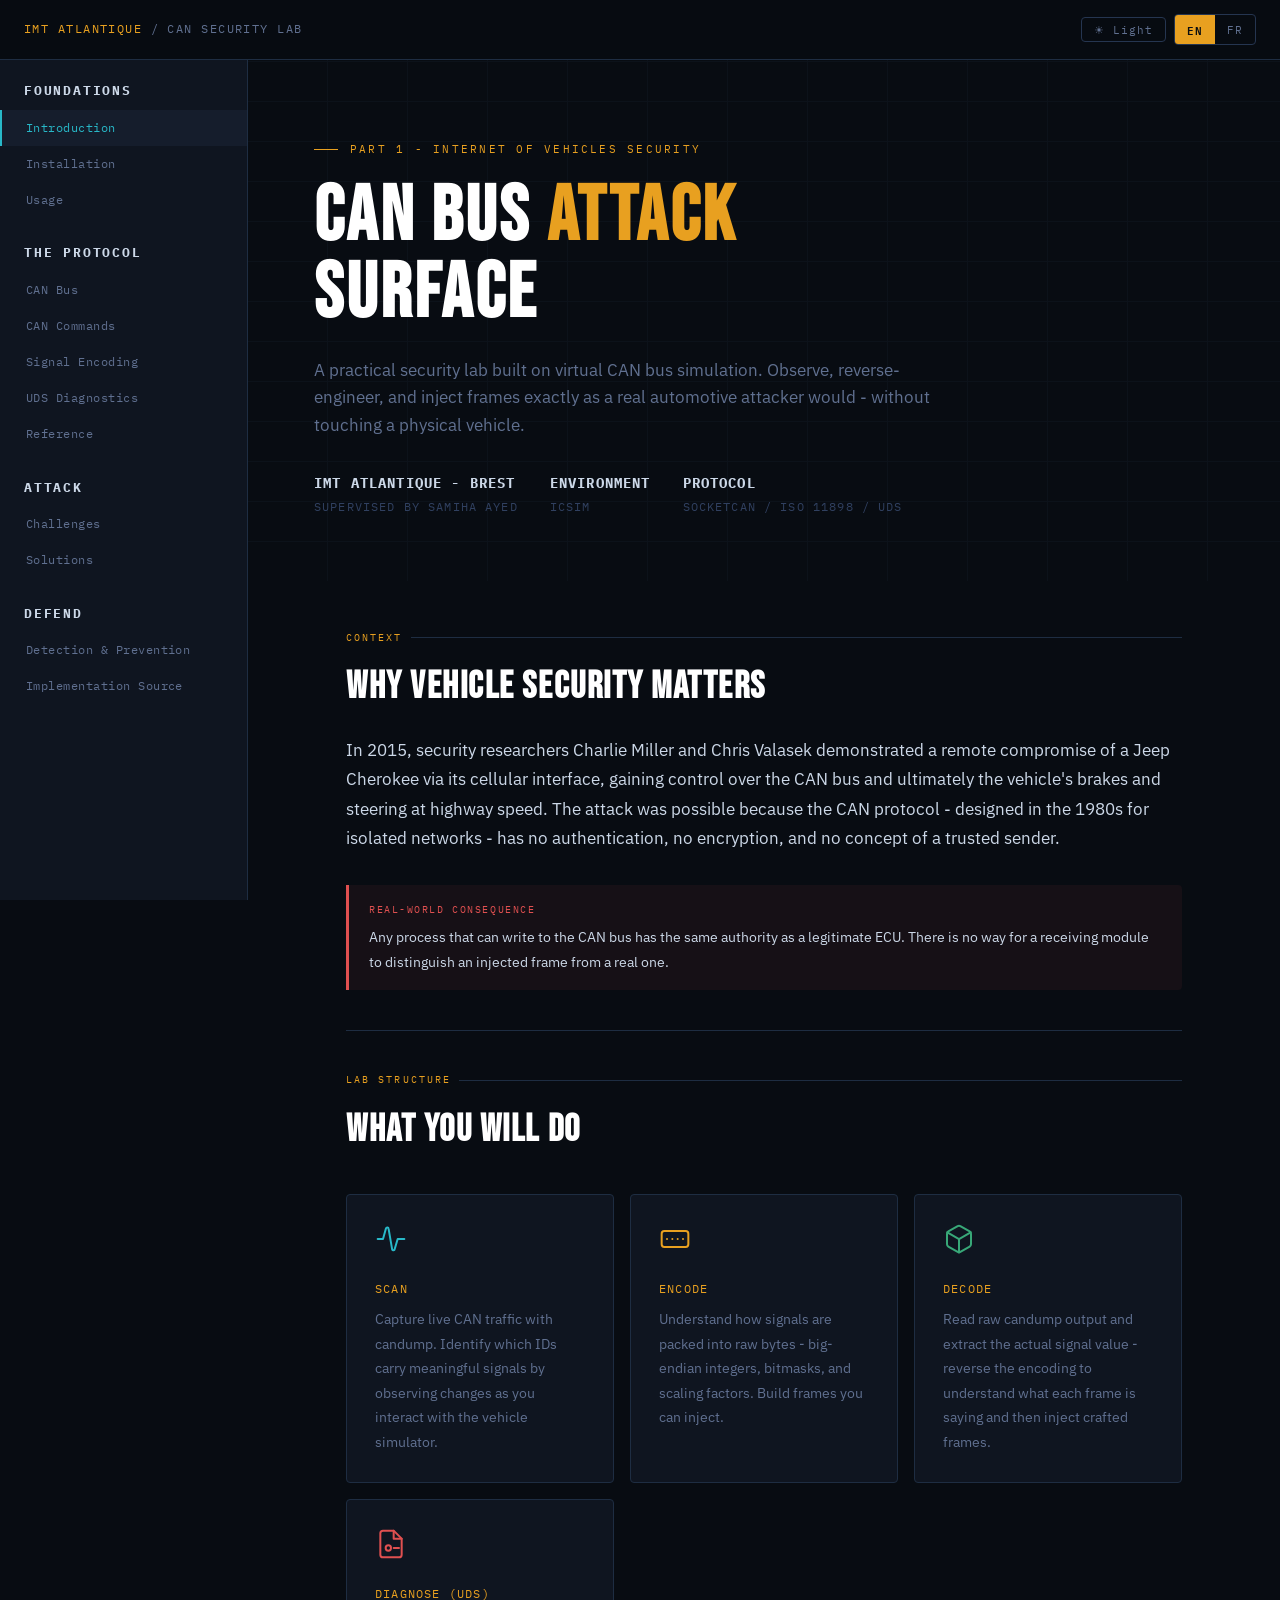
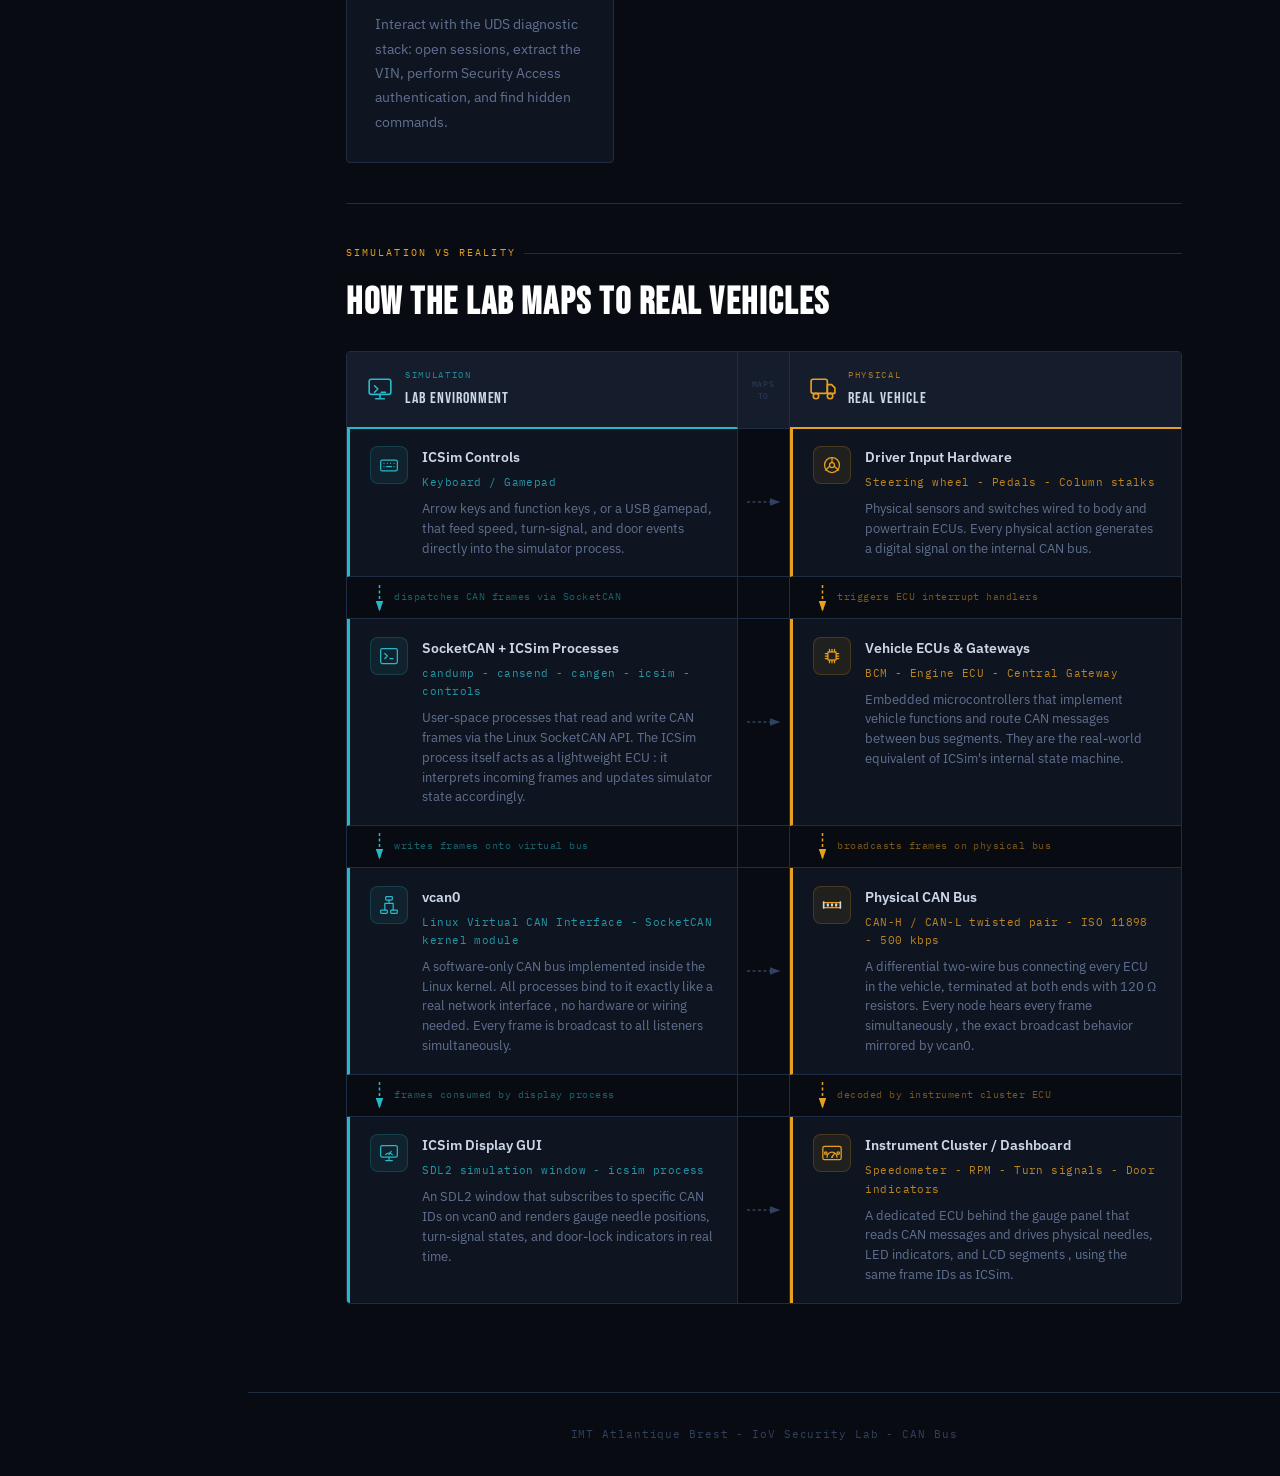
==== web/index.html @ dadabd83 "Update lab setup docs: R2 download links, macOS VM-only path - Intro: environment reads "ICSim" inst" ====
<!DOCTYPE html>
<!-- SPDX-License-Identifier: GPL-3.0-or-later
     Copyright (c) 2026 Xpert <ahmad.pc.saad@gmail.com> - IMT Atlantique, IoV Security Lab -->
<html lang="en" data-lang="en">

<head>
  <meta charset="UTF-8">
  <meta name="viewport" content="width=device-width, initial-scale=1.0">
  <title>CAN Bus Security Lab - IMT Atlantique</title>
  <link rel="preconnect" href="https://fonts.googleapis.com">
  <link
    href="https://fonts.googleapis.com/css2?family=IBM+Plex+Mono:wght@300;400;600&family=IBM+Plex+Sans:wght@300;400;500;600&family=Bebas+Neue&display=swap"
    rel="stylesheet">
  <link rel="stylesheet" href="styles.css">
  <style>
    /* -- UDS SERVICE GRID --------------------------------------------- */
    .uds-service-grid {
      display: grid;
      grid-template-columns: repeat(auto-fit, minmax(320px, 1fr));
      gap: 1px;
      background: var(--border);
      border: 1px solid var(--border);
      margin: 1.5rem 0;
    }

    .uds-service-card {
      background: var(--surface);
      padding: 1.25rem 1.5rem;
      transition: background 0.2s;
    }

    .uds-service-card:hover {
      background: var(--surface2);
    }

    .uds-sid-badge {
      font-family: var(--mono);
      font-size: 0.8rem;
      font-weight: 600;
      color: var(--amber);
      background: rgba(232, 160, 32, 0.08);
      border: 1px solid rgba(232, 160, 32, 0.25);
      border-radius: 3px;
      padding: 0.1rem 0.5rem;
      display: inline-block;
      margin-bottom: 0.5rem;
    }

    .uds-service-name {
      font-size: 0.88rem;
      font-weight: 600;
      color: var(--text);
      margin-bottom: 0.35rem;
    }

    .uds-service-desc {
      font-size: 0.82rem;
      color: var(--text-dim);
      margin-bottom: 0.6rem;
    }

    .uds-service-example {
      font-family: var(--mono);
      font-size: 0.72rem;
      color: var(--cyan);
      background: var(--code-bg);
      padding: 0.4rem 0.6rem;
      border-radius: 3px;
      margin-bottom: 0.6rem;
    }

    .uds-doc-link {
      font-family: var(--mono);
      font-size: 0.65rem;
      letter-spacing: 0.07em;
      color: var(--text-faint);
      text-transform: uppercase;
      border: 1px solid var(--border2);
      border-radius: 3px;
      padding: 0.2rem 0.5rem;
      display: inline-block;
      transition: color 0.2s, border-color 0.2s;
    }

    .uds-doc-link:hover {
      color: var(--cyan);
      border-color: var(--cyan);
      text-decoration: none;
    }

    /* -- NRC TABLE ---------------------------------------------------- */
    .nrc-code {
      font-family: var(--mono);
      font-weight: 600;
      color: var(--red);
    }

    /* -- ISO-TP FRAME VISUAL ------------------------------------------ */
    .istp-row {
      display: flex;
      gap: 2px;
      margin: 0.5rem 0;
      font-family: var(--mono);
    }

    .istp-cell {
      padding: 0.35rem 0.5rem;
      background: var(--surface);
      border: 1px solid var(--border);
      font-size: 0.72rem;
      text-align: center;
      min-width: 50px;
    }

    .istp-cell.istp-pci {
      border-color: var(--amber);
      color: var(--amber);
      background: rgba(232, 160, 32, 0.07);
    }

    .istp-cell.istp-len {
      border-color: var(--green);
      color: var(--green);
      background: rgba(56, 168, 120, 0.06);
    }

    .istp-cell.istp-sid {
      border-color: var(--cyan);
      color: var(--cyan);
      background: rgba(40, 184, 200, 0.06);
    }

    .istp-cell.istp-data {
      color: var(--text-dim);
    }

    .istp-label {
      font-family: var(--mono);
      font-size: 0.62rem;
      color: var(--amber);
      text-transform: uppercase;
      letter-spacing: 0.12em;
      margin-right: 0.75rem;
      min-width: 100px;
      display: flex;
      align-items: center;
    }

    /* -- CHALLENGE SECTIONS (replaces todo cards) --------------------- */
    .challenge-list {
      display: flex;
      flex-direction: column;
      gap: 0;
    }

    .challenge-section {
      border: 1px solid var(--border);
      border-radius: var(--radius);
      margin-bottom: 2.5rem;
      overflow: hidden;
      position: relative;
    }

    .challenge-section::before {
      content: '';
      position: absolute;
      top: 0;
      left: 0;
      width: 4px;
      height: 100%;
    }

    .challenge-section.easy::before {
      background: var(--green);
    }

    .challenge-section.medium::before {
      background: var(--amber);
    }

    .challenge-section.hard::before {
      background: var(--red);
    }

    .challenge-header {
      background: var(--surface2);
      border-bottom: 1px solid var(--border);
      padding: 1.5rem 2rem 1.5rem 2.5rem;
      display: flex;
      align-items: center;
      gap: 1.5rem;
    }

    .challenge-num {
      font-family: var(--display);
      font-size: 3.5rem;
      color: var(--border2);
      line-height: 1;
      min-width: 4rem;
    }

    .challenge-meta {
      flex: 1;
    }

    .challenge-category {
      font-family: var(--mono);
      font-size: 0.65rem;
      letter-spacing: 0.14em;
      text-transform: uppercase;
      margin-bottom: 0.3rem;
    }

    .challenge-section.easy .challenge-category {
      color: var(--green);
    }

    .challenge-section.medium .challenge-category {
      color: var(--amber);
    }

    .challenge-section.hard .challenge-category {
      color: var(--red);
    }

    .challenge-title {
      font-size: 1.2rem;
      font-weight: 600;
      color: var(--text);
    }

    .challenge-body {
      padding: 2rem 2rem 2rem 2.5rem;
    }

    .challenge-body p {
      font-size: 0.9rem;
      color: var(--text-dim);
      line-height: 1.7;
      margin-bottom: 1rem;
    }

    .challenge-hint {
      background: var(--surface2);
      border: 1px solid var(--border);
      border-left: 3px solid var(--cyan);
      border-radius: 3px;
      padding: 0.75rem 1rem;
      font-family: var(--mono);
      font-size: 0.78rem;
      color: var(--text-dim);
      margin: 1.25rem 0;
    }

    .challenge-hint strong {
      color: var(--cyan);
      display: block;
      margin-bottom: 0.3rem;
      font-size: 0.65rem;
      letter-spacing: 0.1em;
      text-transform: uppercase;
    }

    .challenge-footer {
      display: flex;
      align-items: center;
      justify-content: flex-end;
      padding: 1rem 2rem 1.5rem 2.5rem;
      border-top: 1px solid var(--border);
      background: var(--surface);
    }

    /* frame anatomy labels */
    .frame-anatomy {
      margin: 1.25rem 0;
    }

    .frame-anatomy-label {
      font-family: var(--mono);
      font-size: 0.65rem;
      color: var(--text-faint);
      text-transform: uppercase;
      letter-spacing: 0.1em;
      margin-bottom: 0.5rem;
    }

    .istp-cell.istp-unknown {
      border-color: var(--red);
      color: var(--red);
      background: rgba(224, 80, 80, 0.07);
    }

    .istp-cell.istp-act {
      border-color: var(--green);
      color: var(--green);
      background: rgba(56, 168, 120, 0.07);
    }

    .istp-legend {
      display: flex;
      flex-wrap: wrap;
      gap: 0.75rem;
      margin-top: 0.75rem;
    }

    .istp-legend-item {
      display: flex;
      align-items: center;
      gap: 0.4rem;
      font-family: var(--mono);
      font-size: 0.7rem;
      color: var(--text-dim);
    }

    .istp-legend-dot {
      width: 8px;
      height: 8px;
      border-radius: 1px;
      flex-shrink: 0;
    }

    /* -- SOLUTION BLOCKS ----------------------------------------------- */
    .solution-block {
      background: var(--surface);
      border: 1px solid var(--border);
      border-radius: var(--radius);
      margin: 1.5rem 0;
      overflow: hidden;
    }

    .sol-header {
      background: var(--surface2);
      border-bottom: 1px solid var(--border);
      padding: 1rem 1.5rem;
      display: flex;
      align-items: center;
      gap: 1rem;
    }

    .sol-num {
      font-family: var(--display);
      font-size: 1.6rem;
      color: var(--border2);
      line-height: 1;
      min-width: 2rem;
    }

    .sol-title {
      font-size: 0.9rem;
      font-weight: 600;
      color: var(--text);
    }

    .sol-diff {
      margin-left: auto;
      font-family: var(--mono);
      font-size: 0.62rem;
      letter-spacing: 0.1em;
      text-transform: uppercase;
      padding: 0.2rem 0.6rem;
      border-radius: 2px;
    }

    .sol-diff.easy {
      color: var(--green);
      border: 1px solid rgba(56, 168, 120, 0.3);
    }

    .sol-diff.medium {
      color: var(--amber);
      border: 1px solid rgba(232, 160, 32, 0.3);
    }

    .sol-diff.hard {
      color: var(--red);
      border: 1px solid rgba(224, 80, 80, 0.3);
    }

    .sol-body {
      padding: 1.25rem 1.5rem;
    }

    .sol-body p {
      font-size: 0.9rem;
      color: var(--text-dim);
      margin-bottom: 0.75rem;
    }
  </style>
</head>

<body>

  <!-- ═══════════════════════════════════════════════════════ TOP BAR -->
  <nav>
    <button class="nav-hamburger" aria-label="Menu" onclick="toggleSidebar()">
      <span></span><span></span><span></span>
    </button>
    <div class="nav-brand">IMT Atlantique <span>/ CAN Security Lab</span></div>
    <div class="nav-controls">
      <button class="theme-btn" id="theme-toggle" onclick="toggleTheme()">&#9728; Light</button>
      <div class="lang-toggle">
        <button class="lang-btn active" onclick="setLang('en')">EN</button>
        <button class="lang-btn" onclick="setLang('fr')">FR</button>
      </div>
    </div>
  </nav>

  <!-- ═══════════════════════════════════════════════════════ SIDEBAR MENU -->
  <div class="sidebar-backdrop" id="sidebar-backdrop" onclick="toggleSidebar()"></div>
  <aside class="sidebar" id="sidebar">
    <div class="sidebar-nav">
      <div class="sidebar-group">
        <div class="sidebar-group-label"><span class="en">Foundations</span><span class="fr">Fondations</span></div>
        <a href="#" onclick="return showPage('intro')" class="active" id="nav-intro"><span class="en">Introduction</span><span class="fr">Introduction</span></a>
        <a href="#" onclick="return showPage('setup')" id="nav-setup"><span class="en">Installation</span><span class="fr">Installation</span></a>
        <a href="#" onclick="return showPage('usage')" id="nav-usage"><span class="en">Usage</span><span class="fr">Utilisation</span></a>
      </div>
      <div class="sidebar-group">
        <div class="sidebar-group-label"><span class="en">The Protocol</span><span class="fr">Le Protocole</span></div>
        <a href="#" onclick="return showPage('can')" id="nav-can"><span class="en">CAN Bus</span><span class="fr">Bus CAN</span></a>
        <a href="#" onclick="return showPage('cancmds')" id="nav-cancmds"><span class="en">CAN Commands</span><span class="fr">Commandes CAN</span></a>
        <a href="#" onclick="return showPage('encoding')" id="nav-encoding"><span class="en">Signal Encoding</span><span class="fr">Encodage</span></a>
        <a href="#" onclick="return showPage('uds')" id="nav-uds"><span class="en">UDS Diagnostics</span><span class="fr">Diagnostic UDS</span></a>
        <a href="#" onclick="return showPage('reference')" id="nav-reference"><span class="en">Reference</span><span class="fr">Référence</span></a>
      </div>
      <div class="sidebar-group">
        <div class="sidebar-group-label"><span class="en">Attack</span><span class="fr">Attaque</span></div>
        <a href="#" onclick="return showPage('todo')" id="nav-todo"><span class="en">Challenges</span><span class="fr">Défis</span></a>
        <a href="#" onclick="return showPage('solutions')" id="nav-solutions"><span class="en">Solutions</span><span class="fr">Solutions</span></a>
      </div>
      <div class="sidebar-group">
        <div class="sidebar-group-label"><span class="en">Defend</span><span class="fr">Défense</span></div>
        <a href="#" onclick="return showPage('ids')" id="nav-ids"><span class="en">Detection &amp; Prevention</span><span class="fr">Détection &amp; Prévention</span></a>
        <a href="#" onclick="return showPage('impl-source')" id="nav-impl-source"><span class="en">Implementation Source</span><span class="fr">Code Source</span></a>
      </div>
    </div>
  </aside>

  <!-- ═══════════════════════════════════════════ PAGE: INTRODUCTION -->
  <div class="page active" id="page-intro">
    <div class="hero">
      <div class="hero-inner">
        <div class="hero-tag">
          <span class="en">Part 1 - Internet of Vehicles Security</span>
          <span class="fr">Partie 1 - Sécurité de l'Internet des Véhicules</span>
        </div>
        <h1>
          <span class="en">CAN BUS <span class="accent">ATTACK</span><br>SURFACE</span>
          <span class="fr">SURFACE D'ATTAQUE<br>BUS <span class="accent">CAN</span></span>
        </h1>
        <p class="hero-sub">
          <span class="en">A practical security lab built on virtual CAN bus simulation. Observe, reverse-engineer, and
            inject frames exactly as a real automotive attacker would - without touching a physical vehicle.</span>
          <span class="fr">Un laboratoire de sécurité pratique basé sur la simulation de bus CAN virtuel. Observez,
            rétro-concevez et injectez des trames comme le ferait un véritable attaquant automobile - sans toucher un
            véhicule physique.</span>
        </p>
        <div class="hero-meta">
          <div class="hero-meta-item">
            <strong>IMT Atlantique - Brest</strong>
            <span class="en">Supervised by Samiha Ayed</span>
            <span class="fr">Encadré par Samiha Ayed</span>
          </div>
          <div class="hero-meta-item">
            <strong><span class="en">Environment</span><span class="fr">Environnement</span></strong>
            <span>ICSim</span>
          </div>
          <div class="hero-meta-item">
            <strong><span class="en">Protocol</span><span class="fr">Protocole</span></strong>
            <span>SocketCAN / ISO 11898 / UDS</span>
          </div>
        </div>
      </div>
    </div>

    <div class="content">
      <div class="section-label"><span class="en">Context</span><span class="fr">Contexte</span></div>
      <h2><span class="en">Why Vehicle Security Matters</span><span class="fr">Pourquoi la Sécurité Automobile</span>
      </h2>
      <p class="lead">
        <span class="en">In 2015, security researchers Charlie Miller and Chris Valasek demonstrated a remote compromise
          of a Jeep Cherokee via its cellular interface, gaining control over the CAN bus and ultimately the vehicle's
          brakes and steering at highway speed. The attack was possible because the CAN protocol - designed in the 1980s
          for isolated networks - has no authentication, no encryption, and no concept of a trusted sender.</span>
        <span class="fr">En 2015, les chercheurs en sécurité Charlie Miller et Chris Valasek ont démontré une
          compromission à distance d'une Jeep Cherokee via son interface cellulaire, prenant le contrôle du bus CAN et
          finalement des freins et de la direction du véhicule à grande vitesse. L'attaque était possible parce que le
          protocole CAN - conçu dans les années 1980 pour des réseaux isolés - n'a ni authentification, ni chiffrement,
          ni notion d'émetteur de confiance.</span>
      </p>
      <div class="info-block red">
        <div class="info-block-label"><span class="en">Real-world consequence</span><span class="fr">Conséquence
            réelle</span></div>
        <p><span class="en">Any process that can write to the CAN bus has the same authority as a legitimate ECU. There
            is no way for a receiving module to distinguish an injected frame from a real one.</span>
          <span class="fr">Tout processus capable d'écrire sur le bus CAN a la même autorité qu'un véritable calculateur
            (ECU). Il est impossible pour un module récepteur de distinguer une trame injectée d'une trame
            réelle.</span>
        </p>
      </div>

      <hr class="divider">
      <div class="section-label"><span class="en">Lab Structure</span><span class="fr">Structure du Lab</span></div>
      <h2><span class="en">What You Will Do</span><span class="fr">Ce que Vous Allez Faire</span></h2>
      <div class="cards"
        style="grid-template-columns: repeat(auto-fit, minmax(200px, 1fr)); gap: 1rem; background: transparent; border: none; padding: 0; margin-top: 2rem;">
        <div class="card" style="border: 1px solid var(--border); border-radius: var(--radius);">
          <div class="card-icon" style="color:var(--cyan); margin-bottom:1rem;"><svg width="32" height="32"
              viewBox="0 0 24 24" fill="none" stroke="currentColor" stroke-width="1.5" stroke-linecap="round"
              stroke-linejoin="round">
              <path d="M2 12h4l2.251-8a1 1 0 0 1 1.93.22l2.67 15.56a1 1 0 0 0 1.93-.22L17 12h5"></path>
            </svg></div>
          <div class="card-title"><span class="en">Scan</span><span class="fr">Scanner</span></div>
          <p><span class="en">Capture live CAN traffic with candump. Identify which IDs carry meaningful signals by
              observing changes as you interact with the vehicle simulator.</span>
            <span class="fr">Capturer du trafic CAN en direct avec candump. Identifier quels IDs portent des signaux
              significatifs en observant les changements.</span>
          </p>
        </div>
        <div class="card" style="border: 1px solid var(--border); border-radius: var(--radius);">
          <div class="card-icon" style="color:var(--amber); margin-bottom:1rem;"><svg width="32" height="32"
              viewBox="0 0 24 24" fill="none" stroke="currentColor" stroke-width="1.5" stroke-linecap="round"
              stroke-linejoin="round">
              <rect x="2" y="6" width="20" height="12" rx="2"></rect>
              <path d="M6 12h.01M10 12h.01M14 12h.01M18 12h.01"></path>
            </svg></div>
          <div class="card-title"><span class="en">Encode</span><span class="fr">Encoder</span></div>
          <p><span class="en">Understand how signals are packed into raw bytes - big-endian integers, bitmasks, and
              scaling factors. Build frames you can inject.</span>
            <span class="fr">Comprendre comment les signaux sont codés en octets bruts - entiers big-endian, masques de
              bits et facteurs d'échelle. Construire des trames injectables.</span>
          </p>
        </div>
        <div class="card" style="border: 1px solid var(--border); border-radius: var(--radius);">
          <div class="card-icon" style="color:var(--green); margin-bottom:1rem;"><svg width="32" height="32"
              viewBox="0 0 24 24" fill="none" stroke="currentColor" stroke-width="1.5" stroke-linecap="round"
              stroke-linejoin="round">
              <path
                d="M21 16V8a2 2 0 0 0-1-1.73l-7-4a2 2 0 0 0-2 0l-7 4A2 2 0 0 0 3 8v8a2 2 0 0 0 1 1.73l7 4a2 2 0 0 0 2 0l7-4A2 2 0 0 0 21 16z">
              </path>
              <polyline points="3.27 6.96 12 12.01 20.73 6.96"></polyline>
              <line x1="12" y1="22.08" x2="12" y2="12"></line>
            </svg></div>
          <div class="card-title"><span class="en">Decode</span><span class="fr">Décoder</span></div>
          <p><span class="en">Read raw candump output and extract the actual signal value - reverse the encoding to
              understand what each frame is saying and then inject crafted frames.</span>
            <span class="fr">Lire la sortie brute de candump et extraire la vraie valeur du signal - inverser l'encodage
              pour comprendre ce que dit chaque trame, puis injecter des trames.</span>
          </p>
        </div>
        <div class="card" style="border: 1px solid var(--border); border-radius: var(--radius);">
          <div class="card-icon" style="color:var(--red); margin-bottom:1rem;"><svg width="32" height="32"
              viewBox="0 0 24 24" fill="none" stroke="currentColor" stroke-width="1.5" stroke-linecap="round"
              stroke-linejoin="round">
              <path d="M14 2H6a2 2 0 0 0-2 2v16a2 2 0 0 0 2 2h12a2 2 0 0 0 2-2V8z"></path>
              <polyline points="14 2 14 8 20 8"></polyline>
              <path d="M10 13a2 2 0 1 0 0 4 2 2 0 0 0 0-4z"></path>
              <path d="M14 15h4"></path>
            </svg></div>
          <div class="card-title"><span class="en">Diagnose (UDS)</span><span class="fr">Diagnostiquer (UDS)</span>
          </div>
          <p><span class="en">Interact with the UDS diagnostic stack: open sessions, extract the VIN, perform Security
              Access authentication, and find hidden commands.</span>
            <span class="fr">Interagir avec la pile de diagnostic UDS : ouvrir des sessions, extraire le VIN, effectuer
              l'authentification Security Access et trouver des commandes cachées.</span>
          </p>
        </div>
      </div>

      <hr class="divider">
      <div class="section-label"><span class="en">Simulation vs Reality</span><span class="fr">Simulation vs
          Réalité</span></div>
      <h2><span class="en">How the Lab Maps to Real Vehicles</span><span class="fr">Comment le Lab Correspond aux
          Véhicules Réels</span></h2>
      <style>
        .imap-outer {
          margin: 0 0 0.5rem;
        }

        .imap-grid {
          display: grid;
          grid-template-columns: 1fr 52px 1fr;
          border: 1px solid var(--border);
          border-radius: var(--radius);
          overflow: hidden;
        }

        .imap-hdr {
          display: flex;
          align-items: center;
          gap: 0.75rem;
          padding: 0.9rem 1.25rem;
          background: var(--surface2);
        }

        .imap-sim-hdr {
          border-right: 1px solid var(--border);
          border-bottom: 2px solid var(--cyan);
        }

        .imap-real-hdr {
          border-bottom: 2px solid var(--amber);
        }

        .imap-mid-hdr {
          display: flex;
          align-items: center;
          justify-content: center;
          background: var(--surface2);
          border-right: 1px solid var(--border);
          border-bottom: 1px solid var(--border);
        }

        .imap-hdr>svg {
          width: 26px;
          height: 26px;
          flex-shrink: 0;
        }

        .imap-sim-hdr>svg {
          color: var(--cyan);
        }

        .imap-real-hdr>svg {
          color: var(--amber);
        }

        .imap-hdr-badge {
          display: block;
          font-family: var(--mono);
          font-size: 0.58rem;
          letter-spacing: 0.18em;
          text-transform: uppercase;
          margin-bottom: 0.15rem;
        }

        .imap-sim-hdr .imap-hdr-badge {
          color: var(--cyan);
          opacity: .7;
        }

        .imap-real-hdr .imap-hdr-badge {
          color: var(--amber);
          opacity: .7;
        }

        .imap-hdr-name {
          display: block;
          font-family: var(--display);
          font-size: 1rem;
          letter-spacing: 0.06em;
          color: var(--text);
        }

        .imap-mid-label {
          font-family: var(--mono);
          font-size: 0.52rem;
          letter-spacing: 0.12em;
          text-transform: uppercase;
          color: var(--text-faint);
          text-align: center;
          line-height: 1.5;
        }

        .imap-card {
          display: flex;
          align-items: flex-start;
          gap: 0.9rem;
          padding: 1.1rem 1.25rem;
          background: var(--surface);
          border-bottom: 1px solid var(--border);
          transition: background .15s;
        }

        .imap-card:hover {
          background: var(--surface2);
        }

        .imap-sim {
          border-right: 1px solid var(--border);
          border-left: 3px solid var(--cyan);
        }

        .imap-real {
          border-left: 3px solid var(--amber);
        }

        .imap-card-icon {
          width: 38px;
          height: 38px;
          border-radius: 8px;
          flex-shrink: 0;
          display: flex;
          align-items: center;
          justify-content: center;
        }

        .imap-card-icon svg {
          width: 20px;
          height: 20px;
        }

        .imap-sim .imap-card-icon {
          background: rgba(40, 184, 200, .08);
          border: 1px solid rgba(40, 184, 200, .2);
          color: var(--cyan);
        }

        .imap-real .imap-card-icon {
          background: rgba(232, 160, 32, .08);
          border: 1px solid rgba(232, 160, 32, .2);
          color: var(--amber);
        }

        .imap-card-name {
          font-size: .88rem;
          font-weight: 600;
          color: var(--text);
          margin-bottom: .2rem;
          display: block;
        }

        .imap-card-tech {
          display: block;
          font-family: var(--mono);
          font-size: .68rem;
          letter-spacing: .04em;
          margin-bottom: .45rem;
        }

        .imap-sim .imap-card-tech {
          color: rgba(40, 184, 200, .8);
        }

        .imap-real .imap-card-tech {
          color: rgba(232, 160, 32, .8);
        }

        .imap-card-detail {
          font-size: .8rem;
          color: var(--text-dim);
          line-height: 1.55;
          display: block;
        }

        .imap-bridge {
          display: flex;
          align-items: center;
          justify-content: center;
          background: var(--bg);
          border-right: 1px solid var(--border);
          border-bottom: 1px solid var(--border);
          padding: 0.5rem 0;
        }

        .imap-bridge svg {
          width: 40px;
          height: 16px;
        }

        .imap-flow {
          display: flex;
          align-items: center;
          gap: 0.55rem;
          padding: 0.35rem 1.25rem 0.35rem 1.6rem;
          background: var(--bg);
          border-bottom: 1px solid var(--border);
        }

        .imap-flow-sim {
          border-right: 1px solid var(--border);
        }

        .imap-flow-mid {
          background: var(--bg);
          border-right: 1px solid var(--border);
          border-bottom: 1px solid var(--border);
        }

        .imap-flow-svg {
          width: 13px;
          height: 30px;
          flex-shrink: 0;
        }

        .imap-flow-label {
          font-family: var(--mono);
          font-size: .6rem;
          letter-spacing: .05em;
          white-space: nowrap;
          display: block;
        }

        .imap-flow-sim .imap-flow-label {
          color: rgba(40, 184, 200, .5);
        }

        .imap-flow-real .imap-flow-label {
          color: rgba(232, 160, 32, .5);
        }

        .imap-grid>.imap-card:nth-last-of-type(1),
        .imap-grid>.imap-card:nth-last-of-type(2),
        .imap-grid>.imap-bridge:last-of-type {
          border-bottom: none;
        }

        @media (max-width: 680px) {
          .imap-grid {
            grid-template-columns: 1fr;
          }

          .imap-sim-hdr,
          .imap-mid-hdr {
            border-right: none;
          }

          .imap-mid-hdr {
            display: none;
          }

          .imap-sim {
            border-right: none;
          }

          .imap-bridge {
            border-right: none;
            flex-direction: row;
            justify-content: center;
            padding: .3rem 1rem;
          }

          .imap-bridge svg {
            transform: rotate(90deg);
          }

          .imap-flow-mid {
            display: none;
          }

          .imap-flow-sim {
            border-right: none;
          }

          .imap-flow-real {
            display: none;
          }

          .imap-flow-label {
            white-space: normal;
          }
        }
      </style>

      <svg style="position:absolute;width:0;height:0;overflow:hidden" aria-hidden="true">
        <defs>
          <marker id="imap-ah-faint" markerWidth="7" markerHeight="5" refX="6" refY="2.5" orient="auto">
            <path d="M0,0 L7,2.5 L0,5 Z" fill="#304060" />
          </marker>
          <marker id="imap-ah-cyan" markerWidth="7" markerHeight="5" refX="6" refY="2.5" orient="auto">
            <path d="M0,0 L7,2.5 L0,5 Z" fill="#28b8c8" />
          </marker>
          <marker id="imap-ah-amber" markerWidth="7" markerHeight="5" refX="6" refY="2.5" orient="auto">
            <path d="M0,0 L7,2.5 L0,5 Z" fill="#e8a020" />
          </marker>
        </defs>
      </svg>

      <div class="imap-outer">
        <div class="imap-grid">
          <div class="imap-hdr imap-sim-hdr">
            <svg viewBox="0 0 24 24" fill="none" stroke="currentColor" stroke-width="1.5" stroke-linecap="round"
              stroke-linejoin="round">
              <rect x="2" y="3" width="20" height="14" rx="2" />
              <path d="M8 21h8M12 17v4" />
              <path d="M7 9l3 3-3 3M13 15h4" />
            </svg>
            <div>
              <span class="imap-hdr-badge en">simulation</span><span class="imap-hdr-badge fr">simulation</span>
              <span class="imap-hdr-name en">Lab Environment</span><span class="imap-hdr-name fr">Environnement
                Lab</span>
            </div>
          </div>
          <div class="imap-mid-hdr imap-hdr"><span class="imap-mid-label">maps<br>to</span></div>
          <div class="imap-hdr imap-real-hdr">
            <svg viewBox="0 0 24 24" fill="none" stroke="currentColor" stroke-width="1.5" stroke-linecap="round"
              stroke-linejoin="round">
              <rect x="1" y="3" width="15" height="13" rx="2" />
              <path d="M16 8h4l3 3v5h-7V8z" />
              <circle cx="5.5" cy="18.5" r="2.5" />
              <circle cx="18.5" cy="18.5" r="2.5" />
            </svg>
            <div>
              <span class="imap-hdr-badge en">physical</span><span class="imap-hdr-badge fr">physique</span>
              <span class="imap-hdr-name en">Real Vehicle</span><span class="imap-hdr-name fr">Véhicule Réel</span>
            </div>
          </div>
          <div class="imap-card imap-sim">
            <div class="imap-card-icon"><svg viewBox="0 0 24 24" fill="none" stroke="currentColor" stroke-width="1.5"
                stroke-linecap="round" stroke-linejoin="round">
                <rect x="2" y="6" width="20" height="13" rx="2" />
                <path d="M6 10h.01M10 10h.01M14 10h.01M18 10h.01M6 14h.01M18 14h.01M9 14h6" />
              </svg></div>
            <div>
              <span class="imap-card-name en">ICSim Controls</span><span class="imap-card-name fr">Contrôles
                ICSim</span>
              <span class="imap-card-tech">Keyboard / Gamepad</span>
              <span class="imap-card-detail en">Arrow keys and function keys , or a USB gamepad, that feed speed,
                turn-signal, and door events directly into the simulator process.</span>
              <span class="imap-card-detail fr">Touches directionnelles et de fonction , ou manette USB, qui injectent
                les événements de vitesse, clignotants et portes dans le processus simulateur.</span>
            </div>
          </div>
          <div class="imap-bridge"><svg viewBox="0 0 40 16" fill="none">
              <line x1="3" y1="8" x2="35" y2="8" stroke="#304060" stroke-width="1.5" stroke-dasharray="3,2.5"
                marker-end="url(#imap-ah-faint)" />
            </svg></div>
          <div class="imap-card imap-real">
            <div class="imap-card-icon"><svg viewBox="0 0 24 24" fill="none" stroke="currentColor" stroke-width="1.5"
                stroke-linecap="round" stroke-linejoin="round">
                <circle cx="12" cy="12" r="9" />
                <circle cx="12" cy="12" r="3" />
                <line x1="12" y1="9" x2="12" y2="3" />
                <line x1="9.4" y1="13.5" x2="4.2" y2="18" />
                <line x1="14.6" y1="13.5" x2="19.8" y2="18" />
              </svg></div>
            <div>
              <span class="imap-card-name en">Driver Input Hardware</span><span class="imap-card-name fr">Équipements de
                Conduite</span>
              <span class="imap-card-tech">Steering wheel - Pedals - Column stalks</span>
              <span class="imap-card-detail en">Physical sensors and switches wired to body and powertrain ECUs. Every
                physical action generates a digital signal on the internal CAN bus.</span>
              <span class="imap-card-detail fr">Capteurs et interrupteurs physiques reliés aux ECUs carrosserie et
                groupe motopropulseur. Chaque action génère un signal numérique sur le bus CAN interne.</span>
            </div>
          </div>
          <div class="imap-flow imap-flow-sim">
            <svg class="imap-flow-svg" viewBox="0 0 13 30" fill="none">
              <line x1="6.5" y1="2" x2="6.5" y2="27" stroke="#28b8c8" stroke-width="1.5" stroke-dasharray="3,2.5"
                marker-end="url(#imap-ah-cyan)" />
            </svg>
            <span class="imap-flow-label en">dispatches CAN frames via SocketCAN</span><span
              class="imap-flow-label fr">envoie des trames CAN via SocketCAN</span>
          </div>
          <div class="imap-flow-mid"></div>
          <div class="imap-flow imap-flow-real">
            <svg class="imap-flow-svg" viewBox="0 0 13 30" fill="none">
              <line x1="6.5" y1="2" x2="6.5" y2="27" stroke="#e8a020" stroke-width="1.5" stroke-dasharray="3,2.5"
                marker-end="url(#imap-ah-amber)" />
            </svg>
            <span class="imap-flow-label en">triggers ECU interrupt handlers</span><span
              class="imap-flow-label fr">déclenche les gestionnaires d'interruption ECU</span>
          </div>
          <div class="imap-card imap-sim">
            <div class="imap-card-icon"><svg viewBox="0 0 24 24" fill="none" stroke="currentColor" stroke-width="1.5"
                stroke-linecap="round" stroke-linejoin="round">
                <rect x="2" y="3" width="20" height="18" rx="2" />
                <path d="M7 9l3 3-3 3M13 15h4" />
              </svg></div>
            <div>
              <span class="imap-card-name en">SocketCAN + ICSim Processes</span><span
                class="imap-card-name fr">SocketCAN + Processus ICSim</span>
              <span class="imap-card-tech">candump - cansend - cangen - icsim - controls</span>
              <span class="imap-card-detail en">User-space processes that read and write CAN frames via the Linux
                SocketCAN API. The ICSim process itself acts as a lightweight ECU : it interprets incoming frames and
                updates simulator state accordingly.</span>
              <span class="imap-card-detail fr">Processus en espace utilisateur qui lisent/écrivent des trames CAN via
                l'API SocketCAN Linux. Le processus ICSim lui-même agit comme un ECU léger : il interprète les trames
                entrantes et met à jour l'état du simulateur.</span>
            </div>
          </div>
          <div class="imap-bridge"><svg viewBox="0 0 40 16" fill="none">
              <line x1="3" y1="8" x2="35" y2="8" stroke="#304060" stroke-width="1.5" stroke-dasharray="3,2.5"
                marker-end="url(#imap-ah-faint)" />
            </svg></div>
          <div class="imap-card imap-real">
            <div class="imap-card-icon"><svg viewBox="0 0 24 24" fill="none" stroke="currentColor" stroke-width="1.5"
                stroke-linecap="round" stroke-linejoin="round">
                <rect x="7" y="7" width="10" height="10" rx="1" />
                <path d="M9 4v3M12 4v3M15 4v3M9 17v3M12 17v3M15 17v3M4 9h3M4 12h3M4 15h3M17 9h3M17 12h3M17 15h3" />
              </svg></div>
            <div>
              <span class="imap-card-name en">Vehicle ECUs &amp; Gateways</span><span class="imap-card-name fr">ECUs
                &amp; Passerelles Véhicule</span>
              <span class="imap-card-tech">BCM - Engine ECU - Central Gateway</span>
              <span class="imap-card-detail en">Embedded microcontrollers that implement vehicle functions and route CAN
                messages between bus segments. They are the real-world equivalent of ICSim's internal state
                machine.</span>
              <span class="imap-card-detail fr">Microcontrôleurs embarqués qui implémentent les fonctions véhicule et
                acheminent les messages CAN entre segments. Équivalents réels de la machine d'état interne
                d'ICSim.</span>
            </div>
          </div>
          <div class="imap-flow imap-flow-sim">
            <svg class="imap-flow-svg" viewBox="0 0 13 30" fill="none">
              <line x1="6.5" y1="2" x2="6.5" y2="27" stroke="#28b8c8" stroke-width="1.5" stroke-dasharray="3,2.5"
                marker-end="url(#imap-ah-cyan)" />
            </svg>
            <span class="imap-flow-label en">writes frames onto virtual bus</span><span class="imap-flow-label fr">écrit
              des trames sur le bus virtuel</span>
          </div>
          <div class="imap-flow-mid"></div>
          <div class="imap-flow imap-flow-real">
            <svg class="imap-flow-svg" viewBox="0 0 13 30" fill="none">
              <line x1="6.5" y1="2" x2="6.5" y2="27" stroke="#e8a020" stroke-width="1.5" stroke-dasharray="3,2.5"
                marker-end="url(#imap-ah-amber)" />
            </svg>
            <span class="imap-flow-label en">broadcasts frames on physical bus</span><span
              class="imap-flow-label fr">diffuse les trames sur le bus physique</span>
          </div>
          <div class="imap-card imap-sim">
            <div class="imap-card-icon"><svg viewBox="0 0 24 24" fill="none" stroke="currentColor" stroke-width="1.5"
                stroke-linecap="round" stroke-linejoin="round">
                <rect x="8" y="2" width="8" height="4" rx="1" />
                <rect x="2" y="18" width="8" height="4" rx="1" />
                <rect x="14" y="18" width="8" height="4" rx="1" />
                <path d="M12 6v4M12 10H7v8M12 10h5v8" />
              </svg></div>
            <div>
              <span class="imap-card-name en">vcan0</span><span class="imap-card-name fr">vcan0</span>
              <span class="imap-card-tech">Linux Virtual CAN Interface - SocketCAN kernel module</span>
              <span class="imap-card-detail en">A software-only CAN bus implemented inside the Linux kernel. All
                processes bind to it exactly like a real network interface , no hardware or wiring needed. Every frame
                is broadcast to all listeners simultaneously.</span>
              <span class="imap-card-detail fr">Un bus CAN purement logiciel implémenté dans le noyau Linux. Tous les
                processus s'y connectent exactement comme à une vraie interface réseau , sans matériel ni câblage.
                Chaque trame est diffusée simultanément à tous les écouteurs.</span>
            </div>
          </div>
          <div class="imap-bridge"><svg viewBox="0 0 40 16" fill="none">
              <line x1="3" y1="8" x2="35" y2="8" stroke="#304060" stroke-width="1.5" stroke-dasharray="3,2.5"
                marker-end="url(#imap-ah-faint)" />
            </svg></div>
          <div class="imap-card imap-real">
            <div class="imap-card-icon"><svg viewBox="0 0 24 24" fill="none" stroke="currentColor" stroke-width="1.5"
                stroke-linecap="round">
                <line x1="2" y1="9" x2="22" y2="9" />
                <line x1="2" y1="15" x2="22" y2="15" />
                <line x1="7" y1="9" x2="7" y2="15" />
                <line x1="12" y1="9" x2="12" y2="15" />
                <line x1="17" y1="9" x2="17" y2="15" />
                <circle cx="7" cy="12" r="1.5" fill="#ccd8e8" stroke="none" />
                <circle cx="12" cy="12" r="1.5" fill="#ccd8e8" stroke="none" />
                <circle cx="17" cy="12" r="1.5" fill="#ccd8e8" stroke="none" />
                <rect x="1" y="7.5" width="2" height="9" rx="1" fill="#ccd8e8" stroke="none" />
                <rect x="21" y="7.5" width="2" height="9" rx="1" fill="#ccd8e8" stroke="none" />
              </svg></div>
            <div>
              <span class="imap-card-name en">Physical CAN Bus</span><span class="imap-card-name fr">Bus CAN
                Physique</span>
              <span class="imap-card-tech">CAN-H / CAN-L twisted pair - ISO 11898 - 500 kbps</span>
              <span class="imap-card-detail en">A differential two-wire bus connecting every ECU in the vehicle,
                terminated at both ends with 120 Ω resistors. Every node hears every frame simultaneously , the exact
                broadcast behavior mirrored by vcan0.</span>
              <span class="imap-card-detail fr">Un bus différentiel à deux fils reliant tous les ECUs du véhicule,
                terminé à chaque extrémité par des résistances 120 Ω. Chaque nœud entend chaque trame simultanément , le
                comportement de diffusion exactement reproduit par vcan0.</span>
            </div>
          </div>
          <div class="imap-flow imap-flow-sim">
            <svg class="imap-flow-svg" viewBox="0 0 13 30" fill="none">
              <line x1="6.5" y1="2" x2="6.5" y2="27" stroke="#28b8c8" stroke-width="1.5" stroke-dasharray="3,2.5"
                marker-end="url(#imap-ah-cyan)" />
            </svg>
            <span class="imap-flow-label en">frames consumed by display process</span><span
              class="imap-flow-label fr">trames lues par le processus d'affichage</span>
          </div>
          <div class="imap-flow-mid"></div>
          <div class="imap-flow imap-flow-real">
            <svg class="imap-flow-svg" viewBox="0 0 13 30" fill="none">
              <line x1="6.5" y1="2" x2="6.5" y2="27" stroke="#e8a020" stroke-width="1.5" stroke-dasharray="3,2.5"
                marker-end="url(#imap-ah-amber)" />
            </svg>
            <span class="imap-flow-label en">decoded by instrument cluster ECU</span><span
              class="imap-flow-label fr">décodées par l'ECU du tableau de bord</span>
          </div>
          <div class="imap-card imap-sim" style="border-bottom:none;">
            <div class="imap-card-icon"><svg viewBox="0 0 24 24" fill="none" stroke="currentColor" stroke-width="1.5"
                stroke-linecap="round" stroke-linejoin="round">
                <rect x="2" y="3" width="20" height="14" rx="2" />
                <path d="M8 21h8M12 17v4" />
                <path d="M8 14a5 5 0 0 1 8 0" />
                <line x1="12" y1="14" x2="14.5" y2="10" />
              </svg></div>
            <div>
              <span class="imap-card-name en">ICSim Display GUI</span><span class="imap-card-name fr">Interface
                Graphique ICSim</span>
              <span class="imap-card-tech">SDL2 simulation window - icsim process</span>
              <span class="imap-card-detail en">An SDL2 window that subscribes to specific CAN IDs on vcan0 and renders
                gauge needle positions, turn-signal states, and door-lock indicators in real time.</span>
              <span class="imap-card-detail fr">Une fenêtre SDL2 qui s'abonne à des CAN IDs spécifiques sur vcan0 et
                affiche en temps réel les positions des aiguilles, l'état des clignotants et les indicateurs de
                verrouillage des portes.</span>
            </div>
          </div>
          <div class="imap-bridge" style="border-bottom:none;"><svg viewBox="0 0 40 16" fill="none">
              <line x1="3" y1="8" x2="35" y2="8" stroke="#304060" stroke-width="1.5" stroke-dasharray="3,2.5"
                marker-end="url(#imap-ah-faint)" />
            </svg></div>
          <div class="imap-card imap-real" style="border-bottom:none;">
            <div class="imap-card-icon"><svg viewBox="0 0 24 24" fill="none" stroke="currentColor" stroke-width="1.5"
                stroke-linecap="round" stroke-linejoin="round">
                <rect x="1" y="4" width="22" height="16" rx="2" />
                <path d="M6 17a6 6 0 0 1 12 0" />
                <line x1="12" y1="17" x2="15" y2="12.5" />
                <circle cx="12" cy="17" r="1" fill="currentColor" stroke="none" />
                <circle cx="4.5" cy="12" r="1.5" />
                <circle cx="19.5" cy="12" r="1.5" />
              </svg></div>
            <div>
              <span class="imap-card-name en">Instrument Cluster / Dashboard</span><span
                class="imap-card-name fr">Tableau de Bord / Combiné d'Instruments</span>
              <span class="imap-card-tech">Speedometer - RPM - Turn signals - Door indicators</span>
              <span class="imap-card-detail en">A dedicated ECU behind the gauge panel that reads CAN messages and
                drives physical needles, LED indicators, and LCD segments , using the same frame IDs as ICSim.</span>
              <span class="imap-card-detail fr">Un ECU dédié derrière la platine de jauges qui lit les messages CAN et
                pilote les aiguilles physiques, LEDs et segments LCD , avec les mêmes IDs de trame qu'ICSim.</span>
            </div>
          </div>
        </div><!-- .imap-grid -->
      </div><!-- .imap-outer -->
    </div>
    <footer>
      <span class="en">IMT Atlantique Brest - IoV Security Lab - CAN Bus</span>
      <span class="fr">IMT Atlantique Brest - Lab Sécurité IoV - Bus CAN</span>
    </footer>
  </div>

  <!-- ═══════════════════════════════════════════════ PAGE: SETUP -->
  <div class="page" id="page-setup">
    <div class="hero">
      <div class="hero-inner">
        <div class="hero-tag"><span class="en">Getting Started</span><span class="fr">Démarrage</span></div>
        <h1><span class="en">LAB <span class="accent">SETUP</span></span><span class="fr">INSTALLATION <span
              class="accent">LAB</span></span></h1>
        <p class="hero-sub">
          <span class="en">The lab ships two ways: a ready-made <strong>Docker</strong> image with a browser desktop, or a
            ready-to-run <strong>virtual machine</strong> you import into VirtualBox, VMware or UTM - works offline, on
            macOS the virtual machine is the only path. Pick the one that matches you below. Once the lab is up, head to
            <a href="#" onclick="showPage('usage');return false;" style="color:inherit;text-decoration:underline;">Usage</a>.</span>
          <span class="fr">Le lab est proposé de deux façons : une image <strong>Docker</strong> prête à l'emploi avec un
            bureau dans le navigateur, ou une <strong>machine virtuelle</strong> prête à l'emploi à importer dans
            VirtualBox, VMware ou UTM - hors ligne, et sur macOS la machine virtuelle est la seule voie. Choisissez celle
            qui vous convient ci-dessous. Une fois le lab lancé, rendez-vous dans
            <a href="#" onclick="showPage('usage');return false;" style="color:inherit;text-decoration:underline;">Utilisation</a>.</span>
        </p>
      </div>
    </div>
    <div class="content">
      <div class="section-label"><span class="en">Installation</span><span class="fr">Installation</span></div>
      <h2><span class="en">Choose Your Setup</span><span class="fr">Choisissez Votre Installation</span></h2>
      <style>
        .method-cards {
          display: grid;
          grid-template-columns: repeat(auto-fit, minmax(280px, 1fr));
          gap: 1rem;
          margin: 1.5rem 0 2rem;
        }

        .method-card {
          background: var(--surface);
          border: 2px solid var(--border);
          border-radius: var(--radius);
          padding: 1.5rem;
          cursor: pointer;
          transition: all 0.2s;
          position: relative;
          display: flex;
          flex-direction: column;
        }

        .method-card:hover {
          border-color: var(--border2);
          transform: translateY(-2px);
          box-shadow: 0 4px 12px rgba(0, 0, 0, 0.1);
        }

        .method-card.active {
          border-color: var(--cyan);
          background: rgba(40, 184, 200, 0.03);
        }

        .method-card-badge {
          position: absolute;
          top: -0.6rem;
          right: 1rem;
          background: var(--cyan);
          color: var(--bg);
          font-family: var(--mono);
          font-size: 0.65rem;
          font-weight: 600;
          padding: 0.2rem 0.6rem;
          border-radius: 12px;
          letter-spacing: 0.05em;
          text-transform: uppercase;
        }

        .method-card-title {
          font-size: 1.1rem;
          font-weight: 600;
          color: var(--text);
          margin-bottom: 0.5rem;
          display: flex;
          align-items: center;
          gap: 0.5rem;
        }

        .method-card-desc {
          font-size: 0.85rem;
          color: var(--text-dim);
          margin: 0;
          line-height: 1.5;
          flex-grow: 1;
        }

        /* Two-level setup wizard: step labels + numbered how-to lists */
        .setup-step-label {
          font-family: var(--mono);
          font-size: 0.72rem;
          font-weight: 600;
          letter-spacing: 0.14em;
          text-transform: uppercase;
          color: var(--cyan);
          margin: 1.75rem 0 0.5rem;
        }

        .steps {
          list-style: none;
          margin: 0.9rem 0 1.25rem;
          padding: 0;
          display: flex;
          flex-direction: column;
          gap: 0.7rem;
        }

        .steps > li {
          display: flex;
          align-items: flex-start;
          gap: 0.7rem;
          font-size: 0.9rem;
          color: var(--text-dim);
          line-height: 1.55;
        }

        .steps > li > .n {
          flex-shrink: 0;
          width: 1.55rem;
          height: 1.55rem;
          border-radius: 50%;
          background: rgba(56, 168, 120, 0.15);
          color: var(--green);
          font-family: var(--mono);
          font-size: 0.8rem;
          font-weight: 700;
          display: flex;
          align-items: center;
          justify-content: center;
          margin-top: 0.05rem;
        }

        /* Compact setup wizard: chips, download buttons, collapsibles, Mac arch split */
        .panel-lead {
          color: var(--text-dim);
          font-size: 0.92rem;
          line-height: 1.55;
          margin: 0.25rem 0 0.5rem;
          max-width: 66ch;
        }

        .req-chips {
          display: flex;
          flex-wrap: wrap;
          gap: 0.5rem;
          margin: 0.75rem 0 1.25rem;
          padding: 0;
          list-style: none;
        }

        .req-chips li {
          font-size: 0.8rem;
          color: var(--text-dim);
          background: var(--surface);
          border: 1px solid var(--border);
          border-radius: 20px;
          padding: 0.3rem 0.85rem;
        }

        .req-chips li strong { color: var(--text); font-weight: 600; }

        .dlbtn {
          display: inline-flex;
          align-items: center;
          gap: 0.5rem;
          padding: 0.5rem 1.1rem;
          background: var(--green);
          color: var(--bg);
          font-family: var(--mono);
          font-size: 0.7rem;
          font-weight: 600;
          letter-spacing: 0.08em;
          text-transform: uppercase;
          border-radius: var(--radius);
          text-decoration: none;
          transition: opacity 0.2s;
        }

        .dlbtn:hover { opacity: 0.85; }
        .dlbtn.cyan { background: var(--cyan); }
        .dlbtn svg { width: 14px; height: 14px; flex-shrink: 0; }

        /* Mac: side-by-side Apple Silicon (ARM64) vs Intel (AMD64) */
        .vm-arch {
          display: grid;
          grid-template-columns: repeat(auto-fit, minmax(290px, 1fr));
          gap: 1rem;
          margin: 1rem 0 0.5rem;
        }

        .vm-arch .acard {
          background: var(--surface);
          border: 1px solid var(--border);
          border-radius: var(--radius);
          padding: 1.35rem;
          display: flex;
          flex-direction: column;
        }

        .vm-arch .acard .tag {
          font-family: var(--mono);
          font-size: 0.64rem;
          letter-spacing: 0.1em;
          text-transform: uppercase;
          color: var(--green);
        }

        .vm-arch .acard h4 { margin: 0.1rem 0 0.5rem; font-size: 1.05rem; color: var(--text); }
        .vm-arch .acard p { font-size: 0.85rem; color: var(--text-dim); margin: 0 0 1rem; line-height: 1.5; flex-grow: 1; }
        .vm-arch .acard .dlbtn { align-self: flex-start; }

        /* Collapsible detail / troubleshooting - keeps the page short by default */
        details.fold {
          margin: 1.1rem 0 0;
          border: 1px solid var(--border);
          border-radius: var(--radius);
          background: var(--surface);
        }

        details.fold > summary {
          cursor: pointer;
          padding: 0.7rem 1rem;
          font-family: var(--mono);
          font-size: 0.74rem;
          font-weight: 600;
          letter-spacing: 0.05em;
          color: var(--text-dim);
          list-style: none;
          user-select: none;
        }

        details.fold > summary::-webkit-details-marker { display: none; }
        details.fold > summary::before { content: "▸"; color: var(--cyan); margin-right: 0.5rem; display: inline-block; }
        details.fold[open] > summary::before { content: "▾"; }
        details.fold > summary:hover { color: var(--text); }
        details.fold > .fold-body { padding: 0 1rem 0.9rem; }
        details.fold > .fold-body > *:first-child { margin-top: 0; }
      </style>

      <p class="panel-lead"><span class="en">Pick your operating system, then how you want to run it. Only the steps for
          that combination appear below.</span><span class="fr">Choisissez votre système d'exploitation, puis la façon de le
          lancer. Seules les étapes de cette combinaison s'affichent ci-dessous.</span></p>

      <!-- ─────────── STEP 1 · operating system ─────────── -->
      <div class="setup-step-label"><span class="en">Step 1 · Operating system</span><span class="fr">Étape 1 ·
          Système</span></div>
      <div class="method-cards" id="os-cards">
        <div class="method-card active option-os" id="os-windows" onclick="selectOS('windows')">
          <div class="method-card-badge"><span class="en">Most students</span><span class="fr">Plupart</span></div>
          <div class="method-card-title">
            <svg width="20" height="20" viewBox="0 0 24 24" fill="none" stroke="currentColor" stroke-width="2"
              stroke-linecap="round" stroke-linejoin="round" style="color:var(--cyan)">
              <rect x="3" y="3" width="7" height="7" rx="1" />
              <rect x="14" y="3" width="7" height="7" rx="1" />
              <rect x="3" y="14" width="7" height="7" rx="1" />
              <rect x="14" y="14" width="7" height="7" rx="1" />
            </svg>
            <span class="en">Windows</span><span class="fr">Windows</span>
          </div>
          <div class="method-card-desc"><span class="en">Windows 10 / 11.</span><span class="fr">Windows 10 / 11.</span></div>
        </div>

        <div class="method-card option-os" id="os-linux" onclick="selectOS('linux')">
          <div class="method-card-title">
            <svg width="20" height="20" viewBox="0 0 24 24" fill="none" stroke="currentColor" stroke-width="2"
              stroke-linecap="round" stroke-linejoin="round" style="color:var(--amber)">
              <path d="M4 17l6-6-6-6" />
              <line x1="12" y1="19" x2="20" y2="19" />
            </svg>
            <span class="en">Linux</span><span class="fr">Linux</span>
          </div>
          <div class="method-card-desc"><span class="en">Debian distro</span><span class="fr">Debian distro</span></div>
        </div>

        <div class="method-card option-os" id="os-mac" onclick="selectOS('mac')">
          <div class="method-card-title">
            <svg width="20" height="20" viewBox="0 0 24 24" fill="none" stroke="currentColor" stroke-width="2"
              stroke-linecap="round" stroke-linejoin="round" style="color:var(--green)">
              <rect x="2" y="3" width="20" height="14" rx="2" />
              <line x1="8" y1="21" x2="16" y2="21" />
              <line x1="12" y1="17" x2="12" y2="21" />
            </svg>
            <span class="en">macOS</span><span class="fr">macOS</span>
          </div>
          <div class="method-card-desc"><span class="en">Intel or Apple Silicon - virtual machine only.</span><span
              class="fr">Intel ou Apple Silicon - machine virtuelle uniquement.</span></div>
        </div>
      </div>

      <!-- ─────────── STEP 2 · delivery method ─────────── -->
      <div class="setup-step-label"><span class="en">Step 2 · How to run it</span><span class="fr">Étape 2 · Comment le
          lancer</span></div>
      <div class="method-cards" id="method-cards">
        <div class="method-card active option-method" id="method-docker" onclick="selectMethod('docker')">
          <div class="method-card-title">
            <svg width="20" height="20" viewBox="0 0 24 24" fill="none" stroke="currentColor" stroke-width="2"
              stroke-linecap="round" stroke-linejoin="round" style="color:var(--cyan)">
              <rect x="2" y="7" width="20" height="12" rx="1.5" />
              <line x1="6" y1="7" x2="6" y2="4" />
              <line x1="12" y1="7" x2="12" y2="4" />
              <line x1="18" y1="7" x2="18" y2="4" />
            </svg>
            <span class="en">Docker</span><span class="fr">Docker</span>
          </div>
          <div class="method-card-desc"><span class="en">Container + browser desktop. One launcher script.</span><span
              class="fr">Conteneur + bureau navigateur. Un seul script.</span></div>
        </div>

        <div class="method-card option-method" id="method-vm" onclick="selectMethod('vm')">
          <div class="method-card-badge" id="vm-rec-badge" style="background:var(--green);display:none;"><span
              class="en">Recommended</span><span class="fr">Recommandé</span></div>
          <div class="method-card-title">
            <svg width="20" height="20" viewBox="0 0 24 24" fill="none" stroke="currentColor" stroke-width="2"
              stroke-linecap="round" stroke-linejoin="round" style="color:var(--green)">
              <rect x="2" y="3" width="20" height="14" rx="2" />
              <line x1="8" y1="21" x2="16" y2="21" />
              <line x1="12" y1="17" x2="12" y2="21" />
            </svg>
            <span class="en">Virtual Machine</span><span class="fr">Machine Virtuelle</span>
          </div>
          <div class="method-card-desc"><span class="en">Ready-made VM. Import and run, works offline.</span><span
              class="fr">VM prête à l'emploi. Importez et lancez, hors ligne.</span></div>
        </div>
      </div>

      <!-- ══════════════════ Docker · Windows ══════════════════ -->
      <div class="option-panel active" id="panel-docker-windows">
        <h3><span class="en">Windows · Docker Desktop + WSL 2</span><span class="fr">Windows · Docker Desktop + WSL 2</span>
        </h3>
        <p class="panel-lead"><span class="en">The launcher sideloads the <code>vcan</code> kernel module into WSL 2 for
            you, so you only double-click one file.</span><span class="fr">Le lanceur charge le module noyau
            <code>vcan</code> dans WSL 2 à votre place ; vous double-cliquez un seul fichier.</span></p>
        <ul class="req-chips">
          <li><a href="https://www.docker.com/products/docker-desktop/" target="_blank" rel="noopener noreferrer"
              style="color:var(--cyan)"><strong>Docker Desktop</strong></a></li>
          <li><strong>WSL 2</strong></li>
          <li>~10 GB <span class="en">disk</span><span class="fr">disque</span></li>
          <li><span class="en">Web browser</span><span class="fr">Navigateur</span></li>
        </ul>
        <ol class="steps">
          <li><span class="n">1</span><span class="en"><strong>Enable WSL 2</strong> if needed - in an <strong>admin
                PowerShell</strong> run <code>wsl --install</code>, then reboot.</span><span class="fr"><strong>Activez WSL
                2</strong> si besoin - dans un <strong>PowerShell admin</strong> lancez <code>wsl --install</code>, puis
              redémarrez.</span></li>
          <li><span class="n">2</span><span class="en">Install <strong>Docker Desktop</strong> and confirm it runs:
              <code>docker info</code>.</span><span class="fr">Installez <strong>Docker Desktop</strong> et vérifiez :
              <code>docker info</code>.</span></li>
          <li><span class="n">3</span><span class="en">Download <code>docker_windows.zip</code> below, extract it, and
              <strong>double-click <code>load-and-run.bat</code></strong>. It prints a browser URL when ready.</span><span
              class="fr">Téléchargez <code>docker_windows.zip</code> ci-dessous, extrayez-le et <strong>double-cliquez
                <code>load-and-run.bat</code></strong>. Il affiche une URL quand c'est prêt.</span></li>
        </ol>
        <a class="dlbtn cyan" href="https://pub-4a6a1ac2b4194356b0c94d3c90ac1a97.r2.dev/Docker/docker_windows.zip"
          target="_blank" rel="noopener noreferrer">
          <svg xmlns="http://www.w3.org/2000/svg" viewBox="0 0 24 24" fill="none" stroke="currentColor" stroke-width="2.5"
            stroke-linecap="round" stroke-linejoin="round">
            <path d="M21 15v4a2 2 0 0 1-2 2H5a2 2 0 0 1-2-2v-4" />
            <polyline points="7 10 12 15 17 10" />
            <line x1="12" y1="15" x2="12" y2="3" />
          </svg>
          <span class="en">Download docker_windows.zip</span><span class="fr">Télécharger docker_windows.zip</span>
        </a>
        <details class="fold">
          <summary><span class="en">Troubleshooting</span><span class="fr">Dépannage</span></summary>
          <div class="fold-body">
            <div class="info-block red">
              <div class="info-block-label"><code>Cannot connect to the Docker daemon</code></div>
              <p><span class="en">Docker Desktop isn't running - launch it, wait for the whale icon to settle, re-run the
                  <code>.bat</code>.</span><span class="fr">Docker Desktop n'est pas lancé - démarrez-le, attendez l'icône
                  baleine, relancez le <code>.bat</code>.</span></p>
            </div>
            <div class="info-block red">
              <div class="info-block-label"><code>could not create vcan0 interface</code></div>
              <p><span class="en">Always launch via <code>load-and-run.bat</code> (never a bare <code>docker run</code>). If
                  WSL just updated, re-run with <code>-ForceKernel</code>.</span><span class="fr">Lancez toujours via
                  <code>load-and-run.bat</code> (jamais un <code>docker run</code> nu). Si WSL vient de se mettre à jour,
                  relancez avec <code>-ForceKernel</code>.</span></p>
            </div>
            <div class="info-block amber">
              <div class="info-block-label"><code>port is already allocated</code></div>
              <p style="margin-bottom:0.5rem;"><span class="en">Pass other ports:</span><span class="fr">Passez d'autres
                  ports :</span></p>
              <pre><code>.\load-and-run.bat -NoVncPort <span class="hl-cyan">7080</span> -SshPort <span class="hl-cyan">3322</span></code></pre>
            </div>
          </div>
        </details>
      </div>

      <!-- ══════════════════ Docker · Linux ══════════════════ -->
      <div class="option-panel" id="panel-docker-linux">
        <h3><span class="en">Linux · native Docker</span><span class="fr">Linux · Docker natif</span></h3>
        <p class="panel-lead"><span class="en">The host kernel already has SocketCAN, so the launcher just loads the image
            and starts the container.</span><span class="fr">Le noyau hôte a déjà SocketCAN ; le lanceur charge l'image et
            démarre le conteneur.</span></p>
        <ul class="req-chips">
          <li><a href="https://docs.docker.com/engine/install/" target="_blank" rel="noopener noreferrer"
              style="color:var(--cyan)"><strong>Docker Engine</strong></a></li>
          <li>~10 GB <span class="en">disk</span><span class="fr">disque</span></li>
          <li><span class="en">Web browser</span><span class="fr">Navigateur</span></li>
        </ul>
        <ol class="steps">
          <li><span class="n">1</span><span class="en">Install Docker and load the <code>vcan</code> module once:</span><span
              class="fr">Installez Docker et chargez le module <code>vcan</code> une fois :</span></li>
        </ol>
        <pre><code><span class="hl-amber">sudo</span> systemctl enable --now docker
<span class="hl-amber">sudo</span> usermod -aG docker $USER   <span class="hl-comment"># then log out / in</span>
<span class="hl-amber">sudo</span> modprobe vcan</code></pre>
        <ol class="steps" start="2">
          <li><span class="n">2</span><span class="en">Download <code>docker_linux.zip</code> and extract it:</span><span
              class="fr">Téléchargez <code>docker_linux.zip</code> et extrayez-le :</span></li>
        </ol>
        <a class="dlbtn cyan" href="https://pub-4a6a1ac2b4194356b0c94d3c90ac1a97.r2.dev/Docker/docker_linux.zip"
          target="_blank" rel="noopener noreferrer">
          <svg xmlns="http://www.w3.org/2000/svg" viewBox="0 0 24 24" fill="none" stroke="currentColor" stroke-width="2.5"
            stroke-linecap="round" stroke-linejoin="round">
            <path d="M21 15v4a2 2 0 0 1-2 2H5a2 2 0 0 1-2-2v-4" />
            <polyline points="7 10 12 15 17 10" />
            <line x1="12" y1="15" x2="12" y2="3" />
          </svg>
          <span class="en">Download docker_linux.zip</span><span class="fr">Télécharger docker_linux.zip</span>
        </a>
        <ol class="steps" start="3">
          <li><span class="n">3</span><span class="en">From the extracted folder, run the launcher:</span><span
              class="fr">Depuis le dossier extrait, lancez le script :</span></li>
        </ol>
        <pre><code><span class="hl-amber">chmod</span> +x load-and-run.sh
./load-and-run.sh</code></pre>
        <details class="fold">
          <summary><span class="en">Troubleshooting</span><span class="fr">Dépannage</span></summary>
          <div class="fold-body">
            <div class="info-block red">
              <div class="info-block-label"><code>permission denied</code> · <code>Cannot connect to the Docker daemon</code>
              </div>
              <p><span class="en">Start the daemon (<code>sudo systemctl start docker</code>) and make sure you're in the
                  <code>docker</code> group, then log out and back in.</span><span class="fr">Démarrez le démon
                  (<code>sudo systemctl start docker</code>) et vérifiez que vous êtes dans le groupe <code>docker</code>,
                  puis reconnectez-vous.</span></p>
            </div>
            <div class="info-block red">
              <div class="info-block-label"><code>could not create vcan0 interface</code></div>
              <p><span class="en">Load the module: <code>sudo modprobe vcan</code>, then re-run the script.</span><span
                  class="fr">Chargez le module : <code>sudo modprobe vcan</code>, puis relancez le script.</span></p>
            </div>
            <div class="info-block amber">
              <div class="info-block-label"><code>port is already allocated</code></div>
              <pre><code>NOVNC_PORT=<span class="hl-cyan">7080</span> SSH_PORT=<span class="hl-cyan">3322</span> ./load-and-run.sh</code></pre>
            </div>
          </div>
        </details>
      </div>

      <!-- ══════════════════ Virtual Machine (shared, OS-aware) ══════════════════ -->
      <div class="option-panel" id="panel-vm">
        <h3><span class="en">Virtual Machine</span><span class="fr">Machine Virtuelle</span></h3>
        <p class="panel-lead" id="vm-lead"></p>

        <!-- Mac only: clear Apple Silicon vs Intel split -->
        <div id="vm-mac-split" style="display:none;">
          <div class="setup-step-label"><span class="en">Pick your chip</span><span class="fr">Choisissez votre
              puce</span></div>
          <div class="vm-arch">
            <div class="acard">
              <div class="tag">Apple Silicon · ARM64</div>
              <h4><span class="en">M1 / M2 / M3 / M4</span><span class="fr">M1 / M2 / M3 / M4</span></h4>
              <p><span class="en">Native-speed <code>arm64</code> image, runs in <strong>UTM</strong>. The x86 OVA will
                  <em>not</em> boot here.</span><span class="fr">Image <code>arm64</code> à vitesse native, dans
                  <strong>UTM</strong>. L'OVA x86 ne démarre <em>pas</em> ici.</span></p>
              <a class="dlbtn"
                href="https://pub-4a6a1ac2b4194356b0c94d3c90ac1a97.r2.dev/Virtual%20Machines/ARM/ICSim-Lab-arm64.qcow2"
                target="_blank" rel="noopener noreferrer">
                <svg xmlns="http://www.w3.org/2000/svg" viewBox="0 0 24 24" fill="none" stroke="currentColor"
                  stroke-width="2.5" stroke-linecap="round" stroke-linejoin="round">
                  <path d="M21 15v4a2 2 0 0 1-2 2H5a2 2 0 0 1-2-2v-4" />
                  <polyline points="7 10 12 15 17 10" />
                  <line x1="12" y1="15" x2="12" y2="3" />
                </svg>
                <span class="en">Download .qcow2</span><span class="fr">Télécharger .qcow2</span>
              </a>
              <details class="fold">
                <summary><span class="en">UTM steps</span><span class="fr">Étapes UTM</span></summary>
                <div class="fold-body">
                  <ol class="steps">
                    <li><span class="n">1</span><span class="en">Install <strong>UTM</strong> from <a
                          href="https://mac.getutm.app" target="_blank" rel="noopener noreferrer"
                          style="color:var(--cyan)">mac.getutm.app</a>.</span><span class="fr">Installez <strong>UTM</strong>
                        depuis <a href="https://mac.getutm.app" target="_blank" rel="noopener noreferrer"
                          style="color:var(--cyan)">mac.getutm.app</a>.</span></li>
                    <li><span class="n">2</span><span class="en"><strong>Create → Virtualize → Linux</strong>, leave the boot
                        ISO empty, set 2048 MB RAM + 2 cores, Save.</span><span class="fr"><strong>Créer → Virtualiser →
                          Linux</strong>, laissez l'ISO vide, 2048 Mo RAM + 2 cœurs, Enregistrez.</span></li>
                    <li><span class="n">3</span><span class="en"><strong>Edit → Drives</strong>: delete the empty disk,
                        <strong>New → Import</strong> the <code>.qcow2</code> (VirtIO). Keep UEFI on, then <strong>▶
                          Run</strong>.</span><span class="fr"><strong>Modifier → Disques</strong> : supprimez le disque vide,
                        <strong>Nouveau → Importer</strong> le <code>.qcow2</code> (VirtIO). Gardez UEFI, puis <strong>▶
                          Démarrer</strong>.</span></li>
                  </ol>
                </div>
              </details>
            </div>
            <div class="acard">
              <div class="tag" style="color:var(--cyan);">Intel · AMD64</div>
              <h4><span class="en">Intel Mac</span><span class="fr">Mac Intel</span></h4>
              <p><span class="en">Standard <code>x86-64</code> OVA, runs in <strong>VirtualBox</strong> or
                  <strong>VMware</strong> Fusion - same as Windows / Linux.</span><span class="fr">OVA <code>x86-64</code>
                  standard, dans <strong>VirtualBox</strong> ou <strong>VMware</strong> Fusion - comme Windows /
                  Linux.</span></p>
              <a class="dlbtn"
                href="https://pub-4a6a1ac2b4194356b0c94d3c90ac1a97.r2.dev/Virtual%20Machines/AMD/ICSim-Lab.ova"
                target="_blank" rel="noopener noreferrer">
                <svg xmlns="http://www.w3.org/2000/svg" viewBox="0 0 24 24" fill="none" stroke="currentColor"
                  stroke-width="2.5" stroke-linecap="round" stroke-linejoin="round">
                  <path d="M21 15v4a2 2 0 0 1-2 2H5a2 2 0 0 1-2-2v-4" />
                  <polyline points="7 10 12 15 17 10" />
                  <line x1="12" y1="15" x2="12" y2="3" />
                </svg>
                <span class="en">Download .ova</span><span class="fr">Télécharger .ova</span>
              </a>
              <details class="fold">
                <summary><span class="en">VirtualBox / VMware steps</span><span class="fr">Étapes VirtualBox /
                    VMware</span></summary>
                <div class="fold-body">
                  <ol class="steps">
                    <li><span class="n">1</span><span class="en">Install <a href="https://www.virtualbox.org/wiki/Downloads"
                          target="_blank" rel="noopener noreferrer" style="color:var(--cyan)">VirtualBox</a> (allow the
                        Oracle extension in <strong>Privacy &amp; Security</strong>).</span><span class="fr">Installez <a
                          href="https://www.virtualbox.org/wiki/Downloads" target="_blank" rel="noopener noreferrer"
                          style="color:var(--cyan)">VirtualBox</a> (autorisez l'extension Oracle dans
                        <strong>Confidentialité et sécurité</strong>).</span></li>
                    <li><span class="n">2</span><span class="en"><strong>File → Import Appliance…</strong>, choose the
                        <code>.ova</code>, keep defaults, <strong>Finish</strong>.</span><span class="fr"><strong>Fichier →
                          Importer…</strong>, choisissez le <code>.ova</code>, valeurs par défaut, <strong>Terminer</strong>.</span>
                    </li>
                    <li><span class="n">3</span><span class="en">Select the VM, click <strong>Start</strong>.</span><span
                        class="fr">Sélectionnez la VM, cliquez <strong>Démarrer</strong>.</span></li>
                  </ol>
                </div>
              </details>
            </div>
          </div>
        </div>

        <!-- Windows / Linux / Intel path: single OVA flow -->
        <div id="vm-standard">
          <ul class="req-chips">
            <li><a href="https://www.virtualbox.org/wiki/Downloads" target="_blank" rel="noopener noreferrer"
                style="color:var(--cyan)"><strong>VirtualBox</strong></a> <span class="en">or VMware</span><span
                class="fr">ou VMware</span></li>
            <li>~2 GB <span class="en">disk</span><span class="fr">disque</span></li>
            <li>2 GB RAM · 2 <span class="en">cores</span><span class="fr">cœurs</span></li>
          </ul>
          <ol class="steps">
            <li><span class="n">1</span><span class="en"><strong>Install VirtualBox</strong> (or VMware) - download the host
                package for your OS from <a href="https://www.virtualbox.org/wiki/Downloads" target="_blank"
                  rel="noopener noreferrer" style="color:var(--cyan)">virtualbox.org</a>, run the installer, accept the
                defaults.</span><span class="fr"><strong>Installez VirtualBox</strong> (ou VMware) - téléchargez le paquet
                hôte pour votre OS depuis <a href="https://www.virtualbox.org/wiki/Downloads" target="_blank"
                  rel="noopener noreferrer" style="color:var(--cyan)">virtualbox.org</a>, lancez l'installateur, valeurs par
                défaut.</span></li>
            <li><span class="n">2</span><span class="en"><strong>Download</strong> the appliance below (one
                <code>.ova</code>, a few GB - everything is inside it).</span><span class="fr"><strong>Téléchargez</strong>
                l'appliance ci-dessous (un <code>.ova</code>, quelques Go - tout est dedans).</span></li>
            <li><span class="n">3</span><span class="en"><strong>Import &amp; run</strong> - VirtualBox <em>File → Import
                  Appliance…</em>, keep defaults, <strong>Finish</strong>, then <strong>Start</strong>.</span><span
                class="fr"><strong>Importez &amp; lancez</strong> - VirtualBox <em>Fichier → Importer…</em>, valeurs par
                défaut, <strong>Terminer</strong>, puis <strong>Démarrer</strong>.</span></li>
          </ol>
          <a class="dlbtn"
            href="https://pub-4a6a1ac2b4194356b0c94d3c90ac1a97.r2.dev/Virtual%20Machines/AMD/ICSim-Lab.ova"
            target="_blank" rel="noopener noreferrer">
            <svg xmlns="http://www.w3.org/2000/svg" viewBox="0 0 24 24" fill="none" stroke="currentColor" stroke-width="2.5"
              stroke-linecap="round" stroke-linejoin="round">
              <path d="M21 15v4a2 2 0 0 1-2 2H5a2 2 0 0 1-2-2v-4" />
              <polyline points="7 10 12 15 17 10" />
              <line x1="12" y1="15" x2="12" y2="3" />
            </svg>
            <span class="en">Download ICSim-Lab.ova</span><span class="fr">Télécharger ICSim-Lab.ova</span>
          </a>
          <details class="fold">
            <summary><span class="en">Using VMware instead?</span><span class="fr">Plutôt VMware ?</span></summary>
            <div class="fold-body">
              <p style="margin:0;font-size:0.9rem;color:var(--text-dim);"><span class="en"><strong>File → Open…</strong>,
                  choose the same <code>.ova</code>, accept the import, then <strong>Power On</strong>. Same file, same
                  login.</span><span class="fr"><strong>Fichier → Ouvrir…</strong>, choisissez le même <code>.ova</code>,
                  acceptez l'import, puis <strong>Allumez</strong>. Même fichier, même identifiant.</span></p>
            </div>
          </details>
        </div>

        <details class="fold" style="margin-top:2rem;">
          <summary><span class="en">Troubleshooting</span><span class="fr">Dépannage</span></summary>
          <div class="fold-body">
            <div class="info-block red">
              <div class="info-block-label"><span class="en">VM won't start / "VT-x is disabled"</span><span class="fr">La VM
                  ne démarre pas / « VT-x désactivé »</span></div>
              <p><span class="en">Enable <strong>Intel VT-x / AMD-V</strong> in BIOS/UEFI. On Windows with VirtualBox,
                  disable Hyper-V if it conflicts.</span><span class="fr">Activez <strong>Intel VT-x / AMD-V</strong> dans le
                  BIOS/UEFI. Sous Windows avec VirtualBox, désactivez Hyper-V s'il y a conflit.</span></p>
            </div>
            <div class="info-block amber">
              <div class="info-block-label"><code>vcan0</code> <span class="en">missing at launch</span><span class="fr">absent
                  au lancement</span></div>
              <p><span class="en">In the Terminal: <code>sudo systemctl restart vcan0.service</code>, then start the lab
                  again.</span><span class="fr">Dans le Terminal : <code>sudo systemctl restart vcan0.service</code>, puis
                  relancez le lab.</span></p>
            </div>
          </div>
        </details>
      </div>
    </div>
    <footer>
      <span class="en">IMT Atlantique Brest - IoV Security Lab - CAN Bus</span>
      <span class="fr">IMT Atlantique Brest - Lab Sécurité IoV - Bus CAN</span>
    </footer>
  </div>

  <!-- ═══════════════════════════════════════════════ PAGE: USAGE -->
  <div class="page" id="page-usage">
    <div class="hero">
      <div class="hero-inner">
        <div class="hero-tag"><span class="en">Running the Lab</span><span class="fr">Utiliser le Lab</span></div>
        <h1><span class="en">USING THE <span class="accent">LAB</span></span><span class="fr">UTILISER LE <span
              class="accent">LAB</span></span></h1>
        <p class="hero-sub">
          <span class="en">Once the lab is running - Docker or virtual machine, on any OS - everything below gets you
            working. Reach the desktop, connect over SSH, move files in and out, and confirm the simulator works. The
            in-lab commands are identical either way.</span>
          <span class="fr">Une fois le lab démarré - Docker ou machine virtuelle, sur n'importe quel OS - tout ce qui suit
            vous met au travail. Accédez au bureau, connectez-vous en SSH, transférez des fichiers, et vérifiez que le
            simulateur fonctionne. Les commandes dans le lab sont identiques dans les deux cas.</span>
        </p>
      </div>
    </div>
    <div class="content">
      <div class="section-label"><span class="en">Your setup</span><span class="fr">Votre installation</span></div>
      <h2><span class="en">Which Setup Are You Running?</span><span class="fr">Quelle Installation Utilisez-Vous ?</span>
      </h2>
      <p class="panel-lead"><span class="en">Only how you reach the desktop and connect differs. Everything further down -
          the in-lab commands and the check that it works - is identical for both. This follows the choice you made on the
          <a href="#" onclick="return showPage('setup')" style="color:var(--cyan)">Installation</a> page.</span><span
          class="fr">Seuls l'accès au bureau et la connexion diffèrent. Tout le reste ci-dessous - les commandes du lab et
          la vérification - est identique. Ceci suit le choix fait sur la page <a href="#"
            onclick="return showPage('setup')" style="color:var(--cyan)">Installation</a>.</span></p>

      <div class="method-cards" id="env-cards">
        <div class="method-card active option-env" id="env-docker" onclick="selectEnv('docker')">
          <div class="method-card-title">
            <svg width="20" height="20" viewBox="0 0 24 24" fill="none" stroke="currentColor" stroke-width="2"
              stroke-linecap="round" stroke-linejoin="round" style="color:var(--cyan)">
              <rect x="2" y="7" width="20" height="12" rx="1.5" />
              <line x1="6" y1="7" x2="6" y2="4" />
              <line x1="12" y1="7" x2="12" y2="4" />
              <line x1="18" y1="7" x2="18" y2="4" />
            </svg>
            <span class="en">Docker</span><span class="fr">Docker</span>
          </div>
          <div class="method-card-desc"><span class="en">Desktop in your browser, SSH on port <code>2222</code>.</span><span
              class="fr">Bureau dans le navigateur, SSH sur le port <code>2222</code>.</span></div>
        </div>

        <div class="method-card option-env" id="env-vm" onclick="selectEnv('vm')">
          <div class="method-card-title">
            <svg width="20" height="20" viewBox="0 0 24 24" fill="none" stroke="currentColor" stroke-width="2"
              stroke-linecap="round" stroke-linejoin="round" style="color:var(--green)">
              <rect x="2" y="3" width="20" height="14" rx="2" />
              <line x1="8" y1="21" x2="16" y2="21" />
              <line x1="12" y1="17" x2="12" y2="21" />
            </svg>
            <span class="en">Virtual Machine</span><span class="fr">Machine Virtuelle</span>
          </div>
          <div class="method-card-desc"><span class="en">Its own desktop window, SSH on port <code>22</code>.</span><span
              class="fr">Son propre bureau, SSH sur le port <code>22</code>.</span></div>
        </div>
      </div>

      <!-- ══════════════════ Usage · Docker ══════════════════ -->
      <div class="option-panel active" id="panel-env-docker">
        <h3><span class="en">Open the browser desktop</span><span class="fr">Ouvrir le bureau navigateur</span></h3>
        <p class="panel-lead"><span class="en">The launcher prints this URL when it finishes. You should see a car
            dashboard, a controls panel, and a terminal. Black screen? Wait 10 seconds and refresh.</span><span
            class="fr">Le lanceur affiche cette URL à la fin. Vous devriez voir un tableau de bord, un panneau de contrôle
            et un terminal. Écran noir ? Attendez 10 secondes et rechargez.</span></p>
        <div class="info-block">
          <div class="info-block-label"><span class="en">Browser URL</span><span class="fr">URL du navigateur</span></div>
          <p><code>http://localhost:6080/vnc.html?autoconnect=true&amp;resize=remote</code></p>
        </div>

        <h3 style="margin-top:1.75rem;"><span class="en">SSH into the container</span><span class="fr">SSH vers le
            conteneur</span></h3>
        <p class="panel-lead"><span class="en">The SSH server is published on host port <code>2222</code>. Password
            <code>workshop</code> - sudo needs no password.</span><span class="fr">Le serveur SSH est publié sur le port
            hôte <code>2222</code>. Mot de passe <code>workshop</code> - sudo sans mot de passe.</span></p>
        <pre><code><span class="hl-amber">ssh</span> -p <span class="hl-cyan">2222</span> workshop@localhost</code></pre>
        <details class="fold">
          <summary><span class="en">Copy files in and out (scp)</span><span class="fr">Copier des fichiers (scp)</span>
          </summary>
          <div class="fold-body">
            <div class="code-label"><span class="en">Send a file / folder to the container</span><span class="fr">Envoyer un
                fichier / dossier vers le conteneur</span></div>
            <pre><code><span class="hl-amber">scp</span> -P <span class="hl-cyan">2222</span> ./myfile.txt workshop@localhost:~/myfile.txt
<span class="hl-amber">scp</span> -P <span class="hl-cyan">2222</span> <span class="hl-green">-r</span> ./my-folder/ workshop@localhost:~/my-folder/</code></pre>
            <div class="code-label"><span class="en">Pull a file back to your host</span><span class="fr">Récupérer un
                fichier vers l'hôte</span></div>
            <pre><code><span class="hl-amber">scp</span> -P <span class="hl-cyan">2222</span> workshop@localhost:~/results.log ./results.log</code></pre>
          </div>
        </details>

        <h3 style="margin-top:1.75rem;"><span class="en">Stop, restart, remove</span><span class="fr">Arrêter, redémarrer,
            supprimer</span></h3>
        <div class="code-label"><span class="en">Stop the container / start it again later</span><span class="fr">Arrêter le
            conteneur / le redémarrer plus tard</span></div>
        <pre><code><span class="hl-amber">docker</span> stop ch-workshop
<span class="hl-amber">docker</span> start ch-workshop</code></pre>
        <details class="fold">
          <summary><span class="en">Remove it completely</span><span class="fr">Le supprimer complètement</span></summary>
          <div class="fold-body">
            <pre><code><span class="hl-amber">docker</span> rm -f ch-workshop
<span class="hl-amber">docker</span> rmi ch-workshop:latest</code></pre>
          </div>
        </details>
      </div>

      <!-- ══════════════════ Usage · Virtual Machine ══════════════════ -->
      <div class="option-panel" id="panel-env-vm">
        <h3><span class="en">Use the VM desktop</span><span class="fr">Utiliser le bureau de la VM</span></h3>
        <p class="panel-lead"><span class="en">The VM window <em>is</em> the desktop, and it logs in automatically as
            <code>workshop</code>. Launch everything from the desktop shortcuts:</span><span class="fr">La fenêtre de la
            VM <em>est</em> le bureau, et elle se connecte automatiquement en <code>workshop</code>. Lancez tout depuis
            les raccourcis du bureau :</span></p>
        <ul class="steps">
          <li><span class="n">▸</span><span class="en"><strong style="color:var(--text)">Start Lab (vulnerable)</strong> -
              dashboard + controls. This is the target you attack.</span><span class="fr"><strong
                style="color:var(--text)">Start Lab (vulnerable)</strong> - tableau de bord + commandes. C'est la cible à
              attaquer.</span></li>
          <li><span class="n">▸</span><span class="en"><strong style="color:var(--text)">Start Lab (secured)</strong> - the
              hardened build; re-run your attacks and watch them fail.</span><span class="fr"><strong
                style="color:var(--text)">Start Lab (secured)</strong> - la version durcie ; relancez vos attaques et
              regardez-les échouer.</span></li>
          <li><span class="n">▸</span><span class="en"><strong style="color:var(--text)">Stop Lab</strong>, <strong
                style="color:var(--text)">CAN Injector</strong>, <strong style="color:var(--text)">Web Lab</strong> (this
              guide) and <strong style="color:var(--text)">Terminal</strong>.</span><span class="fr"><strong
                style="color:var(--text)">Stop Lab</strong>, <strong style="color:var(--text)">CAN Injector</strong>,
              <strong style="color:var(--text)">Web Lab</strong> (ce guide) et <strong
                style="color:var(--text)">Terminal</strong>.</span></li>
        </ul>
        <div class="info-block">
          <div class="info-block-label"><span class="en">Login</span><span class="fr">Identifiants</span></div>
          <p><code>workshop</code> / <code>workshop</code> <span class="en">- <code>root</code> is
              <code>workshop</code> too, and sudo works.</span><span class="fr">- <code>root</code> est aussi
              <code>workshop</code>, et sudo fonctionne.</span></p>
        </div>

        <h3 style="margin-top:1.75rem;"><span class="en">SSH into the VM (optional)</span><span class="fr">SSH vers la VM
            (optionnel)</span></h3>
        <p class="panel-lead"><span class="en">The VM listens on the standard port <code>22</code> at its
            <strong>own IP</strong>. Find the IP with <code>ip a</code> in the VM's Terminal, then from your
            machine:</span><span class="fr">La VM écoute sur le port standard <code>22</code> à <strong>sa propre
              IP</strong>. Trouvez l'IP avec <code>ip a</code> dans le Terminal de la VM, puis depuis votre machine
            :</span></p>
        <pre><code><span class="hl-amber">ssh</span> workshop@<span class="hl-cyan">&lt;vm-ip&gt;</span>       <span class="hl-comment"># password: workshop</span></code></pre>
        <details class="fold">
          <summary><span class="en">Copy files in and out (scp)</span><span class="fr">Copier des fichiers (scp)</span>
          </summary>
          <div class="fold-body">
            <p style="margin:0 0 0.6rem;font-size:0.85rem;color:var(--text-dim);"><span class="en">Default port, so no
                <code>-P</code> needed - just use the VM's IP.</span><span class="fr">Port par défaut, donc pas de
                <code>-P</code> - utilisez simplement l'IP de la VM.</span></p>
            <pre><code><span class="hl-amber">scp</span> ./myfile.txt workshop@<span class="hl-cyan">&lt;vm-ip&gt;</span>:~/myfile.txt
<span class="hl-amber">scp</span> <span class="hl-green">-r</span> ./my-folder/ workshop@<span class="hl-cyan">&lt;vm-ip&gt;</span>:~/my-folder/
<span class="hl-amber">scp</span> workshop@<span class="hl-cyan">&lt;vm-ip&gt;</span>:~/results.log ./results.log</code></pre>
            <p style="margin:0.6rem 0 0;font-size:0.85rem;color:var(--text-dim);"><span class="en">No network? Drag-and-drop
                or a shared folder also works in VirtualBox / VMware / UTM.</span><span class="fr">Pas de réseau ? Le
                glisser-déposer ou un dossier partagé fonctionne aussi dans VirtualBox / VMware / UTM.</span></p>
          </div>
        </details>

        <h3 style="margin-top:1.75rem;"><span class="en">Stop &amp; restart</span><span class="fr">Arrêter &amp;
            redémarrer</span></h3>
        <p class="panel-lead"><span class="en">Shut the VM down from its own menu (<strong>Power off</strong> /
            <code>sudo poweroff</code>) and start it again from VirtualBox / VMware / UTM whenever you like. Your work is
            saved inside the VM's disk.</span><span class="fr">Éteignez la VM depuis son menu
            (<strong>Éteindre</strong> / <code>sudo poweroff</code>) et redémarrez-la depuis VirtualBox / VMware / UTM
            quand vous voulez. Votre travail est conservé dans le disque de la VM.</span>
        </p>
        <details class="fold">
          <summary><span class="en">Tip · snapshot before you break things</span><span class="fr">Astuce · snapshot avant de
              tout casser</span></summary>
          <div class="fold-body">
            <p style="margin:0;font-size:0.9rem;color:var(--text-dim);"><span class="en">Take a snapshot of the VM before an
                experiment (VirtualBox <em>Machine → Take Snapshot</em>). If you break the install, roll back in seconds
                instead of re-importing the appliance.</span><span class="fr">Prenez un snapshot de la VM avant une
                expérience (VirtualBox <em>Machine → Prendre un instantané</em>). Si vous cassez l'installation, revenez en
                arrière en quelques secondes au lieu de réimporter l'appliance.</span></p>
          </div>
        </details>
        <div class="info-block amber" style="margin-top:1.1rem;">
          <div class="info-block-label"><span class="en">Mouse/keyboard trapped in the VM?</span><span class="fr">Souris /
              clavier bloqués dans la VM ?</span></div>
          <p><span class="en">Press the <strong>Host key</strong> to release them - by default the <strong>Right
                Ctrl</strong> key in VirtualBox.</span><span class="fr">Appuyez sur la <strong>touche Hôte</strong> pour les
              libérer - par défaut <strong>Ctrl droite</strong> dans VirtualBox.</span></p>
        </div>
      </div>

      <hr class="divider">
      <div class="section-label"><span class="en">In-lab Commands</span><span class="fr">Commandes du Lab</span></div>
      <h2><span class="en">Commands Inside the Lab Terminal</span><span class="fr">Commandes dans le Terminal du
          Lab</span></h2>
      <p class="panel-lead"><span class="en">Identical in the Docker container and the VM - open a <strong>Terminal</strong>
          inside the lab and run these.</span><span class="fr">Identiques dans le conteneur Docker et la VM - ouvrez un
          <strong>Terminal</strong> dans le lab et lancez-les.</span></p>
      <div class="table-wrap">
        <table>
          <thead>
            <tr>
              <th><span class="en">Command</span><span class="fr">Commande</span></th>
              <th><span class="en">What it does</span><span class="fr">Ce qu'elle fait</span></th>
            </tr>
          </thead>
          <tbody>
            <tr>
              <td><code>candump vcan0</code></td>
              <td class="dim"><span class="en">Watch live CAN bus traffic</span><span class="fr">Observer le trafic
                  CAN en direct</span></td>
            </tr>
            <tr>
              <td><code>cansend vcan0 244#0000C0</code></td>
              <td class="dim"><span class="en">Send one CAN frame</span><span class="fr">Envoyer une trame CAN</span>
              </td>
            </tr>
            <tr>
              <td><code>cangen vcan0</code></td>
              <td class="dim"><span class="en">Send random frames</span><span class="fr">Envoyer des trames
                  aléatoires</span></td>
            </tr>
            <tr>
              <td><code>icsim-stop</code> then <code>icsim-start</code></td>
              <td class="dim"><span class="en">Restart the simulator</span><span class="fr">Redémarrer le
                  simulateur</span></td>
            </tr>
          </tbody>
        </table>
      </div>
      <div class="info-block amber" style="margin-top:1.25rem;">
        <div class="info-block-label"><span class="en">Note - Home directory</span><span class="fr">Note - Répertoire
            personnel</span></div>
        <p style="margin-bottom:0;"><span class="en">In both the container and the VM, <code>~</code> maps to
            <code>/home/workshop/</code>. All your files and lab scripts live there.</span>
          <span class="fr">Dans le conteneur comme dans la VM, <code>~</code> correspond à <code>/home/workshop/</code>.
            Tous vos fichiers et scripts du lab s'y trouvent.</span>
        </p>
      </div>

      <hr class="divider">
      <div class="section-label"><span class="en">Verification</span><span class="fr">Vérification</span></div>
      <h2><span class="en">Confirm the Lab Works</span><span class="fr">Confirmer que le Lab Fonctionne</span></h2>
      <div class="code-label"><span class="en">Terminal 1 - Instrument cluster</span><span class="fr">Terminal 1 -
          Tableau de bord</span></div>
      <pre><code>icsim-start</code></pre>
      <div class="code-label"><span class="en">Terminal 2 - CAN traffic monitor</span><span class="fr">Terminal 2 -
          Moniteur de trafic CAN</span></div>
      <pre><code>candump vcan0</code></pre>
      <p><span class="en">Two SDL windows should open: the instrument cluster and the controls panel. Press the up arrow
          key in the controls window - the speedometer needle should rise and frames should appear in candump.</span>
        <span class="fr">Deux fenêtres SDL doivent s'ouvrir : le tableau de bord et le panneau de contrôle. Appuyez sur
          la touche flèche haut dans la fenêtre de contrôle - l'aiguille du compteur doit monter et des trames doivent
          apparaître dans candump.</span>
      </p>
      <div class="info-block amber">
        <div class="info-block-label"><span class="en">Important</span><span class="fr">Important</span></div>
        <p><span class="en">Click the <strong>controls window</strong> to give it keyboard focus before pressing any
            keys. If one window closes unexpectedly, restart both with <code>icsim-stop</code> followed by
            <code>icsim-start</code>.</span>
          <span class="fr">Cliquez sur la <strong>fenêtre de contrôle</strong> pour lui donner le focus clavier avant
            d'appuyer sur des touches. Si une fenêtre se ferme de manière inattendue, redémarrez les deux avec
            <code>icsim-stop</code> puis <code>icsim-start</code>.</span>
        </p>
      </div>
    </div>
    <footer>
      <span class="en">IMT Atlantique Brest - IoV Security Lab - CAN Bus</span>
      <span class="fr">IMT Atlantique Brest - Lab Sécurité IoV - Bus CAN</span>
    </footer>
  </div>

  <!-- ═══════════════════════════════════════════════ PAGE: BUS CAN -->
  <div class="page" id="page-can">
    <div class="hero">
      <div class="hero-inner">
        <div class="hero-tag"><span class="en">Bus Scanning &amp; Protocol</span><span class="fr">Scan de Bus &amp;
            Protocole</span></div>
        <h1><span class="en">THE <span class="accent">CAN</span> BUS</span><span class="fr">LE BUS <span
              class="accent">CAN</span></span></h1>
        <p class="hero-sub">
          <span class="en">How the Controller Area Network protocol works in real vehicles, how ICSim simulates it, and
            how to scan and capture live traffic with SocketCAN tools.</span>
          <span class="fr">Comment le protocole Controller Area Network fonctionne dans les véhicules réels, comment
            ICSim le simule, et comment scanner et capturer le trafic en direct avec les outils SocketCAN.</span>
        </p>
      </div>
    </div>
    <div class="content">

      <div class="section-label"><span class="en">Real Vehicles</span><span class="fr">Véhicules Réels</span></div>
      <h2><span class="en">CAN in Production Vehicles</span><span class="fr">Le CAN dans les Véhicules de
          Production</span></h2>
      <p class="lead">
        <span class="en">CAN (Controller Area Network, ISO 11898) was designed by Bosch in 1983 as a cost-effective way
          to replace hundreds of point-to-point wires with a single two-wire bus. Today every road vehicle sold in
          Europe and North America contains at least one CAN bus, often several running at different speeds for
          different systems.</span>
        <span class="fr">Le CAN (Controller Area Network, ISO 11898) a été conçu par Bosch en 1983 comme moyen
          économique de remplacer des centaines de fils point à point par un unique bus à deux fils. Aujourd'hui, tout
          véhicule vendu en Europe et en Amérique du Nord contient au moins un bus CAN, souvent plusieurs fonctionnant à
          des vitesses différentes pour différents systèmes.</span>
      </p>
      <div class="table-wrap">
        <table>
          <thead>
            <tr>
              <th><span class="en">Bus</span><span class="fr">Bus</span></th>
              <th><span class="en">Speed</span><span class="fr">Débit</span></th>
              <th><span class="en">Typical use</span><span class="fr">Usage typique</span></th>
            </tr>
          </thead>
          <tbody>
            <tr>
              <td>CAN</td>
              <td>1 Mbit/s</td>
              <td><span class="en">Powertrain, brakes (safety-critical)</span><span class="fr">Groupe motopropulseur,
                  freins (sécurité critique)</span></td>
            </tr>
            <tr>
              <td>CAN-FD</td>
              <td>8 Mbit/s</td>
              <td><span class="en">ADAS, extended payload (64 bytes)</span><span class="fr">ADAS, payload étendu (64
                  octets)</span></td>
            </tr>
            <tr>
              <td>LIN</td>
              <td>20 kbit/s</td>
              <td><span class="en">Comfort systems (windows, seats)</span><span class="fr">Systèmes de confort (vitres,
                  sièges)</span></td>
            </tr>
            <tr>
              <td>Automotive Ethernet</td>
              <td>100 Mbit/s+</td>
              <td><span class="en">Cameras, ADAS backbone</span><span class="fr">Caméras, backbone ADAS</span></td>
            </tr>
          </tbody>
        </table>
      </div>

      <h3><span class="en">Core Properties - and Why They Are Dangerous</span><span class="fr">Propriétés fondamentales
          - et pourquoi elles sont dangereuses</span></h3>
      <p><span class="en"><strong>No source addressing.</strong> A CAN frame carries an arbitration ID (the signal type)
          and data. There is no sender field. A receiving ECU cannot know which node sent a frame.</span>
        <span class="fr"><strong>Pas d'adressage source.</strong> Une trame CAN porte un ID d'arbitrage (le type de
          signal) et des données. Il n'y a pas de champ émetteur. Un ECU récepteur ne peut pas savoir quel nœud a envoyé
          une trame.</span>
      </p>
      <p><span class="en"><strong>No authentication.</strong> Any node can transmit any arbitration ID. There is no
          cryptographic signature, no session token, and no challenge-response mechanism.</span>
        <span class="fr"><strong>Pas d'authentification.</strong> N'importe quel nœud peut transmettre n'importe quel ID
          d'arbitrage. Il n'y a pas de signature cryptographique, pas de jeton de session, et pas de mécanisme
          défi-réponse.</span>
      </p>
      <p><span class="en"><strong>Priority by ID.</strong> Lower arbitration ID wins bus access during simultaneous
          transmission. This is a feature for safety (brakes win over audio), but an attacker can exploit it by flooding
          with a low ID.</span>
        <span class="fr"><strong>Priorité par ID.</strong> L'ID d'arbitrage le plus bas remporte l'accès au bus lors
          d'une transmission simultanée. C'est une fonctionnalité de sécurité (les freins l'emportent sur l'audio), mais
          un attaquant peut l'exploiter en inondant avec un ID faible.</span>
      </p>

      <hr class="divider">
      <div class="section-label"><span class="en">Frame Format</span><span class="fr">Format de Trame</span></div>
      <h2><span class="en">Anatomy of a CAN Frame</span><span class="fr">Anatomie d'une Trame CAN</span></h2>
      <p><span class="en">candump displays frames as:</span><span class="fr">candump affiche les trames comme suit
          :</span></p>
      <div class="candump-anatomy"
        style="display:flex; flex-wrap:wrap; gap:1rem; background:var(--surface); border:1px solid var(--border); border-radius:var(--radius); padding:1.25rem; margin:1.5rem 0; font-family:var(--mono);">
        <div class="cd-part"
          style="flex:1; min-width:80px; text-align:center; display:flex; flex-direction:column; justify-content:center;">
          <div
            style="font-size:0.65rem; color:var(--text-faint); text-transform:uppercase; letter-spacing:0.1em; margin-bottom:0.4rem;">
            <span class="en">Interface</span><span class="fr">Interface</span>
          </div>
          <div
            style="font-size:1.1rem; color:var(--amber); font-weight:600; background:rgba(232,160,32,0.08); border:1px solid rgba(232,160,32,0.25); padding:0.4rem 0.5rem; border-radius:3px;">
            vcan0</div>
          <div style="font-size:0.65rem; color:var(--text-dim); margin-top:0.4rem;"><span class="en">Virtual
              CAN</span><span class="fr">CAN Virtuel</span></div>
        </div>
        <div class="cd-part"
          style="flex:1; min-width:100px; text-align:center; display:flex; flex-direction:column; justify-content:center;">
          <div
            style="font-size:0.65rem; color:var(--text-faint); text-transform:uppercase; letter-spacing:0.1em; margin-bottom:0.4rem;">
            <span class="en">Arbitration ID</span><span class="fr">ID d'Arbitrage</span>
          </div>
          <div
            style="font-size:1.1rem; color:var(--cyan); font-weight:600; background:rgba(40,184,200,0.08); border:1px solid rgba(40,184,200,0.25); padding:0.4rem 0.5rem; border-radius:3px;">
            244</div>
          <div style="font-size:0.65rem; color:var(--text-dim); margin-top:0.4rem;"><span class="en">Hex,
              11-bit</span><span class="fr">Hexa, 11 bits</span></div>
        </div>
        <div class="cd-part"
          style="flex:1; min-width:60px; text-align:center; display:flex; flex-direction:column; justify-content:center;">
          <div
            style="font-size:0.65rem; color:var(--text-faint); text-transform:uppercase; letter-spacing:0.1em; margin-bottom:0.4rem;">
            DLC</div>
          <div
            style="font-size:1.1rem; color:var(--green); font-weight:600; background:rgba(56,168,120,0.08); border:1px solid rgba(56,168,120,0.25); padding:0.4rem 0.5rem; border-radius:3px;">
            [5]</div>
          <div style="font-size:0.65rem; color:var(--text-dim); margin-top:0.4rem;"><span class="en">Length</span><span
              class="fr">Longueur</span></div>
        </div>
        <div class="cd-part"
          style="flex:3; min-width:200px; text-align:center; display:flex; flex-direction:column; justify-content:center;">
          <div
            style="font-size:0.65rem; color:var(--text-faint); text-transform:uppercase; letter-spacing:0.1em; margin-bottom:0.4rem;">
            <span class="en">Data Payload</span><span class="fr">Données</span>
          </div>
          <div
            style="display:flex; gap:0.25rem; background:rgba(204,216,232,0.04); border:1px solid var(--border2); padding:0.4rem 0.5rem; border-radius:3px; justify-content:center; align-items:center;">
            <span style="color:var(--text-dim); font-size:1.1rem; padding:0 0.2rem;">00</span>
            <span style="color:var(--text-dim); font-size:1.1rem; padding:0 0.2rem;">00</span>
            <span style="color:var(--text-dim); font-size:1.1rem; padding:0 0.2rem;">00</span>
            <span
              style="color:var(--amber); font-weight:600; font-size:1.1rem; padding:0 0.2rem; background:rgba(232,160,32,0.1); border-radius:2px;">25</span>
            <span
              style="color:var(--amber); font-weight:600; font-size:1.1rem; padding:0 0.2rem; background:rgba(232,160,32,0.1); border-radius:2px;">B8</span>
          </div>
          <div style="font-size:0.65rem; color:var(--text-dim); margin-top:0.4rem;"><span class="en">Up to 8 bytes,
              indexed [0]-[7]</span><span class="fr">Jusqu'à 8 octets, indexés [0]-[7]</span></div>
        </div>
      </div>
      <p><span class="en">Bytes are indexed from 0 left to right. The active byte for a given signal may be anywhere in
          the 8-byte payload - finding it is the reverse-engineering exercise.</span>
        <span class="fr">Les octets sont indexés de 0 de gauche à droite. L'octet actif pour un signal donné peut se
          trouver n'importe où dans le payload de 8 octets - le trouver est l'exercice de rétro-ingénierie.</span>
      </p>

      <hr class="divider">
      <div class="section-label"><span class="en">Bus Scanning</span><span class="fr">Scan de Bus</span></div>
      <h2><span class="en">Capturing Traffic with candump &amp; cansniffer</span><span class="fr">Capturer le Trafic
          avec candump &amp; cansniffer</span></h2>
      <p><span class="en">The two main SocketCAN tools for passive observation are <code>candump</code> (raw log) and
          <code>cansniffer</code> (live change detection). Start ICSim, then open a second terminal for capture.</span>
        <span class="fr">Les deux principaux outils SocketCAN pour l'observation passive sont <code>candump</code>
          (journal brut) et <code>cansniffer</code> (détection des changements en temps réel). Lancez ICSim, puis ouvrez
          un second terminal pour la capture.</span>
      </p>

      <style>
        .terminal-window {
          background: var(--code-bg);
          border: 1px solid var(--border);
          border-radius: var(--radius);
          overflow: hidden;
          margin: 1.5rem 0 2rem;
          box-shadow: 0 8px 24px rgba(0, 0, 0, 0.15);
        }

        .terminal-header {
          background: rgba(0, 0, 0, 0.2);
          padding: 0.6rem 1rem;
          display: flex;
          gap: 0.4rem;
          align-items: center;
          border-bottom: 1px solid var(--border);
        }

        .terminal-dot {
          width: 10px;
          height: 10px;
          border-radius: 50%;
          opacity: 0.7;
        }

        .terminal-dot.r {
          background: var(--red);
        }

        .terminal-dot.y {
          background: var(--amber);
        }

        .terminal-dot.g {
          background: var(--green);
        }

        .terminal-title {
          font-family: var(--mono);
          font-size: 0.65rem;
          color: var(--text-faint);
          margin-left: 0.5rem;
          letter-spacing: 0.05em;
          text-transform: uppercase;
        }

        .terminal-body {
          padding: 1.25rem 1.5rem;
          font-family: var(--mono);
          font-size: 0.85rem;
          color: #a0c8d8;
          line-height: 1.6;
          overflow-x: auto;
        }

        [data-theme="light"] .terminal-body {
          color: #1a4060;
        }

        .terminal-comment {
          color: var(--text-dim);
        }

        .terminal-cmd {
          color: var(--cyan);
        }
      </style>

      <div class="terminal-window">
        <div class="terminal-header">
          <div class="terminal-dot r"></div>
          <div class="terminal-dot y"></div>
          <div class="terminal-dot g"></div>
          <div class="terminal-title"><span class="en">Basic capture - all frames</span><span class="fr">Capture basique
              - toutes les trames</span></div>
        </div>
        <div class="terminal-body"><span class="terminal-cmd">candump</span> vcan0</div>
      </div>

      <div class="terminal-window">
        <div class="terminal-header">
          <div class="terminal-dot r"></div>
          <div class="terminal-dot y"></div>
          <div class="terminal-dot g"></div>
          <div class="terminal-title"><span class="en">Log to file for offline analysis</span><span
              class="fr">Enregistrer dans un fichier pour analyse</span></div>
        </div>
        <div class="terminal-body">
          <span class="terminal-cmd">candump</span> -l vcan0<br>
          <span class="terminal-comment"># Creates candump-YYYY-MM-DD_HHMMSS.log</span>
        </div>
      </div>

      <div class="terminal-window">
        <div class="terminal-header">
          <div class="terminal-dot r"></div>
          <div class="terminal-dot y"></div>
          <div class="terminal-dot g"></div>
          <div class="terminal-title"><span class="en">Filter to a single CAN ID</span><span class="fr">Filtrer sur un
              seul ID CAN</span></div>
        </div>
        <div class="terminal-body">
          <span class="terminal-cmd">candump</span> vcan0,244:7FF<br>
          <span class="terminal-comment"># Format: interface,id:mask</span>
        </div>
      </div>

      <div class="terminal-window">
        <div class="terminal-header">
          <div class="terminal-dot r"></div>
          <div class="terminal-dot y"></div>
          <div class="terminal-dot g"></div>
          <div class="terminal-title"><span class="en">Live change highlighter</span><span class="fr">Surligneur de
              changements en direct</span></div>
        </div>
        <div class="terminal-body">
          <span class="terminal-cmd">cansniffer</span> vcan0<br>
          <span class="terminal-comment"># Press '-a' to toggle display, arrow keys to scroll</span>
        </div>
      </div>

      <div class="info-block amber">
        <div class="info-block-label"><span class="en">Scanning methodology</span><span class="fr">Méthodologie de
            scan</span></div>
        <p><span class="en">Launch <code>cansniffer</code>, then interact with the ICSim controls window one action at a
            time (press accelerator, toggle a door, activate signals). The rows that change in cansniffer are your
            active
            IDs. Note them, then read their encoding in the <strong>Encoding</strong> section.</span>
          <span class="fr">Lancez <code>cansniffer</code>, puis interagissez avec la fenêtre de contrôle ICSim une
            action à la fois (accélération, porte, clignotants). Les lignes qui changent dans cansniffer sont vos IDs
            actifs. Notez-les, puis lisez leur encodage dans la section <strong>Encodage</strong>.</span>
        </p>
      </div>

      <hr class="divider">
      <div class="section-label"><span class="en">CH-Workshop Signal Map</span><span class="fr">Carte des Signaux
          CH-Workshop</span></div>
      <h2><span class="en">Known CAN IDs in This Lab</span><span class="fr">IDs CAN Connus dans ce Lab</span></h2>
      <style>
        .signal-cards {
          display: grid;
          grid-template-columns: repeat(auto-fit, minmax(260px, 1fr));
          gap: 1.25rem;
          margin: 1.5rem 0 3rem;
        }

        .signal-card {
          background: var(--surface);
          border: 1px solid var(--border);
          border-left: 3px solid var(--amber);
          border-radius: var(--radius);
          padding: 1.25rem;
          display: flex;
          flex-direction: column;
          gap: 0.75rem;
          transition: transform 0.2s, box-shadow 0.2s;
        }

        .signal-card:hover {
          transform: translateY(-2px);
          box-shadow: 0 6px 16px rgba(0, 0, 0, 0.1);
          background: var(--surface2);
        }

        .signal-card.uds {
          border-left-color: var(--cyan);
        }

        .signal-header {
          display: flex;
          justify-content: space-between;
          align-items: flex-start;
        }

        .signal-id {
          font-family: var(--mono);
          font-size: 1.2rem;
          font-weight: 600;
          color: var(--amber);
          display: flex;
          align-items: center;
          gap: 0.5rem;
        }

        .signal-card.uds .signal-id {
          color: var(--cyan);
        }

        .signal-dlc {
          font-family: var(--mono);
          font-size: 0.65rem;
          color: var(--text-faint);
          background: rgba(255, 255, 255, 0.05);
          padding: 0.2rem 0.5rem;
          border-radius: 12px;
          letter-spacing: 0.1em;
          border: 1px solid var(--border2);
        }

        .signal-name {
          font-size: 0.95rem;
          font-weight: 600;
          color: var(--text);
        }

        .signal-period {
          font-size: 0.75rem;
          color: var(--text-dim);
          display: flex;
          align-items: center;
          gap: 0.4rem;
          margin-top: auto;
          border-top: 1px solid var(--border);
          padding-top: 0.75rem;
        }
      </style>
      <div class="signal-cards">
        <div class="signal-card">
          <div class="signal-header">
            <div class="signal-id">0x188</div>
            <div class="signal-dlc">DLC 1-4</div>
          </div>
          <div class="signal-name"><span class="en">Turn signals / Warning</span><span class="fr">Clignotants /
              Warning</span></div>
        </div>
        <div class="signal-card">
          <div class="signal-header">
            <div class="signal-id">0x19B</div>
            <div class="signal-dlc">DLC 3</div>
          </div>
          <div class="signal-name"><span class="en">Door locks</span><span class="fr">Verrous portes</span></div>
        </div>
        <div class="signal-card">
          <div class="signal-header">
            <div class="signal-id">0x244</div>
            <div class="signal-dlc">DLC 5</div>
          </div>
          <div class="signal-name"><span class="en">Vehicle speed</span><span class="fr">Vitesse véhicule</span></div>
        </div>
        <div class="signal-card">
          <div class="signal-header">
            <div class="signal-id">0x340</div>
            <div class="signal-dlc">DLC 8</div>
          </div>
          <div class="signal-name"><span class="en">Headlights (injectable)</span><span class="fr">Phares
              (injectable)</span></div>
        </div>
        <div class="signal-card">
          <div class="signal-header">
            <div class="signal-id">0x39C</div>
            <div class="signal-dlc">DLC 5</div>
          </div>
          <div class="signal-name"><span class="en">Luminosity sensor</span><span class="fr">Capteur luminosité</span>
          </div>
        </div>
        <div class="signal-card">
          <div class="signal-header">
            <div class="signal-id">0x42A</div>
            <div class="signal-dlc">DLC 3-5</div>
          </div>
          <div class="signal-name"><span class="en">Warning state</span><span class="fr">État warning</span></div>
        </div>
        <div class="signal-card uds">
          <div class="signal-header">
            <div class="signal-id">0x7E0</div>
            <div class="signal-dlc">DLC var</div>
          </div>
          <div class="signal-name"><span class="en">UDS request (to ECU)</span><span class="fr">Requête UDS (vers
              ECU)</span></div>
        </div>
        <div class="signal-card uds">
          <div class="signal-header">
            <div class="signal-id">0x7E8</div>
            <div class="signal-dlc">DLC var</div>
          </div>
          <div class="signal-name"><span class="en">UDS response (from ECU)</span><span class="fr">Réponse UDS (depuis
              ECU)</span></div>
        </div>
      </div>
      <p><span class="en">Signal encoding details (how bytes map to values) are covered in the <a href="#"
            onclick="return showPage('encoding')">Encoding</a> section.</span>
          <span class="fr">Les détails d'encodage des signaux (comment les octets correspondent aux valeurs) sont
            couverts dans la section <a href="#" onclick="return showPage('encoding')">Encodage</a>.</span></p>
    </div>
    <footer>
      <span class="en">IMT Atlantique Brest - IoV Security Lab - CAN Bus</span>
      <span class="fr">IMT Atlantique Brest - Lab Sécurité IoV - Bus CAN</span>
    </footer>
  </div>

  <!-- ═══════════════════════════════════════════════ PAGE: ENCODING -->
  <div class="page" id="page-encoding">
    <div class="hero">
      <div class="hero-inner">
        <div class="hero-tag"><span class="en">Signal → Bytes</span><span class="fr">Signal → Octets</span></div>
        <h1><span class="en">SIGNAL <span class="accent">ENCODING</span></span><span class="fr"><span
              class="accent">ENCODAGE</span> DES SIGNAUX</span></h1>
        <p class="hero-sub">
          <span class="en">How ICSim packs each vehicle signal into raw CAN bytes. Understanding encoding lets you
            calculate exactly which bytes to write when crafting an injection frame.</span>
          <span class="fr">Comment ICSim compresse chaque signal véhicule en octets CAN bruts. Comprendre l'encodage
            vous permet de calculer exactement quels octets écrire pour fabriquer une trame d'injection.</span>
        </p>
      </div>
    </div>
    <div class="content">

      <div class="section-label"><span class="en">Speed Signal - 0x244</span><span class="fr">Signal Vitesse -
          0x244</span></div>
      <h2><span class="en">Big-Endian 16-bit Integer</span><span class="fr">Entier 16 bits Big-Endian</span></h2>
      <p><span class="en">Watch out for the units: the instrument-cluster needle reads in <strong>mph</strong> (the gauge
          tops out at ~100 mph), but the value carried on the bus is the speed in <strong>km/h × 100</strong>. So a
          reading off the dial must first be converted <strong>mph → km/h</strong>, then multiplied by 100. For example,
          a needle at <strong>100 mph</strong> is ≈ 160.93 km/h, which becomes 16093 - a value that requires a 16-bit
          integer (range 0 to 65535). It is split <strong>big-endian</strong> across bytes [3] and [4]: the most
          significant byte goes first.</span>
        <span class="fr">Attention aux unités : l'aiguille du tableau de bord affiche en <strong>mph</strong> (le
          compteur culmine à ~100 mph), mais la valeur transportée sur le bus est la vitesse en <strong>km/h ×
            100</strong>. Une valeur lue sur le cadran doit donc d'abord être convertie <strong>mph → km/h</strong>, puis
          multipliée par 100. Par exemple, une aiguille à <strong>100 mph</strong> vaut ≈ 160,93 km/h, ce qui devient
          16093 - une valeur qui nécessite un entier 16 bits (plage 0 à 65535). Elle est répartie en
          <strong>big-endian</strong> sur les octets [3] et [4] : l'octet le plus significatif est placé en
          premier.</span>
      </p>

      <div
        style="display:flex; flex-direction:column; gap:1rem; margin:1.5rem 0; background:var(--surface); border:1px solid var(--border); padding:1.5rem; border-radius:var(--radius); font-family:var(--mono); text-align:center;">
        <div style="display:flex; justify-content:center; align-items:center; gap:1rem; flex-wrap:wrap;">
          <div
            style="padding:0.75rem 1.25rem; background:rgba(40,184,200,0.1); color:var(--cyan); border-radius:4px; font-size:1.1rem; font-weight:600;">
            100 mph</div>
          <div style="color:var(--text-faint);">× 1.60934</div>
          <div
            style="padding:0.75rem 1.25rem; background:var(--surface2); border:1px solid var(--border2); border-radius:4px; font-size:1.1rem; color:var(--text);">
            160.93 km/h</div>
          <div style="color:var(--text-faint);">× 100</div>
          <div
            style="padding:0.75rem 1.25rem; background:var(--surface2); border:1px solid var(--border2); border-radius:4px; font-size:1.1rem; color:var(--text);">
            16093</div>
          <div style="color:var(--text-faint);">→ hex</div>
          <div
            style="padding:0.75rem 1.25rem; background:var(--code-bg); border:1px solid var(--border2); color:var(--amber); border-radius:4px; font-size:1.1rem; font-weight:600;">
            0x3EDD</div>
        </div>
        <div
          style="display:flex; justify-content:center; gap:2.5rem; margin-top:1rem; padding-top:1.5rem; border-top:1px dashed var(--border2); position:relative;">
          <div
            style="position:absolute; top:-0.6rem; left:50%; transform:translateX(-50%); background:var(--surface); padding:0 0.5rem; font-size:0.75rem; color:var(--text-dim); text-transform:uppercase;">
            Split (Big-Endian)</div>
          <div style="display:flex; flex-direction:column; gap:0.5rem;">
            <div style="font-size:0.8rem; color:var(--text-dim);">Byte [3] (High)</div>
            <div
              style="font-size:1.2rem; font-weight:600; color:#fff; background:var(--amber); padding:0.4rem 1.2rem; border-radius:4px; box-shadow:0 4px 12px rgba(232,160,32,0.2);">
              3E</div>
          </div>
          <div style="display:flex; flex-direction:column; gap:0.5rem;">
            <div style="font-size:0.8rem; color:var(--text-dim);">Byte [4] (Low)</div>
            <div
              style="font-size:1.2rem; font-weight:600; color:#fff; background:var(--amber); padding:0.4rem 1.2rem; border-radius:4px; box-shadow:0 4px 12px rgba(232,160,32,0.2);">
              DD</div>
          </div>
        </div>
      </div>

      <div class="frame-diagram">
        <div class="frame-cell">
          <div class="byte-idx">[0]</div>
          <div class="byte-val">00</div>
          <div class="byte-label">pad</div>
        </div>
        <div class="frame-cell">
          <div class="byte-idx">[1]</div>
          <div class="byte-val">00</div>
          <div class="byte-label">pad</div>
        </div>
        <div class="frame-cell">
          <div class="byte-idx">[2]</div>
          <div class="byte-val">00</div>
          <div class="byte-label">pad</div>
        </div>
        <div class="frame-cell active-byte">
          <div class="byte-idx">[3]</div>
          <div class="byte-val">3E</div>
          <div class="byte-label">hi byte</div>
        </div>
        <div class="frame-cell active-byte">
          <div class="byte-idx">[4]</div>
          <div class="byte-val">DD</div>
          <div class="byte-label">lo byte</div>
        </div>
        <div class="frame-cell">
          <div class="byte-idx">[5]</div>
          <div class="byte-val">--</div>
          <div class="byte-label"></div>
        </div>
        <div class="frame-cell">
          <div class="byte-idx">[6]</div>
          <div class="byte-val">--</div>
          <div class="byte-label"></div>
        </div>
        <div class="frame-cell">
          <div class="byte-idx">[7]</div>
          <div class="byte-val">--</div>
          <div class="byte-label"></div>
        </div>
      </div>

      <div class="info-block amber">
        <div class="info-block-label"><span class="en">Idle noise</span><span class="fr">Bruit à l'arrêt</span></div>
        <p><span class="en">At idle (speed = 0), byte [3] is always <code>0x01</code> and byte [4] is
            <strong>random</strong>
            noise. Do not try to decode a speed from these values - they are not a valid speed reading.</span>
          <span class="fr">A l'arrêt (vitesse = 0), l'octet [3] est toujours <code>0x01</code> et l'octet [4] est un
            <strong>bruit aléatoire</strong>. N'essayez pas de décoder une vitesse depuis ces valeurs - ce ne sont pas
            des lectures valides.</span>
        </p>
      </div>



      <hr class="divider">
      <div class="section-label"><span class="en">Turn Signals - 0x188</span><span class="fr">Clignotants - 0x188</span>
      </div>
      <h2><span class="en">Bitmask Encoding - Turn &amp; Warning</span><span class="fr">Encodage Bitmask - Clignotants
          &amp; Warning</span></h2>
      <p><span class="en">Byte [0] packs three boolean states into a single byte using bit flags. The frame is sent
          every
          500 ms even when all signals are off (value <code>0x00</code>). An active signal causes the value to toggle
          between the active value and <code>0x00</code> at the blink rate.</span>
        <span class="fr">L'octet [0] compresse trois états booléens en un seul octet à l'aide de drapeaux de bits. La
          trame est envoyée toutes les 500 ms même lorsque tous les signaux sont éteints (valeur <code>0x00</code>). Un
          signal actif fait alterner la valeur entre la valeur active et <code>0x00</code>.</span>
      </p>

      <style>
        .bitmask-viz {
          display: flex;
          flex-direction: column;
          gap: 0.5rem;
          margin: 1.5rem 0;
        }

        .bit-row {
          display: flex;
          align-items: center;
          background: var(--surface);
          border: 1px solid var(--border);
          border-radius: var(--radius);
          padding: 0.75rem 1rem;
        }

        .bit-name {
          flex: 1;
          font-size: 0.9rem;
          font-weight: 600;
          color: var(--text);
        }

        .bit-hex {
          font-family: var(--mono);
          font-size: 0.85rem;
          color: var(--cyan);
          margin-right: 1.5rem;
          background: rgba(40, 184, 200, 0.1);
          padding: 0.2rem 0.5rem;
          border-radius: 4px;
        }

        .bit-bin {
          font-family: var(--mono);
          font-size: 0.9rem;
          color: var(--text-dim);
          letter-spacing: 0.1em;
        }

        .bit-bin .active-bit {
          color: var(--amber);
          font-weight: 600;
        }
      </style>
      <div class="bitmask-viz">
        <div class="bit-row">
          <div class="bit-name"><span class="en">Left turn signal</span><span class="fr">Clignotant gauche</span></div>
          <div class="bit-hex">0x01</div>
          <div class="bit-bin">0000 000<span class="active-bit">1</span></div>
        </div>
        <div class="bit-row">
          <div class="bit-name"><span class="en">Right turn signal</span><span class="fr">Clignotant droit</span></div>
          <div class="bit-hex">0x02</div>
          <div class="bit-bin">0000 00<span class="active-bit">1</span>0</div>
        </div>
        <div class="bit-row">
          <div class="bit-name"><span class="en">Warning (both)</span><span class="fr">Warning (les deux)</span></div>
          <div class="bit-hex">0x03</div>
          <div class="bit-bin">0000 00<span class="active-bit">11</span></div>
        </div>
      </div>

      <div class="frame-diagram">
        <div class="frame-cell active-byte">
          <div class="byte-idx">[0]</div>
          <div class="byte-val">01</div>
          <div class="byte-label">turn mask</div>
        </div>
        <div class="frame-cell">
          <div class="byte-idx">[1]</div>
          <div class="byte-val">--</div>
          <div class="byte-label"></div>
        </div>
        <div class="frame-cell">
          <div class="byte-idx">[2]</div>
          <div class="byte-val">--</div>
          <div class="byte-label"></div>
        </div>
        <div class="frame-cell">
          <div class="byte-idx">[3]</div>
          <div class="byte-val">--</div>
          <div class="byte-label"></div>
        </div>
        <div class="frame-cell">
          <div class="byte-idx">[4]</div>
          <div class="byte-val">--</div>
          <div class="byte-label"></div>
        </div>
        <div class="frame-cell">
          <div class="byte-idx">[5]</div>
          <div class="byte-val">--</div>
          <div class="byte-label"></div>
        </div>
        <div class="frame-cell">
          <div class="byte-idx">[6]</div>
          <div class="byte-val">--</div>
          <div class="byte-label"></div>
        </div>
        <div class="frame-cell">
          <div class="byte-idx">[7]</div>
          <div class="byte-val">--</div>
          <div class="byte-label"></div>
        </div>
      </div>


      <hr class="divider">
      <div class="section-label"><span class="en">Door Locks - 0x19B</span><span class="fr">Verrous Portes -
          0x19B</span></div>
      <h2><span class="en">Bitmask Encoding - Door States</span><span class="fr">Encodage Bitmask - États des
          Portes</span></h2>
      <div class="info-block" style="border-left-color:var(--amber); margin-bottom:0;">
        <div class="info-block-label"><span class="en">Moved to Exercise</span><span class="fr">Déplacé vers l'exercice</span></div>
        <p style="margin:0; font-size:0.9rem;"><span class="en">The encoding details for this signal (byte position, bit layout, and example frames) have been moved to challenge <strong>#08 "Unlock All Doors"</strong> in the TO-DO section. Discover the CAN ID, byte position, and bitmask logic by interacting with ICSim and sniffing the bus.</span><span class="fr">Les détails d'encodage de ce signal (position de l'octet, disposition des bits et exemples de trames) ont été déplacés vers le défi <strong>#08 "Déverrouiller toutes les portes"</strong> dans la section TO-DO. Découvrez l'ID CAN, la position de l'octet et la logique de masque binaire en interagissant avec ICSim et en sniffant le bus.</span></p>
      </div>

      <hr class="divider">
      <div class="section-label"><span class="en">Luminosity Sensor - 0x39C</span><span class="fr">Capteur Luminosité -
          0x39C</span></div>
      <h2><span class="en">Single-Byte Threshold Encoding</span><span class="fr">Encodage Seuil Octet Unique</span></h2>
      <p><span class="en">Byte [3] carries the ambient light level as a single unsigned byte. The ECU uses a threshold
          to switch between day and night mode. Values above ~0x60 are treated as daylight; values below are night.
          Spoofing this value lets you force the headlight behavior regardless of actual mode.</span>
        <span class="fr">L'octet [3] porte le niveau de lumière ambiante sous forme d'un octet non signé. L'ECU utilise
          un seuil pour basculer entre les modes jour et nuit. Les valeurs supérieures à ~0x60 sont considérées comme
          lumière du jour ; les valeurs inférieures sont traitées comme la nuit. Usurper cette valeur vous permet de
          forcer le comportement des phares indépendamment du mode réel.</span>
      </p>

      <div
        style="margin:2rem 0; padding:1.5rem; background:var(--surface); border:1px solid var(--border); border-radius:var(--radius);">
        <div
          style="display:flex; justify-content:space-between; font-family:var(--mono); font-size:0.85rem; color:var(--text-dim); margin-bottom:0.5rem; padding:0 0.5rem;">
          <span>0x00</span>
          <span>0x60 (Threshold)</span>
          <span>0xFF</span>
        </div>
        <div
          style="display:flex; height:28px; border-radius:14px; overflow:hidden; background:var(--surface2); border:1px solid var(--border2); box-shadow:inset 0 2px 4px rgba(0,0,0,0.05);">
          <div
            style="flex:0 0 37.5%; background:var(--cyan); display:flex; align-items:center; justify-content:center; color:var(--bg); font-weight:600; font-size:0.85rem; font-family:var(--mono); border-right:2px solid var(--bg);">
            Nighttime</div>
          <div
            style="flex:0 0 62.5%; background:var(--amber); display:flex; align-items:center; justify-content:center; color:var(--bg); font-weight:600; font-size:0.85rem; font-family:var(--mono);">
            Daylight</div>
        </div>
        <div style="display:flex; justify-content:space-between; margin-top:1.5rem; gap:1.5rem; flex-wrap:wrap;">
          <div
            style="flex:1; min-width:200px; padding:1.25rem; background:linear-gradient(135deg, rgba(40,184,200,0.1) 0%, transparent 100%); border-left:4px solid var(--cyan); border-radius:4px; border-top:1px solid var(--border); border-right:1px solid var(--border); border-bottom:1px solid var(--border);">
            <div
              style="font-weight:600; font-size:1.1rem; margin-bottom:0.5rem; color:var(--cyan); display:flex; align-items:center; gap:0.5rem;">
              <svg width="20" height="20" viewBox="0 0 24 24" fill="none" stroke="currentColor" stroke-width="2">
                <path d="M21 12.79A9 9 0 1 1 11.21 3 7 7 0 0 0 21 12.79z"></path>
              </svg>
              <span class="en">Headlights ON</span><span class="fr">Phares ALLUMÉS</span>
            </div>
            <div style="font-family:var(--mono); font-size:0.85rem; color:var(--text-dim);">Typical values: 0x1E - 0x27
            </div>
          </div>
          <div
            style="flex:1; min-width:200px; padding:1.25rem; background:linear-gradient(135deg, rgba(232,160,32,0.1) 0%, transparent 100%); border-left:4px solid var(--amber); border-radius:4px; border-top:1px solid var(--border); border-right:1px solid var(--border); border-bottom:1px solid var(--border);">
            <div
              style="font-weight:600; font-size:1.1rem; margin-bottom:0.5rem; color:var(--amber); display:flex; align-items:center; gap:0.5rem;">
              <svg width="20" height="20" viewBox="0 0 24 24" fill="none" stroke="currentColor" stroke-width="2">
                <circle cx="12" cy="12" r="5"></circle>
                <line x1="12" y1="1" x2="12" y2="3"></line>
                <line x1="12" y1="21" x2="12" y2="23"></line>
                <line x1="4.22" y1="4.22" x2="5.64" y2="5.64"></line>
                <line x1="18.36" y1="18.36" x2="19.78" y2="19.78"></line>
                <line x1="1" y1="12" x2="3" y2="12"></line>
                <line x1="21" y1="12" x2="23" y2="12"></line>
                <line x1="4.22" y1="19.78" x2="5.64" y2="18.36"></line>
                <line x1="18.36" y1="5.64" x2="19.78" y2="4.22"></line>
              </svg>
              <span class="en">Headlights OFF</span><span class="fr">Phares ÉTEINTS</span>
            </div>
            <div style="font-family:var(--mono); font-size:0.85rem; color:var(--text-dim);">Typical values: 0xC2 - 0xCB
            </div>
          </div>
        </div>
      </div>
      <div class="frame-diagram">
        <div class="frame-cell">
          <div class="byte-idx">[0]</div>
          <div class="byte-val">00</div>
          <div class="byte-label"></div>
        </div>
        <div class="frame-cell">
          <div class="byte-idx">[1]</div>
          <div class="byte-val">00</div>
          <div class="byte-label"></div>
        </div>
        <div class="frame-cell">
          <div class="byte-idx">[2]</div>
          <div class="byte-val">00</div>
          <div class="byte-label"></div>
        </div>
        <div class="frame-cell active-byte">
          <div class="byte-idx">[3]</div>
          <div class="byte-val">CB</div>
          <div class="byte-label">Luminosity mask</div>
        </div>
        <div class="frame-cell">
          <div class="byte-idx">[4]</div>
          <div class="byte-val">00</div>
          <div class="byte-label"></div>
        </div>
        <div class="frame-cell">
          <div class="byte-idx">[5]</div>
          <div class="byte-val">--</div>
          <div class="byte-label"></div>
        </div>
        <div class="frame-cell">
          <div class="byte-idx">[6]</div>
          <div class="byte-val">--</div>
          <div class="byte-label"></div>
        </div>
        <div class="frame-cell">
          <div class="byte-idx">[7]</div>
          <div class="byte-val">--</div>
          <div class="byte-label"></div>
        </div>
      </div>
    </div>

    <footer>
      <span class="en">IMT Atlantique Brest - IoV Security Lab - CAN Bus</span>
      <span class="fr">IMT Atlantique Brest - Lab Sécurité IoV - Bus CAN</span>
    </footer>
  </div>

  <!-- ═══════════════════════════════════════════════════ PAGE: UDS -->
  <div class="page" id="page-uds">
    <div class="hero">
      <div class="hero-inner">
        <div class="hero-tag"><span class="en">ISO 14229 Diagnostic Protocol</span><span class="fr">Protocole de
            Diagnostic ISO 14229</span></div>
        <h1><span class="en">UDS <span class="accent">DIAGNOSTICS</span></span><span class="fr">DIAGNOSTIC <span
              class="accent">UDS</span></span></h1>
        <p class="hero-sub">
          <span class="en">Unified Diagnostic Services - the standard protocol used by workshop tools to communicate
            with
            ECUs. Read data, manage sessions, perform security access, and send custom commands over CAN.</span>
          <span class="fr">Unified Diagnostic Services - le protocole standard utilisé par les outils atelier pour
            communiquer avec les ECU. Lire des données, gérer les sessions, effectuer l'accès sécurisé et envoyer des
            commandes personnalisées via CAN.</span>
        </p>
      </div>
    </div>
    <div class="content">

      <div class="section-label"><span class="en">Overview</span><span class="fr">Vue d'ensemble</span></div>
      <h2><span class="en">What is UDS?</span><span class="fr">Qu'est-ce que UDS ?</span></h2>
      <p class="lead">
        <span class="en">UDS (Unified Diagnostic Services, <strong>ISO 14229</strong>) is a diagnostic communication
          protocol implemented in every modern vehicle ECU. It provides a standardized way for external tools (scanners,
          reprogramming stations) to query faults, read live data, update firmware, and access protected functions. In
          this lab, UDS requests are sent directly over CAN - no special hardware required.</span>
        <span class="fr">UDS (Unified Diagnostic Services, <strong>ISO 14229</strong>) est un protocole de communication
          de diagnostic implémenté dans tout ECU de véhicule moderne. Il fournit un moyen standardisé pour les outils
          externes (scanners, stations de reprogrammation) d'interroger les défauts, lire des données en temps réel,
          mettre à jour le firmware et accéder aux fonctions protégées. Dans ce lab, les requêtes UDS sont envoyées
          directement via CAN - pas de matériel spécial requis.</span>
      </p>
      <style>
        .uds-flow {
          display: flex;
          align-items: center;
          justify-content: center;
          gap: 1rem;
          margin: 2.5rem 0;
          padding: 2rem;
          background: var(--surface);
          border: 1px solid var(--border);
          border-radius: var(--radius);
        }

        .uds-node {
          display: flex;
          flex-direction: column;
          align-items: center;
          gap: 0.5rem;
          min-width: 120px;
        }

        .uds-node-box {
          background: var(--surface2);
          border: 2px solid var(--cyan);
          padding: 1rem 2rem;
          border-radius: var(--radius);
          font-weight: 600;
          font-family: var(--display);
          font-size: 1.2rem;
          color: #fff;
        }

        .uds-node.ecu .uds-node-box {
          border-color: var(--amber);
        }

        .uds-arrow-container {
          flex: 1;
          display: flex;
          flex-direction: column;
          align-items: center;
          position: relative;
          max-width: 300px;
          gap: 2.5rem;
        }

        .uds-arrow-line {
          width: 100%;
          height: 2px;
          background: var(--border2);
          position: relative;
        }

        .uds-arrow-line::after {
          content: '';
          position: absolute;
          right: 0;
          top: -4px;
          border-top: 5px solid transparent;
          border-bottom: 5px solid transparent;
          border-left: 8px solid var(--border2);
        }

        .uds-arrow-line.reverse::after {
          right: auto;
          left: 0;
          border-left: none;
          border-right: 8px solid var(--border2);
        }

        .uds-arrow-label {
          font-family: var(--mono);
          font-size: 0.75rem;
          color: var(--text-dim);
          text-transform: uppercase;
          background: var(--surface);
          padding: 0 0.75rem;
          position: absolute;
          top: -1rem;
          left: 50%;
          transform: translateX(-50%);
          white-space: nowrap;
        }
      </style>
      <div class="uds-flow">
        <div class="uds-node">
          <div class="uds-node-box"><span class="en">Tester</span><span class="fr">Testeur</span></div>
          <div style="font-size: 0.8rem; color:var(--text-dim)"><span class="en">Laptop / Tool</span><span class="fr">PC
              / Outil</span></div>
        </div>
        <div class="uds-arrow-container">
          <div class="uds-arrow-line">
            <div class="uds-arrow-label"><span class="en">Request (0x7E0)</span><span class="fr">Requête (0x7E0)</span>
            </div>
          </div>
          <div class="uds-arrow-line reverse">
            <div class="uds-arrow-label"><span class="en">Response (0x7E8)</span><span class="fr">Réponse (0x7E8)</span>
            </div>
          </div>
        </div>
        <div class="uds-node ecu">
          <div class="uds-node-box">ECU</div>
          <div style="font-size: 0.8rem; color:var(--text-dim)"><span class="en">Vehicle Node</span><span
              class="fr">Nœud Véhicule</span></div>
        </div>
      </div>
      <div class="cards"
        style="grid-template-columns: repeat(auto-fit, minmax(200px, 1fr)); gap: 1rem; background: transparent; border: none; padding: 0;">
        <div class="card">
          <div class="card-title"><span class="en">Read ECU Data</span><span class="fr">Lire les Données ECU</span>
          </div>
          <p><span class="en">Request the VIN, software version, calibration data, or any Data Identifier (DID) stored
              in the ECU's memory.</span>
            <span class="fr">Demander le VIN, la version logicielle, les données de calibration, ou n'importe quel
              identifiant de données (DID) stocké dans la mémoire de l'ECU.</span>
          </p>
        </div>
        <div class="card">
          <div class="card-title"><span class="en">Security Access</span><span class="fr">Accès Sécurisé</span></div>
          <p><span class="en">A seed-key challenge-response mechanism that locks protected services (reprogramming,
              hidden routines) behind a cryptographic gate.</span>
            <span class="fr">Un mécanisme défi-réponse graine-clé qui verrouille les services protégés (reprogrammation,
              routines cachées) derrière une porte cryptographique.</span>
          </p>
        </div>
        <div class="card">
          <div class="card-title"><span class="en">Execute Routines</span><span class="fr">Exécuter des Routines</span>
          </div>
          <p><span class="en">Trigger internal ECU functions such as actuator tests, calibrations, or undocumented
              manufacturer commands via Routine Control (SID 0x31).</span>
            <span class="fr">Déclencher des fonctions ECU internes telles que des tests d'actionneurs, des calibrations
              ou des commandes fabricant non documentées via Routine Control (SID 0x31).</span>
          </p>
        </div>
      </div>

      <hr class="divider">
      <div class="section-label"><span class="en">Transport Layer</span><span class="fr">Couche Transport</span></div>
      <h2><span class="en">ISO-TP (ISO 15765-2) - Multi-Frame Transport</span><span class="fr">ISO-TP (ISO 15765-2) -
          Transport Multi-Trame</span></h2>
      <p><span class="en">A single CAN frame can carry at most 8 bytes. UDS messages (like VIN responses, firmware
          chunks) can be much longer. ISO-TP adds a fragmentation and reassembly layer on top of CAN. It defines four
          frame types:</span>
        <span class="fr">Une trame CAN unique peut transporter au maximum 8 octets. Les messages UDS (comme les réponses
          VIN, les blocs de firmware) peuvent être beaucoup plus longs. ISO-TP ajoute une couche de fragmentation et
          réassemblage au-dessus du CAN. Il définit quatre types de trames :</span>
      </p>

      <style>
        .iso-sequence {
          display: flex;
          flex-direction: column;
          gap: 1.5rem;
          margin: 2rem 0;
          background: var(--surface);
          border: 1px solid var(--border);
          border-radius: var(--radius);
          padding: 2rem 1.5rem;
        }

        .iso-seq-row {
          display: flex;
          align-items: center;
          gap: 1rem;
        }

        .iso-actor {
          width: 80px;
          font-weight: 600;
          text-align: center;
          font-family: var(--display);
          letter-spacing: 0.05em;
          font-size: 1.1rem;
        }

        .iso-actor.tester {
          color: var(--cyan);
        }

        .iso-actor.ecu {
          color: var(--amber);
        }

        .iso-msg {
          flex: 1;
          position: relative;
          display: flex;
          align-items: center;
        }

        .iso-msg-line {
          flex: 1;
          height: 2px;
          background: var(--border2);
          position: relative;
          border-style: dashed;
          border-width: 0;
          border-top-width: 2px;
        }

        .iso-msg-line.solid {
          border-style: solid;
        }

        .iso-msg.right .iso-msg-line::after {
          content: '';
          position: absolute;
          right: 0;
          top: -5px;
          border-top: 6px solid transparent;
          border-bottom: 6px solid transparent;
          border-left: 10px solid var(--border2);
        }

        .iso-msg.left .iso-msg-line::after {
          content: '';
          position: absolute;
          left: 0;
          top: -5px;
          border-top: 6px solid transparent;
          border-bottom: 6px solid transparent;
          border-right: 10px solid var(--border2);
        }

        .iso-msg-box {
          position: absolute;
          left: 50%;
          transform: translateX(-50%);
          background: var(--code-bg);
          padding: 0.4rem 0.8rem;
          border: 1px solid var(--border2);
          border-radius: var(--radius);
          font-family: var(--mono);
          font-size: 0.85rem;
          color: #a0c8d8;
          box-shadow: 0 4px 12px rgba(0, 0, 0, 0.2);
          white-space: nowrap;
        }

        [data-theme="light"] .iso-msg-box {
          color: #1a4060;
        }

        .iso-msg-box .pci {
          color: var(--amber);
          font-weight: 600;
          padding-right: 0.4rem;
          border-right: 1px solid var(--border2);
          margin-right: 0.4rem;
        }

        .iso-msg.left .iso-msg-box .pci {
          color: var(--green);
        }

        .iso-msg-note {
          font-size: 0.7rem;
          color: var(--text-faint);
          margin-left: 0.5rem;
          font-family: var(--sans);
          letter-spacing: 0;
        }
      </style>
      <div class="iso-sequence">
        <div class="iso-seq-row">
          <div class="iso-actor tester">Tester</div>
          <div class="iso-msg right">
            <div class="iso-msg-line solid"></div>
            <div class="iso-msg-box"><span class="pci">02</span> 09 02 <span class="iso-msg-note">SF: Request VIN</span>
            </div>
          </div>
          <div class="iso-actor ecu">ECU</div>
        </div>
        <div class="iso-seq-row">
          <div class="iso-actor tester">Tester</div>
          <div class="iso-msg left">
            <div class="iso-msg-line solid"></div>
            <div class="iso-msg-box"><span class="pci">10 14</span> 49 02 01 02 03 <span class="iso-msg-note">FF: 20
                bytes total</span></div>
          </div>
          <div class="iso-actor ecu">ECU</div>
        </div>
        <div class="iso-seq-row">
          <div class="iso-actor tester">Tester</div>
          <div class="iso-msg right">
            <div class="iso-msg-line solid"></div>
            <div class="iso-msg-box" style="border-color: var(--cyan)"><span class="pci"
                style="color:var(--cyan)">30</span> 00 00 <span class="iso-msg-note">FC: Send all</span></div>
          </div>
          <div class="iso-actor ecu">ECU</div>
        </div>
        <div class="iso-seq-row">
          <div class="iso-actor tester">Tester</div>
          <div class="iso-msg left">
            <div class="iso-msg-line"></div>
            <div class="iso-msg-box"><span class="pci">21</span> 04 05 06 07 08 09 0A <span class="iso-msg-note">CF
                1</span></div>
          </div>
          <div class="iso-actor ecu">ECU</div>
        </div>
        <div class="iso-seq-row">
          <div class="iso-actor tester">Tester</div>
          <div class="iso-msg left">
            <div class="iso-msg-line"></div>
            <div class="iso-msg-box"><span class="pci">22</span> 0B 0C 0D 0E 0F 10 11 <span class="iso-msg-note">CF
                2</span></div>
          </div>
          <div class="iso-actor ecu">ECU</div>
        </div>
      </div>

      <div class="info-block amber">
        <div class="info-block-label"><span class="en">Flow control in practice</span><span class="fr">Contrôle de flux
            en pratique</span></div>
        <p><span class="en">When the ECU sends a multi-frame response (First Frame), <strong>you must reply with a Flow
              Control frame</strong> to trigger the Consecutive Frames. Use <code>cansend vcan0 7E0#300000</code> (block
            size 0 = send all, STmin 0 = no delay).</span>
          <span class="fr">Lorsque l'ECU envoie une réponse multi-trame (First Frame), <strong>vous devez répondre avec
              une trame Flow Control</strong> pour déclencher les Consecutive Frames. Utilisez
            <code>cansend vcan0 7E0#300000</code> (block size 0 = tout envoyer, STmin 0 = pas de délai).</span>
        </p>
      </div>

      <hr class="divider">
      <div class="section-label"><span class="en">Frame Structure</span><span class="fr">Structure de Trame</span></div>
      <h2><span class="en">How to Build a UDS Request Frame</span><span class="fr">Comment Construire une Trame de
          Requête UDS</span></h2>
      <p><span class="en">UDS messages are sent as Single Frame ISO-TP packets on CAN ID <code>0x7E0</code>. The ECU
          responds on <code>0x7E8</code>. The first byte of the ISO-TP payload is the <strong>length</strong> (how many
          bytes follow), the second is the <strong>Service ID (SID)</strong>, and the remaining bytes are
          sub-functions or data.</span>
        <span class="fr">Les messages UDS sont envoyés comme paquets ISO-TP Single Frame sur l'ID CAN
          <code>0x7E0</code>.
          L'ECU répond sur <code>0x7E8</code>. Le premier octet du payload ISO-TP est la <strong>longueur</strong>
          (combien d'octets suivent), le second est le <strong>Service ID (SID)</strong>, et les octets restants sont
          des sous-fonctions ou des données.</span>
      </p>

      <div
        style="margin:2.5rem 0; background:var(--surface); border:1px solid var(--border); border-radius:var(--radius); overflow:hidden; box-shadow:0 8px 24px rgba(0,0,0,0.15);">
        <!-- Header -->
        <div
          style="background:rgba(0,0,0,0.2); padding:1.25rem 1.5rem; border-bottom:1px solid var(--border); display:flex; justify-content:space-between; align-items:center; flex-wrap:wrap; gap:1rem;">
          <div style="font-family:var(--mono); font-size:1.1rem; color:var(--text);">
            <span style="color:var(--text-dim);">cansend vcan0</span> <span
              style="color:var(--cyan); font-weight:600;">7E0</span><span style="color:var(--text-dim);">#</span><span
              style="color:#a3be8c; font-weight:600;">02</span><span
              style="color:var(--amber); font-weight:600;">10</span><span
              style="color:#b48ead; font-weight:600;">02</span>
          </div>
          <div
            style="font-size:0.8rem; color:var(--text-dim); text-transform:uppercase; letter-spacing:0.05em; font-weight:600;">
            <span class="en">Request Frame Structure</span><span class="fr">Structure de Trame de Requête</span>
          </div>
        </div>

        <!-- Break down -->
        <div
          style="display:grid; grid-template-columns:repeat(auto-fit, minmax(200px, 1fr)); gap:1px; background:var(--border);">
          <div style="background:var(--surface); padding:1.5rem; text-align:center; transition:background 0.2s;"
            onmouseover="this.style.background='rgba(40,184,200,0.05)'"
            onmouseout="this.style.background='var(--surface)'">
            <div
              style="font-family:var(--mono); font-size:1.75rem; font-weight:600; color:var(--cyan); margin-bottom:0.5rem; text-shadow:0 2px 10px rgba(40,184,200,0.2);">
              7E0</div>
            <div
              style="font-size:0.8rem; color:var(--text-dim); text-transform:uppercase; margin-bottom:0.5rem; font-weight:600; letter-spacing:0.05em;">
              CAN ID</div>
            <div style="font-size:0.9rem; color:var(--text);"><span class="en">ECU Request Address</span><span
                class="fr">Adresse de requête ECU</span></div>
          </div>
          <div style="background:var(--surface); padding:1.5rem; text-align:center; transition:background 0.2s;"
            onmouseover="this.style.background='rgba(163,190,140,0.05)'"
            onmouseout="this.style.background='var(--surface)'">
            <div
              style="font-family:var(--mono); font-size:1.75rem; font-weight:600; color:#a3be8c; margin-bottom:0.5rem; text-shadow:0 2px 10px rgba(163,190,140,0.2);">
              02</div>
            <div
              style="font-size:0.8rem; color:var(--text-dim); text-transform:uppercase; margin-bottom:0.5rem; font-weight:600; letter-spacing:0.05em;">
              [0] Length</div>
            <div style="font-size:0.9rem; color:var(--text);"><span class="en">2 bytes follow</span><span class="fr">2
                octets suivent</span></div>
          </div>
          <div style="background:var(--surface); padding:1.5rem; text-align:center; transition:background 0.2s;"
            onmouseover="this.style.background='rgba(232,160,32,0.05)'"
            onmouseout="this.style.background='var(--surface)'">
            <div
              style="font-family:var(--mono); font-size:1.75rem; font-weight:600; color:var(--amber); margin-bottom:0.5rem; text-shadow:0 2px 10px rgba(232,160,32,0.2);">
              10</div>
            <div
              style="font-size:0.8rem; color:var(--text-dim); text-transform:uppercase; margin-bottom:0.5rem; font-weight:600; letter-spacing:0.05em;">
              [1] SID</div>
            <div style="font-size:0.9rem; color:var(--text);">Diagnostic Session Control</div>
          </div>
          <div style="background:var(--surface); padding:1.5rem; text-align:center; transition:background 0.2s;"
            onmouseover="this.style.background='rgba(180,142,173,0.05)'"
            onmouseout="this.style.background='var(--surface)'">
            <div
              style="font-family:var(--mono); font-size:1.75rem; font-weight:600; color:#b48ead; margin-bottom:0.5rem; text-shadow:0 2px 10px rgba(180,142,173,0.2);">
              02</div>
            <div
              style="font-size:0.8rem; color:var(--text-dim); text-transform:uppercase; margin-bottom:0.5rem; font-weight:600; letter-spacing:0.05em;">
              [2] Sub-function</div>
            <div style="font-size:0.9rem; color:var(--text);"><span class="en">Extended session</span><span
                class="fr">Session étendue</span></div>
          </div>
        </div>

        <!-- Response -->
        <div
          style="background:linear-gradient(to right, rgba(40,184,200,0.1), transparent); border-top:1px dashed var(--border); padding:1.5rem; display:flex; align-items:center; gap:1.5rem; flex-wrap:wrap;">
          <div
            style="display:flex; align-items:center; justify-content:center; width:48px; height:48px; border-radius:50%; background:rgba(40,184,200,0.2); color:var(--cyan); flex-shrink:0; box-shadow:0 0 15px rgba(40,184,200,0.1);">
            <svg width="24" height="24" viewBox="0 0 24 24" fill="none" stroke="currentColor" stroke-width="2.5"
              stroke-linecap="round" stroke-linejoin="round">
              <polyline points="9 10 4 15 9 20"></polyline>
              <path d="M20 4v7a4 4 0 0 1-4 4H4"></path>
            </svg>
          </div>
          <div style="flex:1;">
            <div
              style="font-size:0.85rem; color:var(--cyan); font-weight:600; text-transform:uppercase; margin-bottom:0.5rem; letter-spacing:0.05em;">
              <span class="en">Positive Response Expected</span><span class="fr">Réponse Positive Attendue</span>
            </div>
            <div style="display:flex; align-items:baseline; flex-wrap:wrap; gap:1rem;">
              <div style="font-family:var(--mono); font-size:1.15rem; color:var(--text);">
                <span style="color:var(--text-dim);">7E8#03</span><span
                  style="color:var(--amber); font-weight:600; background:rgba(232,160,32,0.15); padding:0.1rem 0.3rem; border-radius:4px; margin:0 0.1rem;">50</span><span
                  style="color:var(--text-dim);">02...</span>
              </div>
              <div
                style="font-family:var(--mono); font-size:0.9rem; color:var(--text-dim); background:var(--bg); padding:0.4rem 0.8rem; border-radius:20px; border:1px solid var(--border);">
                (SID <span style="color:var(--amber);">0x10</span> + 0x40 = <span
                  style="color:var(--amber); font-weight:600;">0x50</span>)
              </div>
            </div>
          </div>
        </div>
      </div>

      <h3><span class="en">Positive vs Negative Response</span><span class="fr">Réponse Positive vs Négative</span></h3>
      <style>
        .response-cards {
          display: grid;
          grid-template-columns: repeat(auto-fit, minmax(300px, 1fr));
          gap: 1.5rem;
          margin: 1.5rem 0 2.5rem;
        }

        .resp-card {
          padding: 1.5rem;
          border: 1px solid var(--border);
          border-radius: var(--radius);
          background: var(--surface);
          display: flex;
          flex-direction: column;
          gap: 0.75rem;
          border-top: 4px solid var(--border);
          box-shadow: 0 4px 12px rgba(0, 0, 0, 0.1);
        }

        .resp-card.pos {
          border-top-color: var(--green);
          background: linear-gradient(180deg, rgba(56, 168, 120, 0.05) 0%, var(--surface) 100%);
        }

        .resp-card.neg {
          border-top-color: var(--red);
          background: linear-gradient(180deg, rgba(224, 80, 80, 0.05) 0%, var(--surface) 100%);
        }

        .resp-title {
          font-size: 1.2rem;
          font-weight: 600;
          font-family: var(--display);
          display: flex;
          align-items: center;
          gap: 0.5rem;
          letter-spacing: 0.05em;
        }

        .resp-card.pos .resp-title {
          color: var(--green);
        }

        .resp-card.neg .resp-title {
          color: var(--red);
        }

        .resp-struct {
          font-family: var(--mono);
          font-size: 0.85rem;
          background: var(--code-bg);
          padding: 0.75rem 1rem;
          border-radius: 4px;
          color: var(--text-dim);
          border: 1px solid var(--border2);
          text-align: center;
        }

        [data-theme="light"] .resp-struct {
          color: #1a4060;
        }

        .resp-struct .sid {
          color: var(--cyan);
          font-weight: 600;
        }

        .resp-struct .nrc {
          color: var(--amber);
          font-weight: 600;
        }

        .resp-ex {
          font-family: var(--mono);
          font-size: 0.9rem;
          color: #a0c8d8;
          margin-top: auto;
          border-top: 1px solid var(--border2);
          padding-top: 1rem;
          display: flex;
          flex-direction: column;
          gap: 0.4rem;
        }

        [data-theme="light"] .resp-ex {
          color: #1a4060;
        }
      </style>
      <div class="response-cards">
        <div class="resp-card pos">
          <div class="resp-title">
            <svg width="24" height="24" viewBox="0 0 24 24" fill="none" stroke="currentColor" stroke-width="2">
              <path d="M22 11.08V12a10 10 0 1 1-5.93-9.14"></path>
              <polyline points="22 4 12 14.01 9 11.01"></polyline>
            </svg>
            <span class="en">Positive</span><span class="fr">Positive</span>
          </div>
          <div class="resp-struct">[LEN] [<span class="sid">SID+0x40</span>] [data…]</div>
          <div class="resp-ex">
            <div>7E8#03 50 02 …</div>
            <div style="color:var(--text-faint); font-family:var(--sans); font-size:0.75rem"><span class="en">(session
                opened)</span><span class="fr">(session ouverte)</span></div>
          </div>
        </div>
        <div class="resp-card neg">
          <div class="resp-title">
            <svg width="24" height="24" viewBox="0 0 24 24" fill="none" stroke="currentColor" stroke-width="2">
              <circle cx="12" cy="12" r="10"></circle>
              <line x1="15" y1="9" x2="9" y2="15"></line>
              <line x1="9" y1="9" x2="15" y2="15"></line>
            </svg>
            <span class="en">Negative</span><span class="fr">Négative</span>
          </div>
          <div class="resp-struct">[0x03] [0x7F] [<span class="sid">SID</span>] [<span class="nrc">NRC</span>]</div>
          <div class="resp-ex">
            <div>7E8#03 7F 10 22</div>
            <div style="color:var(--text-faint); font-family:var(--sans); font-size:0.75rem"><span
                class="en">(conditions not met)</span><span class="fr">(conditions non remplies)</span></div>
          </div>
        </div>
      </div>

      <hr class="divider">
      <div class="section-label"><span class="en">Service IDs</span><span class="fr">Identifiants de Service</span>
      </div>
      <h2><span class="en">UDS Service Reference</span><span class="fr">Référence des Services UDS</span></h2>
      <div class="info-block">
        <div class="info-block-label"><span class="en">Full UDS service table</span><span class="fr">Table complète des
            services UDS</span></div>
        <p><span class="en">The <a href="#" onclick="return showPage('reference')">Reference</a> page contains a
            consolidated UDS service and NRC quick-reference table alongside the CAN ID map.</span>
          <span class="fr">La page <a href="#" onclick="return showPage('reference')">Référence</a> contient une table
            de référence rapide consolidée des services UDS et NRC aux côtés de la carte des IDs CAN et de
            l'aide-mémoire.</span>
        </p>
      </div>
    </div>
    <footer>
      <span class="en">IMT Atlantique Brest - IoV Security Lab - CAN Bus</span>
      <span class="fr">IMT Atlantique Brest - Lab Sécurité IoV - Bus CAN</span>
    </footer>
  </div>

  <!-- ═══════════════════════════════════════════ PAGE: REFERENCE -->
  <div class="page" id="page-reference">
    <div class="hero">
      <div class="hero-inner">
        <div class="hero-tag"><span class="en">Quick Reference</span><span class="fr">Référence Rapide</span></div>
        <h1><span class="en">FIELD <span class="accent">REFERENCE</span></span><span class="fr"><span
              class="accent">RÉFÉRENCE</span> TERRAIN</span></h1>
        <p class="hero-sub">
          <span class="en">All CAN IDs, decode formulas, command examples, and UDS service codes on one page.</span>
          <span class="fr">Tous les IDs CAN, formules de décodage, exemples de commandes et codes de services UDS sur
            une seule page.</span>
        </p>
      </div>
    </div>
    <div class="content-wide">

      <div class="section-label"><span class="en">Signal Definitions</span><span class="fr">Définitions des
          Signaux</span></div>
      <h2><span class="en">CAN ID Map</span><span class="fr">Carte des IDs CAN</span></h2>
      <div class="table-wrap">
        <table>
          <thead>
            <tr>
              <th>ID</th>
              <th>Dec</th>
              <th><span class="en">Signal</span><span class="fr">Signal</span></th>
              <th>DLC</th>
              <th><span class="en">Active byte</span><span class="fr">Octet actif</span></th>
              <th><span class="en">Encoding</span><span class="fr">Encodage</span></th>
            </tr>
          </thead>
          <tbody>
            <tr>
              <td class="amber"><code>0x188</code></td>
              <td class="dim">392</td>
              <td><span class="en">Turn / Warning</span><span class="fr">Clignotants / Warning</span></td>
              <td>1-4</td>
              <td>[0] bitmask</td>
              <td>0x01=L 0x02=R 0x03=warn</td>
            </tr>
            <tr>
              <td class="amber"><code>0x19B</code></td>
              <td class="dim">411</td>
              <td><span class="en">Door locks</span><span class="fr">Verrous portes</span></td>
              <td>3</td>
              <td><span class="dim" style="font-style:italic;">[EXERCISE]</span></td>
              <td><span class="dim" style="font-style:italic;">[EXERCISE]</span></td>
            </tr>
            <tr>
              <td class="amber"><code>0x244</code></td>
              <td class="dim">580</td>
              <td><span class="en">Vehicle speed</span><span class="fr">Vitesse véhicule</span></td>
              <td>5</td>
              <td>[3] hi [4] lo</td>
              <td>big-endian, km/h×100</td>
            </tr>
            <tr>
              <td class="amber"><code>0x340</code></td>
              <td class="dim">832</td>
              <td><span class="en">Headlights</span><span class="fr">Phares</span></td>
              <td>8</td>
              <td>[5] bit 0</td>
              <td>0=off 1=on</td>
            </tr>
            <tr>
              <td class="amber"><code>0x39C</code></td>
              <td class="dim">924</td>
              <td><span class="en">Luminosity</span><span class="fr">Luminosité</span></td>
              <td>5</td>
              <td>[3] value</td>
              <td><span class="en">≥0x60=day &lt;0x60=night</span><span class="fr">≥0x60=jour &lt;0x60=nuit</span></td>
            </tr>
            <tr>
              <td class="amber"><code>0x42A</code></td>
              <td class="dim">1066</td>
              <td><span class="en">Warning state</span><span class="fr">État warning</span></td>
              <td>3-5</td>
              <td>[2] bit 0</td>
              <td>0=off 1=on</td>
            </tr>
            <tr>
              <td><code>0x7E0</code></td>
              <td class="dim">2016</td>
              <td><span class="en">UDS request</span><span class="fr">Requête UDS</span></td>
              <td>var</td>
              <td>LEN SID DATA</td>
              <td>ISO 14229</td>
            </tr>
            <tr>
              <td><code>0x7E8</code></td>
              <td class="dim">2024</td>
              <td><span class="en">UDS response</span><span class="fr">Réponse UDS</span></td>
              <td>var</td>
              <td>LEN SID+40 DATA</td>
              <td>ISO 14229</td>
            </tr>
          </tbody>
        </table>
      </div>


      <hr class="divider">
      <div class="section-label"><span class="en">UDS Services</span><span class="fr">Services UDS</span></div>
      <h2 id="ref-uds-service-quick-reference" tabindex="-1"><span class="en">UDS Service Quick-Reference</span><span
          class="fr">Référence Rapide Services UDS</span></h2>
      <div class="table-wrap">
        <table>
          <thead>
            <tr>
              <th>SID</th>
              <th><span class="en">Service Name</span><span class="fr">Nom du Service</span></th>
              <th><span class="en">Sub-function / DID</span><span class="fr">Sous-fonction / DID</span></th>
            </tr>
          </thead>
          <tbody>
            <tr>
              <td class="amber"><code>0x10</code></td>
              <td><span class="en">Diagnostic Session Control</span><span class="fr">Contrôle Session</span></td>
              <td>0x01 default - 0x02 extended - 0x03 programming</td>
            </tr>
            <tr>
              <td class="amber"><code>0x11</code></td>
              <td><span class="en">ECU Reset</span><span class="fr">Reset ECU</span></td>
              <td>0x01 hard - 0x02 keyOffOn - 0x03 soft</td>
            </tr>
            <tr>
              <td class="amber"><code>0x22</code></td>
              <td><span class="en">Read Data By Identifier</span><span class="fr">Lecture par Identifiant</span></td>
              <td>2-byte DID (e.g. 0xF190 = VIN alt)</td>
            </tr>
            <tr>
              <td class="amber"><code>0x27</code></td>
              <td><span class="en">Security Access</span><span class="fr">Accès Sécurisé</span></td>
              <td>0x01 request seed - 0x02 send key</td>
            </tr>
            <tr>
              <td class="amber"><code>0x28</code></td>
              <td><span class="en">Communication Control</span><span class="fr">Contrôle Communication</span></td>
              <td>0x00 enable Rx+Tx - 0x03 disable Rx</td>
            </tr>
            <tr>
              <td class="amber"><code>0x31</code></td>
              <td><span class="en">Routine Control</span><span class="fr">Contrôle de Routine</span></td>
              <td>0x01 start - 0x02 stop - 0x03 result + 2-byte routine ID</td>
            </tr>
            <tr>
              <td class="amber"><code>0x3E</code></td>
              <td><span class="en">Tester Present</span><span class="fr">Présence Testeur</span></td>
              <td>0x00 respond - 0x80 silent</td>
            </tr>
            <tr>
              <td><code>0x09</code></td>
              <td><span class="en">OBD-II Req. Vehicle Info</span><span class="fr">OBD-II Info Véhicule</span></td>
              <td>PID 0x02 = VIN (17 chars, multi-frame)</td>
            </tr>
            <tr>
              <td><code>0x7F</code></td>
              <td><span class="en">Negative Response (ECU → tester)</span><span class="fr">Réponse Négative (ECU →
                  testeur)</span></td>
              <td>NRC byte: 0x22 condNotCorrect - 0x35 invalidKey…</td>
            </tr>
          </tbody>
        </table>
      </div>
      <div style="margin-top:1.25rem;">
        <a href="https://uds.readthedocs.io/en/stable/pages/knowledge_base/service.html" target="_blank"
          rel="noopener noreferrer"
          style="display:inline-flex;align-items:center;gap:0.5rem;padding:0.55rem 1.25rem;background:transparent;color:var(--cyan);font-family:var(--mono);font-size:0.72rem;font-weight:600;letter-spacing:0.1em;text-transform:uppercase;border:1px solid var(--cyan);border-radius:var(--radius);text-decoration:none;transition:background 0.2s,color 0.2s;"
          onmouseover="this.style.background='var(--cyan)';this.style.color='var(--bg)'"
          onmouseout="this.style.background='transparent';this.style.color='var(--cyan)'">
          <svg xmlns="http://www.w3.org/2000/svg" width="13" height="13" viewBox="0 0 24 24" fill="none"
            stroke="currentColor" stroke-width="2.5" stroke-linecap="round" stroke-linejoin="round">
            <path d="M18 13v6a2 2 0 0 1-2 2H5a2 2 0 0 1-2-2V8a2 2 0 0 1 2-2h6" />
            <polyline points="15 3 21 3 21 9" />
            <line x1="10" y1="14" x2="21" y2="3" />
          </svg>
          <span class="en">UDS Service Documentation</span><span class="fr">Documentation des services UDS</span>
        </a>
      </div>

      <hr class="divider">
      <div class="section-label"><span class="en">Negative Response Codes</span><span class="fr">Codes de Réponse
          Négative</span></div>
      <h2 id="ref-uds-nrc-reference" tabindex="-1"><span class="en">NRC Reference Table</span><span class="fr">Table
          de Référence NRC</span></h2>
      <div class="table-wrap">
        <table>
          <thead>
            <tr>
              <th>NRC</th>
              <th><span class="en">Name</span><span class="fr">Nom</span></th>
              <th><span class="en">Meaning / Common cause</span><span class="fr">Signification / Cause commune</span>
              </th>
            </tr>
          </thead>
          <tbody>
            <tr>
              <td class="nrc-code">0x10</td>
              <td>generalReject</td>
              <td><span class="en">Generic rejection with no specific reason</span><span class="fr">Rejet générique sans
                  raison spécifique</span></td>
            </tr>
            <tr>
              <td class="nrc-code">0x11</td>
              <td>serviceNotSupported</td>
              <td><span class="en">The SID is not implemented by this ECU</span><span class="fr">Le SID n'est pas
                  implémenté par cet ECU</span></td>
            </tr>
            <tr>
              <td class="nrc-code">0x12</td>
              <td>subFunctionNotSupported</td>
              <td><span class="en">Valid SID but unknown sub-function/parameter</span><span class="fr">SID valide mais
                  sous-fonction/paramètre inconnu</span></td>
            </tr>
            <tr>
              <td class="nrc-code">0x13</td>
              <td>incorrectMessageLength</td>
              <td><span class="en">Wrong number of bytes in the request</span><span class="fr">Nombre d'octets incorrect
                  dans la requête</span></td>
            </tr>
            <tr>
              <td class="nrc-code">0x22</td>
              <td>conditionsNotCorrect</td>
              <td><span class="en">Service requires a specific session you haven't opened</span><span class="fr">Le
                  service exige une session spécifique que vous n'avez pas ouverte</span></td>
            </tr>
            <tr>
              <td class="nrc-code">0x24</td>
              <td>requestSequenceError</td>
              <td><span class="en">Steps performed out of order (e.g. key before seed)</span><span class="fr">Étapes
                  effectuées dans le mauvais ordre (ex : clé avant graine)</span></td>
            </tr>
            <tr>
              <td class="nrc-code">0x31</td>
              <td>requestOutOfRange</td>
              <td><span class="en">DID or routine ID not recognized</span><span class="fr">DID ou ID de routine non
                  reconnu</span></td>
            </tr>
            <tr>
              <td class="nrc-code">0x33</td>
              <td>securityAccessDenied</td>
              <td><span class="en">Security access not yet performed</span><span class="fr">Accès sécurisé pas encore
                  effectué</span></td>
            </tr>
            <tr>
              <td class="nrc-code">0x35</td>
              <td>invalidKey</td>
              <td><span class="en">Security Access key is wrong</span><span class="fr">La clé Security Access est
                  incorrecte</span></td>
            </tr>
            <tr>
              <td class="nrc-code">0x36</td>
              <td>exceededNumberOfAttempts</td>
              <td><span class="en">Too many wrong keys - ECU locks out temporarily</span><span class="fr">Trop de
                  mauvaises clés - l'ECU se verrouille temporairement</span></td>
            </tr>
            <tr>
              <td class="nrc-code">0x78</td>
              <td>requestCorrectlyReceived<br>ResponsePending</td>
              <td><span class="en">Request accepted, ECU still processing - wait for final response</span><span
                  class="fr">Requête acceptée, ECU en traitement - attendre la réponse finale</span></td>
            </tr>
          </tbody>
        </table>
      </div>
      <div style="margin-top:1.25rem;">
        <a href="https://uds.readthedocs.io/en/stable/pages/knowledge_base/diagnostic_message.html#negative-response-code"
          target="_blank" rel="noopener noreferrer"
          style="display:inline-flex;align-items:center;gap:0.5rem;padding:0.55rem 1.25rem;background:transparent;color:var(--cyan);font-family:var(--mono);font-size:0.72rem;font-weight:600;letter-spacing:0.1em;text-transform:uppercase;border:1px solid var(--cyan);border-radius:var(--radius);text-decoration:none;transition:background 0.2s,color 0.2s;"
          onmouseover="this.style.background='var(--cyan)';this.style.color='var(--bg)'"
          onmouseout="this.style.background='transparent';this.style.color='var(--cyan)'">
          <svg xmlns="http://www.w3.org/2000/svg" width="13" height="13" viewBox="0 0 24 24" fill="none"
            stroke="currentColor" stroke-width="2.5" stroke-linecap="round" stroke-linejoin="round">
            <path d="M18 13v6a2 2 0 0 1-2 2H5a2 2 0 0 1-2-2V8a2 2 0 0 1 2-2h6" />
            <polyline points="15 3 21 3 21 9" />
            <line x1="10" y1="14" x2="21" y2="3" />
          </svg>
          <span class="en">NRC Documentation</span><span class="fr">Documentation NRC</span>
        </a>
      </div>

    </div>
    <footer>
      <span class="en">IMT Atlantique Brest - IoV Security Lab - CAN Bus</span>
      <span class="fr">IMT Atlantique Brest - Lab Sécurité IoV - Bus CAN</span>
    </footer>
  </div>


  <!-- ═══════════════════════════════════════════════ PAGE: TO-DO -->
  <div class="page" id="page-todo">
    <div class="hero">
      <div class="hero-inner">
        <div class="hero-tag"><span class="en">Practice Challenges</span><span class="fr">Défis Pratiques</span></div>
        <h1><span class="en">LAB <span class="accent">TO-DO</span></span><span class="fr">TO-DO <span class="accent">DU
              LAB</span></span></h1>
        <p class="hero-sub">
          <span class="en">Eight challenges covering every technique in this lab. Read the objective, study the frame
            anatomy, and try to solve it yourself. The Solution button is always there if you need it - but resist the
            urge.</span>
          <span class="fr">Huit défis couvrant toutes les techniques du lab. Lisez l'objectif, étudiez l'anatomie des
            trames, et essayez de résoudre par vous-même. Le bouton Solution est toujours disponible si nécessaire -
            mais résistez à la tentation.</span>
        </p>
      </div>
    </div>
    <div class="content">

      <div class="section-label"><span class="en">All Challenges</span><span class="fr">Tous les Défis</span></div>

      <div class="quick-nav" role="navigation" aria-label="Challenge shortcuts">
        <a href="#ch-01" onclick="document.getElementById('ch-01').scrollIntoView({behavior:'smooth',block:'start'});return false;"><span class="qn-id">01</span><span class="en">Blink without keys</span><span class="fr">Clignoter sans clés</span></a>
        <a href="#ch-02" onclick="document.getElementById('ch-02').scrollIntoView({behavior:'smooth',block:'start'});return false;"><span class="qn-id">02</span><span class="en">Exceed the speed limit</span><span class="fr">Dépasser la limite de vitesse</span></a>
        <a href="#ch-03" onclick="document.getElementById('ch-03').scrollIntoView({behavior:'smooth',block:'start'});return false;"><span class="qn-id">03</span><span class="en">Defeat the light sensor</span><span class="fr">Tromper le capteur de lumière</span></a>
        <a href="#ch-04" onclick="document.getElementById('ch-04').scrollIntoView({behavior:'smooth',block:'start'});return false;"><span class="qn-id">04</span><span class="en">Retrieve the VIN</span><span class="fr">Récupérer le VIN</span></a>
        <a href="#ch-05" onclick="document.getElementById('ch-05').scrollIntoView({behavior:'smooth',block:'start'});return false;"><span class="qn-id">05</span><span class="en">Unlock All Doors</span><span class="fr">Déverrouiller toutes les portes</span></a>
        <a href="#ch-06" onclick="document.getElementById('ch-06').scrollIntoView({behavior:'smooth',block:'start'});return false;"><span class="qn-id">06</span><span class="en">Find the hidden routine</span><span class="fr">Trouver la routine cachée</span></a>
        <a href="#ch-07" onclick="document.getElementById('ch-07').scrollIntoView({behavior:'smooth',block:'start'});return false;"><span class="qn-id">07</span><span class="en">Break Security Access</span><span class="fr">Briser le Security Access</span></a>
        <a href="#ch-08" onclick="document.getElementById('ch-08').scrollIntoView({behavior:'smooth',block:'start'});return false;"><span class="qn-id">08</span><span class="en">Reverse Engineering</span><span class="fr">Rétro-ingénierie</span></a>
      </div>

      <div class="challenge-list">

        <!-- -- Challenge 1 ------------------------------------------------ -->
        <div class="challenge-section easy" id="ch-01">
          <div class="challenge-header">
            <div class="challenge-num">01</div>
            <div class="challenge-meta">
              <div class="challenge-category"><span class="en">CAN Injection</span><span class="fr">Injection CAN</span>
              </div>
              <div class="challenge-title"><span class="en">Blink without keys</span><span class="fr">Clignoter sans
                  touches</span></div>
            </div>
            <span class="badge badge-green">Easy</span>
          </div>
          <div class="challenge-body">
            <p>
              <span class="en">Activate the turn signal blink on the instrument cluster <strong>without</strong>
                pressing any key in the controls window. Use only terminal commands to forge and inject the correct CAN
                frame.</span>
              <span class="fr">Activer le clignotement sur le tableau de bord <strong>sans</strong> appuyer sur une
                touche dans la fenêtre de contrôle. Utiliser uniquement des commandes terminal pour forger et injecter
                la bonne trame CAN.</span>
            </p>
            <p>
              <span class="en">The instrument cluster listens to a specific arbitration ID for turn signal commands. You
                need to identify the correct ID, the relevant byte, and the values that toggle left/right blink on and
                off.</span>
              <span class="fr">Le tableau de bord écoute un ID d'arbitrage spécifique pour les commandes de clignotant.
                Vous devez identifier le bon ID, l'octet concerné, et les valeurs qui activent/désactivent le clignotant
                gauche/droit.</span>
            </p>

          </div>
          <div class="challenge-footer">
            <button class="sol-btn" onclick="showSolution('1')">Solution →</button>
          </div>
        </div>

        <!-- -- Challenge 2 ------------------------------------------------ -->
        <div class="challenge-section medium" id="ch-02">
          <div class="challenge-header">
            <div class="challenge-num">02</div>
            <div class="challenge-meta">
              <div class="challenge-category"><span class="en">CAN Injection + Encoding</span><span class="fr">Injection
                  CAN + Encodage</span></div>
              <div class="challenge-title"><span class="en">Exceed the speed limit</span><span class="fr">Dépasser la
                  limite de vitesse</span></div>
            </div>
            <span class="badge badge-amber">Medium</span>
          </div>
          <div class="challenge-body">
            <p>
              <span class="en">Push the speedometer needle past the controls window's software speed limiter. Legitimate
                driving is capped at the gauge's <strong>~100 mph</strong> limit (≈ 160.93 km/h on the bus); bypass it by
                injecting forged speed frames faster than the legitimate sender, so the cluster shows a speed the car
                could never reach on its own.</span>
              <span class="fr">Faire dépasser à l'aiguille du compteur le limiteur logiciel de la fenêtre controls. La
                conduite légitime est plafonnée à la limite du cadran d'environ <strong>100 mph</strong> (≈ 160,93 km/h
                sur le bus) ; contournez-le en injectant des trames de vitesse forgées plus vite que l'émetteur légitime,
                pour que le combiné affiche une vitesse que la voiture ne pourrait jamais atteindre seule.</span>
            </p>
            <p>
              <span class="en">Watch the units: the dial reads in <strong>mph</strong> but the bus carries
                <code>raw = km/h × 100</code>, so convert mph → km/h then multiply by 100 (see the Encoding section). The
                two bytes are split big-endian across specific positions in the CAN frame data field. Injecting at less
                than a 5 ms interval ensures your frame wins over the legitimate one.</span>
              <span class="fr">Attention aux unités : le cadran affiche en <strong>mph</strong> mais le bus transporte
                <code>raw = km/h × 100</code> ; convertissez donc mph → km/h puis multipliez par 100 (voir la section
                Encodage). Les deux octets sont répartis en big-endian sur des positions spécifiques du champ de données
                de la trame CAN. Injecter à moins de 5 ms garantit que votre trame l'emporte sur la trame légitime.</span>
            </p>

          </div>
          <div class="challenge-footer">
            <button class="sol-btn" onclick="showSolution('2')">Solution →</button>
          </div>
        </div>

        <!-- -- Challenge 3 ------------------------------------------------ -->
        <div class="challenge-section medium" id="ch-03">
          <div class="challenge-header">
            <div class="challenge-num">03</div>
            <div class="challenge-meta">
              <div class="challenge-category"><span class="en">CAN Injection - Sensor Spoofing</span><span
                  class="fr">Injection CAN - Usurpation de Capteur</span></div>
              <div class="challenge-title"><span class="en">Defeat the light sensor</span><span class="fr">Tromper le
                  capteur de lumière</span></div>
            </div>
            <span class="badge badge-amber">Medium</span>
          </div>
          <div class="challenge-body">
            <p>
              <span class="en">In night mode, the ambient light sensor triggers automatic headlights. Your goal is to
                spoof the sensor reading so the ECU believes it is daytime, preventing headlights from activating even
                when night mode is on.</span>
              <span class="fr">En mode nuit, le capteur de lumière ambiante déclenche les phares automatiques. Votre
                objectif est d'usurper la lecture du capteur pour que l'ECU croie qu'il fait jour, empêchant
                l'activation des phares même en mode nuit.</span>
            </p>
            <p>
              <span class="en">The ECU samples the sensor periodically. If your injected "bright" value arrives more
                frequently than the real sensor period, it overrides the legitimate reading. The key is both the correct
                data value <em>and</em> a fast enough injection rate.</span>
              <span class="fr">L'ECU échantillonne le capteur périodiquement. Si votre valeur "lumineuse" injectée
                arrive plus fréquemment que la période du capteur réel, elle écrase la lecture légitime. La clé est à la
                fois la bonne valeur de données <em>et</em> une fréquence d'injection suffisamment rapide.</span>
            </p>

          </div>
          <div class="challenge-footer">
            <button class="sol-btn" onclick="showSolution('3')">Solution →</button>
          </div>
        </div>

        <!-- -- Challenge 4 ------------------------------------------------ -->
        <div class="challenge-section medium" id="ch-04">
          <div class="challenge-header">
            <div class="challenge-num">04</div>
            <div class="challenge-meta">
              <div class="challenge-category"><span class="en">UDS / ISO-TP Diagnostics</span><span
                  class="fr">Diagnostics UDS / ISO-TP</span></div>
              <div class="challenge-title"><span class="en">Retrieve the VIN</span><span class="fr">Récupérer le
                  VIN</span></div>
            </div>
            <span class="badge badge-amber">Medium</span>
          </div>
          <div class="challenge-body">
            <p>
              <span class="en">Extract the Vehicle Identification Number (17 characters) from the ECU using the OBD-II
                diagnostic interface. The VIN response exceeds 8 bytes, so it is fragmented across multiple CAN frames
                using ISO-TP - you must handle the flow control exchange manually.</span>
              <span class="fr">Extraire le Numéro d'Identification du Véhicule (17 caractères) depuis l'ECU via
                l'interface diagnostic OBD-II. La réponse VIN dépasse 8 octets, donc elle est fragmentée sur plusieurs
                trames CAN via ISO-TP - vous devez gérer l'échange de contrôle de flux manuellement.</span>
            </p>
            <p>
              <span class="en">After sending the VIN request, the ECU answers with a <strong>First Frame</strong> whose
                first byte is always <code>0x10</code> (the ISO-TP First-Frame indicator). The byte right after it is the
                <strong>total length</strong> of the VIN payload in hex - here <code>0x12</code> = 18 bytes (the 17 VIN
                characters plus a trailing null terminator). You must then send a <strong>Flow Control</strong> frame
                (Continue to Send) to release the remaining <strong>Consecutive Frames</strong>. Each Consecutive Frame
                begins with an incrementing PCI byte - <code>0x20</code>, then <code>0x21</code>, … (the high nibble
                <code>2</code> marks a Consecutive Frame, the low nibble is the sequence counter). The very last byte of
                the final frame is the <code>0x00</code> null terminator.</span>
              <span class="fr">Après l'envoi de la requête VIN, l'ECU répond avec une <strong>First Frame</strong> dont le
                premier octet est toujours <code>0x10</code> (l'indicateur First-Frame ISO-TP). L'octet juste après est
                la <strong>longueur totale</strong> de la charge utile du VIN en hexadécimal - ici <code>0x12</code> = 18
                octets (les 17 caractères du VIN plus un caractère nul de fin). Vous devez ensuite envoyer une trame
                <strong>Flow Control</strong> (Continue to Send) pour libérer les <strong>Consecutive Frames</strong>
                restantes. Chaque Consecutive Frame commence par un octet PCI incrémenté - <code>0x20</code>, puis
                <code>0x21</code>, … (le quartet haut <code>2</code> désigne une Consecutive Frame, le quartet bas est le
                compteur de séquence). Le tout dernier octet de la dernière trame est le terminateur nul
                <code>0x00</code>.</span>
            </p>
            <p>
              <span class="en">Reading a VIN is <strong>not an attack</strong> in itself - it is a perfectly legitimate
                diagnostic request. But it is a useful primitive: the value becomes a stepping stone whenever another
                routine in the vehicle consumes it as an input variable. You will reuse this exact VIN in
                <a href="#" onclick="showSolution('7');return false;" style="color:var(--cyan)">Challenge 07</a>, where
                its last two characters feed the Security Access key algorithm.</span>
              <span class="fr">Lire un VIN n'est <strong>pas une attaque</strong> en soi - c'est une requête de
                diagnostic parfaitement légitime. Mais c'est une primitive utile : la valeur devient un tremplin dès
                qu'une autre routine du véhicule l'utilise comme variable d'entrée. Vous réutiliserez ce VIN exact dans
                le <a href="#" onclick="showSolution('7');return false;" style="color:var(--cyan)">Défi 07</a>, où ses
                deux derniers caractères alimentent l'algorithme de clé du Security Access.</span>
            </p>

          </div>
          <div class="challenge-footer">
            <button class="sol-btn" onclick="showSolution('4')">Solution →</button>
          </div>
        </div>

        <!-- -- Challenge 5 ------------------------------------------------ -->
        <div class="challenge-section medium" id="ch-05">
          <div class="challenge-header">
            <div class="challenge-num">05</div>
            <div class="challenge-meta">
              <div class="challenge-category"><span class="en">CAN Sniffing + Injection</span><span class="fr">Sniffing CAN + Injection</span></div>
              <div class="challenge-title"><span class="en">Unlock All Doors</span><span class="fr">Déverrouiller toutes les portes</span></div>
            </div>
            <span class="badge badge-amber">Medium</span>
          </div>
          <div class="challenge-body">
            <p>
              <span class="en">Unlock all four doors on the instrument cluster <strong>without</strong> pressing the unlock button in the controls window. Use the bus to identify the right frame, then replay or forge it.</span>
              <span class="fr">Déverrouiller les quatre portes sur le tableau de bord <strong>sans</strong> appuyer sur le bouton de déverrouillage dans la fenêtre de contrôle. Utiliser le bus pour identifier la bonne trame, puis la rejouer ou la forger.</span>
            </p>
            <p>
              <span class="en">Door lock state is <strong>not broadcast periodically</strong>: a frame is only sent when an action occurs. You must interact with the ICSim controller to generate bus traffic, identify the relevant CAN ID and data pattern by sniffing, then reproduce the unlock condition independently: either by replaying a captured frame or by forging one from scratch using the encoding logic you discover.</span>
              <span class="fr">L'état des verrous de portes <strong>n'est pas diffusé périodiquement</strong>: une trame n'est envoyée que lors d'une action. Vous devez interagir avec le contrôleur ICSim pour générer du trafic bus, identifier l'ID CAN et le motif de données pertinents par sniffing, puis reproduire la condition de déverrouillage indépendamment: soit en rejouant une trame capturée, soit en en forgeant une de toutes pièces grâce à la logique d'encodage que vous découvrirez.</span>
            </p>

          </div>
          <div class="challenge-footer">
            <button class="sol-btn" onclick="showSolution('5')">Solution →</button>
          </div>
        </div>

        <!-- -- Challenge 6 ------------------------------------------------ -->
        <div class="challenge-section hard" id="ch-06">
          <div class="challenge-header">
            <div class="challenge-num">06</div>
            <div class="challenge-meta">
              <div class="challenge-category"><span class="en">UDS Routine Control</span><span class="fr">UDS Routine
                  Control</span></div>
              <div class="challenge-title"><span class="en">Find the hidden routine</span><span class="fr">Trouver la
                  routine cachée</span></div>
            </div>
            <span class="badge badge-red">Hard</span>
          </div>
          <div class="challenge-body">

            <p>
              <span class="en">This ECU implements UDS Routine Control (SID <code>0x31</code>) with a
                <strong>non-standard, undocumented sub-function</strong>. Standard sub-functions are <code>0x01</code>
                (start), <code>0x02</code> (stop), and <code>0x03</code> (request results) - but there is a hidden
                fourth one somewhere in the byte range <code>0x00</code> to <code>0x7F</code>.</span>
              <span class="fr">Cet ECU implémente le UDS Routine Control (SID <code>0x31</code>) avec une
                <strong>sous-fonction non standard et non documentée</strong>. Les sous-fonctions standard sont
                <code>0x01</code> (start), <code>0x02</code> (stop) et <code>0x03</code> (request results) - mais il
                existe une quatrième cachée quelque part dans la plage d'octets <code>0x00</code> to
                <code>0x7F</code>.</span>
            </p>

            <p>
              <span class="en">Each Routine Control request carries <strong>three unknown bytes</strong> beyond the SID:
                a sub-function <code>XX</code>, a routine ID <code>YY</code>, and an activation byte <code>ZZ</code>.
                The activation byte controls the state of the routine - valid values are <code>0x00</code> (deactivate)
                and <code>0x01</code> (activate). You must discover all three independently.</span>
              <span class="fr">Chaque requête Routine Control porte <strong>trois octets inconnus</strong> au-delà du
                SID : une sous-fonction <code>XX</code>, un ID de routine <code>YY</code>, et un octet d'activation
                <code>ZZ</code>. L'octet d'activation contrôle l'état de la routine - les valeurs valides sont
                <code>0x00</code> (désactiver) et <code>0x01</code> (activer). Vous devez les découvrir indépendamment
                tous les trois.</span>
            </p>

            <!-- Frame anatomy -->
            <div class="frame-anatomy">
              <div class="frame-anatomy-label"><span class="en">CAN frame anatomy - request</span><span
                  class="fr">Anatomie de la trame CAN - requête</span></div>
              <div class="istp-row">
                <div class="istp-label">7E0 →</div>
                <div class="istp-cell istp-len">04<br><span style="font-size:0.6rem;opacity:0.7">LEN</span></div>
                <div class="istp-cell istp-sid">31<br><span style="font-size:0.6rem;opacity:0.7">SID</span></div>
                <div class="istp-cell istp-unknown">XX<br><span style="font-size:0.6rem;opacity:0.7">Sub-Fn</span></div>
                <div class="istp-cell istp-unknown">YY<br><span style="font-size:0.6rem;opacity:0.7">Rtn ID</span></div>
                <div class="istp-cell istp-act">ZZ<br><span style="font-size:0.6rem;opacity:0.7">Act.</span></div>
              </div>
              <div class="frame-anatomy-label" style="margin-top:1rem"><span class="en">ECU positive
                  response</span><span class="fr">Réponse positive ECU</span></div>
              <div class="istp-row">
                <div class="istp-label">7E8 →</div>
                <div class="istp-cell istp-len">04<br><span style="font-size:0.6rem;opacity:0.7">LEN</span></div>
                <div class="istp-cell istp-sid"
                  style="border-color:var(--green);color:var(--green);background:rgba(56,168,120,0.07)">71<br><span
                    style="font-size:0.6rem;opacity:0.7">+RSP</span></div>
                <div class="istp-cell istp-unknown">XX<br><span style="font-size:0.6rem;opacity:0.7">Echo</span></div>
                <div class="istp-cell istp-unknown">YY<br><span style="font-size:0.6rem;opacity:0.7">Echo</span></div>
                <div class="istp-cell istp-act">ZZ<br><span style="font-size:0.6rem;opacity:0.7">Echo</span></div>
              </div>
              <div class="istp-legend">
                <div class="istp-legend-item">
                  <div class="istp-legend-dot" style="background:var(--cyan)"></div><span class="en">SID - fixed (0x31
                    request / 0x71 response)</span><span class="fr">SID - fixe (0x31 requête / 0x71 réponse)</span>
                </div>
                <div class="istp-legend-item">
                  <div class="istp-legend-dot" style="background:var(--red)"></div><span class="en">XX YY - unknown,
                    must be discovered by enumeration</span><span class="fr">XX YY - inconnus, à découvrir par
                    énumération</span>
                </div>
                <div class="istp-legend-item">
                  <div class="istp-legend-dot" style="background:var(--green)"></div><span class="en">ZZ - activation
                    byte: 0x01 = on, 0x00 = off</span><span class="fr">ZZ - octet d'activation : 0x01 = activer, 0x00 =
                    désactiver</span>
                </div>
              </div>
            </div>

            <p>
              <span class="en">There are <strong>two valid</strong> <code>(XX, YY)</code> pairs, each accepting
                <code>ZZ = 0x01</code> and <code>ZZ = 0x00</code>. Finding one triggers a visible change on the
                instrument cluster. The ECU will echo back <code>XX YY ZZ</code> in its <code>0x71</code> positive
                response - use this to verify your result.</span>
              <span class="fr">Il existe <strong>deux paires</strong> <code>(XX, YY)</code> valides, chacune acceptant
                <code>ZZ = 0x01</code> et <code>ZZ = 0x00</code>. En trouver une déclenche un changement visible sur le
                tableau de bord. L'ECU renvoie <code>XX YY ZZ</code> dans sa réponse positive <code>0x71</code> -
                utilisez ceci pour valider votre résultat.</span>
            </p>

            <p>
              <span class="en"><strong>Important:</strong> this routine is only accessible in the <strong>extended
                  diagnostic session</strong>. You must open it before enumerating, and keep it alive with TesterPresent
                while you scan - the session times out if it receives no traffic for more than one second.</span>
              <span class="fr"><strong>Important :</strong> cette routine n'est accessible qu'en <strong>session de
                  diagnostic étendue</strong>. Vous devez l'ouvrir avant d'énumérer, et la maintenir en vie avec
                TesterPresent pendant le scan - la session expire si elle ne reçoit aucun trafic pendant plus d'une
                seconde.</span>
            </p>

            <div class="challenge-hint">
              <strong>Hint</strong>
              <span class="en">Brute-forcing manually with <code>cansend</code> is impractical - 256 × 256 combinations
                with no synchronization. Think about writing a script that opens an ISO-TP socket (kernel-level
                request/response pairing), keeps the session alive in a background thread, and sweeps <code>XX</code>
                then <code>YY</code> systematically. What NRC codes can you use to filter out dead combinations
                early?</span>
              <span class="fr">Le brute-force manuel avec <code>cansend</code> est impraticable - 256 × 256 combinaisons
                sans synchronisation. Pensez à écrire un script qui ouvre un socket ISO-TP (couplage requête/réponse au
                niveau noyau), maintient la session en vie dans un thread en arrière-plan, et balaye <code>XX</code>
                puis <code>YY</code> systématiquement. Quels codes NRC pouvez-vous utiliser pour filtrer les
                combinaisons mortes tôt ?</span>
            </div>

          </div>
          <div class="challenge-footer">
            <button class="sol-btn" onclick="showSolution('6')">Solution →</button>
          </div>
        </div>

        <!-- -- Challenge 7 ------------------------------------------------ -->
        <div class="challenge-section hard" id="ch-07">
          <div class="challenge-header">
            <div class="challenge-num">07</div>
            <div class="challenge-meta">
              <div class="challenge-category"><span class="en">UDS Security Access</span><span class="fr">UDS Accès
                  Sécurisé</span></div>
              <div class="challenge-title"><span class="en">Break Security Access</span><span class="fr">Briser le
                  Security Access</span></div>
            </div>
            <span class="badge badge-red">Hard</span>
          </div>
          <div class="challenge-body">

            <p>
              <span class="en">The UDS <strong>Security Access</strong> service (SID <code>0x27</code>) is a two-step
                <strong>seed-key challenge-response</strong> that gates privileged operations such as reprogramming. The
                ECU generates a fresh <strong>2-byte random seed</strong> on every request; you must transform it into
                the correct key and send it back. A wrong key returns NRC <code>0x35</code> (invalidKey). Repeated
                failures trigger a lockout - NRC <code>0x36</code> (exceedNumberOfAttempts) - and the ECU stops
                accepting key attempts until it is reset.</span>
              <span class="fr">Le service UDS <strong>Security Access</strong> (SID <code>0x27</code>) est un
                <strong>challenge-réponse graine-clé</strong> en deux étapes qui protège les opérations privilégiées
                telles que la reprogrammation. L'ECU génère une nouvelle <strong>graine aléatoire de 2 octets</strong> à
                chaque requête ; vous devez la transformer en clé correcte et la renvoyer. Une mauvaise clé renvoie NRC
                <code>0x35</code> (invalidKey). Des échecs répétés déclenchent un verrouillage - NRC <code>0x36</code>
                (exceedNumberOfAttempts) - et l'ECU cesse d'accepter les tentatives de clé jusqu'à
                réinitialisation.</span>
            </p>

            <p>
              <span class="en"><strong>Session prerequisite.</strong> The firmware only processes Security Access in the
                <strong>Secret/Programming session (<code>0x03</code>)</strong>. Attempting from any other session
                returns NRC <code>0x7F</code> (serviceNotSupportedInSession). Open session <code>0x03</code> before
                requesting the seed, and keep it alive with TesterPresent - the session times out after 3.5 seconds of
                silence.</span>
              <span class="fr"><strong>Prérequis de session.</strong> Le firmware ne traite les requêtes Security Access
                qu'en <strong>session Secret/Programming (<code>0x03</code>)</strong>. Toute tentative depuis une autre
                session renvoie NRC <code>0x7F</code> (serviceNotSupportedInSession). Ouvrez la session
                <code>0x03</code> avant de demander la graine, et maintenez-la avec TesterPresent - la session expire
                après 3,5 secondes de silence.</span>
            </p>

              <p>
                <span class="en"><strong>The key derivation algorithm - <em>barbhack_vin50</em>.</strong> The firmware
                  XOR-s each seed byte with one of the last two ASCII characters of the VIN (the same VIN you found in
                  challenge 04). The two characters alternate: byte 0 uses the first, byte 1 uses the second, and so on
                  for longer seeds. Because XOR is its own inverse, the same formula also recovers the seed from a known
                  key.</span>
                <span class="fr"><strong>L'algorithme de dérivation de clé - <em>barbhack_vin50</em>.</strong> Le
                  firmware
                  XOR chaque octet de la graine avec l'un des deux derniers caractères ASCII du VIN (le même VIN trouvé
                  au
                  défi 04). Les deux caractères alternent : l'octet 0 utilise le premier, l'octet 1 le second, et ainsi
                  de
                  suite pour les graines plus longues. Comme le XOR est sa propre inverse, la même formule permet aussi
                  de
                  retrouver la graine depuis une clé connue.</span>
              </p>

              <!-- Algorithm formula -->
              <div class="frame-anatomy" style="padding:1rem 1.5rem;margin:1rem 0">
                <div class="frame-anatomy-label">Algorithm - barbhack_vin50</div>
                <p style="font-family:var(--mono);font-size:0.85rem;margin:0.6rem 0 0.2rem;color:var(--text)">
                  key[0] = seed[0] <span style="color:var(--amber)">XOR</span> <span
                    style="color:var(--cyan)">VIN[n-1]</span>&nbsp;&nbsp;
                </p>
                <p style="font-family:var(--mono);font-size:0.85rem;margin:0.2rem 0 0.6rem;color:var(--text)">
                  key[1] = seed[1] <span style="color:var(--amber)">XOR</span> <span
                    style="color:var(--cyan)">VIN[n]</span>&nbsp;&nbsp;
                </p>
              </div>
            <div class="challenge-hint">
              <strong>Hint</strong>
              <span class="en">The seed is random - you cannot pre-compute the key.</span>
            </div>

          </div>
          <div class="challenge-footer">
            <button class="sol-btn" onclick="showSolution('7')">Solution →</button>
          </div>
        </div>
        
        <!-- -- Challenge 8 ------------------------------------------------ -->
        <div class="challenge-section hard" id="ch-08">
          <div class="challenge-header">
            <div class="challenge-num">08</div>
            <div class="challenge-meta">
              <div class="challenge-category"><span class="en">To go further</span><span class="fr">Pour aller plus loin</span></div>
              <div class="challenge-title"><span class="en">Reverse Engineering</span><span class="fr">Rétro-ingénierie</span></div>
            </div>
            <span class="badge badge-red">Extremely Hard</span>
          </div>
          <div class="challenge-body">
            <p>
              <span class="en">In this exercise, you'll perform reverse engineering of a firmware to extract the security access algorithm used within it. In the previous challenge, the "barbhack" algorithm was provided to you in the introduction. In this part, however, you will need to reverse engineer your first firmware from scratch to uncover the algorithm yourself.</span>
              <span class="fr">Dans cet exercice, vous effectuerez la rétro-ingénierie d'un firmware pour en extraire l'algorithme d'accès de sécurité utilisé. Contrairement au défi précédent où l'algorithme "barbhack" vous était donné dans l'introduction, dans cette partie, vous devrez faire de la rétro-ingénierie sur votre premier firmware pour découvrir l'algorithme par vous-même.</span>
            </p>
          </div>
          <div class="challenge-footer">
            <div class="info-block" style="margin:0;width:100%">
              <div class="info-block-label">GitHub</div>
              <p style="margin:0;font-family:var(--mono);font-size:0.85rem">
                <a href="https://github.com/XpertLambda/ECU-Firmware-RE/" target="_blank" rel="noopener" style="color:var(--cyan)">
                  <span class="en">→ ECU Firmware Reverse-Engineering (GitHub Repo)</span>
                  <span class="fr">→ Rétro-ingénierie du firmware ECU (Dépôt GitHub)</span>
                </a>
              </p>
            </div>
          </div>
        </div>

      </div><!-- end challenge-list -->
    </div>
    <footer>
      <span class="en">IMT Atlantique Brest - IoV Security Lab - CAN Bus</span>
      <span class="fr">IMT Atlantique Brest - Lab Sécurité IoV - Bus CAN</span>
    </footer>
  </div>

  <!-- ═══════════════════════════════════════════ PAGE: IDS DEFENSE -->
  <div class="page" id="page-ids">
    <div class="hero">
      <div class="hero-inner">
        <div class="hero-tag">
          <span class="en">Defensive Layer</span>
          <span class="fr">Couche Défensive</span>
        </div>
        <h1>
          <span class="en">DETECTION &amp; <span class="accent">PREVENTION</span></span>
          <span class="fr">DÉTECTION &amp; <span class="accent">PRÉVENTION</span></span>
        </h1>
        <p class="hero-sub">
          <span class="en">Every attack in this lab worked because classic CAN trusts any frame. This page shows how a frame can be made to prove who sent it: the secured simulator authenticates its CAN traffic and hardens its diagnostics, so a forged or replayed frame is <strong>detected</strong> and <strong>prevented</strong> in the same step. You will boot it with one flag and re-run your own attacks, and watch them fail.</span>
          <span class="fr">Chaque attaque de ce lab a fonctionné parce que le CAN classique fait confiance à n'importe quelle trame. Cette page montre comment une trame peut prouver qui l'a émise : le simulateur sécurisé authentifie son trafic CAN et durcit ses diagnostics, donc une trame forgée ou rejouée est <strong>détectée</strong> et <strong>empêchée</strong> dans la même étape. Vous le démarrerez avec un seul drapeau et rejouerez vos propres attaques, pour les voir échouer.</span>
        </p>
        <div class="hero-meta">
          <div class="hero-meta-item">
            <strong><span class="en">Command</span><span class="fr">Commande</span></strong>
            <span><code>icsim-start --secure</code></span>
          </div>
          <div class="hero-meta-item">
            <strong><span class="en">Interface</span><span class="fr">Interface</span></strong>
            <span>vcan0 / SocketCAN</span>
          </div>
          <div class="hero-meta-item">
            <strong><span class="en">Technique</span><span class="fr">Technique</span></strong>
            <span class="en">SecOC authentication + UDS hardening</span><span class="fr">Authentification SecOC + durcissement UDS</span>
          </div>
        </div>
      </div>
    </div>

    <div class="content">

      <!-- ═══════════════════════════ SECTION A - The principle ═══════════════ -->
      <div class="section-label"><span class="en">Principle</span><span class="fr">Principe</span></div>
      <h2>
        <span class="en">Detecting and Preventing on a Bus That Trusts Everyone</span>
        <span class="fr">Détecter et empêcher sur un bus qui fait confiance à tous</span>
      </h2>
      <p class="lead">
        <span class="en">Classic CAN has no authentication: any node can transmit any arbitration ID, and a frame never proves who sent it. Spoofing, replay and diagnostic abuse all exploit that single fact. The only real fix is to let the receiver tell a genuine frame from a forged one. Once it can, <strong>detection</strong> and <strong>prevention</strong> become two halves of one action: the receiver recognises that a frame is not authentic, and refuses to act on it.</span>
        <span class="fr">Le CAN classique n'a aucune authentification : n'importe quel nœud peut émettre n'importe quel ID d'arbitrage, et une trame ne prouve jamais qui l'a envoyée. Spoofing, rejeu et abus de diagnostic exploitent tous ce seul fait. La seule vraie solution est de permettre au récepteur de distinguer une trame authentique d'une contrefaçon. Dès qu'il le peut, <strong>détection</strong> et <strong>prévention</strong> deviennent deux moitiés d'une même action : le récepteur reconnaît qu'une trame n'est pas authentique et refuse d'agir dessus.</span>
      </p>

      <div class="frame-anatomy" style="background:var(--surface); border:1px solid var(--border); border-radius:var(--radius); padding:1.75rem 1.5rem; margin:1.5rem 0;">
        <div class="frame-anatomy-label"><span class="en">Detect and prevent in one step</span><span class="fr">Détecter et empêcher en une étape</span></div>
        <div style="display:flex; justify-content:center; margin:1.25rem 0 0;">
          <div style="border:1px solid var(--cyan); background:rgba(40,184,200,0.08); border-radius:var(--radius); padding:0.6rem 1.5rem; font-family:var(--mono); font-size:0.78rem; color:var(--cyan); letter-spacing:0.1em;">
            <span class="en">FRAME ARRIVES</span><span class="fr">TRAME REÇUE</span>
          </div>
        </div>
        <div style="text-align:center; color:var(--text-faint); font-family:var(--mono); font-size:1rem; line-height:1;">▼</div>
        <div style="display:flex; justify-content:center; margin:0.25rem 0;">
          <div style="border:1px solid var(--border2); background:var(--surface2); border-radius:var(--radius); padding:0.85rem 1.4rem; font-family:var(--mono); font-size:0.85rem; color:var(--text); text-align:center;">
            <span class="en">Is this frame genuine?</span><span class="fr">Cette trame est-elle authentique ?</span>
          </div>
        </div>
        <div style="display:grid; grid-template-columns:1fr 1fr; gap:1rem; margin-top:1rem;">
          <div>
            <div style="text-align:center; font-family:var(--mono); font-size:0.72rem; color:var(--green); margin-bottom:0.4rem;"><span class="en">YES (valid tag, fresh)</span><span class="fr">OUI (tag valide, frais)</span> ▼</div>
            <div style="border:1px solid var(--green); background:rgba(56,168,120,0.08); border-radius:var(--radius); padding:0.85rem 1rem; text-align:center;">
              <div style="font-family:var(--mono); font-size:0.62rem; letter-spacing:0.12em; color:var(--green); text-transform:uppercase;"><span class="en">Accept</span><span class="fr">Accepter</span></div>
              <div style="font-size:0.82rem; color:var(--text); margin-top:0.3rem;"><span class="en">apply the signal to the dashboard</span><span class="fr">appliquer le signal au tableau</span></div>
            </div>
          </div>
          <div>
            <div style="text-align:center; font-family:var(--mono); font-size:0.72rem; color:var(--red); margin-bottom:0.4rem;"><span class="en">NO (bad tag, or stale)</span><span class="fr">NON (tag faux, ou périmé)</span> ▼</div>
            <div style="border:1px solid var(--red); background:rgba(224,80,80,0.10); border-radius:var(--radius); padding:0.85rem 1rem; text-align:center;">
              <div style="font-family:var(--mono); font-size:0.62rem; letter-spacing:0.12em; color:var(--red); text-transform:uppercase;"><span class="en">Detect + Prevent</span><span class="fr">Détecter + Empêcher</span></div>
              <div style="font-size:0.82rem; color:var(--text); margin-top:0.3rem;"><span class="en">drop the frame, log it, do nothing</span><span class="fr">rejeter la trame, journaliser, ne rien faire</span></div>
            </div>
          </div>
        </div>
      </div>

      <div class="info-block amber">
        <div class="info-block-label"><span class="en">An honest word about a broadcast bus</span><span class="fr">Un mot honnête sur un bus de diffusion</span></div>
        <p>
          <span class="en">CAN is a broadcast medium: once a frame is on the wire it cannot be taken back. So an attacker can always put a frame on the bus and any node can always read it. What authentication changes is whether that frame is <em>trusted</em>: a receiver that verifies every frame simply ignores the ones that do not prove themselves. This stops forgery and replay; it does not, and cannot, hide the traffic. That is deliberate - production automotive security (AUTOSAR SecOC, ISO&nbsp;21434) targets integrity and authenticity on the CAN bus, not confidentiality, and real vehicles do not encrypt CAN either.</span>
          <span class="fr">Le CAN est un média de diffusion : une fois sur le bus, une trame ne peut plus être retirée. Un attaquant peut donc toujours déposer une trame sur le bus et n'importe quel nœud peut la lire. Ce que l'authentification change, c'est de savoir si l'on accorde foi à cette trame : un récepteur qui vérifie chaque trame ignore simplement celles qui ne se prouvent pas. Cela arrête la contrefaçon et le rejeu ; cela ne cache pas, et ne peut cacher, le trafic. C'est délibéré : la sécurité automobile de production (AUTOSAR SecOC, ISO&nbsp;21434) vise l'intégrité et l'authenticité sur le bus CAN, pas la confidentialité, et les vraies voitures ne chiffrent pas le CAN non plus.</span>
        </p>
      </div>

      <hr class="divider">

      <!-- ═══════════════════════════ SECTION B - Two layers overview ═══════════ -->
      <div class="section-label"><span class="en">Overview</span><span class="fr">Vue d'ensemble</span></div>
      <h2>
        <span class="en">The Secured Simulator: Two Defence Layers</span>
        <span class="fr">Le simulateur sécurisé : deux couches de défense</span>
      </h2>
      <p class="lead">
        <span class="en">The lab includes a second build of the simulator that drives identically to the one you have been attacking, but applies the principle above to two different kinds of traffic. Defence Layer 1 authenticates the broadcast signal frames; Defence Layer 2 hardens the diagnostic services. You switch to it with a single flag (covered further down), and everything below describes exactly what it does.</span>
        <span class="fr">Le lab inclut une seconde version du simulateur qui se conduit à l'identique de celle que vous attaquez, mais applique le principe ci-dessus à deux types de trafic. La couche de défense 1 authentifie les trames de signaux diffusées ; la couche de défense 2 durcit les services de diagnostic. Vous y basculez avec un seul drapeau (vu plus bas), et tout ce qui suit décrit précisément ce qu'elle fait.</span>
      </p>

      <div class="frame-anatomy" style="background:var(--surface); border:1px solid var(--border); border-radius:var(--radius); padding:1.75rem 1.5rem; margin:1.5rem 0;">
        <div class="frame-anatomy-label"><span class="en">Two independent defence layers</span><span class="fr">Deux couches de défense indépendantes</span></div>
        <div style="display:grid; grid-template-columns:repeat(auto-fit, minmax(280px, 1fr)); gap:1rem; margin-top:1rem;">
          <div style="border:1px solid var(--green); background:rgba(56,168,120,0.06); border-radius:var(--radius); padding:1.1rem 1.25rem;">
            <div style="font-family:var(--mono); font-size:0.62rem; letter-spacing:0.14em; color:var(--green); text-transform:uppercase;"><span class="en">Defence Layer 1 - SecOC</span><span class="fr">Couche de défense 1 - SecOC</span></div>
            <div style="font-size:1.05rem; font-weight:600; color:var(--text); margin:0.2rem 0 0.5rem;"><span class="en">Signal frames</span><span class="fr">Trames de signaux</span></div>
            <p style="margin:0; font-size:0.8rem; color:var(--text-dim); line-height:1.6;"><span class="en">Per-message AES-128-CMAC plus a freshness counter on the six broadcast signal IDs. The cluster verifies every frame and drops forgeries and replays.</span><span class="fr">AES-128-CMAC par message plus un compteur de fraîcheur sur les six IDs de signaux diffusés. Le combiné vérifie chaque trame et rejette contrefaçons et rejeux.</span></p>
          </div>
          <div style="border:1px solid var(--cyan); background:rgba(40,184,200,0.06); border-radius:var(--radius); padding:1.1rem 1.25rem;">
            <div style="font-family:var(--mono); font-size:0.62rem; letter-spacing:0.14em; color:var(--cyan); text-transform:uppercase;"><span class="en">Defence Layer 2 - UDS hardening</span><span class="fr">Couche de défense 2 - Durcissement UDS</span></div>
            <div style="font-size:1.05rem; font-weight:600; color:var(--text); margin:0.2rem 0 0.5rem;"><span class="en">Diagnostic services</span><span class="fr">Services de diagnostic</span></div>
            <p style="margin:0; font-size:0.8rem; color:var(--text-dim); line-height:1.6;"><span class="en">A cryptographic SecurityAccess, anti-brute-force lockouts, an authorization gate on the secret routine, and rate limiting on RoutineControl.</span><span class="fr">Un SecurityAccess cryptographique, des verrouillages anti-force-brute, une autorisation sur la routine secrète, et une limitation de débit sur RoutineControl.</span></p>
          </div>
        </div>
      </div>

      <hr class="divider">

      <!-- ═══════════════════════════ SECTION C - SecOC ═══════════════════════ -->
      <div class="section-label"><span class="en">Defence Layer 1 - SecOC</span><span class="fr">Couche de défense 1 - SecOC</span></div>
      <h2>
        <span class="en">Signing and Verifying Every Signal Frame</span>
        <span class="fr">Signer et vérifier chaque trame de signal</span>
      </h2>
      <p>
        <span class="en">SecOC (AUTOSAR <em>Secure Onboard Communication</em>) gives each broadcast frame a short message authentication code (MAC) and a freshness counter. The controller signs each frame as it sends it; the instrument cluster verifies it and applies a strict <strong>verify-or-reject</strong> policy - it acts on a frame only if the MAC checks out and the counter is fresh, otherwise it rejects it. An attacker without the key cannot produce a valid MAC, so a forged frame is rejected. A captured frame replayed later carries a stale counter and is rejected too.</span>
        <span class="fr">SecOC (AUTOSAR <em>Secure Onboard Communication</em>) donne à chaque trame diffusée un court code d'authentification (MAC) et un compteur de fraîcheur. Le contrôleur signe chaque trame à l'envoi ; le combiné la vérifie et applique une politique stricte <strong>vérifier-ou-rejeter</strong> - il n'agit sur une trame que si le MAC est valide et le compteur frais, sinon il la rejette. Un attaquant sans la clé ne peut produire un MAC valide, donc une trame forgée est rejetée. Une trame capturée puis rejouée porte un compteur périmé et est rejetée aussi.</span>
      </p>

      <!-- Why CAN FD -->
      <div class="info-block green">
        <div class="info-block-label"><span class="en">Why this needs CAN FD</span><span class="fr">Pourquoi cela nécessite CAN FD</span></div>
        <p>
          <span class="en">Classic CAN caps a frame at <strong>8 data bytes</strong>. SecOC keeps the original 8-byte signal payload <em>and</em> appends a freshness counter and a MAC, which simply does not fit in 8 bytes. So the secured build transitions from classic CAN to <strong>CAN FD</strong> (CAN with Flexible Data-rate), whose larger frames carry the payload plus its authentication trailer - here a single 20-byte frame. The original bytes keep their offsets, so existing decoders still work unchanged.</span>
          <span class="fr">Le CAN classique limite une trame à <strong>8 octets de données</strong>. SecOC conserve la charge utile de signal de 8 octets <em>et</em> y ajoute un compteur de fraîcheur et un MAC, ce qui ne tient tout simplement pas dans 8 octets. La version sécurisée passe donc du CAN classique au <strong>CAN FD</strong> (CAN à débit de données flexible), dont les trames plus longues transportent la charge utile et son suffixe d'authentification - ici une seule trame de 20 octets. Les octets d'origine gardent leurs positions, donc les décodeurs existants fonctionnent sans changement.</span>
        </p>
      </div>
      <div class="table-wrap">
        <table>
          <thead>
            <tr>
              <th><span class="en">Property</span><span class="fr">Propriété</span></th>
              <th><span class="en">Classic CAN</span><span class="fr">CAN classique</span></th>
              <th>CAN FD</th>
            </tr>
          </thead>
          <tbody>
            <tr><td><span class="en">Max data bytes / frame</span><span class="fr">Octets de données max / trame</span></td><td>8</td><td><span style="color:var(--green);">64</span></td></tr>
            <tr><td><span class="en">Data-phase bit rate</span><span class="fr">Débit en phase de données</span></td><td><span class="en">fixed (e.g. 500 kbit/s)</span><span class="fr">fixe (ex. 500 kbit/s)</span></td><td><span class="en">switchable, faster (BRS)</span><span class="fr">commutable, plus rapide (BRS)</span></td></tr>
            <tr><td><span class="en">Fits 8-byte payload + MAC + counter</span><span class="fr">Tient charge 8 o + MAC + compteur</span></td><td><span style="color:var(--red);"><span class="en">no</span><span class="fr">non</span></span></td><td><span style="color:var(--green);"><span class="en">yes</span><span class="fr">oui</span></span></td></tr>
            <tr><td><span class="en">Original byte offsets preserved</span><span class="fr">Positions d'octets d'origine conservées</span></td><td><span class="en">n/a</span><span class="fr">s.o.</span></td><td><span style="color:var(--green);"><span class="en">yes (payload first, trailer appended)</span><span class="fr">oui (charge en tête, suffixe ajouté)</span></span></td></tr>
          </tbody>
        </table>
      </div>

      <!-- Wire format diagram -->
      <h3 style="margin-top:2.5rem; color:var(--cyan); font-family:var(--mono); font-size:0.7rem; letter-spacing:0.15em; text-transform:uppercase;">
        <span class="en">01 - Wire format, a 20-byte CAN FD frame</span><span class="fr">01 - Format sur le fil, une trame CAN FD de 20 octets</span>
      </h3>
      <p>
        <span class="en">The original 8-byte payload keeps its byte offsets, so existing decoders still work. The freshness counter and MAC are appended in a trailer. A length of 20 is a valid CAN FD frame size.</span>
        <span class="fr">La charge utile d'origine de 8 octets conserve ses offsets, donc les décodeurs existants fonctionnent toujours. Le compteur de fraîcheur et le MAC sont ajoutés en suffixe. Une longueur de 20 est une taille de trame CAN FD valide.</span>
      </p>

      <div class="frame-anatomy" style="background:var(--surface); border:1px solid var(--border); border-radius:var(--radius); padding:1.75rem 1.5rem; margin:1.5rem 0;">
        <div class="frame-anatomy-label"><span class="en">SecOC frame layout</span><span class="fr">Disposition de la trame SecOC</span></div>
        <div style="display:grid; grid-template-columns:8fr 4fr 8fr; gap:0.5rem; margin-top:1rem; font-family:var(--mono); text-align:center;">
          <div style="border:1px solid var(--cyan); background:rgba(40,184,200,0.08); border-radius:var(--radius); padding:0.9rem 0.6rem;">
            <div style="font-size:0.58rem; letter-spacing:0.12em; color:var(--cyan);">data[0..7]</div>
            <div style="font-size:0.9rem; color:var(--text); margin:0.3rem 0;"><span class="en">Payload</span><span class="fr">Charge utile</span></div>
            <div style="font-size:0.66rem; color:var(--text-dim);"><span class="en">original 8-byte signal</span><span class="fr">signal d'origine 8 octets</span></div>
          </div>
          <div style="border:1px solid var(--amber); background:rgba(232,160,32,0.08); border-radius:var(--radius); padding:0.9rem 0.6rem;">
            <div style="font-size:0.58rem; letter-spacing:0.12em; color:var(--amber);">data[8..11]</div>
            <div style="font-size:0.9rem; color:var(--text); margin:0.3rem 0;">FV</div>
            <div style="font-size:0.66rem; color:var(--text-dim);"><span class="en">uint32 counter, BE</span><span class="fr">compteur uint32, BE</span></div>
          </div>
          <div style="border:1px solid var(--green); background:rgba(56,168,120,0.08); border-radius:var(--radius); padding:0.9rem 0.6rem;">
            <div style="font-size:0.58rem; letter-spacing:0.12em; color:var(--green);">data[12..19]</div>
            <div style="font-size:0.9rem; color:var(--text); margin:0.3rem 0;">MAC</div>
            <div style="font-size:0.66rem; color:var(--text-dim);"><span class="en">CMAC(...)[0..7], 8 bytes</span><span class="fr">CMAC(...)[0..7], 8 octets</span></div>
          </div>
        </div>
        <div class="istp-legend" style="margin-top:1.25rem;">
          <div class="istp-legend-item"><div class="istp-legend-dot" style="background:var(--cyan)"></div><span class="en">Unchanged payload</span><span class="fr">Charge inchangée</span></div>
          <div class="istp-legend-item"><div class="istp-legend-dot" style="background:var(--amber)"></div><span class="en">Freshness (anti-replay)</span><span class="fr">Fraîcheur (anti-rejeu)</span></div>
          <div class="istp-legend-item"><div class="istp-legend-dot" style="background:var(--green)"></div><span class="en">Authenticity (anti-forge)</span><span class="fr">Authenticité (anti-forge)</span></div>
        </div>
        <div style="background:var(--code-bg); border:1px solid var(--border); border-radius:3px; padding:0.8rem 1rem; font-family:var(--mono); font-size:0.72rem; color:var(--text-dim); line-height:1.7; margin-top:1.25rem;">
          <span class="hl-dim"># MAC input = 14 bytes, fed to AES-128-CMAC, truncated to 8</span><br>
          MAC = AES-128-CMAC( key, <span class="hl-cyan">id</span><span class="hl-dim">(2B BE)</span> &Vert; <span class="hl-cyan">data[0..7]</span> &Vert; <span class="hl-amber">FV</span><span class="hl-dim">(4B BE)</span> )[<span class="hl-green">0..7</span>]
        </div>
      </div>

      <!-- Sign / verify flow -->
      <h3 style="margin-top:3rem; color:var(--cyan); font-family:var(--mono); font-size:0.7rem; letter-spacing:0.15em; text-transform:uppercase;">
        <span class="en">02 - Sign on send, verify-or-reject on receive</span><span class="fr">02 - Signer à l'envoi, vérifier-ou-rejeter à la réception</span>
      </h3>

      <div class="frame-anatomy" style="background:var(--surface); border:1px solid var(--border); border-radius:var(--radius); padding:1.75rem 1.5rem; margin:1.5rem 0;">
        <div class="frame-anatomy-label"><span class="en">SecOC verify-or-reject flow</span><span class="fr">Flux SecOC vérifier-ou-rejeter</span></div>

        <div style="display:grid; grid-template-columns:repeat(auto-fit, minmax(150px, 1fr)); gap:0.5rem; align-items:stretch; margin-top:1rem; font-family:var(--mono);">
          <div style="border:1px solid var(--cyan); background:rgba(40,184,200,0.08); border-radius:var(--radius); padding:1rem; display:flex; flex-direction:column; gap:0.4rem; position:relative;">
            <span style="color:var(--cyan); font-size:0.6rem; letter-spacing:0.14em;"><span class="en">CONTROLLER</span><span class="fr">CONTRÔLEUR</span></span>
            <strong style="color:var(--text); font-size:0.92rem; font-family:var(--sans);"><span class="en">Sign</span><span class="fr">Signer</span></strong>
            <span style="color:var(--text-dim); font-size:0.7rem; line-height:1.5;"><span class="en">bump the counter, compute the MAC, set length 20.</span><span class="fr">incrémenter le compteur, calculer le MAC, longueur 20.</span></span>
            <span style="position:absolute; right:-1.1rem; top:50%; transform:translateY(-50%); color:var(--cyan); font-size:1.2rem; font-weight:bold; z-index:1;">▸</span>
          </div>
          <div style="border:1px solid var(--text-faint); background:var(--surface2); border-radius:var(--radius); padding:1rem; display:flex; flex-direction:column; gap:0.4rem; position:relative;">
            <span style="color:var(--text-dim); font-size:0.6rem; letter-spacing:0.14em;">vcan0</span>
            <strong style="color:var(--text); font-size:0.92rem; font-family:var(--sans);"><span class="en">Broadcast</span><span class="fr">Diffusion</span></strong>
            <span style="color:var(--text-dim); font-size:0.7rem; line-height:1.5;"><span class="en">Frame on the wire, visible to all, including the attacker.</span><span class="fr">Trame sur le fil, visible de tous, attaquant inclus.</span></span>
            <span style="position:absolute; right:-1.1rem; top:50%; transform:translateY(-50%); color:var(--cyan); font-size:1.2rem; font-weight:bold; z-index:1;">▸</span>
          </div>
          <div style="border:1px solid var(--green); background:rgba(56,168,120,0.08); border-radius:var(--radius); padding:1rem; display:flex; flex-direction:column; gap:0.4rem; position:relative;">
            <span style="color:var(--green); font-size:0.6rem; letter-spacing:0.14em;"><span class="en">CLUSTER</span><span class="fr">COMBINÉ</span></span>
            <strong style="color:var(--text); font-size:0.92rem; font-family:var(--sans);"><span class="en">Verify</span><span class="fr">Vérifier</span></strong>
            <span style="color:var(--text-dim); font-size:0.7rem; line-height:1.5;"><span class="en">recompute the MAC, constant-time compare, the counter must increase.</span><span class="fr">recalculer le MAC, comparer en temps constant, le compteur doit croître.</span></span>
            <span style="position:absolute; right:-1.1rem; top:50%; transform:translateY(-50%); color:var(--cyan); font-size:1.2rem; font-weight:bold; z-index:1;">▸</span>
          </div>
          <div style="display:flex; flex-direction:column; gap:0.5rem;">
            <div style="border:1px solid var(--green); background:rgba(56,168,120,0.08); border-radius:var(--radius); padding:0.7rem 0.8rem;">
              <span style="color:var(--green); font-size:0.6rem; letter-spacing:0.12em;"><span class="en">VALID</span><span class="fr">VALIDE</span></span><br>
              <span style="color:var(--text); font-size:0.78rem;"><span class="en">apply to dashboard</span><span class="fr">appliquer au tableau</span></span>
            </div>
            <div style="border:1px solid var(--red); background:rgba(224,80,80,0.10); border-radius:var(--radius); padding:0.7rem 0.8rem;">
              <span style="color:var(--red); font-size:0.6rem; letter-spacing:0.12em;"><span class="en">BAD / STALE</span><span class="fr">MAUVAIS / PÉRIMÉ</span></span><br>
              <span style="color:var(--text); font-size:0.78rem;"><span class="en">drop, log</span><span class="fr">rejeter, journaliser</span></span>
            </div>
          </div>
        </div>
        <div style="background:var(--code-bg); border:1px solid var(--border); border-radius:3px; padding:0.7rem 0.9rem; font-family:var(--mono); font-size:0.72rem; color:var(--text-dim); line-height:1.7; margin-top:1.25rem;">
          <span class="hl-red">[SecOC]</span> dropped unauthenticated/replayed frame <span class="hl-amber">0x244</span>
        </div>
      </div>

      <h3 style="margin-top:3rem; color:var(--cyan); font-family:var(--mono); font-size:0.7rem; letter-spacing:0.15em; text-transform:uppercase;">
        <span class="en">03 - Protected arbitration IDs</span><span class="fr">03 - IDs d'arbitrage protégés</span>
      </h3>
      <p>
        <span class="en">Only the six broadcast signal IDs are signed. Any other ID passes through untouched. The diagnostic channel on <code>0x7E0</code> / <code>0x7E8</code> is not signed here; it is handled by Defence Layer 2 below.</span>
        <span class="fr">Seuls les six IDs de signaux diffusés sont signés. Tout autre ID passe sans modification. Le canal de diagnostic sur <code>0x7E0</code> / <code>0x7E8</code> n'est pas signé ici ; il relève de la couche de défense 2 ci-dessous.</span>
      </p>
      <div class="table-wrap">
        <table>
          <thead>
            <tr>
              <th><span class="en">CAN ID</span><span class="fr">ID CAN</span></th>
              <th><span class="en">Signal</span><span class="fr">Signal</span></th>
              <th><span class="en">Attack it neutralises</span><span class="fr">Attaque neutralisée</span></th>
            </tr>
          </thead>
          <tbody>
            <tr><td><code>0x007</code></td><td><span class="en">control / shared data</span><span class="fr">contrôle / données partagées</span></td><td><span class="en">forged control frames</span><span class="fr">trames de contrôle forgées</span></td></tr>
            <tr><td><code>0x188</code></td><td><span class="en">turn signal</span><span class="fr">clignotant</span></td><td><span class="en">turn-signal spoof (ch. 1)</span><span class="fr">spoof clignotant (déf. 1)</span></td></tr>
            <tr><td><code>0x19B</code></td><td><span class="en">door locks</span><span class="fr">verrous de porte</span></td><td><span class="en">unlock injection</span><span class="fr">injection déverrouillage</span></td></tr>
            <tr><td><code>0x244</code></td><td><span class="en">speed</span><span class="fr">vitesse</span></td><td><span class="en">speed spoof (ch. 2)</span><span class="fr">spoof vitesse (déf. 2)</span></td></tr>
            <tr><td><code>0x39C</code></td><td><span class="en">luminosity</span><span class="fr">luminosité</span></td><td><span class="en">light-sensor spoof (ch. 3)</span><span class="fr">spoof capteur lumière (déf. 3)</span></td></tr>
            <tr><td><code>0x42A</code></td><td><span class="en">warning lights</span><span class="fr">témoins d'alerte</span></td><td><span class="en">fake warning lamps</span><span class="fr">faux témoins</span></td></tr>
          </tbody>
        </table>
      </div>

      <div class="info-block">
        <div class="info-block-label"><span class="en">Key management (and why it is a lab key)</span><span class="fr">Gestion de clé (et pourquoi c'est une clé de lab)</span></div>
        <p>
          <span class="en">A single 128-bit key is shared by the controller and the cluster, and compiled into both. The attacker tooling deliberately does <strong>not</strong> have it, and that is the whole point: without the key you cannot forge a MAC. In a real vehicle this key would be provisioned per ECU and stored in a hardware security module, never left in plain firmware. The lab compiles it in only for simplicity, and security therefore rests entirely on that key staying secret.</span>
          <span class="fr">Une seule clé 128 bits est partagée par le contrôleur et le combiné, et compilée dans les deux. L'outillage d'attaque ne l'a délibérément <strong>pas</strong>, et c'est tout l'enjeu : sans la clé, on ne peut forger de MAC. Dans un vrai véhicule, cette clé serait provisionnée par ECU et stockée dans un module de sécurité matériel, jamais laissée en clair dans le firmware. Le lab la compile uniquement par simplicité, et la sécurité repose donc entièrement sur le secret de cette clé.</span>
        </p>
      </div>

      <!-- Why SecOC -->
      <h3 style="margin-top:2.5rem; color:var(--cyan); font-family:var(--mono); font-size:0.7rem; letter-spacing:0.15em; text-transform:uppercase;">
        <span class="en">Why SecOC, and not something else</span><span class="fr">Pourquoi SecOC, et pas autre chose</span>
      </h3>
      <p>
        <span class="en">The signal frames only needed one thing: a receiver able to tell a genuine frame from a forged or replayed one. Several options can provide that, with very different costs:</span>
        <span class="fr">Les trames de signaux n'avaient besoin que d'une chose : un récepteur capable de distinguer une trame authentique d'une trame forgée ou rejouée. Plusieurs options le permettent, à des coûts très différents :</span>
      </p>
      <ul style="margin:0.5rem 0 1rem; padding-left:1.25rem; font-size:0.88rem; line-height:1.7; color:var(--text);">
        <li><span class="en"><strong>Full encryption (TLS / IPsec / MACsec):</strong> heavy handshakes and per-frame state, and it adds confidentiality the CAN bus does not need. Overkill for 8-byte broadcast signals.</span><span class="fr"><strong>Chiffrement complet (TLS / IPsec / MACsec) :</strong> handshakes lourds et état par trame, et cela ajoute une confidentialité dont le bus CAN n'a pas besoin. Surdimensionné pour des signaux diffusés de 8 octets.</span></li>
        <li><span class="en"><strong>Ad-hoc per-message HMAC:</strong> a home-grown MAC scheme can work, but without a standardised freshness mechanism it is easy to get replay protection wrong, and it interoperates with nothing.</span><span class="fr"><strong>HMAC par message maison :</strong> un schéma de MAC artisanal peut marcher, mais sans mécanisme de fraîcheur normalisé il est facile de rater la protection anti-rejeu, et cela n'interopère avec rien.</span></li>
        <li><span class="en"><strong>CANcrypt and similar:</strong> viable, but less widely adopted than the AUTOSAR stack used across the industry.</span><span class="fr"><strong>CANcrypt et similaires :</strong> viable, mais moins répandu que la pile AUTOSAR utilisée dans toute l'industrie.</span></li>
      </ul>
      <div class="info-block">
        <div class="info-block-label"><span class="en">The rationale</span><span class="fr">La justification</span></div>
        <p>
          <span class="en"><strong>SecOC</strong> is the AUTOSAR standard real ECUs already implement. It delivers exactly what is required - integrity, authenticity and replay protection via the freshness counter - at a small, fixed overhead that fits a CAN FD trailer, while deliberately leaving the bus readable (no confidentiality, matching real vehicles). Standard, lightweight, replay-aware and interoperable: it is the right tool for authenticating broadcast signal frames.</span>
          <span class="fr"><strong>SecOC</strong> est le standard AUTOSAR que les vrais ECU implémentent déjà. Il fournit exactement ce qu'il faut - intégrité, authenticité et protection anti-rejeu via le compteur de fraîcheur - pour un surcoût faible et fixe qui tient dans un suffixe CAN FD, tout en laissant délibérément le bus lisible (pas de confidentialité, comme sur les vrais véhicules). Standard, léger, conscient du rejeu et interopérable : c'est le bon outil pour authentifier les trames de signaux diffusées.</span>
        </p>
      </div>

      <hr class="divider">

      <!-- ═══════════════════════════ SECTION D - UDS hardening ════════════════ -->
      <div class="section-label"><span class="en">Defence Layer 2 - UDS hardening</span><span class="fr">Couche de défense 2 - Durcissement UDS</span></div>
      <h2>
        <span class="en">Hardening the Diagnostic Stack</span>
        <span class="fr">Durcir la pile de diagnostic</span>
      </h2>
      <p>
        <span class="en">SecOC protects signal frames, but diagnostics ride on <code>0x7E0</code> / <code>0x7E8</code> and are out of its scope. On the unsecured sim those services were trivially defeated: a brute-forceable SecurityAccess, a freely reachable secret routine, and no rate limiting at all. Defence Layer 2 closes each of these. They are standard ISO 14229 mechanisms, the same ones real ECUs use, and they surface as the negative response codes (NRCs) listed further down.</span>
        <span class="fr">SecOC protège les trames de signaux, mais les diagnostics circulent sur <code>0x7E0</code> / <code>0x7E8</code> et sortent de son périmètre. Sur le sim non sécurisé, ces services étaient triviaux à vaincre : un SecurityAccess forçable, une routine secrète librement atteignable, et aucune limitation de débit. La couche de défense 2 corrige chacun. Ce sont des mécanismes ISO 14229 standard, ceux qu'utilisent les vrais ECU, et ils apparaissent sous forme des codes de réponse négative (NRC) listés plus bas.</span>
      </p>

      <div style="display:flex; flex-direction:column; gap:1.25rem; margin:1.5rem 0;">

        <!-- 2a -->
        <div style="background:var(--surface2); border:1px solid var(--border2); border-left:4px solid var(--green); border-radius:var(--radius); overflow:hidden;">
          <div style="display:flex; flex-wrap:wrap; align-items:center; gap:1rem; padding:1rem 1.25rem; background:rgba(56,168,120,0.06); border-bottom:1px solid var(--border2);">
            <span style="font-family:var(--display); font-size:1.6rem; color:var(--green); line-height:1;">2a</span>
            <div style="flex:1; min-width:200px;">
              <div style="font-family:var(--mono); font-size:0.65rem; letter-spacing:0.14em; color:var(--green); text-transform:uppercase;"><span class="en">SecurityAccess crypto - 0x27</span><span class="fr">Crypto SecurityAccess - 0x27</span></div>
              <div style="font-size:1.05rem; font-weight:600; color:var(--text);"><span class="en">From XOR to a keyed MAC</span><span class="fr">Du XOR à un MAC à clé</span></div>
            </div>
          </div>
          <div style="padding:1.25rem; font-size:0.85rem; line-height:1.65; color:var(--text);">
            <p style="margin:0 0 0.6rem;"><span class="en"><strong>Before:</strong> a 2-byte seed and the expected key was just <code>seed XOR {0x35,0x30}</code>. The brute-forcer guessed that linear scheme in dozens of tries.</span><span class="fr"><strong>Avant :</strong> un seed de 2 octets et la clé attendue valait juste <code>seed XOR {0x35,0x30}</code>. Le force-brute devinait ce schéma linéaire en quelques dizaines d'essais.</span></p>
            <p style="margin:0;"><span class="en"><strong>After:</strong> a 4-byte random seed; the expected key is the AES-128-CMAC of that seed, truncated to 4 bytes, compared in constant time. Because the attacker does not hold the key, the response to a fresh seed cannot be computed or predicted. The linear weakness is gone.</span><span class="fr"><strong>Après :</strong> un seed aléatoire de 4 octets ; la clé attendue est l'AES-128-CMAC de ce seed, tronqué à 4 octets, comparée en temps constant. Comme l'attaquant n'a pas la clé, la réponse à un seed neuf ne peut être ni calculée ni prédite. La faiblesse linéaire disparaît.</span></p>
          </div>
        </div>

        <!-- 2b -->
        <div style="background:var(--surface2); border:1px solid var(--border2); border-left:4px solid var(--amber); border-radius:var(--radius); overflow:hidden;">
          <div style="display:flex; flex-wrap:wrap; align-items:center; gap:1rem; padding:1rem 1.25rem; background:rgba(232,160,32,0.06); border-bottom:1px solid var(--border2);">
            <span style="font-family:var(--display); font-size:1.6rem; color:var(--amber); line-height:1;">2b</span>
            <div style="flex:1; min-width:200px;">
              <div style="font-family:var(--mono); font-size:0.65rem; letter-spacing:0.14em; color:var(--amber); text-transform:uppercase;"><span class="en">Anti-brute-force throttling</span><span class="fr">Throttling anti-force-brute</span></div>
              <div style="font-size:1.05rem; font-weight:600; color:var(--text);"><span class="en">Delays and lockout, NRC 0x37 / 0x36</span><span class="fr">Délais et verrouillage, NRC 0x37 / 0x36</span></div>
            </div>
          </div>
          <div style="padding:1.25rem; font-size:0.85rem; line-height:1.65; color:var(--text);">
            <p style="margin:0 0 0.6rem;"><span class="en">After each wrong key, <code>0x27</code> returns <code>requiredTimeDelayNotExpired</code> (NRC <code>0x37</code>) for a mandatory delay. After three consecutive failures it returns <code>exceededNumberOfAttempts</code> (NRC <code>0x36</code>) for a longer lockout. A correct key resets the counter.</span><span class="fr">Après chaque mauvaise clé, <code>0x27</code> renvoie <code>requiredTimeDelayNotExpired</code> (NRC <code>0x37</code>) pendant un délai obligatoire. Après trois échecs consécutifs, il renvoie <code>exceededNumberOfAttempts</code> (NRC <code>0x36</code>) pour un verrouillage plus long. Une bonne clé remet le compteur à zéro.</span></p>
            <p style="margin:0;"><span class="en"><strong>Reset-resistant:</strong> the failure counter and lockout deadline survive a session change or ECU reset, so an attacker cannot wipe the lockout with <code>0x10 01</code>. This mirrors real ECUs that persist the attempt counter in non-volatile memory.</span><span class="fr"><strong>Résistant au reset :</strong> le compteur d'échecs et l'échéance de verrouillage survivent à un changement de session ou un reset ECU, donc un attaquant ne peut effacer le verrouillage avec <code>0x10 01</code>. Cela reflète les vrais ECU qui persistent le compteur en mémoire non volatile.</span></p>
          </div>
        </div>

        <!-- 2c -->
        <div style="background:var(--surface2); border:1px solid var(--border2); border-left:4px solid var(--cyan); border-radius:var(--radius); overflow:hidden;">
          <div style="display:flex; flex-wrap:wrap; align-items:center; gap:1rem; padding:1rem 1.25rem; background:rgba(40,184,200,0.06); border-bottom:1px solid var(--border2);">
            <span style="font-family:var(--display); font-size:1.6rem; color:var(--cyan); line-height:1;">2c</span>
            <div style="flex:1; min-width:200px;">
              <div style="font-family:var(--mono); font-size:0.65rem; letter-spacing:0.14em; color:var(--cyan); text-transform:uppercase;"><span class="en">Secret-routine gating</span><span class="fr">Verrouillage de la routine secrète</span></div>
              <div style="font-size:1.05rem; font-weight:600; color:var(--text);"><span class="en">Needs a real unlock first, NRC 0x33</span><span class="fr">Exige d'abord un vrai déverrouillage, NRC 0x33</span></div>
            </div>
          </div>
          <div style="padding:1.25rem; font-size:0.85rem; line-height:1.65; color:var(--text);">
            <p style="margin:0;"><span class="en"><strong>Before:</strong> the hidden routine <code>0x31 41 22</code> only needed the freely-entered extended session <code>0x02</code>. <strong>After:</strong> it requires that SecurityAccess has <em>succeeded</em> in the current session; otherwise it returns <code>securityAccessDenied</code> (NRC <code>0x33</code>). Entering session 2 directly no longer unlocks it, and the only path is through the now-uncrackable <code>0x27</code>.</span><span class="fr"><strong>Avant :</strong> la routine cachée <code>0x31 41 22</code> n'exigeait que la session étendue <code>0x02</code> librement entrée. <strong>Après :</strong> elle exige que SecurityAccess ait <em>réussi</em> dans la session courante ; sinon elle renvoie <code>securityAccessDenied</code> (NRC <code>0x33</code>). Entrer en session 2 ne la déverrouille plus, et le seul chemin passe par le <code>0x27</code> désormais incassable.</span></p>
          </div>
        </div>

        <!-- 2d -->
        <div style="background:var(--surface2); border:1px solid var(--border2); border-left:4px solid var(--red); border-radius:var(--radius); overflow:hidden;">
          <div style="display:flex; flex-wrap:wrap; align-items:center; gap:1rem; padding:1rem 1.25rem; background:rgba(224,80,80,0.06); border-bottom:1px solid var(--border2);">
            <span style="font-family:var(--display); font-size:1.6rem; color:var(--red); line-height:1;">2d</span>
            <div style="flex:1; min-width:200px;">
              <div style="font-family:var(--mono); font-size:0.65rem; letter-spacing:0.14em; color:var(--red); text-transform:uppercase;"><span class="en">RoutineControl rate limit</span><span class="fr">Limitation de débit RoutineControl</span></div>
              <div style="font-size:1.05rem; font-weight:600; color:var(--text);"><span class="en">Defeats the scanner, NRC 0x21</span><span class="fr">Vainc le scanner, NRC 0x21</span></div>
            </div>
          </div>
          <div style="padding:1.25rem; font-size:0.85rem; line-height:1.65; color:var(--text);">
            <p style="margin:0;"><span class="en">RoutineControl requests arriving closer together than 250 ms are rejected with <code>busyRepeatRequest</code> (NRC <code>0x21</code>), and a flood keeps resetting the timer so it stays blocked. At that minimum spacing, a full 3-byte exhaustive scan (16.7 million combinations) would take roughly <strong>48 days</strong> instead of minutes. A legitimate tester sending occasional routines is unaffected.</span><span class="fr">Les requêtes RoutineControl plus rapprochées que 250 ms sont rejetées avec <code>busyRepeatRequest</code> (NRC <code>0x21</code>), et un flood réarme sans cesse le minuteur, donc cela reste bloqué. À cet espacement minimal, un scan exhaustif complet de 3 octets (16,7 millions de combinaisons) prendrait environ <strong>48 jours</strong> au lieu de minutes. Un testeur légitime envoyant des routines occasionnelles n'est pas affecté.</span></p>
          </div>
        </div>
      </div>

      <h3 style="margin-top:2.5rem; color:var(--cyan); font-family:var(--mono); font-size:0.7rem; letter-spacing:0.15em; text-transform:uppercase;">
        <span class="en">Negative response codes you will now see</span><span class="fr">Codes de réponse négative que vous verrez désormais</span>
      </h3>
      <div class="table-wrap">
        <table>
          <thead>
            <tr>
              <th>NRC</th>
              <th><span class="en">Name</span><span class="fr">Nom</span></th>
              <th><span class="en">Raised when</span><span class="fr">Levé quand</span></th>
            </tr>
          </thead>
          <tbody>
            <tr><td><code>0x21</code></td><td>busyRepeatRequest</td><td><span class="en">RoutineControl requests too fast (rate limit)</span><span class="fr">requêtes RoutineControl trop rapides (limite de débit)</span></td></tr>
            <tr><td><code>0x33</code></td><td>securityAccessDenied</td><td><span class="en">secret routine called without a prior successful 0x27</span><span class="fr">routine secrète appelée sans 0x27 réussi au préalable</span></td></tr>
            <tr><td><code>0x35</code></td><td>invalidKey</td><td><span class="en">wrong SecurityAccess key submitted</span><span class="fr">mauvaise clé SecurityAccess soumise</span></td></tr>
            <tr><td><code>0x36</code></td><td>exceededNumberOfAttempts</td><td><span class="en">too many wrong keys, lockout active</span><span class="fr">trop de mauvaises clés, verrouillage actif</span></td></tr>
            <tr><td><code>0x37</code></td><td>requiredTimeDelayNotExpired</td><td><span class="en">mandatory delay after a wrong key not yet elapsed</span><span class="fr">délai obligatoire après une mauvaise clé non écoulé</span></td></tr>
          </tbody>
        </table>
      </div>

      <p style="font-size:0.82rem; color:var(--text-dim); margin-top:1rem;">
        <span class="en">The VIN (mode <code>09 02</code>) stays freely readable. VIN is public information on a real vehicle, visible through the windshield, so locking it would be unrealistic and it is intentionally left open.</span>
        <span class="fr">Le VIN (mode <code>09 02</code>) reste librement lisible. Le VIN est une information publique sur un vrai véhicule, visible à travers le pare-brise, donc le verrouiller serait irréaliste et il est laissé ouvert intentionnellement.</span>
      </p>

      <hr class="divider">

      <!-- ═══════════════════════════ SECTION E - Hands-on flow ══════════════════ -->
      <div class="section-label"><span class="en">Hands-on - Break it, then watch it hold</span><span class="fr">Pratique - Cassez-le, puis regardez-le tenir</span></div>
      <h2>
        <span class="en">Break It, Then Watch It Hold</span>
        <span class="fr">Cassez-le, puis regardez-le tenir</span>
      </h2>
      <p class="lead">
        <span class="en">Your lab container holds <strong>both</strong> simulators side by side - the unsecured one you have been attacking and the secured one - and you toggle between them with a single flag. Same dashboard, same controls; the only difference is the security layer. Walk these five steps in order: attack the weak sim, then flip the switch and watch the identical attacks die.</span>
        <span class="fr">Votre conteneur de lab contient <strong>les deux</strong> simulateurs côte à côte - celui non sécurisé que vous attaquez et le sécurisé - et vous basculez de l'un à l'autre avec un seul drapeau. Même tableau de bord, mêmes commandes ; la seule différence est la couche de sécurité. Suivez ces cinq étapes dans l'ordre : attaquez le sim faible, puis basculez l'interrupteur et regardez les attaques identiques mourir.</span>
      </p>

      <!-- STEP 1 - start the weak sim -->
      <div style="display:flex; flex-wrap:wrap; align-items:center; gap:1rem; margin:1.5rem 0 0.75rem;">
        <span style="font-family:var(--display); font-size:1.6rem; color:var(--cyan); line-height:1;">1</span>
        <div style="font-size:1.05rem; font-weight:600; color:var(--text);"><span class="en">Start the weak simulator</span><span class="fr">Démarrez le simulateur faible</span></div>
      </div>
      <p>
        <span class="en">Boot the unsecured sim - the one every challenge so far has targeted. This is your baseline: the attacks below all succeed here.</span>
        <span class="fr">Démarrez le sim non sécurisé - celui visé par tous les défis jusqu'ici. C'est votre référence : les attaques ci-dessous y réussissent toutes.</span>
      </p>
      <div class="code-bg" style="background:var(--code-bg); border:1px solid var(--border2); border-radius:var(--radius); overflow:hidden; margin:0.75rem 0;">
        <div style="background:rgba(0,0,0,0.3); padding:0.75rem 1.25rem; font-family:var(--mono); font-size:0.8rem; color:var(--text-dim); border-bottom:1px solid var(--border2); display:flex; justify-content:space-between; align-items:center;">
          <span><span class="en">The weak sim you have been attacking</span><span class="fr">Le sim faible que vous attaquez</span></span>
          <span style="color:var(--green);">Bash</span>
        </div>
<pre style="margin:0; padding:1.25rem; background:transparent;"><code><span class="hl-cyan">icsim-start</span></code></pre>
      </div>

      <!-- STEP 2 - run the 1.0 automation suite -->
      <div style="display:flex; flex-wrap:wrap; align-items:center; gap:1rem; margin:1.75rem 0 0.75rem;">
        <span style="font-family:var(--display); font-size:1.6rem; color:var(--cyan); line-height:1;">2</span>
        <div style="font-size:1.05rem; font-weight:600; color:var(--text);"><span class="en">Test your attacks with the 1.0 automation script</span><span class="fr">Testez vos attaques avec le script d'automatisation 1.0</span></div>
      </div>
      <p>
        <span class="en">Rather than retyping every command, run the <strong>1.0 automation suite</strong>. It drives all of them dynamically against the weak sim - signal injection and replay, the VIN read, the RoutineControl scan and the full SecurityAccess seed-key handshake - so you can confirm they work before switching.</span>
        <span class="fr">Plutôt que de retaper chaque commande, lancez la <strong>suite d'automatisation 1.0</strong>. Elle les pilote toutes dynamiquement contre le sim faible - injection et rejeu de signaux, lecture du VIN, scan RoutineControl et tout le handshake graine-clé SecurityAccess - pour confirmer qu'elles marchent avant de basculer.</span>
      </p>
      <div class="info-block" style="margin:0.75rem 0 0.5rem">
        <div class="info-block-label">GitHub</div>
        <p style="margin:0;font-family:var(--mono);font-size:0.85rem">
          <a href="https://github.com/XpertLambda/ICSim/tree/master/scripts/automation-scripts/1.0" target="_blank" rel="noopener" style="color:var(--cyan)">
            <span class="en">→ ICSim 1.0 Automation Suite (Full Source)</span>
            <span class="fr">→ Suite d'automatisation ICSim 1.0 (Code Source Complet)</span>
          </a>
        </p>
      </div>
      <div class="code-bg" style="background:var(--code-bg); border:1px solid var(--border2); border-radius:var(--radius); overflow:hidden; margin:0.75rem 0;">
        <div style="background:rgba(0,0,0,0.3); padding:0.75rem 1.25rem; font-family:var(--mono); font-size:0.8rem; color:var(--text-dim); border-bottom:1px solid var(--border2); display:flex; justify-content:space-between; align-items:center;">
          <span><span class="en">Run the dynamic automation suite</span><span class="fr">Lancez la suite d'automatisation dynamique</span></span>
          <span style="color:var(--green);">Bash</span>
        </div>
<pre style="margin:0; padding:1.25rem; background:transparent;"><code><span class="hl-dim"># clone the repo above, then:</span>
cd scripts/automation-scripts/1.0
<span class="hl-cyan">python3</span> inject.py</code></pre>
      </div>

      <!-- STEP 3 - open the secured sim -->
      <div style="display:flex; flex-wrap:wrap; align-items:center; gap:1rem; margin:1.75rem 0 0.75rem;">
        <span style="font-family:var(--display); font-size:1.6rem; color:var(--cyan); line-height:1;">3</span>
        <div style="font-size:1.05rem; font-weight:600; color:var(--text);"><span class="en">Open the secured simulator</span><span class="fr">Ouvrez le simulateur sécurisé</span></div>
      </div>
      <p>
        <span class="en">Stop the weak sim and start the secured one with a single flag. You build nothing - both binaries already live in your container; <code>--secure</code> just adds the SecOC + UDS-hardening layer on top of identical code.</span>
        <span class="fr">Arrêtez le sim faible et démarrez le sécurisé avec un seul drapeau. Vous ne compilez rien - les deux binaires sont déjà dans votre conteneur ; <code>--secure</code> ajoute simplement la couche SecOC + durcissement UDS par-dessus un code identique.</span>
      </p>
      <div class="code-bg" style="background:var(--code-bg); border:1px solid var(--border2); border-radius:var(--radius); overflow:hidden; margin:0.75rem 0;">
        <div style="background:rgba(0,0,0,0.3); padding:0.75rem 1.25rem; font-family:var(--mono); font-size:0.8rem; color:var(--text-dim); border-bottom:1px solid var(--border2); display:flex; justify-content:space-between; align-items:center;">
          <span><span class="en">Switch to the secured sim</span><span class="fr">Basculez vers le sim sécurisé</span></span>
          <span style="color:var(--green);">Bash</span>
        </div>
<pre style="margin:0; padding:1.25rem; background:transparent;"><code><span class="hl-dim"># stop the weak sim before switching</span>
<span class="hl-cyan">icsim-stop</span>

<span class="hl-dim"># the secured sim: SecOC + UDS hardening</span>
<span class="hl-cyan">icsim-start</span> <span class="hl-green">--secure</span>

<span class="hl-dim"># optional: secured sim with background traffic on the bus</span>
<span class="hl-cyan">icsim-start</span> <span class="hl-green">--secure</span> --noise</code></pre>
      </div>
      <div class="info-block green">
        <div class="info-block-label"><span class="en">Same code, plus a security layer</span><span class="fr">Même code, plus une couche de sécurité</span></div>
        <p>
          <span class="en">The secured sim is the unsecured sim <em>plus</em> the security layer, nothing else changed. The dashboard and the controls window behave exactly as before, which is what makes the comparison fair.</span>
          <span class="fr">Le sim sécurisé est le sim non sécurisé <em>plus</em> la couche de sécurité, rien d'autre n'a changé. Le tableau de bord et la fenêtre de commandes se comportent exactement comme avant, ce qui rend la comparaison équitable.</span>
        </p>
      </div>

      <!-- STEP 4 - re-run and observe the failures -->
      <div style="display:flex; flex-wrap:wrap; align-items:center; gap:1rem; margin:1.75rem 0 0.75rem;">
        <span style="font-family:var(--display); font-size:1.6rem; color:var(--cyan); line-height:1;">4</span>
        <div style="font-size:1.05rem; font-weight:600; color:var(--text);"><span class="en">Re-run and observe the failures</span><span class="fr">Relancez et observez les échecs</span></div>
      </div>
      <p>
        <span class="en">Re-run the very same attacks against the secured sim - nothing to do by hand, just launch the automation suite again and watch. The signal injections and replays are dropped by SecOC (<code>[SecOC] dropped ... 0x###</code>); the SecurityAccess brute-force stalls on NRC <code>0x37</code> then locks out with <code>0x36</code>; the routine scan is denied with <code>0x33</code> and throttled by <code>0x21</code>. The VIN read still works, by design. The script prints every rejection live, and the comparison table below lines them up against what worked on the weak sim.</span>
        <span class="fr">Relancez exactement les mêmes attaques contre le sim sécurisé - rien à faire à la main, relancez simplement la suite d'automatisation et observez. Les injections et rejeus de signaux sont rejetés par SecOC (<code>[SecOC] dropped ... 0x###</code>) ; le force-brute SecurityAccess cale sur le NRC <code>0x37</code> puis se verrouille avec <code>0x36</code> ; le scan de routine est refusé avec <code>0x33</code> et bridé par <code>0x21</code>. La lecture du VIN fonctionne encore, par conception. Le script affiche chaque rejet en direct, et le tableau comparatif ci-dessous les met en regard de ce qui marchait sur le sim faible.</span>
      </p>

      <!-- STEP 5 - final comparison table -->
      <div style="display:flex; flex-wrap:wrap; align-items:center; gap:1rem; margin:1.75rem 0 0.75rem;">
        <span style="font-family:var(--display); font-size:1.6rem; color:var(--cyan); line-height:1;">5</span>
        <div style="font-size:1.05rem; font-weight:600; color:var(--text);"><span class="en">View the final comparison</span><span class="fr">Consultez la comparaison finale</span></div>
      </div>
      <p>
        <span class="en">Side by side, the contrast is the whole lesson. Each row worked against the unsecured sim and is now neutralised. Sniffing and the VIN read are the deliberate exceptions, because SecOC provides authenticity, not secrecy.</span>
        <span class="fr">Côte à côte, le contraste est toute la leçon. Chaque ligne marchait contre le sim non sécurisé et est désormais neutralisée. L'écoute et la lecture du VIN sont les exceptions délibérées, car SecOC fournit l'authenticité, pas le secret.</span>
      </p>

      <div class="table-wrap">
        <table>
          <thead>
            <tr>
              <th><span class="en">Attack</span><span class="fr">Attaque</span></th>
              <th><span class="en">Unsecured sim</span><span class="fr">Sim non sécurisé</span></th>
              <th><span class="en">Secured sim</span><span class="fr">Sim sécurisé</span></th>
            </tr>
          </thead>
          <tbody>
            <tr>
              <td><span class="en">Spoof speed <code>0x244</code>, doors <code>0x19B</code>, turn <code>0x188</code></span><span class="fr">Spoof vitesse <code>0x244</code>, portes <code>0x19B</code>, clignotant <code>0x188</code></span></td>
              <td><span style="color:var(--red);"><span class="en">dashboard reacts</span><span class="fr">le tableau réagit</span></span></td>
              <td><span style="color:var(--green);"><span class="en">dropped, no valid MAC</span><span class="fr">rejeté, pas de MAC valide</span></span></td>
            </tr>
            <tr>
              <td><span class="en">Replay a captured signal frame</span><span class="fr">Rejouer une trame de signal capturée</span></td>
              <td><span style="color:var(--red);"><span class="en">dashboard reacts</span><span class="fr">le tableau réagit</span></span></td>
              <td><span style="color:var(--green);"><span class="en">dropped, stale freshness counter</span><span class="fr">rejeté, compteur de fraîcheur périmé</span></span></td>
            </tr>
            <tr>
              <td><span class="en">Sniff the bus / read VIN (<code>09 02</code>)</span><span class="fr">Écouter le bus / lire le VIN (<code>09 02</code>)</span></td>
              <td><span class="en">works</span><span class="fr">fonctionne</span></td>
              <td><span style="color:var(--amber);"><span class="en">still works (by design, no confidentiality)</span><span class="fr">fonctionne encore (par conception, pas de confidentialité)</span></span></td>
            </tr>
            <tr>
              <td><span class="en">Escalate to session <code>0x10 03</code></span><span class="fr">Escalader vers la session <code>0x10 03</code></span></td>
              <td><span class="en">granted</span><span class="fr">accordé</span></td>
              <td><span style="color:var(--green);"><span class="en">granted, but the session alone unlocks nothing</span><span class="fr">accordé, mais la session seule ne déverrouille rien</span></span></td>
            </tr>
            <tr>
              <td><span class="en">Brute-force SecurityAccess <code>0x27</code></span><span class="fr">Force-brute SecurityAccess <code>0x27</code></span></td>
              <td><span style="color:var(--red);"><span class="en">dozens of guesses succeed</span><span class="fr">des dizaines d'essais réussissent</span></span></td>
              <td><span style="color:var(--green);"><span class="en">infeasible, CMAC key + NRC 0x37/0x36 lockout</span><span class="fr">infaisable, clé CMAC + verrouillage NRC 0x37/0x36</span></span></td>
            </tr>
            <tr>
              <td><span class="en">Scan for the secret routine <code>0x31 41 22</code></span><span class="fr">Scanner la routine secrète <code>0x31 41 22</code></span></td>
              <td><span style="color:var(--red);"><span class="en">found in session 2</span><span class="fr">trouvée en session 2</span></span></td>
              <td><span style="color:var(--green);"><span class="en">NRC 0x33 (needs 0x27) plus throttled by NRC 0x21</span><span class="fr">NRC 0x33 (exige 0x27) plus bridé par NRC 0x21</span></span></td>
            </tr>
          </tbody>
        </table>
      </div>

      <hr class="divider">

      <!-- ═══════════════════════════ SECTION G - Limitations ════════════════════ -->
      <div class="section-label"><span class="en">Honest Limits</span><span class="fr">Limites honnêtes</span></div>
      <h2>
        <span class="en">What This Does Not Solve</span>
        <span class="fr">Ce que cela ne résout pas</span>
      </h2>
      <div class="info-block amber">
        <div class="info-block-label"><span class="en">Three things to be clear about</span><span class="fr">Trois points à clarifier</span></div>
        <p>
          <span class="en"><strong>No confidentiality.</strong> CAN is a broadcast bus; SecOC provides integrity and authenticity, not secrecy. An attacker can still sniff every frame and read the VIN, and real cars do not encrypt CAN either. What changes is that forgery and replay no longer work.</span>
          <span class="fr"><strong>Pas de confidentialité.</strong> Le CAN est un bus de diffusion ; SecOC fournit l'intégrité et l'authenticité, pas le secret. Un attaquant peut toujours écouter chaque trame et lire le VIN, et les vraies voitures ne chiffrent pas le CAN non plus. Ce qui change : la contrefaçon et le rejeu ne marchent plus.</span>
        </p>
        <p>
          <span class="en"><strong>Security rests on key secrecy.</strong> If an attacker extracts the shared key, both SecOC and the hardened SecurityAccess fall. In the lab the key is built in for simplicity; production keeps it in a hardware security module.</span>
          <span class="fr"><strong>La sécurité repose sur le secret de la clé.</strong> Si un attaquant extrait la clé partagée, SecOC et le SecurityAccess durci tombent tous deux. Dans le lab la clé est intégrée pour la simplicité ; en production elle vit dans un module de sécurité matériel.</span>
        </p>
        <p>
          <span class="en"><strong>SecurityAccess here is intentionally uncrackable.</strong> The secured sim is the reference "after" state, not a second challenge, so there is no hidden algorithm to discover. The learning happens on the unsecured sim; this side just proves the lock holds.</span>
          <span class="fr"><strong>Le SecurityAccess ici est intentionnellement incassable.</strong> Le sim sécurisé est l'état « après » de référence, pas un second défi, il n'y a donc pas d'algorithme caché à découvrir. L'apprentissage se fait sur le sim non sécurisé ; ce côté prouve juste que le verrou tient.</span>
        </p>
      </div>

    </div>
    <footer>
      <span class="en">IMT Atlantique Brest - IoV Security Lab - CAN Bus</span>
      <span class="fr">IMT Atlantique Brest - Lab Sécurité IoV - Bus CAN</span>
    </footer>
  </div>

  <!-- ═══════════════════════════════════════════ PAGE: IMPLEMENTATION SOURCE -->
  <div class="page" id="page-impl-source">
    <div class="hero">
      <div class="hero-inner">
        <div class="hero-tag">
          <span class="en">Defensive Layer</span>
          <span class="fr">Couche Défensive</span>
        </div>
        <h1>
          <span class="en">IMPLEMENTATION <span class="accent">SOURCE</span></span>
          <span class="fr">CODE <span class="accent">SOURCE</span></span>
        </h1>
        <p class="hero-sub">
          <span class="en">The security layers described in the Detection &amp; Prevention section are fully documented and available as open source. You can read the annotated review and browse the commented source code directly on GitHub.</span>
          <span class="fr">Les couches de sécurité décrites dans la section Détection &amp; Prévention sont entièrement documentées et disponibles en open source. Vous pouvez lire la revue annotée et parcourir le code source commenté directement sur GitHub.</span>
        </p>
      </div>
    </div>

    <div class="content">

      <!-- ═══════════════════════════ SECTION - Review ═══════════════════════ -->
      <div class="section-label"><span class="en">Review</span><span class="fr">Revue</span></div>
      <h2>
        <span class="en">Security Layer Review Document</span>
        <span class="fr">Document de revue de la couche de sécurité</span>
      </h2>
      <p class="lead">
        <span class="en">A structured walkthrough of the security layer design, decisions, and implementation notes. Recommended as a first read before diving into the source code.</span>
        <span class="fr">Un parcours structuré de la conception, des décisions et des notes d'implémentation de la couche de sécurité. Recommandé comme première lecture avant d'explorer le code source.</span>
      </p>
      <div class="info-block">
        <div class="info-block-label">GitHub</div>
        <p>
          <a href="https://github.com/XpertLambda/ICSim/blob/master/src/secured_sim_src/review/security_layer.md"
             target="_blank" rel="noopener noreferrer"
             style="color:var(--cyan);">
            → Security Layer Review
          </a>
        </p>
      </div>

      <!-- ═══════════════════════════ SECTION - Source Code ═══════════════════ -->
      <div class="section-label"><span class="en">Commented Source Code</span><span class="fr">Code Source Commenté</span></div>
      <h2>
        <span class="en">Annotated Implementation Files</span>
        <span class="fr">Fichiers d'implémentation annotés</span>
      </h2>
      <p class="lead">
        <span class="en">The full source code of the secured simulator, with inline comments explaining each security mechanism — SecOC authentication, freshness counters, MAC truncation, and UDS hardening.</span>
        <span class="fr">Le code source complet du simulateur sécurisé, avec des commentaires en ligne expliquant chaque mécanisme de sécurité — authentification SecOC, compteurs de fraîcheur, troncature MAC, et durcissement UDS.</span>
      </p>
      <div class="info-block">
        <div class="info-block-label">GitHub</div>
        <p>
          <a href="https://github.com/XpertLambda/ICSim/blob/master/src/secured_sim_src"
             target="_blank" rel="noopener noreferrer"
             style="color:var(--cyan);">
            → Secured Simulator Source (Full Source)
          </a>
        </p>
      </div>

    </div>
    <footer>
      <span class="en">IMT Atlantique Brest - IoV Security Lab - CAN Bus</span>
      <span class="fr">IMT Atlantique Brest - Lab Sécurité IoV - Bus CAN</span>
    </footer>
  </div>

  <!-- ═══════════════════════════════════════════ PAGE: SOLUTIONS -->
  <div class="page" id="page-solutions">
    <div class="hero">
      <div class="hero-inner">
        <div class="hero-tag"><span class="en">Worked Answers</span><span class="fr">Réponses Détaillées</span></div>
        <h1><span class="en">LAB <span class="accent">SOLUTIONS</span></span><span class="fr"><span
              class="accent">SOLUTIONS</span> DU LAB</span></h1>
        <p class="hero-sub">
          <span class="en">Full command sequences and explanations for each TO-DO challenge.</span>
          <span class="fr">Séquences de commandes complètes et explications pour chaque défi TO-DO.</span>
        </p>
      </div>
    </div>
    <div class="content">

      <div class="quick-nav" role="navigation" aria-label="Solution shortcuts">
        <a href="#sol-1" onclick="document.getElementById('sol-1').scrollIntoView({behavior:'smooth',block:'start'});return false;"><span class="qn-id">01</span><span class="en">Blink without keys</span><span class="fr">Clignoter sans clés</span></a>
        <a href="#sol-2" onclick="document.getElementById('sol-2').scrollIntoView({behavior:'smooth',block:'start'});return false;"><span class="qn-id">02</span><span class="en">Exceed the speed limit</span><span class="fr">Dépasser la limite de vitesse</span></a>
        <a href="#sol-3" onclick="document.getElementById('sol-3').scrollIntoView({behavior:'smooth',block:'start'});return false;"><span class="qn-id">03</span><span class="en">Defeat the light sensor</span><span class="fr">Tromper le capteur de lumière</span></a>
        <a href="#sol-4" onclick="document.getElementById('sol-4').scrollIntoView({behavior:'smooth',block:'start'});return false;"><span class="qn-id">04</span><span class="en">Retrieve the VIN</span><span class="fr">Récupérer le VIN</span></a>
        <a href="#sol-5" onclick="document.getElementById('sol-5').scrollIntoView({behavior:'smooth',block:'start'});return false;"><span class="qn-id">05</span><span class="en">Unlock All Doors</span><span class="fr">Déverrouiller toutes les portes</span></a>
        <a href="#sol-6" onclick="document.getElementById('sol-6').scrollIntoView({behavior:'smooth',block:'start'});return false;"><span class="qn-id">06</span><span class="en">Find the hidden routine</span><span class="fr">Trouver la routine cachée</span></a>
        <a href="#sol-7" onclick="document.getElementById('sol-7').scrollIntoView({behavior:'smooth',block:'start'});return false;"><span class="qn-id">07</span><span class="en">Break Security Access</span><span class="fr">Briser le Security Access</span></a>
      </div>

      <!-- Solution 1 -->
      <div class="solution-block" id="sol-1">
        <div class="sol-header">
          <div class="sol-num">01</div>
          <div class="sol-title"><span class="en">Blink without keys</span><span class="fr">Clignoter sans
              touches</span></div>
          <div class="sol-diff easy">Easy</div>
        </div>
        <div class="sol-body" style="display:flex; flex-direction:column; gap:1.5rem;">
          <div style="display:grid; grid-template-columns:repeat(auto-fit, minmax(280px, 1fr)); gap:1rem;">
            <div
              style="background:var(--surface2); border:1px solid var(--border2); padding:1.25rem; border-radius:var(--radius);">
              <h4
                style="margin:0 0 0.5rem; color:var(--cyan); font-size:1rem; display:flex; align-items:center; gap:0.5rem;">
                <svg width="18" height="18" viewBox="0 0 24 24" fill="none" stroke="currentColor" stroke-width="2"
                  stroke-linecap="round" stroke-linejoin="round">
                  <circle cx="12" cy="12" r="10"></circle>
                  <circle cx="12" cy="12" r="6"></circle>
                  <circle cx="12" cy="12" r="2"></circle>
                </svg>
                <span class="en">The Goal</span><span class="fr">L'Objectif</span>
              </h4>
              <p style="margin:0; font-size:0.9rem; color:var(--text); line-height:1.5;"><span class="en">Trigger the
                  turn signals continuously without physically holding down the keyboard keys in the control
                  window.</span><span class="fr">Déclencher les clignotants en continu sans maintenir physiquement les
                  touches du clavier enfoncées.</span></p>
            </div>
            <div
              style="background:var(--surface2); border:1px solid var(--border2); padding:1.25rem; border-radius:var(--radius);">
              <h4
                style="margin:0 0 0.5rem; color:var(--amber); font-size:1rem; display:flex; align-items:center; gap:0.5rem;">
                <svg width="18" height="18" viewBox="0 0 24 24" fill="none" stroke="currentColor" stroke-width="2"
                  stroke-linecap="round" stroke-linejoin="round">
                  <circle cx="12" cy="12" r="3"></circle>
                  <path
                    d="M19.4 15a1.65 1.65 0 0 0 .33 1.82l.06.06a2 2 0 0 1 0 2.83 2 2 0 0 1-2.83 0l-.06-.06a1.65 1.65 0 0 0-1.82-.33 1.65 1.65 0 0 0-1 1.51V21a2 2 0 0 1-2 2 2 2 0 0 1-2-2v-.09A1.65 1.65 0 0 0 9 19.4a1.65 1.65 0 0 0-1.82.33l-.06.06a2 2 0 0 1-2.83 0 2 2 0 0 1 0-2.83l.06-.06a1.65 1.65 0 0 0 .33-1.82 1.65 1.65 0 0 0-1.51-1H3a2 2 0 0 1-2-2 2 2 0 0 1 2-2h.09A1.65 1.65 0 0 0 4.6 9a1.65 1.65 0 0 0-.33-1.82l-.06-.06a2 2 0 0 1 0-2.83 2 2 0 0 1 2.83 0l.06.06a1.65 1.65 0 0 0 1.82.33H9a1.65 1.65 0 0 0 1-1.51V3a2 2 0 0 1 2-2 2 2 0 0 1 2 2v.09a1.65 1.65 0 0 0 1 1.51 1.65 1.65 0 0 0 1.82-.33l.06-.06a2 2 0 0 1 2.83 0 2 2 0 0 1 0 2.83l-.06.06a1.65 1.65 0 0 0-.33 1.82V9a1.65 1.65 0 0 0 1.51 1H21a2 2 0 0 1 2 2 2 2 0 0 1-2 2h-.09a1.65 1.65 0 0 0-1.51 1z">
                  </path>
                </svg>
                <span class="en">How it Works</span><span class="fr">Comment ça marche</span>
              </h4>
              <p style="margin:0; font-size:0.9rem; color:var(--text); line-height:1.5;"><span class="en">The signal is
                  mapped to CAN ID <code>0x188</code>, byte <code>[0]</code>. Since it's a blinker, we must manually
                  alternate between the ON and OFF states every 250 milliseconds using a bash loop.</span><span
                  class="fr">Le signal est mappé sur l'ID CAN <code>0x188</code>, octet <code>[0]</code>. Comme c'est un
                  clignotant, nous devons alterner manuellement entre allumé et éteint toutes les 250
                  millisecondes.</span></p>
            </div>
          </div>

          <div
            style="background:var(--code-bg); border:1px solid var(--border2); border-radius:var(--radius); overflow:hidden;">
            <div
              style="background:rgba(0,0,0,0.3); padding:0.75rem 1.25rem; font-family:var(--mono); font-size:0.8rem; color:var(--text-dim); border-bottom:1px solid var(--border2); display:flex; justify-content:space-between; align-items:center;">
              <span>Terminal Execution</span>
              <span style="color:var(--cyan);">Bash</span>
            </div>
            <pre style="margin:0; padding:1.25rem; background:transparent;"><code><span class="hl-dim"># Left indicator blink at ~2 Hz</span>
while true; do
  cansend vcan0 <span class="hl-amber">188</span>#01   <span class="hl-dim"># left ON</span>
  sleep 0.25
  cansend vcan0 <span class="hl-amber">188</span>#00   <span class="hl-dim"># off</span>
  sleep 0.25
done</code></pre>
          </div>

          <div class="info-block" style="margin:0; border-left-color:var(--cyan);">
            <div class="info-block-label"><span class="en">Variations</span><span class="fr">Variantes</span></div>
            <p style="margin:0; font-size:0.9rem;"><span class="en">For the right indicator, replace <code>01</code>
                with <code>02</code>. For hazard warnings, use <code>03</code>.</span><span class="fr">Pour le
                clignotant droit, remplacez <code>01</code> par <code>02</code>. Pour les warnings, utilisez
                <code>03</code>.</span></p>
          </div>
          <div style="margin-top:1rem">
            <button class="sol-btn" style="padding:0.6rem 1.5rem;font-size:0.75rem" onclick="return showPageAndScroll('todo','ch-01')">← <span class="en">Back to Challenge 01</span><span class="fr">Retour au Défi 01</span></button>
          </div>
        </div>
      </div>
      <!-- Solution 2 -->
      <div class="solution-block" id="sol-2">
        <div class="sol-header">
          <div class="sol-num">02</div>
          <div class="sol-title"><span class="en">Exceed the speed limit</span><span class="fr">Dépasser la limite de
              vitesse</span></div>
          <div class="sol-diff medium">Medium</div>
        </div>
        <div class="sol-body" style="display:flex; flex-direction:column; gap:1.5rem;">
          <div style="display:grid; grid-template-columns:repeat(auto-fit, minmax(280px, 1fr)); gap:1rem;">
            <div
              style="background:var(--surface2); border:1px solid var(--border2); padding:1.25rem; border-radius:var(--radius);">
              <h4
                style="margin:0 0 0.5rem; color:var(--cyan); font-size:1rem; display:flex; align-items:center; gap:0.5rem;">
                <svg width="18" height="18" viewBox="0 0 24 24" fill="none" stroke="currentColor" stroke-width="2"
                  stroke-linecap="round" stroke-linejoin="round">
                  <circle cx="12" cy="12" r="10"></circle>
                  <circle cx="12" cy="12" r="6"></circle>
                  <circle cx="12" cy="12" r="2"></circle>
                </svg>
                <span class="en">The Goal</span><span class="fr">L'Objectif</span>
              </h4>
              <p style="margin:0; font-size:0.9rem; color:var(--text); line-height:1.5;"><span class="en">Force the
                  dashboard speedometer past the controls window's ~100 mph software limiter (≈ 160.93 km/h on the bus).
                  We push it to 120 mph - a speed the limiter would never let the car reach on its own.</span><span
                  class="fr">Forcer le compteur du tableau de bord au-delà du limiteur logiciel d'environ 100 mph
                  (≈ 160,93 km/h sur le bus) de la fenêtre controls. Nous le poussons à 120 mph - une vitesse que le
                  limiteur ne laisserait jamais la voiture atteindre seule.</span></p>
            </div>
            <div
              style="background:var(--surface2); border:1px solid var(--border2); padding:1.25rem; border-radius:var(--radius);">
              <h4
                style="margin:0 0 0.5rem; color:var(--amber); font-size:1rem; display:flex; align-items:center; gap:0.5rem;">
                <svg width="18" height="18" viewBox="0 0 24 24" fill="none" stroke="currentColor" stroke-width="2"
                  stroke-linecap="round" stroke-linejoin="round">
                  <circle cx="12" cy="12" r="3"></circle>
                  <path
                    d="M19.4 15a1.65 1.65 0 0 0 .33 1.82l.06.06a2 2 0 0 1 0 2.83 2 2 0 0 1-2.83 0l-.06-.06a1.65 1.65 0 0 0-1.82-.33 1.65 1.65 0 0 0-1 1.51V21a2 2 0 0 1-2 2 2 2 0 0 1-2-2v-.09A1.65 1.65 0 0 0 9 19.4a1.65 1.65 0 0 0-1.82.33l-.06.06a2 2 0 0 1-2.83 0 2 2 0 0 1 0-2.83l.06-.06a1.65 1.65 0 0 0 .33-1.82 1.65 1.65 0 0 0-1.51-1H3a2 2 0 0 1-2-2 2 2 0 0 1 2-2h.09A1.65 1.65 0 0 0 4.6 9a1.65 1.65 0 0 0-.33-1.82l-.06-.06a2 2 0 0 1 0-2.83 2 2 0 0 1 2.83 0l.06.06a1.65 1.65 0 0 0 1.82.33H9a1.65 1.65 0 0 0 1-1.51V3a2 2 0 0 1 2-2 2 2 0 0 1 2 2v.09a1.65 1.65 0 0 0 1 1.51 1.65 1.65 0 0 0 1.82-.33l.06-.06a2 2 0 0 1 2.83 0 2 2 0 0 1 0 2.83l-.06.06a1.65 1.65 0 0 0-.33 1.82V9a1.65 1.65 0 0 0 1.51 1H21a2 2 0 0 1 2 2 2 2 0 0 1-2 2h-.09a1.65 1.65 0 0 0-1.51 1z">
                  </path>
                </svg>
                <span class="en">How it Works</span><span class="fr">Comment ça marche</span>
              </h4>
              <p style="margin:0; font-size:0.9rem; color:var(--text); line-height:1.5;"><span class="en">Speed uses
                  CAN ID <code>0x244</code>. Following the encoding (mph → km/h → × 100), 120 mph is
                  <code>120 × 1.60934 = 193.12 km/h</code>, then <code>193.12 × 100 = 19312 = 0x4B70</code>, split
                  big-endian across bytes [3] and [4]. The simulator naturally sends frames every ~10 ms, so to override
                  it we inject our frames <strong>faster than 10 ms</strong> (e.g., 5 ms) to win arbitration.</span><span
                  class="fr">La vitesse utilise l'ID <code>0x244</code>. En suivant l'encodage (mph → km/h → × 100),
                  120 mph vaut <code>120 × 1,60934 = 193,12 km/h</code>, puis
                  <code>193,12 × 100 = 19312 = 0x4B70</code>, réparti en big-endian sur les octets [3] et [4]. Le
                  simulateur envoie ses propres trames toutes les ~10 ms ; pour l'écraser, nous injectons nos trames
                  <strong>plus vite que 10 ms</strong> (ex. 5 ms) afin de gagner l'arbitrage.</span></p>
            </div>
          </div>

          <div
            style="background:var(--code-bg); border:1px solid var(--border2); border-radius:var(--radius); overflow:hidden;">
            <div
              style="background:rgba(0,0,0,0.3); padding:0.75rem 1.25rem; font-family:var(--mono); font-size:0.8rem; color:var(--text-dim); border-bottom:1px solid var(--border2); display:flex; justify-content:space-between; align-items:center;">
              <span>Terminal Execution</span>
              <span style="color:var(--cyan);">Bash</span>
            </div>
            <pre style="margin:0; padding:1.25rem; background:transparent;"><code><span class="hl-dim"># 120 mph -> 193.12 km/h -> x100 = 19312 = 0x4B70</span>
while true; do
cansend vcan0 <span class="hl-amber">244</span>#0000004B70
sleep 0.005   <span class="hl-dim"># 5 ms - faster than controls (~10 ms)</span>
done</code></pre>
          </div>
          <div style="margin-top:1rem">
            <button class="sol-btn" style="padding:0.6rem 1.5rem;font-size:0.75rem" onclick="return showPageAndScroll('todo','ch-02')">← <span class="en">Back to Challenge 02</span><span class="fr">Retour au Défi 02</span></button>
          </div>
        </div>
      </div>
      <!-- Solution 3 -->
      <div class="solution-block" id="sol-3">
        <div class="sol-header">
          <div class="sol-num">03</div>
          <div class="sol-title"><span class="en">Defeat the light sensor</span><span class="fr">Tromper le capteur
              de
              lumière</span></div>
          <div class="sol-diff medium">Medium</div>
        </div>
        <div class="sol-body" style="display:flex; flex-direction:column; gap:1.5rem;">
          <div style="display:grid; grid-template-columns:repeat(auto-fit, minmax(280px, 1fr)); gap:1rem;">
            <div
              style="background:var(--surface2); border:1px solid var(--border2); padding:1.25rem; border-radius:var(--radius);">
              <h4
                style="margin:0 0 0.5rem; color:var(--cyan); font-size:1rem; display:flex; align-items:center; gap:0.5rem;">
                <svg width="18" height="18" viewBox="0 0 24 24" fill="none" stroke="currentColor" stroke-width="2"
                  stroke-linecap="round" stroke-linejoin="round">
                  <circle cx="12" cy="12" r="10"></circle>
                  <circle cx="12" cy="12" r="6"></circle>
                  <circle cx="12" cy="12" r="2"></circle>
                </svg>
                <span class="en">The Goal</span><span class="fr">L'Objectif</span>
              </h4>
              <p style="margin:0; font-size:0.9rem; color:var(--text); line-height:1.5;"><span class="en">Force the
                  car's headlights to turn OFF while the simulator environment is in Night Mode.</span><span
                  class="fr">Forcer les phares de la voiture à s'éteindre alors que le simulateur est en mode
                  nuit.</span></p>
            </div>
            <div
              style="background:var(--surface2); border:1px solid var(--border2); padding:1.25rem; border-radius:var(--radius);">
              <h4
                style="margin:0 0 0.5rem; color:var(--amber); font-size:1rem; display:flex; align-items:center; gap:0.5rem;">
                <svg width="18" height="18" viewBox="0 0 24 24" fill="none" stroke="currentColor" stroke-width="2"
                  stroke-linecap="round" stroke-linejoin="round">
                  <circle cx="12" cy="12" r="3"></circle>
                  <path
                    d="M19.4 15a1.65 1.65 0 0 0 .33 1.82l.06.06a2 2 0 0 1 0 2.83 2 2 0 0 1-2.83 0l-.06-.06a1.65 1.65 0 0 0-1.82-.33 1.65 1.65 0 0 0-1 1.51V21a2 2 0 0 1-2 2 2 2 0 0 1-2-2v-.09A1.65 1.65 0 0 0 9 19.4a1.65 1.65 0 0 0-1.82.33l-.06.06a2 2 0 0 1-2.83 0 2 2 0 0 1 0-2.83l.06-.06a1.65 1.65 0 0 0 .33-1.82 1.65 1.65 0 0 0-1.51-1H3a2 2 0 0 1-2-2 2 2 0 0 1 2-2h.09A1.65 1.65 0 0 0 4.6 9a1.65 1.65 0 0 0-.33-1.82l-.06-.06a2 2 0 0 1 0-2.83 2 2 0 0 1 2.83 0l.06.06a1.65 1.65 0 0 0 1.82.33H9a1.65 1.65 0 0 0 1-1.51V3a2 2 0 0 1 2-2 2 2 0 0 1 2 2v.09a1.65 1.65 0 0 0 1 1.51 1.65 1.65 0 0 0 1.82-.33l.06-.06a2 2 0 0 1 2.83 0 2 2 0 0 1 0 2.83l-.06.06a1.65 1.65 0 0 0-.33 1.82V9a1.65 1.65 0 0 0 1.51 1H21a2 2 0 0 1 2 2 2 2 0 0 1-2 2h-.09a1.65 1.65 0 0 0-1.51 1z">
                  </path>
                </svg>
                <span class="en">How it Works</span><span class="fr">Comment ça marche</span>
              </h4>
              <p style="margin:0; font-size:0.9rem; color:var(--text); line-height:1.5;"><span class="en">The
                  luminosity sensor broadcasts on <code>0x39C</code>. The ECU threshold for turning on headlights is
                  a value below ~0x60. We can spoof this sensor by continuously injecting a daylight value (e.g.
                  <code>0xC2</code>) faster than the sensor's own 300 ms broadcast rate.</span><span class="fr">Le
                  capteur diffuse sur <code>0x39C</code>. Le seuil pour allumer les phares est ~0x60. Nous pouvons
                  usurper ce capteur en injectant une valeur "jour" (ex. <code>0xC2</code>) plus rapidement que le
                  capteur lui-même (300 ms).</span></p>
            </div>
          </div>

          <div
            style="background:var(--code-bg); border:1px solid var(--border2); border-radius:var(--radius); overflow:hidden;">
            <div
              style="background:rgba(0,0,0,0.3); padding:0.75rem 1.25rem; font-family:var(--mono); font-size:0.8rem; color:var(--text-dim); border-bottom:1px solid var(--border2); display:flex; justify-content:space-between; align-items:center;">
              <span>Terminal Execution</span>
              <span style="color:var(--cyan);">Bash</span>
            </div>
            <pre style="margin:0; padding:1.25rem; background:transparent;"><code><span class="hl-dim"># Step 1: press 's' or 'n' in controls window to activate night mode</span>
<span class="hl-dim"># Step 2: inject a bright-light reading faster than 300 ms</span>
while true; do
  cansend vcan0 <span class="hl-amber">39C</span>#000000C200   <span class="hl-dim"># data[3] = 0xC2 (daytime range)</span>
  sleep 0.2                       <span class="hl-dim"># 200 ms < 300 ms sensor period</span>
done</code></pre>
          </div>
          <div style="margin-top:1rem">
            <button class="sol-btn" style="padding:0.6rem 1.5rem;font-size:0.75rem" onclick="return showPageAndScroll('todo','ch-03')">← <span class="en">Back to Challenge 03</span><span class="fr">Retour au Défi 03</span></button>
          </div>
        </div>
      </div>
      <!-- Solution 4 -->
      <div class="solution-block" id="sol-4">
        <div class="sol-header">
          <div class="sol-num">04</div>
          <div class="sol-title"><span class="en">Retrieve the VIN</span><span class="fr">Récupérer le VIN</span>
          </div>
          <div class="sol-diff medium">Medium</div>
        </div>
        <div class="sol-body" style="display:flex; flex-direction:column; gap:1.5rem;">
          <div style="display:grid; grid-template-columns:repeat(auto-fit, minmax(280px, 1fr)); gap:1rem;">
            <div
              style="background:var(--surface2); border:1px solid var(--border2); padding:1.25rem; border-radius:var(--radius);">
              <h4
                style="margin:0 0 0.5rem; color:var(--cyan); font-size:1rem; display:flex; align-items:center; gap:0.5rem;">
                <svg width="18" height="18" viewBox="0 0 24 24" fill="none" stroke="currentColor" stroke-width="2"
                  stroke-linecap="round" stroke-linejoin="round">
                  <circle cx="12" cy="12" r="10"></circle>
                  <circle cx="12" cy="12" r="6"></circle>
                  <circle cx="12" cy="12" r="2"></circle>
                </svg>
                <span class="en">The Goal</span><span class="fr">L'Objectif</span>
              </h4>
              <p style="margin:0; font-size:0.9rem; color:var(--text); line-height:1.5;"><span class="en">Extract
                  the 17-character Vehicle Identification Number (VIN) from the ECU using UDS Diagnostics over
                  ISO-TP multi-frame.</span><span class="fr">Extraire le numéro d'identification (VIN) de 17
                  caractères depuis l'ECU en utilisant les diagnostics UDS via ISO-TP multi-trames.</span></p>
            </div>
            <div
              style="background:var(--surface2); border:1px solid var(--border2); padding:1.25rem; border-radius:var(--radius);">
              <h4
                style="margin:0 0 0.5rem; color:var(--amber); font-size:1rem; display:flex; align-items:center; gap:0.5rem;">
                <svg width="18" height="18" viewBox="0 0 24 24" fill="none" stroke="currentColor" stroke-width="2"
                  stroke-linecap="round" stroke-linejoin="round">
                  <circle cx="12" cy="12" r="3"></circle>
                  <path
                    d="M19.4 15a1.65 1.65 0 0 0 .33 1.82l.06.06a2 2 0 0 1 0 2.83 2 2 0 0 1-2.83 0l-.06-.06a1.65 1.65 0 0 0-1.82-.33 1.65 1.65 0 0 0-1 1.51V21a2 2 0 0 1-2 2 2 2 0 0 1-2-2v-.09A1.65 1.65 0 0 0 9 19.4a1.65 1.65 0 0 0-1.82.33l-.06.06a2 2 0 0 1-2.83 0 2 2 0 0 1 0-2.83l.06-.06a1.65 1.65 0 0 0 .33-1.82 1.65 1.65 0 0 0-1.51-1H3a2 2 0 0 1-2-2 2 2 0 0 1 2-2h.09A1.65 1.65 0 0 0 4.6 9a1.65 1.65 0 0 0-.33-1.82l-.06-.06a2 2 0 0 1 0-2.83 2 2 0 0 1 2.83 0l.06.06a1.65 1.65 0 0 0 1.82.33H9a1.65 1.65 0 0 0 1-1.51V3a2 2 0 0 1 2-2 2 2 0 0 1 2 2v.09a1.65 1.65 0 0 0 1 1.51 1.65 1.65 0 0 0 1.82-.33l.06-.06a2 2 0 0 1 2.83 0 2 2 0 0 1 0 2.83l-.06.06a1.65 1.65 0 0 0-.33 1.82V9a1.65 1.65 0 0 0 1.51 1H21a2 2 0 0 1 2 2 2 2 0 0 1-2 2h-.09a1.65 1.65 0 0 0-1.51 1z">
                  </path>
                </svg>
                <span class="en">How it Works</span><span class="fr">Comment ça marche</span>
              </h4>
              <p style="margin:0; font-size:0.9rem; color:var(--text); line-height:1.5;"><span class="en">We use
                  Service 09 (Vehicle Info) PID 02. Because the VIN is 17 characters long, it doesn't fit in a
                  single CAN frame. We must ask for it, wait for the ECU to send a "First Frame", and then reply
                  with a "Flow Control" frame to authorize the remaining data chunks.</span><span class="fr">Nous
                  utilisons le Service 09 PID 02. Le VIN faisant 17 caractères, il ne tient pas dans une seule
                  trame CAN. Nous devons le demander, attendre une "First Frame" de l'ECU, puis répondre avec une
                  trame de "Flow Control" pour autoriser la suite.</span></p>
            </div>
          </div>

          <div
            style="background:var(--code-bg); border:1px solid var(--border2); border-radius:var(--radius); overflow:hidden;">
            <div
              style="background:rgba(0,0,0,0.3); padding:0.75rem 1.25rem; font-family:var(--mono); font-size:0.8rem; color:var(--text-dim); border-bottom:1px solid var(--border2); display:flex; justify-content:space-between; align-items:center;">
              <span>Terminal Execution</span>
              <span style="color:var(--cyan);">Bash</span>
            </div>
            <pre style="margin:0; padding:1.25rem; background:transparent;" data-raw="1"><code><span class="hl-dim"># To ensure the ECU doesn't timeout waiting for the Flow Control,</span>
<span class="hl-dim"># chain the request and the Flow Control together with a small sleep:</span>
cansend vcan0 7E0#020902 ; sleep 0.1 ; cansend vcan0 7E0#300000

<span class="hl-dim"># Candump captures the full ISO-TP exchange. Read each PCI byte:</span>
<span class="hl-dim">  vcan0  7E0  [3]  02 09 02                 # Request    : Service 09 PID 02 (Get VIN)</span>
<span class="hl-dim">  vcan0  7E8  [8]  10 12 57 42 41 52 42 48  # First Frame: 10=FF marker | 12=length 0x12=18 bytes | 57 42 41 52 42 48 = "WBARBH"</span>
<span class="hl-dim">  vcan0  7E0  [3]  30 00 00                 # Flow Ctrl  : 30=Continue-To-Send | 00=block size (send all) | 00=separation time</span>
<span class="hl-dim">  vcan0  7E8  [8]  20 41 43 4B 46 41 31 34  # Consec. #0 : 20=CF, seq 0 | 41 43 4B 46 41 31 34 = "ACKFA14"</span>
<span class="hl-dim">  vcan0  7E8  [6]  21 39 38 35 30 00        # Consec. #1 : 21=CF, seq 1 | 39 38 35 30 = "9850" | 00=null terminator</span>

<span class="hl-dim"># Drop the PCI bytes + the trailing 00, then decode the 17 ASCII payload bytes:</span>
<span class="hl-dim">#   57 42 41 52 42 48 41 43 4B 46 41 31 34 39 38 35 30  ->  WBARBHACKFA149850</span></code></pre>
          </div>
          <div style="margin-top:1rem">
            <button class="sol-btn" style="padding:0.6rem 1.5rem;font-size:0.75rem" onclick="return showPageAndScroll('todo','ch-04')">← <span class="en">Back to Challenge 04</span><span class="fr">Retour au Défi 04</span></button>
          </div>
        </div>
      </div>
      <!-- Solution 5 -->
      <div class="solution-block" id="sol-5">
        <div class="sol-header">
          <div class="sol-num">05</div>
          <div class="sol-title"><span class="en">Unlock All Doors</span><span class="fr">Déverrouiller toutes les portes</span></div>
          <div class="sol-diff medium">Medium</div>
        </div>
        <div class="sol-body" style="display:flex; flex-direction:column; gap:1.5rem;">
          <div style="display:grid; grid-template-columns:repeat(auto-fit, minmax(280px, 1fr)); gap:1rem;">
            <div style="background:var(--surface2); border:1px solid var(--border2); padding:1.25rem; border-radius:var(--radius);">
              <h4 style="margin:0 0 0.5rem; color:var(--cyan); font-size:1rem; display:flex; align-items:center; gap:0.5rem;">
                <svg width="18" height="18" viewBox="0 0 24 24" fill="none" stroke="currentColor" stroke-width="2" stroke-linecap="round" stroke-linejoin="round">
                  <circle cx="12" cy="12" r="10"></circle>
                  <circle cx="12" cy="12" r="6"></circle>
                  <circle cx="12" cy="12" r="2"></circle>
                </svg>
                <span class="en">The Goal</span><span class="fr">L'Objectif</span>
              </h4>
              <p style="margin:0; font-size:0.9rem; color:var(--text); line-height:1.5;"><span class="en">Force all four door indicators on the instrument cluster to show unlocked, without touching the controls window. The door lock frame is event-driven, so you must first sniff traffic to discover its CAN ID and encoding.</span><span class="fr">Forcer les quatre indicateurs de portes sur le tableau de bord à afficher déverrouillé, sans toucher la fenêtre de contrôle. La trame de verrous est pilotée par événement, vous devez donc d'abord sniffer le trafic pour découvrir son ID CAN et son encodage.</span></p>
            </div>
            <div style="background:var(--surface2); border:1px solid var(--border2); padding:1.25rem; border-radius:var(--radius);">
              <h4 style="margin:0 0 0.5rem; color:var(--amber); font-size:1rem; display:flex; align-items:center; gap:0.5rem;">
                <svg width="18" height="18" viewBox="0 0 24 24" fill="none" stroke="currentColor" stroke-width="2" stroke-linecap="round" stroke-linejoin="round">
                  <circle cx="12" cy="12" r="3"></circle>
                  <path d="M19.4 15a1.65 1.65 0 0 0 .33 1.82l.06.06a2 2 0 0 1 0 2.83 2 2 0 0 1-2.83 0l-.06-.06a1.65 1.65 0 0 0-1.82-.33 1.65 1.65 0 0 0-1 1.51V21a2 2 0 0 1-2 2 2 2 0 0 1-2-2v-.09A1.65 1.65 0 0 0 9 19.4a1.65 1.65 0 0 0-1.82.33l-.06.06a2 2 0 0 1-2.83 0 2 2 0 0 1 0-2.83l.06-.06a1.65 1.65 0 0 0 .33-1.82 1.65 1.65 0 0 0-1.51-1H3a2 2 0 0 1-2-2 2 2 0 0 1 2-2h.09A1.65 1.65 0 0 0 4.6 9a1.65 1.65 0 0 0-.33-1.82l-.06-.06a2 2 0 0 1 0-2.83 2 2 0 0 1 2.83 0l.06.06a1.65 1.65 0 0 0 1.82.33H9a1.65 1.65 0 0 0 1-1.51V3a2 2 0 0 1 2-2 2 2 0 0 1 2 2v.09a1.65 1.65 0 0 0 1 1.51 1.65 1.65 0 0 0 1.82-.33l.06-.06a2 2 0 0 1 2.83 0 2 2 0 0 1 0 2.83l-.06.06a1.65 1.65 0 0 0-.33 1.82V9a1.65 1.65 0 0 0 1.51 1H21a2 2 0 0 1 2 2 2 2 0 0 1-2 2h-.09a1.65 1.65 0 0 0-1.51 1z"></path>
                </svg>
                <span class="en">How it Works</span><span class="fr">Comment ça marche</span>
              </h4>
              <p style="margin:0; font-size:0.9rem; color:var(--text); line-height:1.5;"><span class="en">Door lock state is mapped to CAN ID <code>0x19B</code>. Byte <code>[2]</code> encodes four door bits: a bit set to <code>1</code> means <strong>LOCKED</strong>. Setting all bits to <code>0</code> (<code>0x00</code>) unlocks every door. This frame is event-driven, not periodic, so a single injection is enough.</span><span class="fr">L'état des verrous est mappé sur l'ID CAN <code>0x19B</code>. L'octet <code>[2]</code> encode quatre bits de porte: un bit à <code>1</code> signifie <strong>VERROUILLÉ</strong>. Mettre tous les bits à <code>0</code> (<code>0x00</code>) déverrouille toutes les portes. Cette trame est pilotée par événement, un seul envoi suffit.</span></p>
            </div>
          </div>

          <!-- Method A: CAN Replay Attack -->
          <div style="background:var(--surface); border:1px solid var(--border); border-radius:var(--radius); overflow:hidden;">
            <div style="background:rgba(0,0,0,0.2); padding:1rem 1.25rem; font-size:0.85rem; color:var(--text-dim); text-transform:uppercase; letter-spacing:0.05em; border-bottom:1px solid var(--border); display:flex; justify-content:space-between; align-items:center;">
              <span><span class="en">Method A: CAN Replay Attack</span><span class="fr">Méthode A: Attaque par Rejeu CAN</span></span>
              <span style="color:var(--cyan);">Bash</span>
            </div>
            <div style="padding:1.25rem; display:flex; flex-direction:column; gap:0.75rem;">
              <p style="margin:0; font-size:0.9rem; color:var(--text); line-height:1.5;"><span class="en">Capture the exact unlock frame by sniffing while pressing the unlock key, then replay it. This approach requires no knowledge of the encoding: you just replay what the ECU already accepted.</span><span class="fr">Capturez la trame exacte de déverrouillage en sniffant pendant l'appui sur la touche déverrouillage, puis rejouez-la. Cette approche ne nécessite aucune connaissance de l'encodage: vous rejouez simplement ce que l'ECU a déjà accepté.</span></p>
              <pre style="margin:0; padding:1.25rem; background:var(--code-bg); border:1px solid var(--border2); border-radius:var(--radius);"><code><span class="hl-dim"># Step 1: open candump in one terminal, filter on the door lock ID</span>
candump vcan0 | grep <span class="hl-amber">19B</span>

<span class="hl-dim"># Step 2: in the controls window, press the unlock key once</span>
<span class="hl-dim"># candump will show a line such as:</span>
<span class="hl-dim">#   vcan0  19B   [3]  00 00 00</span>

<span class="hl-dim"># Step 3: replay the captured unlock frame</span>
cansend vcan0 <span class="hl-amber">19B</span>#000000</code></pre>
            </div>
          </div>

          <!-- Method B: Custom Injection -->
          <div style="background:var(--surface); border:1px solid var(--border); border-radius:var(--radius); overflow:hidden;">
            <div style="background:rgba(0,0,0,0.2); padding:1rem 1.25rem; font-size:0.85rem; color:var(--text-dim); text-transform:uppercase; letter-spacing:0.05em; border-bottom:1px solid var(--border); display:flex; justify-content:space-between; align-items:center;">
              <span><span class="en">Method B: Custom Injection (Bitmask Encoding)</span><span class="fr">Méthode B: Injection sur Mesure (Encodage Bitmask)</span></span>
              <span style="color:var(--amber);">Encoding</span>
            </div>
            <div style="padding:1.25rem; display:flex; flex-direction:column; gap:1rem;">
              <p style="margin:0; font-size:0.9rem; color:var(--text); line-height:1.5;"><span class="en">Once you understand the bitmask layout, you can craft any door-state frame from scratch without capturing traffic first. Byte <code>[2]</code> of CAN ID <code>0x19B</code> encodes four door lock bits. A bit set to <code>1</code> means <strong>LOCKED</strong>; <code>0</code> means open. The initial state is <code>0x0F</code> (all doors locked).</span><span class="fr">Une fois la disposition du masque de bits comprise, vous pouvez forger n'importe quelle trame d'état de porte sans capturer de trafic au préalable. L'octet <code>[2]</code> de l'ID CAN <code>0x19B</code> encode quatre bits de verrouillage. Un bit à <code>1</code> signifie <strong>VERROUILLÉ</strong> ; <code>0</code> signifie ouvert. L'état initial est <code>0x0F</code> (toutes les portes verrouillées).</span></p>

              <div class="bitmask-viz">
                <div class="bit-row">
                  <div class="bit-name"><span class="en">D1 driver front (LOCKED)</span><span class="fr">D1 conducteur avant (VERROUILLÉ)</span></div>
                  <div class="bit-hex">0x01</div>
                  <div class="bit-bin">0000 000<span class="active-bit">1</span></div>
                </div>
                <div class="bit-row">
                  <div class="bit-name"><span class="en">D2 passenger front (LOCKED)</span><span class="fr">D2 passager avant (VERROUILLÉ)</span></div>
                  <div class="bit-hex">0x02</div>
                  <div class="bit-bin">0000 00<span class="active-bit">1</span>0</div>
                </div>
                <div class="bit-row">
                  <div class="bit-name"><span class="en">D3 rear left (LOCKED)</span><span class="fr">D3 arrière gauche (VERROUILLÉ)</span></div>
                  <div class="bit-hex">0x04</div>
                  <div class="bit-bin">0000 0<span class="active-bit">1</span>00</div>
                </div>
                <div class="bit-row">
                  <div class="bit-name"><span class="en">D4 rear right (LOCKED)</span><span class="fr">D4 arrière droit (VERROUILLÉ)</span></div>
                  <div class="bit-hex">0x08</div>
                  <div class="bit-bin">0000 <span class="active-bit">1</span>000</div>
                </div>
              </div>

              <div class="code-label"><span class="en">Frame examples</span><span class="fr">Exemples de trames</span></div>
              <pre data-raw="1"><code>0x0F = 0000 <span class="hl-amber">1111</span> → all LOCKED   → cansend vcan0 19B#00000F
0x00 = 0000 0000 → all OPEN    → cansend vcan0 19B#000000
0x0E = 0000 <span class="hl-amber">111</span>0 → D1 unlocked, D2/D3/D4 locked
0x0D = 0000 <span class="hl-amber">11</span>0<span class="hl-amber">1</span> → D2 unlocked, others locked</code></pre>

              <div class="frame-diagram">
                <div class="frame-cell">
                  <div class="byte-idx">[0]</div>
                  <div class="byte-val">00</div>
                  <div class="byte-label">pad</div>
                </div>
                <div class="frame-cell">
                  <div class="byte-idx">[1]</div>
                  <div class="byte-val">00</div>
                  <div class="byte-label">pad</div>
                </div>
                <div class="frame-cell active-byte">
                  <div class="byte-idx">[2]</div>
                  <div class="byte-val">00</div>
                  <div class="byte-label">lock mask</div>
                </div>
                <div class="frame-cell">
                  <div class="byte-idx">[3]</div>
                  <div class="byte-val">--</div>
                  <div class="byte-label"></div>
                </div>
                <div class="frame-cell">
                  <div class="byte-idx">[4]</div>
                  <div class="byte-val">--</div>
                  <div class="byte-label"></div>
                </div>
                <div class="frame-cell">
                  <div class="byte-idx">[5]</div>
                  <div class="byte-val">--</div>
                  <div class="byte-label"></div>
                </div>
                <div class="frame-cell">
                  <div class="byte-idx">[6]</div>
                  <div class="byte-val">--</div>
                  <div class="byte-label"></div>
                </div>
                <div class="frame-cell">
                  <div class="byte-idx">[7]</div>
                  <div class="byte-val">--</div>
                  <div class="byte-label"></div>
                </div>
              </div>

              <div
                style="background:var(--code-bg); border:1px solid var(--border2); border-radius:var(--radius); overflow:hidden;">
                <div
                  style="background:rgba(0,0,0,0.3); padding:0.75rem 1.25rem; font-family:var(--mono); font-size:0.8rem; color:var(--text-dim); border-bottom:1px solid var(--border2); display:flex; justify-content:space-between; align-items:center;">
                  <span>Terminal Execution</span>
                  <span style="color:var(--cyan);">Bash</span>
                </div>
                <pre style="margin:0; padding:1.25rem; background:transparent;"><code><span class="hl-dim"># Unlock all four doors: byte[2] = 0x00 (all lock bits cleared)</span>
cansend vcan0 <span class="hl-amber">19B</span>#000000

<span class="hl-dim"># Lock all doors again: byte[2] = 0x0F (all four bits set)</span>
cansend vcan0 <span class="hl-amber">19B</span>#00000F

<span class="hl-dim"># Unlock only D1 (driver front): clear bit 0 → 0x0F &amp; ~0x01 = 0x0E</span>
cansend vcan0 <span class="hl-amber">19B</span>#00000E</code></pre>
              </div>
            </div>
          </div>

          <div style="margin-top:1rem">
            <button class="sol-btn" style="padding:0.6rem 1.5rem;font-size:0.75rem" onclick="return showPageAndScroll('todo','ch-05')">← <span class="en">Back to Challenge 05</span><span class="fr">Retour au Défi 05</span></button>
          </div>
        </div>
      </div>
      <!-- Solution 6 -->
      <div class="solution-block" id="sol-6">
        <div class="sol-header">
          <div class="sol-num">06</div>
          <div class="sol-title"><span class="en">Find the hidden routine</span><span class="fr">Trouver la
              routine
              cachée</span></div>
          <div class="sol-diff hard">Hard</div>
        </div>
        <div class="sol-body" style="display:flex; flex-direction:column; gap:2rem;">

          <!-- -- Goal & Overview cards -- -->
          <div style="display:grid; grid-template-columns:repeat(auto-fit, minmax(280px, 1fr)); gap:1rem;">
            <div
              style="background:var(--surface2); border:1px solid var(--border2); padding:1.25rem; border-radius:var(--radius);">
              <h4
                style="margin:0 0 0.5rem; color:var(--cyan); font-size:1rem; display:flex; align-items:center; gap:0.5rem;">
                <svg width="18" height="18" viewBox="0 0 24 24" fill="none" stroke="currentColor" stroke-width="2"
                  stroke-linecap="round" stroke-linejoin="round">
                  <circle cx="12" cy="12" r="10"></circle>
                  <circle cx="12" cy="12" r="6"></circle>
                  <circle cx="12" cy="12" r="2"></circle>
                </svg>
                <span class="en">The Goal</span><span class="fr">L'Objectif</span>
              </h4>
              <p style="margin:0; font-size:0.9rem; color:var(--text); line-height:1.6;"><span class="en">Discover
                  <strong>hidden or undocumented executable routines</strong> inside the ECU
                  by systematically probing UDS RoutineControl (Service <code>0x31</code>). The script iterates
                  through a three-byte identifier space (<code>XX YY ZZ</code>) to find valid routine entry
                  points that are not listed in any public documentation.</span><span class="fr">Découvrir des
                  <strong>routines exécutables cachées ou non documentées</strong> dans l'ECU en sondant
                  systématiquement le RoutineControl UDS (Service <code>0x31</code>). Le script parcourt un
                  espace d'identifiants à trois octets (<code>XX YY ZZ</code>) pour trouver des points d'entrée
                  de routine valides non listés dans la documentation publique.</span></p>
            </div>
            <div
              style="background:var(--surface2); border:1px solid var(--border2); padding:1.25rem; border-radius:var(--radius);">
              <h4
                style="margin:0 0 0.5rem; color:var(--amber); font-size:1rem; display:flex; align-items:center; gap:0.5rem;">
                <svg width="18" height="18" viewBox="0 0 24 24" fill="none" stroke="currentColor" stroke-width="2"
                  stroke-linecap="round" stroke-linejoin="round">
                  <path d="M10.29 3.86L1.82 18a2 2 0 0 0 1.71 3h16.94a2 2 0 0 0 1.71-3L13.71 3.86a2 2 0 0 0-3.42 0z">
                  </path>
                  <line x1="12" y1="9" x2="12" y2="13"></line>
                  <line x1="12" y1="17" x2="12.01" y2="17"></line>
                </svg>
                <span class="en">Why Manual Fails</span><span class="fr">Pourquoi le Manuel Échoue</span>
              </h4>
              <p style="margin:0; font-size:0.9rem; color:var(--text); line-height:1.6;"><span class="en">A
                  naive <code>cansend</code> loop cannot pair requests with responses - frames from one
                  iteration bleed into the next <code>candump</code> read, and the diagnostic session times out
                  mid-scan without a synchronized keepalive. You need proper ISO-TP tooling with synchronous
                  send/receive semantics.</span><span class="fr">Une boucle <code>cansend</code> naïve ne peut
                  pas associer les requêtes aux réponses - les trames d'une itération contaminent la lecture
                  <code>candump</code> suivante, et la session expire en plein scan sans keepalive synchronisé.
                  Il faut un outillage ISO-TP approprié avec une sémantique send/receive synchrone.</span></p>
            </div>
          </div>

          <!-- -- Request Frame Anatomy -- -->
          <div
            style="background:var(--surface); border:1px solid var(--border); border-radius:var(--radius); overflow:hidden;">
            <div
              style="background:rgba(0,0,0,0.25); padding:0.9rem 1.25rem; border-bottom:1px solid var(--border); font-size:0.85rem; font-weight:600; text-transform:uppercase; letter-spacing:0.05em; color:var(--text-dim); display:flex; align-items:center; gap:0.5rem;">
              <svg width="16" height="16" viewBox="0 0 24 24" fill="none" stroke="currentColor" stroke-width="2"
                stroke-linecap="round" stroke-linejoin="round">
                <rect x="2" y="3" width="20" height="14" rx="2" ry="2"></rect>
                <line x1="8" y1="21" x2="16" y2="21"></line>
                <line x1="12" y1="17" x2="12" y2="21"></line>
              </svg>
              <span class="en">RoutineControl Request Frame - The 3-Byte Search Space</span>
              <span class="fr">Trame RoutineControl - L'Espace de Recherche à 3 Octets</span>
            </div>
            <div style="padding:1.5rem; display:flex; flex-direction:column; gap:1.25rem;">
              <!-- Frame row -->
              <div style="display:flex; gap:2px; flex-wrap:wrap; justify-content:center;">
                <div
                  style="background:rgba(163,190,140,0.1); border:1px solid rgba(163,190,140,0.3); border-radius:6px; padding:0.75rem 1rem; text-align:center; min-width:70px;">
                  <div style="font-family:var(--mono); font-size:1.4rem; font-weight:700; color:#a3be8c;">04
                  </div>
                  <div style="font-size:0.7rem; color:var(--text-dim); margin-top:0.25rem;">LEN</div>
                </div>
                <div
                  style="background:rgba(232,160,32,0.1); border:1px solid rgba(232,160,32,0.3); border-radius:6px; padding:0.75rem 1rem; text-align:center; min-width:70px;">
                  <div style="font-family:var(--mono); font-size:1.4rem; font-weight:700; color:var(--amber);">
                    31</div>
                  <div style="font-size:0.7rem; color:var(--text-dim); margin-top:0.25rem;">SID</div>
                </div>
                <div
                  style="background:rgba(191,97,106,0.1); border:1px solid rgba(191,97,106,0.3); border-radius:6px; padding:0.75rem 1rem; text-align:center; min-width:70px; position:relative;">
                  <div style="font-family:var(--mono); font-size:1.4rem; font-weight:700; color:#bf616a;">XX
                  </div>
                  <div style="font-size:0.7rem; color:var(--text-dim); margin-top:0.25rem;"><span
                      class="en">Sub-fn</span><span class="fr">Sous-fn</span></div>
                </div>
                <div
                  style="background:rgba(180,142,173,0.1); border:1px solid rgba(180,142,173,0.3); border-radius:6px; padding:0.75rem 1rem; text-align:center; min-width:70px;">
                  <div style="font-family:var(--mono); font-size:1.4rem; font-weight:700; color:#b48ead;">YY
                  </div>
                  <div style="font-size:0.7rem; color:var(--text-dim); margin-top:0.25rem;"><span class="en">Routine
                      ID</span><span class="fr">ID Routine</span></div>
                </div>
                <div
                  style="background:rgba(40,184,200,0.1); border:1px solid rgba(40,184,200,0.3); border-radius:6px; padding:0.75rem 1rem; text-align:center; min-width:70px;">
                  <div style="font-family:var(--mono); font-size:1.4rem; font-weight:700; color:var(--cyan);">ZZ
                  </div>
                  <div style="font-size:0.7rem; color:var(--text-dim); margin-top:0.25rem;"><span
                      class="en">Activation</span><span class="fr">Activation</span></div>
                </div>
              </div>
              <!-- Explanation -->
              <div style="font-size:0.85rem; color:var(--text-dim); line-height:1.6; text-align:center;">
                <span class="en">The scanner must iterate through all valid combinations of <strong
                    style="color:var(--text);">XX × YY × ZZ</strong> to discover hidden routines. With
                  sub-functions <code>0x01-0x7F</code>, routine IDs <code>0x00-0xFF</code>, and activation bytes
                  <code>0x00-0x01</code>, this represents up to <strong style="color:var(--amber);">128 × 256 ×
                    2 = 65,536</strong> possible combinations in a full scan.</span>
                <span class="fr">Le scanner doit parcourir toutes les combinaisons valides de <strong
                    style="color:var(--text);">XX × YY × ZZ</strong> pour découvrir les routines cachées. Avec
                  les sous-fonctions <code>0x01-0x7F</code>, les IDs <code>0x00-0xFF</code>, et les octets
                  d'activation <code>0x00-0x01</code>, cela représente jusqu'à <strong style="color:var(--amber);">128 ×
                    256 × 2 = 65 536</strong> combinaisons possibles en scan
                  complet.</span>
              </div>
            </div>
          </div>

          <!-- -- Algorithm Pipeline -- -->
          <div
            style="background:var(--surface); border:1px solid var(--border); border-radius:var(--radius); overflow:hidden;">
            <div
              style="background:rgba(0,0,0,0.25); padding:0.9rem 1.25rem; border-bottom:1px solid var(--border); font-size:0.85rem; font-weight:600; text-transform:uppercase; letter-spacing:0.05em; color:var(--text-dim); display:flex; align-items:center; gap:0.5rem;">
              <svg width="16" height="16" viewBox="0 0 24 24" fill="none" stroke="currentColor" stroke-width="2"
                stroke-linecap="round" stroke-linejoin="round">
                <polyline points="22 12 18 12 15 21 9 3 6 12 2 12"></polyline>
              </svg>
              <span class="en">Algorithm Pipeline - Step by Step</span>
              <span class="fr">Pipeline de l'Algorithme - Étape par Étape</span>
            </div>
            <div style="padding:1.5rem; display:flex; flex-direction:column; gap:0;">

              <!-- Step 1 -->
              <div
                style="display:flex; gap:1.25rem; align-items:flex-start; padding:1.25rem 0; border-bottom:1px solid var(--border);">
                <div
                  style="width:44px; height:44px; border-radius:50%; background:linear-gradient(135deg, rgba(40,184,200,0.2), rgba(40,184,200,0.05)); border:2px solid var(--cyan); display:flex; align-items:center; justify-content:center; flex-shrink:0; font-family:var(--mono); font-weight:700; color:var(--cyan); font-size:1.1rem;">
                  1</div>
                <div style="flex:1;">
                  <h4 style="margin:0 0 0.4rem; color:var(--cyan); font-size:0.95rem;"><span class="en">Session
                      Escalation</span><span class="fr">Escalade de Session</span></h4>
                  <p style="margin:0; font-size:0.88rem; color:var(--text); line-height:1.6;"><span class="en">The
                      script automatically opens an <strong>Extended (0x02)</strong> or
                      <strong>Programming (0x03)</strong> diagnostic session before scanning. This maximizes
                      visibility of privileged routines that are hidden in the default session.</span><span
                      class="fr">Le script ouvre automatiquement une session <strong>Extended (0x02)</strong> ou
                      <strong>Programming (0x03)</strong> avant le scan. Cela maximise la visibilité des
                      routines privilégiées cachées dans la session par défaut.</span></p>
                  <div
                    style="margin-top:0.6rem; font-family:var(--mono); font-size:0.82rem; background:var(--code-bg); padding:0.5rem 0.75rem; border-radius:4px; color:var(--text-dim); display:inline-block;">
                    → <span style="color:var(--amber);">7E0#021002</span> <span
                      style="color:var(--text-faint);">or</span> <span style="color:var(--amber);">7E0#021003</span>
                  </div>
                </div>
              </div>

              <!-- Step 2 -->
              <div
                style="display:flex; gap:1.25rem; align-items:flex-start; padding:1.25rem 0; border-bottom:1px solid var(--border);">
                <div
                  style="width:44px; height:44px; border-radius:50%; background:linear-gradient(135deg, rgba(163,190,140,0.2), rgba(163,190,140,0.05)); border:2px solid #a3be8c; display:flex; align-items:center; justify-content:center; flex-shrink:0; font-family:var(--mono); font-weight:700; color:#a3be8c; font-size:1.1rem;">
                  2</div>
                <div style="flex:1;">
                  <h4 style="margin:0 0 0.4rem; color:#a3be8c; font-size:0.95rem;"><span class="en">TesterPresent
                      Heartbeat Thread</span><span class="fr">Thread Heartbeat
                      TesterPresent</span></h4>
                  <p style="margin:0; font-size:0.88rem; color:var(--text); line-height:1.6;"><span class="en">A
                      background thread sends <code>0x3E 0x80</code> every 900 ms. The <code>0x80</code> flag
                      (<strong>suppressPositiveResponse</strong>) tells the ECU to process the keepalive but
                      send <em>no reply</em> - so the acknowledgement never arrives on the socket and cannot
                      pollute a subsequent <code>recv()</code>.</span><span class="fr">Un thread en arrière-plan
                      envoie <code>0x3E 0x80</code> toutes les 900 ms. Le flag <code>0x80</code>
                      (<strong>suppressPositiveResponse</strong>) indique à l'ECU de traiter le keepalive mais
                      de n'envoyer <em>aucune réponse</em> - ainsi l'acquittement n'arrive jamais sur le socket
                      et ne pollue pas les <code>recv()</code> ultérieurs.</span></p>
                  <div
                    style="margin-top:0.6rem; font-family:var(--mono); font-size:0.82rem; background:var(--code-bg); padding:0.5rem 0.75rem; border-radius:4px; color:var(--text-dim); display:inline-block;">
                    ↻ <span style="color:#a3be8c;">3E 80</span> <span style="color:var(--text-faint);">every
                      900ms (silent keepalive)</span></div>
                </div>
              </div>

              <!-- Step 3 -->
              <div
                style="display:flex; gap:1.25rem; align-items:flex-start; padding:1.25rem 0; border-bottom:1px solid var(--border);">
                <div
                  style="width:44px; height:44px; border-radius:50%; background:linear-gradient(135deg, rgba(232,160,32,0.2), rgba(232,160,32,0.05)); border:2px solid var(--amber); display:flex; align-items:center; justify-content:center; flex-shrink:0; font-family:var(--mono); font-weight:700; color:var(--amber); font-size:1.1rem;">
                  3</div>
                <div style="flex:1;">
                  <h4 style="margin:0 0 0.4rem; color:var(--amber); font-size:0.95rem;"><span class="en">Pass 1
                      - Sweep XX × YY (Fixed Probe)</span><span class="fr">Passe 1 - Balayage XX × YY (Sonde
                      Fixe)</span></h4>
                  <p style="margin:0; font-size:0.88rem; color:var(--text); line-height:1.6;"><span class="en">The
                      scanner sends all <strong>128 × 256 = 32,768</strong> combinations of
                      <code>(XX, YY)</code> with <code>ZZ = 0x01</code> as a fixed activation byte. It filters
                      out noise NRCs (<code>0x11</code> serviceNotSupported, <code>0x12</code>
                      subFunctionNotSupported) and keeps everything else as a candidate - including interesting
                      NRCs like <code>0x33</code> (securityAccessDenied). This pass completes in ~8 seconds on
                      <code>vcan0</code>.</span><span class="fr">Le scanner envoie les <strong>128 × 256 = 32
                        768</strong> combinaisons de <code>(XX, YY)</code> avec <code>ZZ = 0x01</code> comme
                      octet d'activation fixe. Il filtre les NRC de bruit (<code>0x11</code>, <code>0x12</code>)
                      et conserve tout le reste comme candidat - y compris les NRC intéressants comme
                      <code>0x33</code> (securityAccessDenied). Cette passe se termine en ~8 secondes sur
                      <code>vcan0</code>.</span></p>
                </div>
              </div>

              <!-- Step 4 -->
              <div style="display:flex; gap:1.25rem; align-items:flex-start; padding:1.25rem 0;">
                <div
                  style="width:44px; height:44px; border-radius:50%; background:linear-gradient(135deg, rgba(180,142,173,0.2), rgba(180,142,173,0.05)); border:2px solid #b48ead; display:flex; align-items:center; justify-content:center; flex-shrink:0; font-family:var(--mono); font-weight:700; color:#b48ead; font-size:1.1rem;">
                  4</div>
                <div style="flex:1;">
                  <h4 style="margin:0 0 0.4rem; color:#b48ead; font-size:0.95rem;"><span class="en">Echo Validation
                      &amp; Activation Toggle</span><span class="fr">Validation par Écho &amp; Bascule
                      d'Activation</span></h4>
                  <p style="margin:0; font-size:0.88rem; color:var(--text); line-height:1.6;"><span class="en">The
                      scanner does <strong>not</strong> sweep ZZ - the activation byte is binary
                      (<code>0x01</code> = activate, <code>0x00</code> = deactivate), so it is simply pinned to
                      <code>0x01</code> during the sweep. A pair is only kept as a hit if the reply is a fully
                      <strong>echo-validated positive</strong>: <code>0x71 XX YY ZZ</code> - all four bytes must match
                      the request, which rejects stale buffered responses that could cause false positives. Once a
                      <code>(XX, YY)</code> routine is confirmed, you <strong>toggle</strong> it by hand:
                      <code>…ZZ=0x01</code> to turn it on, <code>…ZZ=0x00</code> to turn it off.</span><span
                      class="fr">Le scanner ne <strong>balaye pas</strong> ZZ - l'octet d'activation est binaire
                      (<code>0x01</code> = activer, <code>0x00</code> = désactiver), il est donc simplement fixé à
                      <code>0x01</code> pendant le balayage. Une paire n'est retenue que si la réponse est une réponse
                      positive entièrement <strong>validée par écho</strong> : <code>0x71 XX YY ZZ</code> - les quatre
                      octets doivent correspondre à la requête, ce qui rejette les réponses obsolètes en tampon pouvant
                      créer des faux positifs. Une fois une routine <code>(XX, YY)</code> confirmée, vous la
                      <strong>basculez</strong> à la main : <code>…ZZ=0x01</code> pour l'activer, <code>…ZZ=0x00</code>
                      pour la désactiver.</span></p>
                </div>
              </div>

            </div>
          </div>

          <!-- -- NRC Classification -- -->
          <div
            style="background:var(--surface); border:1px solid var(--border); border-radius:var(--radius); overflow:hidden;">
            <div
              style="background:rgba(0,0,0,0.25); padding:0.9rem 1.25rem; border-bottom:1px solid var(--border); font-size:0.85rem; font-weight:600; text-transform:uppercase; letter-spacing:0.05em; color:var(--text-dim); display:flex; align-items:center; gap:0.5rem;">
              <svg width="16" height="16" viewBox="0 0 24 24" fill="none" stroke="currentColor" stroke-width="2"
                stroke-linecap="round" stroke-linejoin="round">
                <path d="M22 11.08V12a10 10 0 1 1-5.93-9.14"></path>
                <polyline points="22 4 12 14.01 9 11.01"></polyline>
              </svg>
              <span class="en">Intelligent Response Classification</span>
              <span class="fr">Classification Intelligente des Réponses</span>
            </div>
            <div style="padding:1.5rem;">
              <p style="margin:0 0 1.25rem; font-size:0.88rem; color:var(--text); line-height:1.6;">
                <span class="en">Rather than reporting every response, the algorithm classifies each ECU reply by a
                  simple rule keyed on the <strong>NRC byte</strong> (byte&nbsp;3 of a <code>0x7F&nbsp;0x31&nbsp;NRC</code>
                  negative response). Only <strong>three</strong> NRCs are treated as noise; <strong>every other</strong>
                  reply is kept. This binary filter surfaces routines that <strong>exist but are protected</strong>,
                  providing a roadmap for further security analysis.</span>
                <span class="fr">Plutôt que de signaler chaque réponse, l'algorithme classe chaque réponse ECU selon une
                  règle simple basée sur l'<strong>octet NRC</strong> (octet&nbsp;3 d'une réponse négative
                  <code>0x7F&nbsp;0x31&nbsp;NRC</code>). Seuls <strong>trois</strong> NRC sont considérés comme du bruit ;
                  <strong>tous les autres</strong> sont conservés. Ce filtre binaire fait ressortir les routines qui
                  <strong>existent mais sont protégées</strong>, fournissant une feuille de route pour une analyse de
                  sécurité approfondie.</span>
              </p>
              <div style="display:grid; grid-template-columns:repeat(auto-fit, minmax(240px, 1fr)); gap:1rem;">
                <!-- Confirmed Hit -->
                <div
                  style="border:1px solid rgba(163,190,140,0.4); border-left:4px solid #a3be8c; border-radius:var(--radius); padding:1.15rem; background:rgba(163,190,140,0.04);">
                  <div style="display:flex; align-items:center; gap:0.5rem; margin-bottom:0.6rem;">
                    <svg width="18" height="18" viewBox="0 0 24 24" fill="none" stroke="#a3be8c" stroke-width="2.5"
                      stroke-linecap="round" stroke-linejoin="round">
                      <polyline points="20 6 9 17 4 12"></polyline>
                    </svg>
                    <span style="font-weight:700; color:#a3be8c; font-size:0.9rem;"><span class="en">Confirmed
                        Hit</span><span class="fr">Résultat Confirmé</span></span>
                  </div>
                  <div style="font-family:var(--mono); font-size:0.85rem; color:var(--text); margin-bottom:0.4rem;">
                    Response: <span style="color:#a3be8c; font-weight:600;">0x71</span> XX YY ZZ</div>
                  <div style="font-size:0.82rem; color:var(--text-dim); line-height:1.5;"><span class="en">Positive
                      response - the routine exists and was executed. All four echo bytes
                      must match.</span><span class="fr">Réponse positive - la routine existe et a été exécutée.
                      Les quatre octets écho doivent correspondre.</span></div>
                </div>
                <!-- Interesting NRC -->
                <div
                  style="border:1px solid rgba(232,160,32,0.4); border-left:4px solid var(--amber); border-radius:var(--radius); padding:1.15rem; background:rgba(232,160,32,0.04);">
                  <div style="display:flex; align-items:center; gap:0.5rem; margin-bottom:0.6rem;">
                    <svg width="18" height="18" viewBox="0 0 24 24" fill="none" stroke="var(--amber)" stroke-width="2.5"
                      stroke-linecap="round" stroke-linejoin="round">
                      <path
                        d="M10.29 3.86L1.82 18a2 2 0 0 0 1.71 3h16.94a2 2 0 0 0 1.71-3L13.71 3.86a2 2 0 0 0-3.42 0z">
                      </path>
                      <line x1="12" y1="9" x2="12" y2="13"></line>
                      <line x1="12" y1="17" x2="12.01" y2="17"></line>
                    </svg>
                    <span style="font-weight:700; color:var(--amber); font-size:0.9rem;"><span class="en">Interesting
                        NRC</span><span class="fr">NRC Intéressant</span></span>
                  </div>
                  <div style="font-family:var(--mono); font-size:0.85rem; color:var(--text); margin-bottom:0.4rem;">
                    <span style="color:var(--amber); font-weight:600;">any</span> NRC except 11 / 12 / 31</div>
                  <div style="font-size:0.82rem; color:var(--text-dim); line-height:1.5;"><span
                      class="en">Any negative reply that is <strong>not</strong> one of the three noise codes is kept -
                      the ECU recognised the routine but refused for a state or security reason, so it exists but is
                      gated. Common examples: <code>0x22</code> <strong>conditionsNotCorrect</strong>, <code>0x33</code>
                      <strong>securityAccessDenied</strong>, <code>0x78</code> <strong>responsePending</strong>. Typically
                      needs session escalation or a security unlock.</span><span class="fr">Toute réponse négative qui
                      n'est <strong>pas</strong> l'un des trois codes de bruit est conservée - l'ECU a reconnu la routine
                      mais l'a refusée pour une raison d'état ou de sécurité : elle existe mais est verrouillée. Exemples
                      courants : <code>0x22</code> <strong>conditionsNotCorrect</strong>, <code>0x33</code>
                      <strong>securityAccessDenied</strong>, <code>0x78</code> <strong>responsePending</strong>.
                      Nécessite généralement une escalade de session ou un déverrouillage.</span></div>
                </div>
                <!-- Noise (filtered) -->
                <div
                  style="border:1px solid var(--border2); border-left:4px solid var(--text-faint); border-radius:var(--radius); padding:1.15rem; background:rgba(255,255,255,0.01); opacity:0.7;">
                  <div style="display:flex; align-items:center; gap:0.5rem; margin-bottom:0.6rem;">
                    <svg width="18" height="18" viewBox="0 0 24 24" fill="none" stroke="var(--text-faint)"
                      stroke-width="2.5" stroke-linecap="round" stroke-linejoin="round">
                      <circle cx="12" cy="12" r="10"></circle>
                      <line x1="15" y1="9" x2="9" y2="15"></line>
                      <line x1="9" y1="9" x2="15" y2="15"></line>
                    </svg>
                    <span style="font-weight:700; color:var(--text-faint); font-size:0.9rem;"><span class="en">Noise
                        (Filtered Out)</span><span class="fr">Bruit (Filtré)</span></span>
                  </div>
                  <div style="font-family:var(--mono); font-size:0.85rem; color:var(--text-dim); margin-bottom:0.4rem;">
                    NRC <span style="font-weight:600;">0x11</span> / <span style="font-weight:600;">0x12</span>
                    / <span style="font-weight:600;">0x31</span> <span style="color:var(--text-faint);">(exhaustive)</span></div>
                  <div style="font-size:0.82rem; color:var(--text-faint); line-height:1.5;"><span
                      class="en">These three - and <strong>only</strong> these three - are discarded:
                      <strong>serviceNotSupported</strong>, <strong>subFunctionNotSupported</strong>,
                      <strong>requestOutOfRange</strong>. They are exactly the replies an ECU returns when the
                      service, sub-function, or routine ID is genuinely <strong>absent or out of range</strong>, i.e.
                      nothing lives at this address.</span><span class="fr">Ces trois - et <strong>uniquement</strong>
                      ces trois - sont rejetés : <strong>serviceNotSupported</strong>,
                      <strong>subFunctionNotSupported</strong>, <strong>requestOutOfRange</strong>. Ce sont exactement
                      les réponses qu'un ECU renvoie quand le service, la sous-fonction ou l'ID de routine est réellement
                      <strong>absent ou hors plage</strong> - rien n'existe à cette adresse.</span></div>
                </div>
              </div>
            </div>
          </div>

          <!-- -- Scan Modes -- -->
          <div
            style="background:var(--surface); border:1px solid var(--border); border-radius:var(--radius); overflow:hidden;">
            <div
              style="background:rgba(0,0,0,0.25); padding:0.9rem 1.25rem; border-bottom:1px solid var(--border); font-size:0.85rem; font-weight:600; text-transform:uppercase; letter-spacing:0.05em; color:var(--text-dim); display:flex; align-items:center; gap:0.5rem;">
              <svg width="16" height="16" viewBox="0 0 24 24" fill="none" stroke="currentColor" stroke-width="2"
                stroke-linecap="round" stroke-linejoin="round">
                <circle cx="12" cy="12" r="10"></circle>
                <polyline points="12 6 12 12 16 14"></polyline>
              </svg>
              <span class="en">Pre-configured Scan Ranges</span>
              <span class="fr">Plages de Scan Préconfigurées</span>
            </div>
            <div
              style="display:grid; grid-template-columns:repeat(auto-fit, minmax(200px, 1fr)); gap:1px; background:var(--border);">
              <div style="background:var(--surface); padding:1.25rem; text-align:center;">
                <div style="font-size:1.2rem; font-weight:700; color:var(--cyan); margin-bottom:0.3rem;">Quick
                </div>
                <div style="font-family:var(--mono); font-size:0.85rem; color:var(--text-dim); margin-bottom:0.5rem;">
                  XX: 0x01-0x03<br>YY: 0x00-0x30</div>
                <div style="font-size:0.8rem; color:var(--text-faint);"><span class="en">~150 combos - ~2
                    sec</span><span class="fr">~150 combos - ~2 sec</span></div>
              </div>
              <div
                style="background:var(--surface); padding:1.25rem; text-align:center; border-left:2px solid var(--amber); border-right:2px solid var(--amber);">
                <div style="font-size:1.2rem; font-weight:700; color:var(--amber); margin-bottom:0.3rem;">
                  Standard</div>
                <div style="font-family:var(--mono); font-size:0.85rem; color:var(--text-dim); margin-bottom:0.5rem;">
                  XX: 0x01-0x7F<br>YY: 0x00-0xFF</div>
                <div style="font-size:0.8rem; color:var(--text-faint);"><span class="en">32,768 combos - ~8
                    sec</span><span class="fr">32 768 combos - ~8 sec</span></div>
              </div>
              <div style="background:var(--surface); padding:1.25rem; text-align:center;">
                <div style="font-size:1.2rem; font-weight:700; color:#bf616a; margin-bottom:0.3rem;">Full</div>
                <div style="font-family:var(--mono); font-size:0.85rem; color:var(--text-dim); margin-bottom:0.5rem;">
                  XX: 0x01-0x7F<br>YY+ZZ: 0x00-0xFF</div>
                <div style="font-size:0.8rem; color:var(--text-faint);"><span class="en">8.3M combos - ~35
                    min</span><span class="fr">8,3M combos - ~35 min</span></div>
              </div>
            </div>
          </div>

          <!-- -- Confirmed Response Anatomy -- -->
          <div
            style="background:var(--surface); border:1px solid var(--border); border-radius:var(--radius); overflow:hidden;">
            <div
              style="background:rgba(0,0,0,0.25); padding:0.9rem 1.25rem; border-bottom:1px solid var(--border); font-size:0.85rem; font-weight:600; text-transform:uppercase; letter-spacing:0.05em; color:var(--text-dim); display:flex; align-items:center; gap:0.5rem;">
              <svg width="16" height="16" viewBox="0 0 24 24" fill="none" stroke="currentColor" stroke-width="2"
                stroke-linecap="round" stroke-linejoin="round">
                <polyline points="9 10 4 15 9 20"></polyline>
                <path d="M20 4v7a4 4 0 0 1-4 4H4"></path>
              </svg>
              <span class="en">Confirmed Positive Response - Echo Validation</span>
              <span class="fr">Réponse Positive Confirmée - Validation par Écho</span>
            </div>
            <div style="padding:1.5rem;">
              <div style="display:flex; gap:2px; flex-wrap:wrap; justify-content:center; margin-bottom:1rem;">
                <div
                  style="background:rgba(163,190,140,0.1); border:1px solid rgba(163,190,140,0.3); border-radius:6px; padding:0.75rem 1rem; text-align:center; min-width:70px;">
                  <div style="font-family:var(--mono); font-size:1.4rem; font-weight:700; color:#a3be8c;">04
                  </div>
                  <div style="font-size:0.7rem; color:var(--text-dim); margin-top:0.25rem;">LEN</div>
                </div>
                <div
                  style="background:rgba(56,168,120,0.15); border:2px solid rgba(56,168,120,0.5); border-radius:6px; padding:0.75rem 1rem; text-align:center; min-width:70px; box-shadow:0 0 12px rgba(56,168,120,0.15);">
                  <div style="font-family:var(--mono); font-size:1.4rem; font-weight:700; color:var(--green);">
                    71</div>
                  <div style="font-size:0.7rem; color:var(--text-dim); margin-top:0.25rem;">+RSP</div>
                </div>
                <div
                  style="background:rgba(191,97,106,0.1); border:1px solid rgba(191,97,106,0.3); border-radius:6px; padding:0.75rem 1rem; text-align:center; min-width:70px;">
                  <div style="font-family:var(--mono); font-size:1.4rem; font-weight:700; color:#bf616a;">41
                  </div>
                  <div style="font-size:0.7rem; color:var(--text-dim); margin-top:0.25rem;">XX echo</div>
                </div>
                <div
                  style="background:rgba(180,142,173,0.1); border:1px solid rgba(180,142,173,0.3); border-radius:6px; padding:0.75rem 1rem; text-align:center; min-width:70px;">
                  <div style="font-family:var(--mono); font-size:1.4rem; font-weight:700; color:#b48ead;">10
                  </div>
                  <div style="font-size:0.7rem; color:var(--text-dim); margin-top:0.25rem;">YY echo</div>
                </div>
                <div
                  style="background:rgba(40,184,200,0.1); border:1px solid rgba(40,184,200,0.3); border-radius:6px; padding:0.75rem 1rem; text-align:center; min-width:70px;">
                  <div style="font-family:var(--mono); font-size:1.4rem; font-weight:700; color:var(--cyan);">01
                  </div>
                  <div style="font-size:0.7rem; color:var(--text-dim); margin-top:0.25rem;">ZZ echo</div>
                </div>
              </div>
              <div style="text-align:center; font-size:0.85rem; color:var(--text-dim); line-height:1.6;">
                <span class="en">The ECU echoes back all three identifier bytes. The scanner verifies that
                  <strong style="color:var(--text);">XX, YY, and ZZ</strong> in the response match the request
                  exactly - eliminating false positives from stale buffered responses.</span>
                <span class="fr">L'ECU renvoie les trois octets d'identifiant. Le scanner vérifie que <strong
                    style="color:var(--text);">XX, YY et ZZ</strong> dans la réponse correspondent exactement à
                  la requête - éliminant les faux positifs des réponses obsolètes en tampon.</span>
              </div>
            </div>
          </div>

          <!-- -- GitHub link -- -->
          <div class="info-block" style="margin:0">
            <div class="info-block-label">GitHub</div>
            <p style="margin:0;font-family:var(--mono);font-size:0.85rem">
              <a href="https://github.com/XpertLambda/ICSim/blob/master/scripts/automation-scripts/base-point/routine_scanner_brute.py"
                target="_blank" rel="noopener" style="color:var(--cyan)">
                <span class="en">→ ICSim UDS RoutineControl Brute-forcer (Full Source)</span>
                <span class="fr">→ ICSim UDS RoutineControl Brute-forcer (Code Source Complet)</span>
              </a>
            </p>
          </div>

          <!-- -- Copy the script into the container -- -->
          <div class="info-block" style="margin:0">
            <div class="info-block-label"><span class="en">Copy the script into the lab container</span><span
                class="fr">Copier le script dans le conteneur du lab</span></div>
            <p style="margin-bottom:0.5rem;"><span class="en">Download <code>routine_scanner_brute.py</code> from the link
                above, then open a terminal (cmd / PowerShell / shell) on your host, <code>cd</code> into the folder
                where it landed, and push it to the container over SSH (port <code>2222</code>):</span>
              <span class="fr">Téléchargez <code>routine_scanner_brute.py</code> depuis le lien ci-dessus, ouvrez un
                terminal (cmd / PowerShell / shell) sur votre hôte, placez-vous (<code>cd</code>) dans le dossier de
                téléchargement, puis envoyez-le dans le conteneur via SSH (port <code>2222</code>) :</span>
            </p>
            <pre><code><span class="hl-amber">scp</span> -P <span class="hl-cyan">2222</span> routine_scanner_brute.py workshop@localhost:/home/workshop/</code></pre>
          </div>

          <!-- -- Terminal block -- -->
          <div
            style="background:var(--code-bg); border:1px solid var(--border2); border-radius:var(--radius); overflow:hidden;">
            <div
              style="background:rgba(0,0,0,0.3); padding:0.75rem 1.25rem; font-family:var(--mono); font-size:0.8rem; color:var(--text-dim); border-bottom:1px solid var(--border2); display:flex; justify-content:space-between; align-items:center;">
              <span>Terminal Execution</span>
              <span style="color:var(--cyan);">Bash</span>
            </div>
            <pre
              style="margin:0; padding:1.25rem; background:transparent;"><code><span class="hl-dim"># 1. Run the scanner (raw CAN — works on Windows & Linux, no kernel module needed)</span>
python3 routine_scanner_brute.py</code></pre>
            <pre style="margin:0; padding:1.25rem; background:transparent;" data-raw="1"><code><span class="hl-dim"># Expected output:</span>
<span class="hl-dim"># ┌-------------------------------------┐</span>
<span class="hl-dim"># │  Pass 1: 32768/32768 in ~8s         │</span>
<span class="hl-dim"># │  Candidates found: 2                │</span>
<span class="hl-dim"># │  Pass 2: 512 combinations tested    │</span>
<span class="hl-dim"># │                                     │</span>
<span class="hl-dim"># │  === Confirmed routines ===         │</span>
<span class="hl-dim"># │  sub_fn=0x41 routine_id=0x10        │</span>
<span class="hl-dim"># │    activation=0x01 → ON             │</span>
<span class="hl-dim"># │    activation=0x00 → OFF            │</span>
<span class="hl-dim"># │  sub_fn=0x41 routine_id=0x22        │</span>
<span class="hl-dim"># │    activation=0x01 → ON             │</span>
<span class="hl-dim"># │    activation=0x00 → OFF            │</span>
<span class="hl-dim"># └-------------------------------------┘</span></code></pre>
            <pre style="margin:0; padding:1.25rem; background:transparent;"><code><span class="hl-dim"># 2. Trigger manually once you know the exact values:</span>
cansend vcan0 <span class="hl-amber">7E0</span>#021002              <span class="hl-dim"># open extended session</span>
cansend vcan0 <span class="hl-amber">7E0</span>#<span class="hl-cyan">04</span><span class="hl-amber">31</span><span class="hl-red">41</span>1001          <span class="hl-dim"># activate routine 0x10</span>
cansend vcan0 <span class="hl-amber">7E0</span>#<span class="hl-cyan">04</span><span class="hl-amber">31</span><span class="hl-red">41</span>2201          <span class="hl-dim"># activate routine 0x22</span></code></pre>
          </div>
          <div style="margin-top:1rem">
            <button class="sol-btn" style="padding:0.6rem 1.5rem;font-size:0.75rem" onclick="return showPageAndScroll('todo','ch-06')">← <span class="en">Back to Challenge 06</span><span class="fr">Retour au Défi 06</span></button>
          </div>
        </div>
      </div>
      <!-- Solution 7 -->
      <div class="solution-block" id="sol-7">
        <div class="sol-header">
          <div class="sol-num">07</div>
          <div class="sol-title"><span class="en">Break Security Access</span><span class="fr">Briser le
              Security
              Access</span></div>
          <div class="sol-diff hard">Hard</div>
        </div>
        <div class="sol-body" style="display:flex; flex-direction:column; gap:1.5rem;">
          <div style="display:grid; grid-template-columns:repeat(auto-fit, minmax(280px, 1fr)); gap:1rem;">
            <div
              style="background:var(--surface2); border:1px solid var(--border2); padding:1.25rem; border-radius:var(--radius);">
              <h4
                style="margin:0 0 0.5rem; color:var(--cyan); font-size:1rem; display:flex; align-items:center; gap:0.5rem;">
                <svg width="18" height="18" viewBox="0 0 24 24" fill="none" stroke="currentColor" stroke-width="2"
                  stroke-linecap="round" stroke-linejoin="round">
                  <circle cx="12" cy="12" r="10"></circle>
                  <circle cx="12" cy="12" r="6"></circle>
                  <circle cx="12" cy="12" r="2"></circle>
                </svg>
                <span class="en">The Goal</span><span class="fr">L'Objectif</span>
              </h4>
              <p style="margin:0; font-size:0.9rem; color:var(--text); line-height:1.5;"><span class="en">Defeat the UDS
                  Security Access (Service <code>0x27</code>) by correctly computing
                  the algorithm in real-time based on the random seed provided by the ECU.</span><span class="fr">Briser
                  le Security Access UDS (Service <code>0x27</code>) en calculant
                  correctement l'algorithme en temps réel basé sur la graine aléatoire de l'ECU.</span></p>
            </div>
            <div
              style="background:var(--surface2); border:1px solid var(--border2); padding:1.25rem; border-radius:var(--radius);">
              <h4
                style="margin:0 0 0.5rem; color:var(--amber); font-size:1rem; display:flex; align-items:center; gap:0.5rem;">
                <svg width="18" height="18" viewBox="0 0 24 24" fill="none" stroke="currentColor" stroke-width="2"
                  stroke-linecap="round" stroke-linejoin="round">
                  <circle cx="12" cy="12" r="3"></circle>
                  <path
                    d="M19.4 15a1.65 1.65 0 0 0 .33 1.82l.06.06a2 2 0 0 1 0 2.83 2 2 0 0 1-2.83 0l-.06-.06a1.65 1.65 0 0 0-1.82-.33 1.65 1.65 0 0 0-1 1.51V21a2 2 0 0 1-2 2 2 2 0 0 1-2-2v-.09A1.65 1.65 0 0 0 9 19.4a1.65 1.65 0 0 0-1.82.33l-.06.06a2 2 0 0 1-2.83 0 2 2 0 0 1 0-2.83l.06-.06a1.65 1.65 0 0 0 .33-1.82 1.65 1.65 0 0 0-1.51-1H3a2 2 0 0 1-2-2 2 2 0 0 1 2-2h.09A1.65 1.65 0 0 0 4.6 9a1.65 1.65 0 0 0-.33-1.82l-.06-.06a2 2 0 0 1 0-2.83 2 2 0 0 1 2.83 0l.06.06a1.65 1.65 0 0 0 1.82.33H9a1.65 1.65 0 0 0 1-1.51V3a2 2 0 0 1 2-2 2 2 0 0 1 2 2v.09a1.65 1.65 0 0 0 1 1.51 1.65 1.65 0 0 0 1.82-.33l.06-.06a2 2 0 0 1 2.83 0 2 2 0 0 1 0 2.83l-.06.06a1.65 1.65 0 0 0-.33 1.82V9a1.65 1.65 0 0 0 1.51 1H21a2 2 0 0 1 2 2 2 2 0 0 1-2 2h-.09a1.65 1.65 0 0 0-1.51 1z">
                  </path>
                </svg>
                <span class="en">How it Works</span><span class="fr">Comment ça marche</span>
              </h4>
              <p style="margin:0; font-size:0.9rem; color:var(--text); line-height:1.5;"><span class="en">The
                  ECU generates a new random seed every time. You request a seed, XOR it with the last two
                  ASCII characters of the VIN (<code>0x35</code> and <code>0x30</code>) to derive the Key, and
                  send it back. <strong>By hand this is barely possible:</strong> the Secret session
                  <em>and</em> the seed both expire after <strong>3.5 seconds</strong> of silence
                  (verified in <code>icsim.c</code>), so you must open session <code>0x03</code>, keep it alive
                  with TesterPresent, read the seed, compute the key and send it - all inside that window. That
                  is why the realistic solution is an automated solver.</span><span class="fr">L'ECU génère une
                  nouvelle graine aléatoire à chaque fois. Vous demandez la graine, la XOR avec les deux
                  derniers caractères ASCII du VIN (<code>0x35</code> et <code>0x30</code>) pour dériver la Clé,
                  et la renvoyez. <strong>À la main c'est à peine faisable :</strong> la session Secret
                  <em>et</em> la graine expirent toutes deux après <strong>3,5 secondes</strong> de silence
                  (vérifié dans <code>icsim.c</code>) ; il faut donc ouvrir la session <code>0x03</code>, la
                  maintenir avec TesterPresent, lire la graine, calculer la clé et l'envoyer - le tout dans
                  cette fenêtre. D'où la solution réaliste : un script automatisé.</span></p>

            </div>
          </div>          <div style="margin-top:1.5rem;">

          <div
            style="background:var(--surface); border:1px solid var(--border); border-radius:var(--radius); overflow:hidden;">
            <div
              style="background:rgba(0,0,0,0.2); padding:1rem 1.25rem; font-size:0.85rem; color:var(--text-dim); text-transform:uppercase; letter-spacing:0.05em; border-bottom:1px solid var(--border);">
              Algorithm Example: Seed <span style="color:var(--amber);">0xA7 0x1C</span></div>
            <div style="padding:1.25rem;">
              <div style="display:flex; justify-content:space-around; align-items:center; flex-wrap:wrap; gap:1rem;">
                <div style="text-align:center;">
                  <div style="font-family:var(--mono); font-size:1.5rem; color:var(--amber);">A7</div>
                  <div style="font-size:0.8rem; color:var(--text-dim);">Seed 1</div>
                </div>
                <div style="font-family:var(--mono); font-size:1.25rem; color:var(--text-dim);">XOR</div>
                <div style="text-align:center;">
                  <div style="font-family:var(--mono); font-size:1.5rem; color:var(--text);">35</div>
                  <div style="font-size:0.8rem; color:var(--text-dim);">('5')</div>
                </div>
                <div style="font-family:var(--mono); font-size:1.25rem; color:var(--text-dim);">→</div>
                <div style="text-align:center;">
                  <div style="font-family:var(--mono); font-size:1.5rem; color:var(--green); font-weight:600;">92
                  </div>
                  <div style="font-size:0.8rem; color:var(--text-dim);">Key 1</div>
                </div>
              </div>
              <hr class="divider" style="margin:1rem 0; border-color:var(--border2);">
              <div style="display:flex; justify-content:space-around; align-items:center; flex-wrap:wrap; gap:1rem;">
                <div style="text-align:center;">
                  <div style="font-family:var(--mono); font-size:1.5rem; color:var(--amber);">1C</div>
                  <div style="font-size:0.8rem; color:var(--text-dim);">Seed 2</div>
                </div>
                <div style="font-family:var(--mono); font-size:1.25rem; color:var(--text-dim);">XOR</div>
                <div style="text-align:center;">
                  <div style="font-family:var(--mono); font-size:1.5rem; color:var(--text);">30</div>
                  <div style="font-size:0.8rem; color:var(--text-dim);">('0')</div>
                </div>
                <div style="font-family:var(--mono); font-size:1.25rem; color:var(--text-dim);">→</div>
                <div style="text-align:center;">
                  <div style="font-family:var(--mono); font-size:1.5rem; color:var(--green); font-weight:600;">2C
                  </div>
                  <div style="font-size:0.8rem; color:var(--text-dim);">Key 2</div>
                </div>
              </div>
            </div>
          </div>
          <div class="frame-anatomy">
                <div class="frame-anatomy-label"><span class="en">Step 1 - Request seed (sub-fn 0x01)</span><span
                    class="fr">Étape 1 - Demander la graine (sous-fn 0x01)</span></div>
                <div class="istp-row">
                  <div class="istp-label">7E0 →</div>
                  <div class="istp-cell istp-len">02<br><span style="font-size:0.6rem;opacity:0.7">LEN</span></div>
                  <div class="istp-cell istp-sid">27<br><span style="font-size:0.6rem;opacity:0.7">SID</span></div>
                  <div class="istp-cell istp-act">01<br><span style="font-size:0.6rem;opacity:0.7">RequestSeed</span>
                  </div>
                </div>
                <div class="frame-anatomy-label" style="margin-top:0.75rem"><span class="en">ECU response - fresh random
                    seed (changes every session)</span><span class="fr">Réponse ECU - graine aléatoire fraîche (change à
                    chaque session)</span></div>
                <div class="istp-row">
                  <div class="istp-label">7E8 →</div>
                  <div class="istp-cell istp-len">04<br><span style="font-size:0.6rem;opacity:0.7">LEN</span></div>
                  <div class="istp-cell istp-sid"
                    style="border-color:var(--green);color:var(--green);background:rgba(56,168,120,0.07)">67<br><span
                      style="font-size:0.6rem;opacity:0.7">+RSP</span></div>
                  <div class="istp-cell istp-act">01<br><span style="font-size:0.6rem;opacity:0.7">Echo</span></div>
                  <div class="istp-cell istp-unknown">S0<br><span style="font-size:0.6rem;opacity:0.7">seed[0]</span>
                  </div>
                  <div class="istp-cell istp-unknown">S1<br><span style="font-size:0.6rem;opacity:0.7">seed[1]</span>
                  </div>
                </div>
                <div class="frame-anatomy-label" style="margin-top:0.75rem"><span class="en">Step 2 - Send derived key
                    (sub-fn 0x02)</span><span class="fr">Étape 2 - Envoyer la clé dérivée (sous-fn 0x02)</span></div>
                <div class="istp-row">
                  <div class="istp-label">7E0 →</div>
                  <div class="istp-cell istp-len">04<br><span style="font-size:0.6rem;opacity:0.7">LEN</span></div>
                  <div class="istp-cell istp-sid">27<br><span style="font-size:0.6rem;opacity:0.7">SID</span></div>
                  <div class="istp-cell istp-act">02<br><span style="font-size:0.6rem;opacity:0.7">SendKey</span></div>
                  <div class="istp-cell istp-unknown">K0<br><span style="font-size:0.6rem;opacity:0.7">S0 ⊕
                      VIN[n-1]</span></div>
                  <div class="istp-cell istp-unknown">K1<br><span style="font-size:0.6rem;opacity:0.7">S1 ⊕
                      VIN[n]</span>
                  </div>
                </div>
                <div class="frame-anatomy-label" style="margin-top:0.75rem"><span class="en">ECU positive response -
                    Security Access unlocked</span><span class="fr">Réponse positive ECU - Security Access
                    déverrouillé</span></div>
                <div class="istp-row">
                  <div class="istp-label">7E8 →</div>
                  <div class="istp-cell istp-len">02<br><span style="font-size:0.6rem;opacity:0.7">LEN</span></div>
                  <div class="istp-cell istp-sid"
                    style="border-color:var(--green);color:var(--green);background:rgba(56,168,120,0.07)">67<br><span
                      style="font-size:0.6rem;opacity:0.7">+RSP</span></div>
                  <div class="istp-cell istp-act"
                    style="border-color:var(--green);color:var(--green);background:rgba(56,168,120,0.07)">02<br><span
                      style="font-size:0.6rem;opacity:0.7">UNLOCKED</span></div>
                </div>
                <div class="istp-legend">
                  <div class="istp-legend-item">
                    <div class="istp-legend-dot" style="background:var(--cyan)"></div><span class="en">SID fixed - 0x27
                      request / 0x67 positive response</span><span class="fr">SID fixe - 0x27 requête / 0x67 réponse
                      positive</span>
                  </div>
                  <div class="istp-legend-item">
                    <div class="istp-legend-dot" style="background:var(--red)"></div><span class="en">S0 S1 - random
                      bytes
                      generated by the ECU each session; read them from the response</span><span class="fr">S0 S1 -
                      octets
                      aléatoires générés par l'ECU à chaque session ; à lire dans la réponse</span>
                  </div>
                  <div class="istp-legend-item">
                    <div class="istp-legend-dot" style="background:var(--green)"></div><span class="en">K0 K1 - derived:
                      K0 = S0 XOR VIN[n-1] - K1 = S1 XOR VIN[n]</span><span class="fr">K0 K1 - dérivés : K0 = S0 XOR
                      VIN[n-1] - K1 = S1 XOR VIN[n]</span>
                  </div>
                </div>
              </div>
            </div>


          <div style="background:var(--surface2); border:1px solid var(--cyan-dim); border-radius:var(--radius); padding:1.25rem;">
            <div>
              <h4 style="margin:0 0 0.4rem; color:var(--cyan); font-size:1rem; display:flex; align-items:center; gap:0.5rem;">
                <svg width="18" height="18" viewBox="0 0 24 24" fill="none" stroke="currentColor" stroke-width="2" stroke-linecap="round" stroke-linejoin="round">
                  <polygon points="5 3 19 12 5 21 5 3"></polygon>
                </svg>
                <span class="en">Solve it automatically</span><span class="fr">Le résoudre automatiquement</span>
              </h4>
              <p style="margin:0; font-size:0.9rem; color:var(--text); line-height:1.5;">
                <span class="en">Because the 3.5&nbsp;s window makes a manual run impractical, use the dedicated solver. It reads the VIN, opens session <code>0x03</code> with a TesterPresent keep-alive, requests the seed, derives the key with the barbhack algorithm and unlocks - all in one shot.</span>
                <span class="fr">La fenêtre de 3,5&nbsp;s rendant l'exécution manuelle peu réaliste, utilisez le solveur dédié. Il lit le VIN, ouvre la session <code>0x03</code> avec un keep-alive TesterPresent, demande la graine, dérive la clé avec l'algorithme barbhack et déverrouille - en une seule passe.</span>
              </p>
            </div>
            <div class="info-block" style="margin:1rem 0 0">
              <div class="info-block-label">GitHub</div>
              <p style="margin:0;font-family:var(--mono);font-size:0.85rem">
                <a href="https://github.com/XpertLambda/ICSim/tree/master/scripts/automation-scripts/base-point/security_access.py" target="_blank" rel="noopener" style="color:var(--cyan)">
                  <span class="en">→ ICSim UDS SecurityAccess Solver (Full Source)</span>
                  <span class="fr">→ Solveur SecurityAccess UDS ICSim (Code Source Complet)</span>
                </a>
              </p>
            </div>
          </div>

          <div style="margin-top:1rem">
            <button class="sol-btn" style="padding:0.6rem 1.5rem;font-size:0.75rem" onclick="return showPageAndScroll('todo','ch-07')">← <span class="en">Back to Challenge 07</span><span class="fr">Retour au Défi 07</span></button>
          </div>
        </div>
      </div>

      <!-- Automated-script note - dynamic attack suite (moved from Challenge 9) -->
      <div class="info-block" style="border-left-color:var(--cyan); margin:0 0 2.5rem;">
        <div class="info-block-label"><span class="en">A dynamic automated script exists for these attacks</span><span class="fr">Un script automatisé dynamique existe pour ces attaques</span></div>
        <div>
          <div class="info-block" style="margin:0 0 1rem">
            <div class="info-block-label">GitHub</div>
            <p style="margin:0;font-family:var(--mono);font-size:0.85rem">
              <a href="https://github.com/XpertLambda/ICSim/tree/master/scripts/automation-scripts/1.0" target="_blank" rel="noopener" style="color:var(--cyan)">
                <span class="en">→ ICSim 1.0 Automation Suite (Full Source)</span>
                <span class="fr">→ Suite d'automatisation ICSim 1.0 (Code Source Complet)</span>
              </a>
            </p>
          </div>
          <p style="margin:0; font-size:0.9rem; line-height:1.5;">
            <span class="en">Rather than replaying every challenge by hand, the <strong>1.0 automation suite</strong> drives them dynamically: signal injection and replay, the VIN read, the RoutineControl scan and the full SecurityAccess seed-key handshake. Clone the repo above and run <code>python3 inject.py</code>.</span>
            <span class="fr">Plutôt que de rejouer chaque défi à la main, la <strong>suite d'automatisation 1.0</strong> les pilote dynamiquement : injection et rejeu de signaux, lecture du VIN, scan RoutineControl et tout le handshake graine-clé SecurityAccess. Clonez le dépôt ci-dessus et lancez <code>python3 inject.py</code>.</span>
          </p>
        </div>
      </div>

    </div>
  </div>

  <!-- ═══════════════════════════════════════════════ PAGE: CAN COMMANDS -->
  <div class="page" id="page-cancmds">
    <div class="hero">
      <div class="hero-inner">
        <div class="hero-tag"><span class="en">Toolkit</span><span class="fr">Boîte à outils</span></div>
        <h1><span class="en">CAN <span class="accent">COMMANDS</span></span><span class="fr">COMMANDES <span
              class="accent">CAN</span></span></h1>
        <p class="hero-sub">
          <span class="en">A cheat-sheet for the <code>can-utils</code> tools you use inside the lab terminal: sniff,
            decode, craft, replay, and run ISO-TP transfers on <code>vcan0</code>. Every box has a copy button.</span>
          <span class="fr">Aide-mémoire des outils <code>can-utils</code> que vous utilisez dans le terminal du lab :
            sniffer, décoder, forger, rejouer et lancer des transferts ISO-TP sur <code>vcan0</code>. Chaque bloc a un
            bouton de copie.</span>
        </p>
      </div>
    </div>
    <div class="content">

      <div class="info-block amber">
        <div class="info-block-label"><span class="en">Where to run these</span><span class="fr">Où les
            exécuter</span></div>
        <p style="margin-bottom:0;"><span class="en">Run everything inside the lab's terminal window (or over
            <code>ssh -p 2222 workshop@localhost</code>). The virtual bus is <code>vcan0</code> - swap it for
            <code>can0</code> on real hardware.</span>
          <span class="fr">Lancez tout dans la fenêtre terminal du lab (ou via
            <code>ssh -p 2222 workshop@localhost</code>). Le bus virtuel est <code>vcan0</code> - remplacez-le par
            <code>can0</code> sur du matériel réel.</span>
        </p>
      </div>

      <div class="section-label"><span class="en">candump</span><span class="fr">candump</span></div>
      <h2><span class="en">candump - Capture &amp; Filter Traffic</span><span class="fr">candump - Capturer &amp; Filtrer le
          Trafic</span></h2>
      <p style="font-size:0.9rem;color:var(--text-dim);"><span class="en">The workhorse: dump every frame on the bus.
          Add a <code>,id:mask</code> filter to focus on one ID.</span>
        <span class="fr">L'outil de base : afficher chaque trame du bus. Ajoutez un filtre <code>,id:mask</code> pour
          cibler un seul ID.</span>
      </p>
      <div class="code-label"><span class="en">Watch all traffic / only ID 0x244 / a range with a mask</span><span
          class="fr">Tout le trafic / seulement l'ID 0x244 / une plage avec masque</span></div>
      <pre><code><span class="hl-comment"># every frame on the bus</span>
candump vcan0

<span class="hl-comment"># only CAN ID 0x244 (id:mask - 7FF matches all 11 bits)</span>
candump vcan0,244:7FF

<span class="hl-comment"># colorized, zero-based timestamps, also show ASCII</span>
candump -c -tz -a vcan0</code></pre>
      <div class="code-label"><span class="en">Log to a file, then list it</span><span class="fr">Journaliser dans un
          fichier, puis l'afficher</span></div>
      <pre><code><span class="hl-comment"># writes candump-&lt;timestamp&gt;.log in the current folder</span>
candump -l vcan0</code></pre>
      <div class="table-wrap">
        <table>
          <thead>
            <tr>
              <th><span class="en">Option</span><span class="fr">Option</span></th>
              <th><span class="en">What it does</span><span class="fr">Ce qu'elle fait</span></th>
            </tr>
          </thead>
          <tbody>
            <tr><td><code>vcan0,ID:MASK</code></td><td class="dim"><span class="en">Filter: keep frames where
                  <code>id &amp; mask == ID &amp; mask</code> (e.g. <code>244:7FF</code>)</span><span class="fr">Filtre : garde
                  les trames où <code>id &amp; mask == ID &amp; mask</code> (ex. <code>244:7FF</code>)</span></td></tr>
            <tr><td><code>-t a|d|z|A</code></td><td class="dim"><span class="en">Timestamp: absolute / delta / zero /
                  absolute-with-date</span><span class="fr">Horodatage : absolu / delta / zéro / absolu-avec-date</span>
              </td></tr>
            <tr><td><code>-c</code></td><td class="dim"><span class="en">Colorize output</span><span class="fr">Colorise
                  la sortie</span></td></tr>
            <tr><td><code>-a</code></td><td class="dim"><span class="en">Also print the data bytes as ASCII</span><span
                  class="fr">Affiche aussi les octets en ASCII</span></td></tr>
            <tr><td><code>-x</code></td><td class="dim"><span class="en">Extra info (RX/TX direction, bus)</span><span
                  class="fr">Infos supplémentaires (sens RX/TX, bus)</span></td></tr>
            <tr><td><code>-e</code></td><td class="dim"><span class="en">Show error frames</span><span class="fr">Affiche
                  les trames d'erreur</span></td></tr>
            <tr><td><code>-n COUNT</code></td><td class="dim"><span class="en">Stop after COUNT frames</span><span
                  class="fr">S'arrête après COUNT trames</span></td></tr>
            <tr><td><code>-l</code></td><td class="dim"><span class="en">Log frames to <code>candump-*.log</code></span><span
                  class="fr">Journalise dans <code>candump-*.log</code></span></td></tr>
          </tbody>
        </table>
      </div>

      <hr class="divider">
      <div class="section-label"><span class="en">cansniffer</span><span class="fr">cansniffer</span></div>
      <h2><span class="en">cansniffer - Live Grouped View</span><span class="fr">cansniffer - Vue Groupée en Direct</span>
      </h2>
      <p style="font-size:0.9rem;color:var(--text-dim);"><span class="en">Instead of a scrolling log, <code>cansniffer</code>
          shows one line per ID and <strong>highlights the bytes that change</strong> - perfect for finding which ID
          reacts to a button.</span>
        <span class="fr">Au lieu d'un journal défilant, <code>cansniffer</code> affiche une ligne par ID et
          <strong>met en évidence les octets qui changent</strong> - idéal pour trouver quel ID réagit à un
          bouton.</span>
      </p>
      <div class="code-label"><span class="en">Live view with changing bytes highlighted</span><span class="fr">Vue en
          direct avec octets changeants surlignés</span></div>
      <pre><code>cansniffer -c vcan0</code></pre>
      <div class="info-block">
        <div class="info-block-label"><span class="en">Interactive keys (while it runs)</span><span class="fr">Touches
            interactives (pendant l'exécution)</span></div>
        <p style="margin-bottom:0;"><span class="en">Type <code>-000</code> then Enter to hide all IDs, then
            <code>+244</code> to show only 0x244. <code>+</code> adds, <code>-</code> removes, and <code>q</code>
            quits.</span>
          <span class="fr">Tapez <code>-000</code> puis Entrée pour masquer tous les ID, puis <code>+244</code> pour
            n'afficher que 0x244. <code>+</code> ajoute, <code>-</code> retire, et <code>q</code> quitte.</span>
        </p>
      </div>
      <div class="table-wrap">
        <table>
          <thead>
            <tr>
              <th><span class="en">Option</span><span class="fr">Option</span></th>
              <th><span class="en">What it does</span><span class="fr">Ce qu'elle fait</span></th>
            </tr>
          </thead>
          <tbody>
            <tr><td><code>-c</code></td><td class="dim"><span class="en">Color the bytes that changed</span><span
                  class="fr">Colore les octets qui ont changé</span></td></tr>
            <tr><td><code>-t TIME</code></td><td class="dim"><span class="en">Hold time before a static ID fades (10ms
                  steps)</span><span class="fr">Délai avant qu'un ID statique s'estompe (pas de 10 ms)</span></td></tr>
            <tr><td><code>-q</code></td><td class="dim"><span class="en">Quiet - less on-screen chrome</span><span
                  class="fr">Silencieux - moins d'habillage à l'écran</span></td></tr>
          </tbody>
        </table>
      </div>

      <hr class="divider">
      <div class="section-label"><span class="en">cansend</span><span class="fr">cansend</span></div>
      <h2><span class="en">cansend - Inject a Single Frame</span><span class="fr">cansend - Injecter une Seule
          Trame</span></h2>
      <p style="font-size:0.9rem;color:var(--text-dim);"><span class="en">Format is <code>ID#DATA</code>. A 3-digit ID
          is standard (11-bit); an 8-digit ID is extended (29-bit). Data is hex, up to 8 bytes.</span>
        <span class="fr">Le format est <code>ID#DATA</code>. Un ID à 3 chiffres est standard (11 bits) ; à 8 chiffres,
          étendu (29 bits). Les données sont en hexadécimal, jusqu'à 8 octets.</span>
      </p>
      <div class="code-label"><span class="en">Standard / extended / Remote-Transmission-Request</span><span
          class="fr">Standard / étendu / Remote-Transmission-Request</span></div>
      <pre><code><span class="hl-comment"># standard 11-bit ID 0x244, 3 data bytes</span>
cansend vcan0 244#0000C0

<span class="hl-comment"># extended 29-bit ID, 8 data bytes</span>
cansend vcan0 18DAF110#0211223344556677

<span class="hl-comment"># RTR (remote request), no data</span>
cansend vcan0 244#R</code></pre>

      <hr class="divider">
      <div class="section-label"><span class="en">cangen</span><span class="fr">cangen</span></div>
      <h2><span class="en">cangen - Generate Traffic</span><span class="fr">cangen - Générer du Trafic</span></h2>
      <p style="font-size:0.9rem;color:var(--text-dim);"><span class="en">Flood the bus with frames - useful for noise,
          fuzzing, or load testing. Each field can be fixed, <code>r</code>andom, or <code>i</code>ncrementing.</span>
        <span class="fr">Inonder le bus de trames - utile pour le bruit, le fuzzing ou les tests de charge. Chaque champ
          peut être fixe, aléatoire (<code>r</code>) ou incrémenté (<code>i</code>).</span>
      </p>
      <div class="code-label"><span class="en">Random frames every 100ms / a fixed ID with incrementing data</span><span
          class="fr">Trames aléatoires toutes les 100 ms / ID fixe avec données incrémentées</span></div>
      <pre><code><span class="hl-comment"># fully random frames, 100ms apart, verbose</span>
cangen vcan0 -g 100 -I r -L r -D r -v

<span class="hl-comment"># fixed ID 0x42A, 8 bytes, data counts up</span>
cangen vcan0 -g 100 -I 42A -L 8 -D i -v</code></pre>
      <div class="table-wrap">
        <table>
          <thead>
            <tr>
              <th><span class="en">Option</span><span class="fr">Option</span></th>
              <th><span class="en">What it does</span><span class="fr">Ce qu'elle fait</span></th>
            </tr>
          </thead>
          <tbody>
            <tr><td><code>-g MS</code></td><td class="dim"><span class="en">Gap between frames in ms (default
                  200)</span><span class="fr">Intervalle entre trames en ms (défaut 200)</span></td></tr>
            <tr><td><code>-I ID|r|i</code></td><td class="dim"><span class="en">CAN ID: fixed hex, random, or
                  incrementing</span><span class="fr">ID CAN : hex fixe, aléatoire ou incrémenté</span></td></tr>
            <tr><td><code>-L LEN|r|i</code></td><td class="dim"><span class="en">Data length 0-8: fixed, random, or
                  incrementing</span><span class="fr">Longueur 0-8 : fixe, aléatoire ou incrémentée</span></td></tr>
            <tr><td><code>-D DATA|r|i</code></td><td class="dim"><span class="en">Payload: fixed hex, random, or
                  incrementing</span><span class="fr">Charge utile : hex fixe, aléatoire ou incrémentée</span></td></tr>
            <tr><td><code>-n COUNT</code></td><td class="dim"><span class="en">Stop after COUNT frames</span><span
                  class="fr">S'arrête après COUNT trames</span></td></tr>
            <tr><td><code>-e</code></td><td class="dim"><span class="en">Use extended (29-bit) IDs</span><span
                  class="fr">Utilise des ID étendus (29 bits)</span></td></tr>
          </tbody>
        </table>
      </div>

      <hr class="divider">
      <div class="section-label"><span class="en">canplayer</span><span class="fr">canplayer</span></div>
      <h2><span class="en">canplayer - Replay a Capture</span><span class="fr">canplayer - Rejouer une Capture</span></h2>
      <p style="font-size:0.9rem;color:var(--text-dim);"><span class="en">Record an exchange with <code>candump -l</code>,
          then replay the exact frames (with original timing) using <code>canplayer</code>.</span>
        <span class="fr">Enregistrez un échange avec <code>candump -l</code>, puis rejouez les trames exactes (avec leur
          timing d'origine) grâce à <code>canplayer</code>.</span>
      </p>
      <div class="code-label"><span class="en">Replay a log / loop it / ignore timing</span><span class="fr">Rejouer un
          log / en boucle / ignorer le timing</span></div>
      <pre><code><span class="hl-comment"># replay frames from a candump log file</span>
canplayer -I candump-2026.log

<span class="hl-comment"># loop forever, as fast as possible (no timestamps)</span>
canplayer -l i -t -I candump-2026.log</code></pre>
      <div class="table-wrap">
        <table>
          <thead>
            <tr>
              <th><span class="en">Option</span><span class="fr">Option</span></th>
              <th><span class="en">What it does</span><span class="fr">Ce qu'elle fait</span></th>
            </tr>
          </thead>
          <tbody>
            <tr><td><code>-I FILE</code></td><td class="dim"><span class="en">Input log file (from
                  <code>candump -l</code>)</span><span class="fr">Fichier log d'entrée (issu de
                  <code>candump -l</code>)</span></td></tr>
            <tr><td><code>-l NUM|i</code></td><td class="dim"><span class="en">Loop NUM times, or <code>i</code> =
                  infinite</span><span class="fr">Répète NUM fois, ou <code>i</code> = infini</span></td></tr>
            <tr><td><code>-t</code></td><td class="dim"><span class="en">Ignore timestamps - send back-to-back</span><span
                  class="fr">Ignore les horodatages - envoi en rafale</span></td></tr>
            <tr><td><code>-g MS</code></td><td class="dim"><span class="en">Fixed gap between frames in ms</span><span
                  class="fr">Intervalle fixe entre trames en ms</span></td></tr>
          </tbody>
        </table>
      </div>

    </div>
    <footer>
      <span class="en">IMT Atlantique Brest - IoV Security Lab - CAN Bus</span>
      <span class="fr">IMT Atlantique Brest - Lab Sécurité IoV - Bus CAN</span>
    </footer>
  </div>

  <!-- ═══════════════════════════════════════════════════════ SCRIPTS -->
  <script>
    // -- Sidebar menu (drawer on small screens) -------------------------
    function toggleSidebar() {
      const open = document.getElementById('sidebar').classList.toggle('open');
      const backdrop = document.getElementById('sidebar-backdrop');
      if (backdrop) backdrop.classList.toggle('open', open);
    }
    function closeSidebar() {
      document.getElementById('sidebar').classList.remove('open');
      const backdrop = document.getElementById('sidebar-backdrop');
      if (backdrop) backdrop.classList.remove('open');
    }

    // -- Page navigation ------------------------------------------------
    function showPage(id) {
      document.querySelectorAll('.page').forEach(p => p.classList.remove('active'));
      document.querySelectorAll('.sidebar a').forEach(a => a.classList.remove('active'));

      const targetPage = document.getElementById('page-' + id);
      if (targetPage) {
        targetPage.classList.add('active');
      } else {
        document.getElementById('page-intro').classList.add('active');
        id = 'intro';
      }

      const navEl = document.getElementById('nav-' + id);
      if (navEl) navEl.classList.add('active');
      closeSidebar();
      window.scrollTo(0, 0);

      // Persist state
      localStorage.setItem('currentPage', id);
      if (window.location.hash !== '#' + id) {
        window.history.replaceState(null, null, '#' + id);
      }

      return false;
    }

    // Restore saved page on load and handle back/forward navigation
    window.addEventListener('DOMContentLoaded', () => {
      let hashId = window.location.hash.substring(1);
      let savedId = localStorage.getItem('currentPage');
      showPage(hashId || savedId || 'intro');
    });

    window.addEventListener('hashchange', () => {
      let hashId = window.location.hash.substring(1);
      if (hashId) showPage(hashId);
    });

    // -- Language toggle ------------------------------------------------
    function setLang(lang) {
      document.documentElement.setAttribute('data-lang', lang);
      document.querySelectorAll('.lang-btn').forEach((btn, i) => {
        btn.classList.toggle('active', (i === 0 && lang === 'en') || (i === 1 && lang === 'fr'));
      });
    }

    // -- Dark / Light theme toggle --------------------------------------
    function toggleTheme() {
      const html = document.documentElement;
      const btn = document.getElementById('theme-toggle');
      const isLight = html.getAttribute('data-theme') === 'light';
      if (isLight) {
        html.removeAttribute('data-theme');
        btn.textContent = '☀ Light';
        localStorage.setItem('theme', 'dark');
      } else {
        html.setAttribute('data-theme', 'light');
        btn.textContent = '◑ Dark';
        localStorage.setItem('theme', 'light');
      }
    }

    // Restore saved theme on load
    (function () {
      const saved = localStorage.getItem('theme');
      if (saved === 'light') {
        document.documentElement.setAttribute('data-theme', 'light');
        document.addEventListener('DOMContentLoaded', () => {
          const btn = document.getElementById('theme-toggle');
          if (btn) btn.textContent = '◑ Dark';
        });
      }
    })();

    // -- Interactive setup guide: OS  →  delivery method ----------------
    // Two-level chooser. Step 1 picks the OS (windows / linux / mac);
    // step 2 picks Docker or Virtual Machine. Docker has one panel per OS
    // (panel-docker-<os>). The VM path shares a single panel (panel-vm)
    // whose OS-specific opener is injected below and whose Apple-Silicon
    // (UTM / qcow2) block is revealed only for macOS.
    let setupOS = 'windows';
    let setupMethod = 'docker';

    const VM_LEAD = {
      windows:
        '<span class="en">Install VirtualBox (or VMware), download the <code>.ova</code>, import it. No WSL needed, fully offline.</span>' +
        '<span class="fr">Installez VirtualBox (ou VMware), téléchargez le <code>.ova</code>, importez-le. Sans WSL, hors ligne.</span>',
      linux:
        '<span class="en">Install VirtualBox (or VMware), download the <code>.ova</code>, import it. Fully offline.</span>' +
        '<span class="fr">Installez VirtualBox (ou VMware), téléchargez le <code>.ova</code>, importez-le. Hors ligne.</span>',
      mac:
        '<span class="en">macOS splits by chip - <strong>Apple Silicon</strong> gets an arm64 image in UTM, <strong>Intel</strong> gets the x86 OVA. Pick yours below.</span>' +
        '<span class="fr">macOS se divise par puce - <strong>Apple Silicon</strong> reçoit une image arm64 dans UTM, <strong>Intel</strong> reçoit l\'OVA x86. Choisissez la vôtre ci-dessous.</span>'
    };

    function selectOS(os) {
      setupOS = os;
      document.querySelectorAll('#os-cards .method-card').forEach(c => c.classList.remove('active'));
      const card = document.getElementById('os-' + os);
      if (card) card.classList.add('active');
      // macOS: Docker isn't offered - hide that card and force the VM path.
      const isMac = (os === 'mac');
      const badge = document.getElementById('vm-rec-badge');
      if (badge) badge.style.display = isMac ? '' : 'none';
      const dcard = document.getElementById('method-docker');
      if (dcard) dcard.style.display = isMac ? 'none' : '';
      selectMethod(isMac ? 'vm' : setupMethod);
    }

    function selectMethod(method) {
      // macOS ships as a VM only - never fall through to a Docker panel.
      if (setupOS === 'mac') method = 'vm';
      setupMethod = method;
      document.querySelectorAll('#method-cards .method-card').forEach(c => c.classList.remove('active'));
      const mcard = document.getElementById('method-' + method);
      if (mcard) mcard.classList.add('active');

      document.querySelectorAll('#page-setup .option-panel').forEach(p => p.classList.remove('active'));
      if (method === 'vm') {
        const isMac = (setupOS === 'mac');
        const lead = document.getElementById('vm-lead');
        if (lead) lead.innerHTML = VM_LEAD[setupOS] || VM_LEAD.windows;
        // Mac shows the Apple Silicon / Intel split; everyone else the single OVA flow.
        const macSplit = document.getElementById('vm-mac-split');
        const standard = document.getElementById('vm-standard');
        if (macSplit) macSplit.style.display = isMac ? 'block' : 'none';
        if (standard) standard.style.display = isMac ? 'none' : 'block';
        const p = document.getElementById('panel-vm');
        if (p) p.classList.add('active');
      } else {
        const p = document.getElementById('panel-docker-' + setupOS);
        if (p) p.classList.add('active');
      }
      // Keep the Usage page on the same environment the user just chose.
      selectEnv(method);
    }

    // -- Usage page: Docker vs VM environment ---------------------------
    // Mirrors the Step-2 choice above, but can be flipped independently
    // (someone may read Usage before ever touching Installation).
    function selectEnv(env) {
      document.querySelectorAll('#env-cards .method-card').forEach(c => c.classList.remove('active'));
      const card = document.getElementById('env-' + env);
      if (card) card.classList.add('active');
      document.querySelectorAll('#page-usage .option-panel').forEach(p => p.classList.remove('active'));
      const panel = document.getElementById('panel-env-' + env);
      if (panel) panel.classList.add('active');
    }

    // Seed the wizard on load (Windows + Docker) so a panel is always shown.
    document.addEventListener('DOMContentLoaded', () => selectOS('windows'));

    // -- Navigate to a specific solution -------------------------------
    function showSolution(challengeId) {
      showPage('solutions');
      setTimeout(() => {
        const el = document.getElementById('sol-' + challengeId);
        if (el) el.scrollIntoView({ behavior: 'smooth', block: 'start' });
      }, 60);
    }

    // -- Switch to another page, then scroll to an element on it -------
    // Used by the "Back to Challenge NN" buttons (solutions -> todo) and
    // by the quick-nav chips that cross pages.
    function showPageAndScroll(pageId, targetId) {
      showPage(pageId);
      setTimeout(() => {
        const el = document.getElementById(targetId);
        if (el) el.scrollIntoView({ behavior: 'smooth', block: 'start' });
      }, 60);
      return false;
    }

    // -- Copy-to-clipboard on every command box ------------------------
    (function () {
      const COPY_ICON = '<svg viewBox="0 0 24 24" fill="none" stroke="currentColor" stroke-width="2" stroke-linecap="round" stroke-linejoin="round"><rect x="9" y="9" width="13" height="13" rx="2" ry="2"></rect><path d="M5 15H4a2 2 0 0 1-2-2V4a2 2 0 0 1 2-2h9a2 2 0 0 1 2 2v1"></path></svg>';
      const CHECK_ICON = '<svg viewBox="0 0 24 24" fill="none" stroke="currentColor" stroke-width="2.5" stroke-linecap="round" stroke-linejoin="round"><polyline points="20 6 9 17 4 12"></polyline></svg>';
      const LABEL_COPY = '<span class="en">Copy</span><span class="fr">Copier</span>';
      const LABEL_DONE = '<span class="en">Copied!</span><span class="fr">Copié !</span>';

      // Fallback for non-secure contexts (e.g. opening the guide from file://),
      // where navigator.clipboard may be unavailable.
      function fallbackCopy(text) {
        const ta = document.createElement('textarea');
        ta.value = text;
        ta.setAttribute('readonly', '');
        ta.style.position = 'absolute';
        ta.style.left = '-9999px';
        document.body.appendChild(ta);
        ta.select();
        let ok = false;
        try { ok = document.execCommand('copy'); } catch (e) { ok = false; }
        document.body.removeChild(ta);
        return ok;
      }

      function flash(btn) {
        btn.classList.add('copied');
        btn.innerHTML = CHECK_ICON + LABEL_DONE;
        clearTimeout(btn._copyTimer);
        btn._copyTimer = setTimeout(() => {
          btn.classList.remove('copied');
          btn.innerHTML = COPY_ICON + LABEL_COPY;
        }, 1500);
      }

      function copy(text, btn) {
        if (navigator.clipboard && navigator.clipboard.writeText) {
          navigator.clipboard.writeText(text)
            .then(() => flash(btn))
            .catch(() => { if (fallbackCopy(text)) flash(btn); });
        } else if (fallbackCopy(text)) {
          flash(btn);
        }
      }

      // Build a copy button bound to a getter for the exact text to copy.
      function makeCopyBtn(getText) {
        const btn = document.createElement('button');
        btn.type = 'button';
        btn.className = 'copy-btn';
        btn.setAttribute('aria-label', 'Copy command to clipboard');
        btn.innerHTML = COPY_ICON + LABEL_COPY;
        btn.addEventListener('click', e => {
          e.stopPropagation();
          e.preventDefault();
          copy(getText(), btn);
        });
        return btn;
      }

      // Single whole-block button — used for raw transcripts / reference tables
      // (data-raw) that are NOT lists of commands to execute.
      function wrapWithButton(pre, code) {
        if (pre.parentElement && pre.parentElement.classList.contains('code-wrap')) return;
        const wrap = document.createElement('div');
        wrap.className = 'code-wrap';
        pre.parentNode.insertBefore(wrap, pre);
        wrap.appendChild(pre);
        wrap.appendChild(makeCopyBtn(() => code.innerText));
      }

      // Scratch element to turn a highlighted HTML line into its plain text.
      const _scratch = document.createElement('div');
      function plainOf(htmlLine) { _scratch.innerHTML = htmlLine; return _scratch.textContent; }

      // Split a command block into one card per command. Full-line `#` comments
      // become a caption shown above the next command and are never copied;
      // a multi-line shell construct (while/for … do … done) stays one card so
      // it copies as a single runnable unit. Note: an inline `#` mid-line (e.g.
      // the `#` in `cansend vcan0 188#01`) is preserved — only lines that START
      // with `#` are treated as comments.
      function transformCommandBlock(pre, code) {
        const rawLines = code.innerHTML.split('\n');
        const units = [];
        let pendingNote = [];
        let cur = null;          // { note, html:[], text:[] }
        let depth = 0, cont = false;

        function finalize() { if (cur && cur.text.length) units.push(cur); cur = null; }

        rawLines.forEach(htmlLine => {
          const plain = plainOf(htmlLine);
          const t = plain.trim();
          const isComment = t.startsWith('#');

          if (depth === 0 && !cont) {
            if (t === '') return;                       // blank line between groups
            if (isComment) { pendingNote.push(t.replace(/^#+\s?/, '')); return; }
            cur = { note: pendingNote.join('\n'), html: [], text: [] };
            pendingNote = [];
          }

          cur.html.push(htmlLine);
          cur.text.push(plain);

          if (/;\s*do$/.test(t) || /\bdo$/.test(t) || /\bthen$/.test(t)) depth++;
          if (/^(done|fi|esac)\b/.test(t)) depth = Math.max(0, depth - 1);
          cont = /\\$/.test(t);

          if (depth === 0 && !cont) finalize();
        });
        finalize();
        if (pendingNote.length) units.push({ note: pendingNote.join('\n'), html: [], text: [] });

        if (!units.length) { wrapWithButton(pre, code); return; }

        const list = document.createElement('div');
        // A transparent <pre> lives directly inside a styled terminal card, so
        // the list needs its own horizontal padding; a standalone <pre> does not.
        const inCard = /background:\s*transparent/.test(pre.getAttribute('style') || '');
        list.className = inCard ? 'cmd-list cmd-inset' : 'cmd-list';
        units.forEach(u => {
          const card = document.createElement('div');
          card.className = 'cmd-card';
          if (u.note) {
            const note = document.createElement('div');
            note.className = 'cmd-note';
            note.textContent = u.note;
            card.appendChild(note);
          }
          if (u.html.length) {
            const wrap = document.createElement('div');
            wrap.className = 'code-wrap';
            const np = document.createElement('pre');
            np.className = 'cmd-pre';
            const nc = document.createElement('code');
            nc.innerHTML = u.html.join('\n');
            np.appendChild(nc);
            wrap.appendChild(np);
            const text = u.text.join('\n');
            wrap.appendChild(makeCopyBtn(() => text));
            card.appendChild(wrap);
          }
          list.appendChild(card);
        });
        pre.parentNode.replaceChild(list, pre);
      }

      function addButtons() {
        document.querySelectorAll('pre').forEach(pre => {
          const code = pre.querySelector('code');
          if (!code) return;
          if (pre.parentElement && pre.parentElement.classList.contains('code-wrap')) return;
          if (pre.classList.contains('cmd-pre')) return;
          if (pre.hasAttribute('data-raw')) { wrapWithButton(pre, code); return; }
          transformCommandBlock(pre, code);
        });
      }

      if (document.readyState === 'loading') {
        document.addEventListener('DOMContentLoaded', addButtons);
      } else {
        addButtons();
      }
    })();
  </script>
</body>

</html>
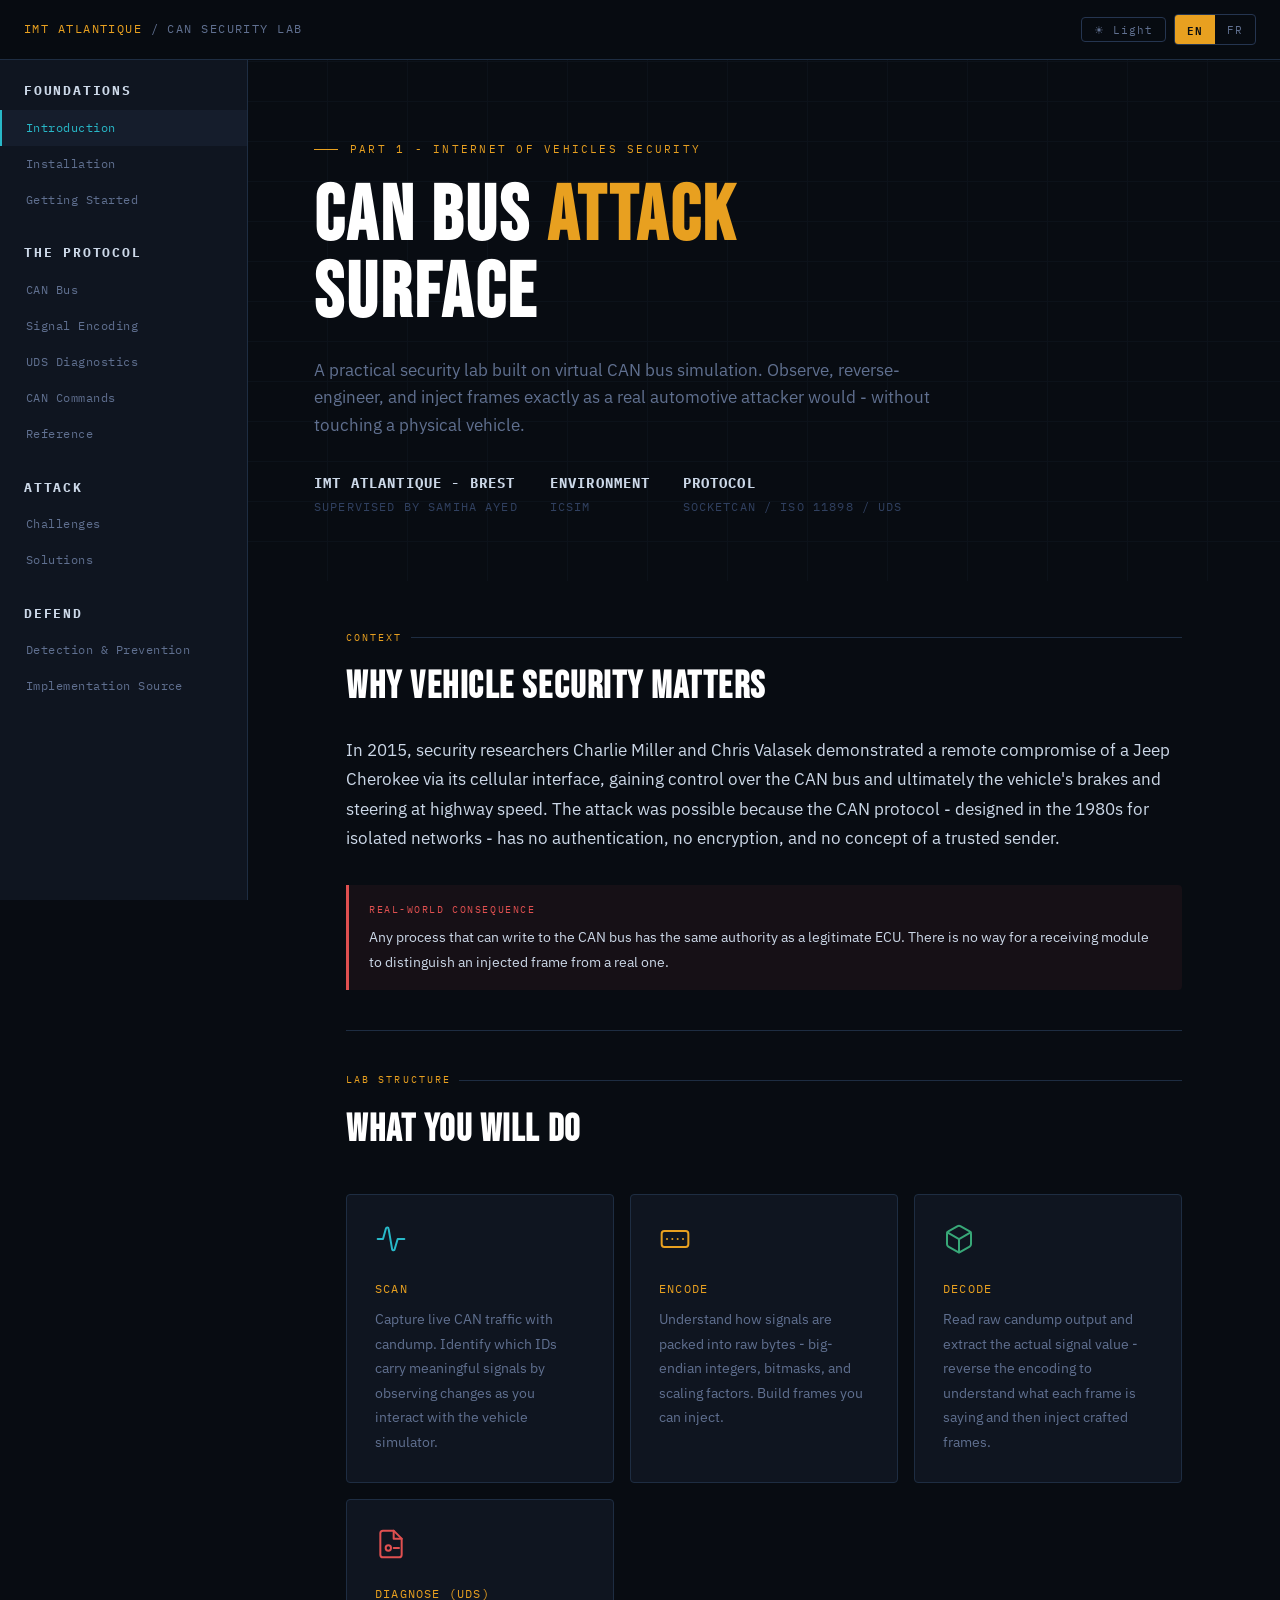
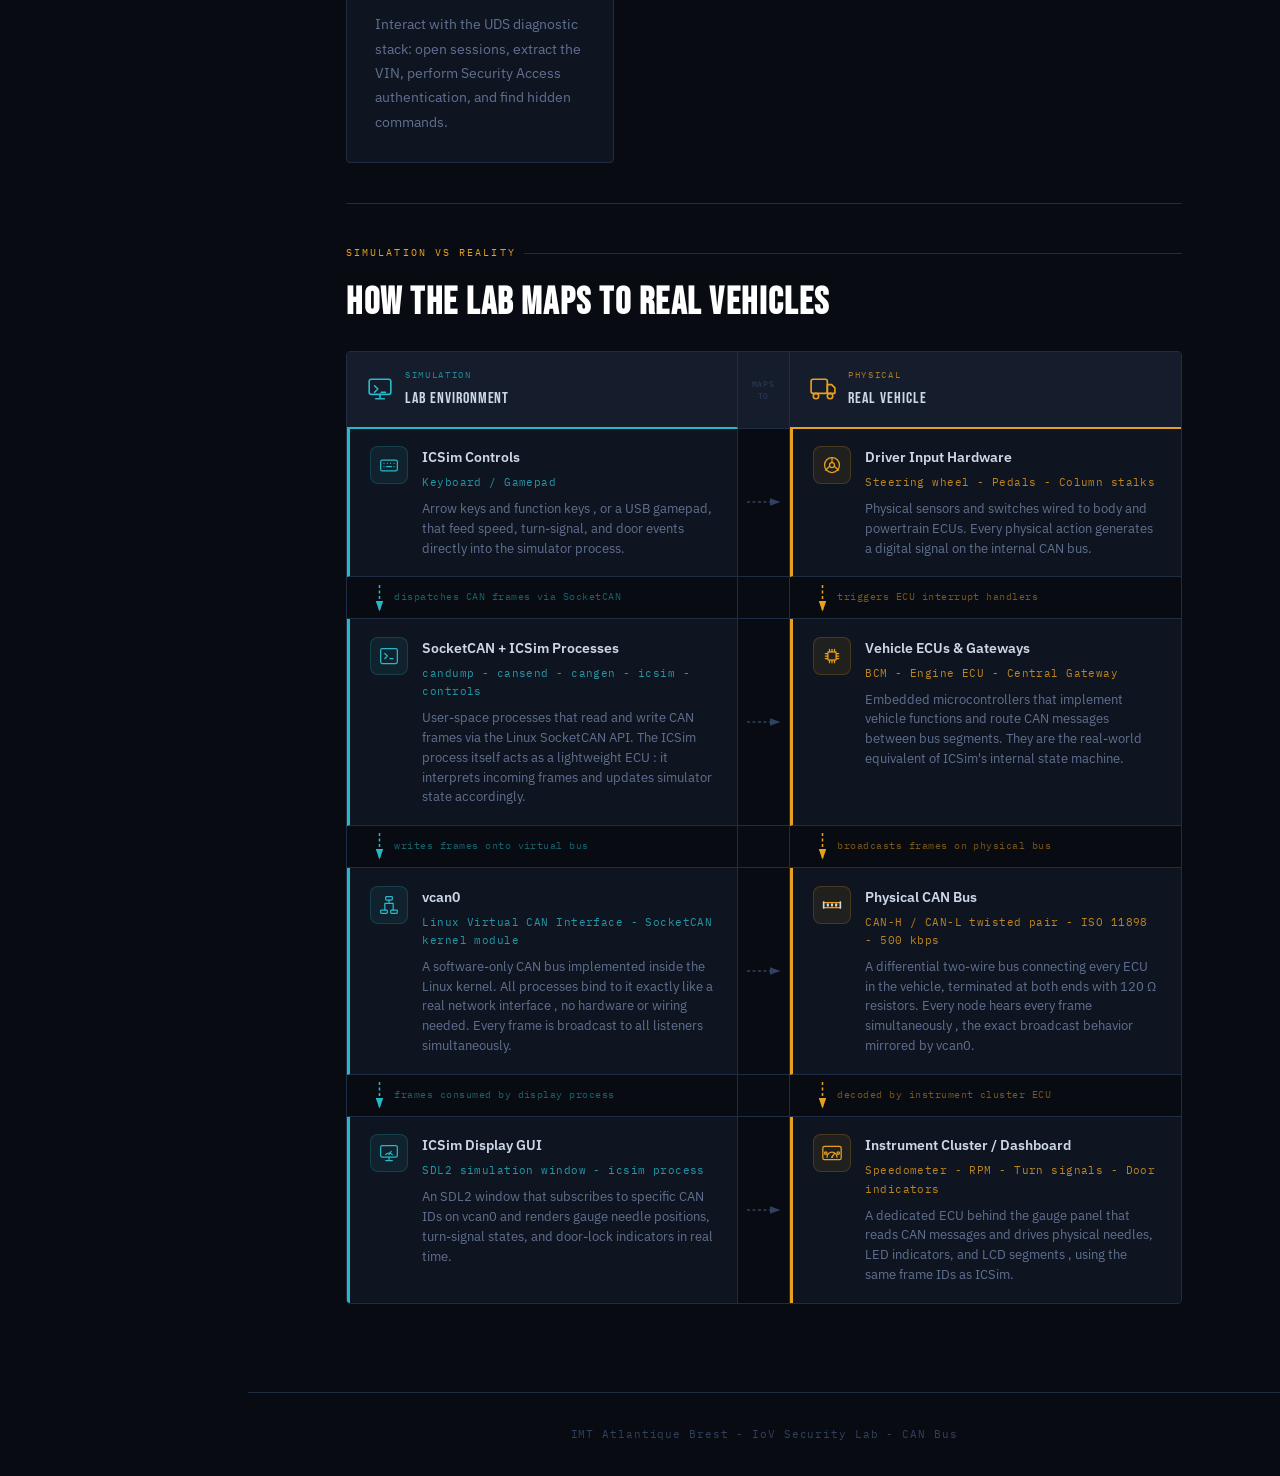
==== commit 4e955fa1: "web structure" ====
--- a/web/index.html
+++ b/web/index.html
@@ -7,6 +7,11 @@
   <meta charset="UTF-8">
   <meta name="viewport" content="width=device-width, initial-scale=1.0">
   <title>CAN Bus Security Lab - IMT Atlantique</title>
+  <!-- ?v= bumped whenever the artwork changes; browsers cache favicons hard. -->
+  <link rel="icon" href="asset/favicon.ico?v=2" sizes="16x16 32x32 48x48">
+  <link rel="icon" type="image/png" sizes="32x32" href="asset/favicon-32.png?v=2">
+  <link rel="icon" type="image/png" sizes="192x192" href="asset/favicon-192.png?v=2">
+  <link rel="apple-touch-icon" sizes="180x180" href="asset/apple-touch-icon.png?v=2">
   <link rel="preconnect" href="https://fonts.googleapis.com">
   <link
     href="https://fonts.googleapis.com/css2?family=IBM+Plex+Mono:wght@300;400;600&family=IBM+Plex+Sans:wght@300;400;500;600&family=Bebas+Neue&display=swap"
@@ -413,14 +418,14 @@
         <div class="sidebar-group-label"><span class="en">Foundations</span><span class="fr">Fondations</span></div>
         <a href="#" onclick="return showPage('intro')" class="active" id="nav-intro"><span class="en">Introduction</span><span class="fr">Introduction</span></a>
         <a href="#" onclick="return showPage('setup')" id="nav-setup"><span class="en">Installation</span><span class="fr">Installation</span></a>
-        <a href="#" onclick="return showPage('usage')" id="nav-usage"><span class="en">Usage</span><span class="fr">Utilisation</span></a>
+        <a href="#" onclick="return showPage('usage')" id="nav-usage"><span class="en">Getting Started</span><span class="fr">Prise en main</span></a>
       </div>
       <div class="sidebar-group">
         <div class="sidebar-group-label"><span class="en">The Protocol</span><span class="fr">Le Protocole</span></div>
         <a href="#" onclick="return showPage('can')" id="nav-can"><span class="en">CAN Bus</span><span class="fr">Bus CAN</span></a>
-        <a href="#" onclick="return showPage('cancmds')" id="nav-cancmds"><span class="en">CAN Commands</span><span class="fr">Commandes CAN</span></a>
         <a href="#" onclick="return showPage('encoding')" id="nav-encoding"><span class="en">Signal Encoding</span><span class="fr">Encodage</span></a>
         <a href="#" onclick="return showPage('uds')" id="nav-uds"><span class="en">UDS Diagnostics</span><span class="fr">Diagnostic UDS</span></a>
+        <a href="#" onclick="return showPage('cancmds')" id="nav-cancmds"><span class="en">CAN Commands</span><span class="fr">Commandes CAN</span></a>
         <a href="#" onclick="return showPage('reference')" id="nav-reference"><span class="en">Reference</span><span class="fr">Référence</span></a>
       </div>
       <div class="sidebar-group">
@@ -1130,19 +1135,19 @@
   <div class="page" id="page-setup">
     <div class="hero">
       <div class="hero-inner">
-        <div class="hero-tag"><span class="en">Getting Started</span><span class="fr">Démarrage</span></div>
+        <div class="hero-tag"><span class="en">Download &amp; Install</span><span class="fr">Téléchargement &amp; Installation</span></div>
         <h1><span class="en">LAB <span class="accent">SETUP</span></span><span class="fr">INSTALLATION <span
               class="accent">LAB</span></span></h1>
         <p class="hero-sub">
           <span class="en">The lab ships two ways: a ready-made <strong>Docker</strong> image with a browser desktop, or a
             ready-to-run <strong>virtual machine</strong> you import into VirtualBox, VMware or UTM - works offline, on
-            macOS the virtual machine is the only path. Pick the one that matches you below. Once the lab is up, head to
-            <a href="#" onclick="showPage('usage');return false;" style="color:inherit;text-decoration:underline;">Usage</a>.</span>
+            macOS the virtual machine is the only path. Pick the one that matches you below. Once it is installed, head to
+            <a href="#" onclick="showPage('usage');return false;" style="color:inherit;text-decoration:underline;">Getting Started</a>.</span>
           <span class="fr">Le lab est proposé de deux façons : une image <strong>Docker</strong> prête à l'emploi avec un
             bureau dans le navigateur, ou une <strong>machine virtuelle</strong> prête à l'emploi à importer dans
             VirtualBox, VMware ou UTM - hors ligne, et sur macOS la machine virtuelle est la seule voie. Choisissez celle
-            qui vous convient ci-dessous. Une fois le lab lancé, rendez-vous dans
-            <a href="#" onclick="showPage('usage');return false;" style="color:inherit;text-decoration:underline;">Utilisation</a>.</span>
+            qui vous convient ci-dessous. Une fois installé, rendez-vous dans
+            <a href="#" onclick="showPage('usage');return false;" style="color:inherit;text-decoration:underline;">Prise en main</a>.</span>
         </p>
       </div>
     </div>
@@ -1745,16 +1750,19 @@
   <div class="page" id="page-usage">
     <div class="hero">
       <div class="hero-inner">
-        <div class="hero-tag"><span class="en">Running the Lab</span><span class="fr">Utiliser le Lab</span></div>
-        <h1><span class="en">USING THE <span class="accent">LAB</span></span><span class="fr">UTILISER LE <span
-              class="accent">LAB</span></span></h1>
+        <div class="hero-tag"><span class="en">Getting Started</span><span class="fr">Prise en main</span></div>
+        <h1><span class="en">GETTING <span class="accent">STARTED</span></span><span class="fr">PRISE EN <span
+              class="accent">MAIN</span></span></h1>
         <p class="hero-sub">
-          <span class="en">Once the lab is running - Docker or virtual machine, on any OS - everything below gets you
-            working. Reach the desktop, connect over SSH, move files in and out, and confirm the simulator works. The
-            in-lab commands are identical either way.</span>
-          <span class="fr">Une fois le lab démarré - Docker ou machine virtuelle, sur n'importe quel OS - tout ce qui suit
-            vous met au travail. Accédez au bureau, connectez-vous en SSH, transférez des fichiers, et vérifiez que le
-            simulateur fonctionne. Les commandes dans le lab sont identiques dans les deux cas.</span>
+          <span class="en">You have installed the lab - now let's run it. Two quick steps get you going for your setup:
+            <strong>start the lab</strong>, then <strong>connect over SSH</strong> from your own machine. After that, a short
+            reference covers moving files (scp) and managing the lab for when you need it. Pick Docker or Virtual Machine
+            below and follow only the steps for your choice.</span>
+          <span class="fr">Vous avez installé le lab - maintenant, lançons-le. Deux étapes rapides vous lancent selon votre
+            installation : <strong>démarrer le lab</strong>, puis <strong>vous connecter en SSH</strong> depuis votre propre
+            machine. Ensuite, une courte référence couvre le transfert de fichiers (scp) et la gestion du lab pour quand vous
+            en aurez besoin. Choisissez Docker ou Machine Virtuelle ci-dessous et suivez uniquement les étapes de votre
+            choix.</span>
         </p>
       </div>
     </div>
@@ -1762,12 +1770,13 @@
       <div class="section-label"><span class="en">Your setup</span><span class="fr">Votre installation</span></div>
       <h2><span class="en">Which Setup Are You Running?</span><span class="fr">Quelle Installation Utilisez-Vous ?</span>
       </h2>
-      <p class="panel-lead"><span class="en">Only how you reach the desktop and connect differs. Everything further down -
-          the in-lab commands and the check that it works - is identical for both. This follows the choice you made on the
-          <a href="#" onclick="return showPage('setup')" style="color:var(--cyan)">Installation</a> page.</span><span
-          class="fr">Seuls l'accès au bureau et la connexion diffèrent. Tout le reste ci-dessous - les commandes du lab et
-          la vérification - est identique. Ceci suit le choix fait sur la page <a href="#"
-            onclick="return showPage('setup')" style="color:var(--cyan)">Installation</a>.</span></p>
+      <p class="panel-lead"><span class="en">How you start the lab and connect differs a little between the two; once you
+          are in, the commands you run are identical. Pick the one you installed - it follows the choice you made on the
+          <a href="#" onclick="return showPage('setup')" style="color:var(--cyan)">Installation</a> page - and the steps below
+          update to match.</span><span
+          class="fr">La façon de démarrer le lab et de s'y connecter diffère un peu entre les deux ; une fois à l'intérieur,
+          les commandes sont identiques. Choisissez celle que vous avez installée - cela suit le choix fait sur la page <a href="#"
+            onclick="return showPage('setup')" style="color:var(--cyan)">Installation</a> - et les étapes ci-dessous s'adaptent.</span></p>
 
       <div class="method-cards" id="env-cards">
         <div class="method-card active option-env" id="env-docker" onclick="selectEnv('docker')">
@@ -1802,73 +1811,115 @@
 
       <!-- ══════════════════ Usage · Docker ══════════════════ -->
       <div class="option-panel active" id="panel-env-docker">
-        <h3><span class="en">Open the browser desktop</span><span class="fr">Ouvrir le bureau navigateur</span></h3>
-        <p class="panel-lead"><span class="en">The launcher prints this URL when it finishes. You should see a car
-            dashboard, a controls panel, and a terminal. Black screen? Wait 10 seconds and refresh.</span><span
-            class="fr">Le lanceur affiche cette URL à la fin. Vous devriez voir un tableau de bord, un panneau de contrôle
-            et un terminal. Écran noir ? Attendez 10 secondes et rechargez.</span></p>
+
+        <!-- Step 1 · start the lab -->
+        <div class="setup-step-label"><span class="en">Step 1 · Start the lab</span><span class="fr">Étape 1 · Démarrer le lab</span></div>
+        <h3><span class="en">Open the browser desktop - the lab is already running</span><span class="fr">Ouvrir le bureau navigateur - le lab tourne déjà</span></h3>
+        <p class="panel-lead"><span class="en">On Docker you do <strong>not</strong> start anything by hand. The launcher
+            (<code>load-and-run</code>, from the Installation page) prints a URL when it finishes; open it in any browser and
+            you land on the lab desktop. The simulator <strong>auto-starts</strong>: the instrument cluster and the controls
+            window are already open, next to a terminal. Black screen? Wait ~10 seconds and refresh.</span><span
+            class="fr">Sur Docker, vous ne démarrez <strong>rien</strong> à la main. Le lanceur (<code>load-and-run</code>,
+            page Installation) affiche une URL à la fin ; ouvrez-la dans un navigateur et vous arrivez sur le bureau du lab.
+            Le simulateur <strong>démarre tout seul</strong> : le tableau de bord et la fenêtre de contrôle sont déjà
+            ouverts, à côté d'un terminal. Écran noir ? Attendez ~10 secondes et rechargez.</span></p>
         <div class="info-block">
           <div class="info-block-label"><span class="en">Browser URL</span><span class="fr">URL du navigateur</span></div>
           <p><code>http://localhost:6080/vnc.html?autoconnect=true&amp;resize=remote</code></p>
         </div>
-
-        <h3 style="margin-top:1.75rem;"><span class="en">SSH into the container</span><span class="fr">SSH vers le
-            conteneur</span></h3>
-        <p class="panel-lead"><span class="en">The SSH server is published on host port <code>2222</code>. Password
-            <code>workshop</code> - sudo needs no password.</span><span class="fr">Le serveur SSH est publié sur le port
-            hôte <code>2222</code>. Mot de passe <code>workshop</code> - sudo sans mot de passe.</span></p>
+        <div class="info-block">
+          <div class="info-block-label"><span class="en">Need to restart the simulator?</span><span class="fr">Besoin de redémarrer le simulateur ?</span></div>
+          <p style="margin-bottom:0;"><span class="en">If a window closes or misbehaves, <strong>right-click the desktop
+              background → Restart Simulator</strong>, or run <code>icsim-stop</code> then <code>icsim-start</code> in a
+              terminal. To run the hardened build instead, use <code>icsim-start --secure</code> (see
+              <a href="#" onclick="return showPage('ids')" style="color:var(--cyan)">Detection &amp; Prevention</a>).</span>
+            <span class="fr">Si une fenêtre se ferme ou bug, <strong>clic droit sur le fond du bureau → Restart
+              Simulator</strong>, ou lancez <code>icsim-stop</code> puis <code>icsim-start</code> dans un terminal. Pour la
+              version durcie, utilisez <code>icsim-start --secure</code> (voir
+              <a href="#" onclick="return showPage('ids')" style="color:var(--cyan)">Détection &amp; Prévention</a>).</span></p>
+        </div>
+
+        <!-- Step 2 · SSH -->
+        <div class="setup-step-label" style="margin-top:2rem;"><span class="en">Step 2 · Connect over SSH</span><span class="fr">Étape 2 · Se connecter en SSH</span></div>
+        <h3><span class="en">Open a real terminal from your own machine</span><span class="fr">Ouvrir un vrai terminal depuis votre machine</span></h3>
+        <p class="panel-lead"><span class="en">The browser terminal works, but an SSH session from your own computer is
+            faster, resizes properly, and copy-pastes cleanly - and you can open several at once, which many challenges need
+            (one window watching traffic, another injecting). An SSH client is <strong>already built in</strong>: use
+            <strong>PowerShell</strong> or <strong>Windows Terminal</strong> on Windows, <strong>Terminal</strong> on macOS,
+            or any shell on Linux.</span><span class="fr">Le terminal du navigateur fonctionne, mais une session SSH depuis
+            votre ordinateur est plus rapide, se redimensionne correctement et gère bien le copier-coller - et vous pouvez
+            en ouvrir plusieurs à la fois, ce dont beaucoup de défis ont besoin (une fenêtre qui écoute, une autre qui
+            injecte). Un client SSH est <strong>déjà intégré</strong> : <strong>PowerShell</strong> ou <strong>Windows
+            Terminal</strong> sur Windows, <strong>Terminal</strong> sur macOS, ou n'importe quel shell sur Linux.</span></p>
+        <div class="code-label"><span class="en">Run this on your host (not inside the browser desktop)</span><span class="fr">À lancer sur votre hôte (pas dans le bureau navigateur)</span></div>
         <pre><code><span class="hl-amber">ssh</span> -p <span class="hl-cyan">2222</span> workshop@localhost</code></pre>
-        <details class="fold">
-          <summary><span class="en">Copy files in and out (scp)</span><span class="fr">Copier des fichiers (scp)</span>
-          </summary>
-          <div class="fold-body">
-            <div class="code-label"><span class="en">Send a file / folder to the container</span><span class="fr">Envoyer un
-                fichier / dossier vers le conteneur</span></div>
-            <pre><code><span class="hl-amber">scp</span> -P <span class="hl-cyan">2222</span> ./myfile.txt workshop@localhost:~/myfile.txt
-<span class="hl-amber">scp</span> -P <span class="hl-cyan">2222</span> <span class="hl-green">-r</span> ./my-folder/ workshop@localhost:~/my-folder/</code></pre>
-            <div class="code-label"><span class="en">Pull a file back to your host</span><span class="fr">Récupérer un
-                fichier vers l'hôte</span></div>
-            <pre><code><span class="hl-amber">scp</span> -P <span class="hl-cyan">2222</span> workshop@localhost:~/results.log ./results.log</code></pre>
-          </div>
-        </details>
-
-        <h3 style="margin-top:1.75rem;"><span class="en">Stop, restart, remove</span><span class="fr">Arrêter, redémarrer,
-            supprimer</span></h3>
-        <div class="code-label"><span class="en">Stop the container / start it again later</span><span class="fr">Arrêter le
-            conteneur / le redémarrer plus tard</span></div>
-        <pre><code><span class="hl-amber">docker</span> stop ch-workshop
-<span class="hl-amber">docker</span> start ch-workshop</code></pre>
-        <details class="fold">
-          <summary><span class="en">Remove it completely</span><span class="fr">Le supprimer complètement</span></summary>
-          <div class="fold-body">
-            <pre><code><span class="hl-amber">docker</span> rm -f ch-workshop
-<span class="hl-amber">docker</span> rmi ch-workshop:latest</code></pre>
-          </div>
-        </details>
+        <ul class="steps">
+          <li><span class="n">1</span><span class="en"><code>-p 2222</code> is the <strong>host port</strong> the container
+              publishes its SSH server on; <code>workshop</code> is the username; <code>localhost</code> is your own machine,
+              because that port is forwarded to it.</span><span class="fr"><code>-p 2222</code> est le <strong>port
+              hôte</strong> sur lequel le conteneur publie son serveur SSH ; <code>workshop</code> est l'utilisateur ;
+              <code>localhost</code> est votre propre machine, car ce port y est redirigé.</span></li>
+          <li><span class="n">2</span><span class="en">The <strong>first</strong> time it asks
+              <em>"The authenticity of host ... can't be established ... continue?"</em> - type <code>yes</code> and press
+              Enter.</span><span class="fr">La <strong>première</strong> fois, il demande <em>« The authenticity of host ...
+              can't be established ... continue? »</em> - tapez <code>yes</code> puis Entrée.</span></li>
+          <li><span class="n">3</span><span class="en">Password is <code>workshop</code>. Nothing shows as you type - that is
+              normal. <code>sudo</code> needs no password.</span><span class="fr">Le mot de passe est <code>workshop</code>.
+              Rien ne s'affiche pendant la saisie - c'est normal. <code>sudo</code> ne demande pas de mot de passe.</span></li>
+          <li><span class="n">4</span><span class="en">You land in <code>/home/workshop</code>. You are now in the lab: run
+              <code>candump vcan0</code>, <code>cansend</code>, <code>python3</code> scripts, and so on.</span><span
+              class="fr">Vous arrivez dans <code>/home/workshop</code>. Vous êtes dans le lab : lancez
+              <code>candump vcan0</code>, <code>cansend</code>, des scripts <code>python3</code>, etc.</span></li>
+        </ul>
+
+        <!-- Step 3 · confirm it works -->
+        <div class="setup-step-label" style="margin-top:2rem;"><span class="en">Step 3 · Confirm it works</span><span class="fr">Étape 3 · Vérifier que ça marche</span></div>
+        <h3><span class="en">See the bus come alive</span><span class="fr">Voir le bus s'animer</span></h3>
+        <p class="panel-lead"><span class="en">The instrument cluster and controls windows are already open (the lab
+            auto-started when the desktop loaded). To prove the bus is live, open an SSH terminal and watch the traffic while you
+            drive:</span><span class="fr">Les fenêtres tableau de bord et commandes sont déjà ouvertes (le lab a démarré tout
+            seul au chargement du bureau). Pour prouver que le bus est vivant, ouvrez un terminal SSH et observez le trafic
+            pendant que vous conduisez :</span></p>
+        <pre><code>candump vcan0</code></pre>
+        <p class="panel-lead"><span class="en">Click the <strong>controls window</strong> to focus it, then press the
+            up-arrow key: the speedometer needle should rise and frames should stream in <code>candump</code>. That is a
+            working lab - you are ready to attack it. (If a window ever closes, restart both with
+            <code>icsim-stop</code> then <code>icsim-start</code>.)</span><span class="fr">Cliquez sur la
+            <strong>fenêtre de contrôle</strong> pour lui donner le focus, puis appuyez sur la flèche haut : l'aiguille du
+            compteur doit monter et des trames défiler dans <code>candump</code>. C'est un lab qui fonctionne - vous êtes prêt
+            à l'attaquer. (Si une fenêtre se ferme, redémarrez les deux avec <code>icsim-stop</code> puis
+            <code>icsim-start</code>.)</span></p>
       </div>
 
       <!-- ══════════════════ Usage · Virtual Machine ══════════════════ -->
       <div class="option-panel" id="panel-env-vm">
-        <h3><span class="en">Use the VM desktop</span><span class="fr">Utiliser le bureau de la VM</span></h3>
-        <p class="panel-lead"><span class="en">The VM window <em>is</em> the desktop, and it logs in automatically as
-            <code>workshop</code>. Launch everything from the desktop shortcuts:</span><span class="fr">La fenêtre de la
-            VM <em>est</em> le bureau, et elle se connecte automatiquement en <code>workshop</code>. Lancez tout depuis
-            les raccourcis du bureau :</span></p>
+
+        <!-- Step 1 · start the lab -->
+        <div class="setup-step-label"><span class="en">Step 1 · Start the lab</span><span class="fr">Étape 1 · Démarrer le lab</span></div>
+        <h3><span class="en">Boot the VM, then double-click a desktop shortcut</span><span class="fr">Démarrez la VM, puis double-cliquez un raccourci</span></h3>
+        <p class="panel-lead"><span class="en">Start the VM from VirtualBox / VMware / UTM. Its window <em>is</em> the desktop
+            and it logs in automatically as <code>workshop</code>. Unlike Docker, the simulator does <strong>not</strong>
+            auto-start - you launch it yourself by <strong>double-clicking a desktop shortcut</strong>:</span><span
+            class="fr">Démarrez la VM depuis VirtualBox / VMware / UTM. Sa fenêtre <em>est</em> le bureau et elle se connecte
+            automatiquement en <code>workshop</code>. Contrairement à Docker, le simulateur ne démarre <strong>pas</strong>
+            tout seul - vous le lancez vous-même en <strong>double-cliquant un raccourci du bureau</strong> :</span></p>
         <ul class="steps">
           <li><span class="n">▸</span><span class="en"><strong style="color:var(--text)">Start Lab (vulnerable)</strong> -
-              dashboard + controls. This is the target you attack.</span><span class="fr"><strong
-                style="color:var(--text)">Start Lab (vulnerable)</strong> - tableau de bord + commandes. C'est la cible à
-              attaquer.</span></li>
+              the dashboard + controls windows. This is the target you attack; start here.</span><span class="fr"><strong
+                style="color:var(--text)">Start Lab (vulnerable)</strong> - les fenêtres tableau de bord + commandes. C'est
+              la cible à attaquer ; commencez ici.</span></li>
           <li><span class="n">▸</span><span class="en"><strong style="color:var(--text)">Start Lab (secured)</strong> - the
-              hardened build; re-run your attacks and watch them fail.</span><span class="fr"><strong
+              hardened build; re-run your attacks and watch them fail (see
+              <a href="#" onclick="return showPage('ids')" style="color:var(--cyan)">Detection &amp; Prevention</a>).</span><span class="fr"><strong
                 style="color:var(--text)">Start Lab (secured)</strong> - la version durcie ; relancez vos attaques et
-              regardez-les échouer.</span></li>
-          <li><span class="n">▸</span><span class="en"><strong style="color:var(--text)">Stop Lab</strong>, <strong
-                style="color:var(--text)">CAN Injector</strong>, <strong style="color:var(--text)">Web Lab</strong> (this
-              guide) and <strong style="color:var(--text)">Terminal</strong>.</span><span class="fr"><strong
-                style="color:var(--text)">Stop Lab</strong>, <strong style="color:var(--text)">CAN Injector</strong>,
-              <strong style="color:var(--text)">Web Lab</strong> (ce guide) et <strong
-                style="color:var(--text)">Terminal</strong>.</span></li>
+              regardez-les échouer (voir <a href="#" onclick="return showPage('ids')" style="color:var(--cyan)">Détection &amp; Prévention</a>).</span></li>
+          <li><span class="n">▸</span><span class="en"><strong style="color:var(--text)">Stop Lab</strong> stops everything
+              cleanly, <strong style="color:var(--text)">CAN Injector</strong> opens the attacker tool,
+              <strong style="color:var(--text)">Web Lab</strong> opens this guide, and <strong style="color:var(--text)">Terminal</strong>
+              opens a shell.</span><span class="fr"><strong style="color:var(--text)">Stop Lab</strong> arrête tout
+              proprement, <strong style="color:var(--text)">CAN Injector</strong> ouvre l'outil d'attaque,
+              <strong style="color:var(--text)">Web Lab</strong> ouvre ce guide, et <strong style="color:var(--text)">Terminal</strong>
+              ouvre un shell.</span></li>
         </ul>
         <div class="info-block">
           <div class="info-block-label"><span class="en">Login</span><span class="fr">Identifiants</span></div>
@@ -1877,31 +1928,108 @@
               <code>workshop</code>, et sudo fonctionne.</span></p>
         </div>
 
-        <h3 style="margin-top:1.75rem;"><span class="en">SSH into the VM (optional)</span><span class="fr">SSH vers la VM
-            (optionnel)</span></h3>
-        <p class="panel-lead"><span class="en">The VM listens on the standard port <code>22</code> at its
-            <strong>own IP</strong>. Find the IP with <code>ip a</code> in the VM's Terminal, then from your
-            machine:</span><span class="fr">La VM écoute sur le port standard <code>22</code> à <strong>sa propre
-              IP</strong>. Trouvez l'IP avec <code>ip a</code> dans le Terminal de la VM, puis depuis votre machine
-            :</span></p>
+        <!-- Step 2 · SSH -->
+        <div class="setup-step-label" style="margin-top:2rem;"><span class="en">Step 2 · Connect over SSH (optional)</span><span class="fr">Étape 2 · Se connecter en SSH (optionnel)</span></div>
+        <h3><span class="en">Reach the VM from your own machine</span><span class="fr">Atteindre la VM depuis votre machine</span></h3>
+        <p class="panel-lead"><span class="en">The VM already has its own desktop and Terminal, so SSH is optional - but handy
+            if you prefer your own terminal or want several windows at once. The VM's SSH server listens on the standard port
+            <code>22</code> at the VM's <strong>own IP address</strong>.</span><span class="fr">La VM a déjà son propre bureau
+            et son Terminal, donc SSH est optionnel - mais pratique si vous préférez votre terminal ou voulez plusieurs
+            fenêtres. Le serveur SSH de la VM écoute sur le port standard <code>22</code> à <strong>sa propre adresse
+            IP</strong>.</span></p>
+        <ul class="steps">
+          <li><span class="n">1</span><span class="en">In the VM's <strong>Terminal</strong>, run <code>ip a</code> and read
+              the address on the ethernet interface (a line like <code>inet 192.168.x.x</code>).</span><span class="fr">Dans
+              le <strong>Terminal</strong> de la VM, lancez <code>ip a</code> et lisez l'adresse de l'interface ethernet (une
+              ligne comme <code>inet 192.168.x.x</code>).</span></li>
+          <li><span class="n">2</span><span class="en">From your host, connect with that IP. Port <code>22</code> is the
+              default, so <strong>no</strong> <code>-p</code> is needed. Password is <code>workshop</code>.</span><span
+              class="fr">Depuis votre hôte, connectez-vous avec cette IP. Le port <code>22</code> est par défaut, donc
+              <strong>pas</strong> besoin de <code>-p</code>. Mot de passe <code>workshop</code>.</span></li>
+        </ul>
         <pre><code><span class="hl-amber">ssh</span> workshop@<span class="hl-cyan">&lt;vm-ip&gt;</span>       <span class="hl-comment"># password: workshop</span></code></pre>
-        <details class="fold">
-          <summary><span class="en">Copy files in and out (scp)</span><span class="fr">Copier des fichiers (scp)</span>
-          </summary>
-          <div class="fold-body">
-            <p style="margin:0 0 0.6rem;font-size:0.85rem;color:var(--text-dim);"><span class="en">Default port, so no
-                <code>-P</code> needed - just use the VM's IP.</span><span class="fr">Port par défaut, donc pas de
-                <code>-P</code> - utilisez simplement l'IP de la VM.</span></p>
-            <pre><code><span class="hl-amber">scp</span> ./myfile.txt workshop@<span class="hl-cyan">&lt;vm-ip&gt;</span>:~/myfile.txt
-<span class="hl-amber">scp</span> <span class="hl-green">-r</span> ./my-folder/ workshop@<span class="hl-cyan">&lt;vm-ip&gt;</span>:~/my-folder/
-<span class="hl-amber">scp</span> workshop@<span class="hl-cyan">&lt;vm-ip&gt;</span>:~/results.log ./results.log</code></pre>
-            <p style="margin:0.6rem 0 0;font-size:0.85rem;color:var(--text-dim);"><span class="en">No network? Drag-and-drop
-                or a shared folder also works in VirtualBox / VMware / UTM.</span><span class="fr">Pas de réseau ? Le
-                glisser-déposer ou un dossier partagé fonctionne aussi dans VirtualBox / VMware / UTM.</span></p>
-          </div>
-        </details>
-
-        <h3 style="margin-top:1.75rem;"><span class="en">Stop &amp; restart</span><span class="fr">Arrêter &amp;
+        <div class="info-block amber">
+          <div class="info-block-label"><span class="en">Can't reach the VM's IP?</span><span class="fr">Impossible d'atteindre l'IP de la VM ?</span></div>
+          <p style="margin-bottom:0;"><span class="en">With the default <strong>NAT</strong> adapter the host often cannot
+              reach the VM directly. Switch the VM's network to a <strong>bridged</strong> or <strong>host-only</strong>
+              adapter (or add a VirtualBox port-forward for port 22), then re-check <code>ip a</code>. If in doubt, just use
+              the VM's own Terminal - everything works there too.</span><span class="fr">Avec l'adaptateur <strong>NAT</strong>
+              par défaut, l'hôte ne peut souvent pas atteindre la VM directement. Passez le réseau de la VM en
+              <strong>pont (bridged)</strong> ou <strong>hôte seul (host-only)</strong> (ou ajoutez une redirection de port 22
+              dans VirtualBox), puis revérifiez <code>ip a</code>. En cas de doute, utilisez le Terminal de la VM - tout y
+              fonctionne aussi.</span></p>
+        </div>
+
+        <!-- Step 3 · confirm it works -->
+        <div class="setup-step-label" style="margin-top:2rem;"><span class="en">Step 3 · Confirm it works</span><span class="fr">Étape 3 · Vérifier que ça marche</span></div>
+        <h3><span class="en">See the bus come alive</span><span class="fr">Voir le bus s'animer</span></h3>
+        <p class="panel-lead"><span class="en">After you double-clicked <strong>Start Lab (vulnerable)</strong> in Step 1,
+            the instrument cluster and controls windows appear. To prove the bus is live, open an <strong>SSH terminal</strong> (or the VM's Terminal) and
+            watch the traffic while you drive:</span><span class="fr">Après avoir double-cliqué <strong>Start Lab
+            (vulnerable)</strong> à l'étape 1, les fenêtres tableau de bord et commandes apparaissent. Pour prouver que le bus
+            est vivant, ouvrez un <strong>terminal SSH</strong> (ou le Terminal de la VM) et observez le trafic pendant que vous conduisez :</span></p>
+        <pre><code>candump vcan0</code></pre>
+        <p class="panel-lead"><span class="en">Click the <strong>controls window</strong> to focus it, then press the
+            up-arrow key: the speedometer needle should rise and frames should stream in <code>candump</code>. That is a
+            working lab - you are ready to attack it. (If a window closes, use <strong>Stop Lab</strong> then
+            <strong>Start Lab</strong> again.)</span><span class="fr">Cliquez sur la <strong>fenêtre de contrôle</strong> pour
+            lui donner le focus, puis appuyez sur la flèche haut : l'aiguille du compteur doit monter et des trames défiler
+            dans <code>candump</code>. C'est un lab qui fonctionne - vous êtes prêt à l'attaquer. (Si une fenêtre se ferme,
+            utilisez <strong>Stop Lab</strong> puis <strong>Start Lab</strong>.)</span></p>
+        <div class="info-block amber" style="margin-top:1.25rem;">
+          <div class="info-block-label"><span class="en">Mouse/keyboard trapped in the VM?</span><span class="fr">Souris /
+              clavier bloqués dans la VM ?</span></div>
+          <p style="margin-bottom:0;"><span class="en">Press the <strong>Host key</strong> to release them - by default the
+              <strong>Right Ctrl</strong> key in VirtualBox.</span><span class="fr">Appuyez sur la <strong>touche Hôte</strong>
+              pour les libérer - par défaut <strong>Ctrl droite</strong> dans VirtualBox.</span></p>
+        </div>
+      </div>
+
+      <!-- ══════════════════ DETACHED REFERENCE (for later) ══════════════════ -->
+      <hr class="divider" style="margin:2.5rem 0 1.75rem;">
+      <div class="section-label"><span class="en">Reference · for later</span><span class="fr">Référence · pour plus tard</span></div>
+      <h2><span class="en">Moving Files &amp; Managing the Lab</span><span class="fr">Fichiers &amp; Gestion du Lab</span></h2>
+      <p class="panel-lead" style="max-width:70ch;"><span class="en">That is the whole setup - simulator running, connected,
+          bus confirmed. The rest is <strong>reference</strong> you will come back to when a challenge needs it, not a step to
+          do now. It follows the same Docker / VM choice you made above.</span><span class="fr">C'est tout le paramétrage -
+          simulateur lancé, connecté, bus confirmé. Le reste est une <strong>référence</strong> à consulter quand un défi en
+          aura besoin, pas une étape à faire maintenant. Cela suit le même choix Docker / VM fait plus haut.</span></p>
+
+      <!-- Reference · Docker -->
+      <div class="option-panel active" id="panel-envref-docker" style="border-radius:var(--radius); margin-top:1.25rem;">
+        <h3 style="margin-top:0;"><span class="en">Move files in and out (scp)</span><span class="fr">Transférer des fichiers (scp)</span></h3>
+        <p class="panel-lead"><span class="en">Use <code>scp</code> (secure copy, over the same SSH) to push a script into the
+            lab or pull a capture back out. Note the capital <code>-P 2222</code> for the port - <code>scp</code> uses
+            <code>-P</code>, while <code>ssh</code> uses lowercase <code>-p</code>. Inside the lab, <code>~</code> is
+            <code>/home/workshop/</code>, where all your files live.</span><span class="fr">Utilisez <code>scp</code> (copie
+            sécurisée, via le même SSH) pour envoyer un script dans le lab ou récupérer une capture. Attention au
+            <code>-P 2222</code> majuscule pour le port - <code>scp</code> utilise <code>-P</code>, tandis que
+            <code>ssh</code> utilise <code>-p</code> minuscule. Dans le lab, <code>~</code> correspond à
+            <code>/home/workshop/</code>, où vivent tous vos fichiers.</span></p>
+        <div class="code-label"><span class="en">Send a file / folder into the lab</span><span class="fr">Envoyer un fichier / dossier dans le lab</span></div>
+        <pre><code><span class="hl-amber">scp</span> -P <span class="hl-cyan">2222</span> ./myfile.txt workshop@localhost:/home/workshop/
+<span class="hl-amber">scp</span> -P <span class="hl-cyan">2222</span> <span class="hl-green">-r</span> ./my-folder/ workshop@localhost:/home/workshop/my-folder/</code></pre>
+        <div class="code-label"><span class="en">Pull a file back to your host</span><span class="fr">Récupérer un fichier vers l'hôte</span></div>
+        <pre><code><span class="hl-amber">scp</span> -P <span class="hl-cyan">2222</span> workshop@localhost:/home/workshop/results.log ./results.log</code></pre>
+      </div>
+
+      <!-- Reference · Virtual Machine -->
+      <div class="option-panel" id="panel-envref-vm" style="border-radius:var(--radius); margin-top:1.25rem;">
+        <h3 style="margin-top:0;"><span class="en">Move files in and out (scp)</span><span class="fr">Transférer des fichiers (scp)</span></h3>
+        <p class="panel-lead"><span class="en">Because the VM uses the default SSH port, <code>scp</code> needs
+            <strong>no</strong> <code>-P</code> - just the VM's IP. Inside the VM, <code>~</code> is
+            <code>/home/workshop/</code>.</span><span class="fr">Comme la VM utilise le port SSH par défaut, <code>scp</code>
+            n'a <strong>pas</strong> besoin de <code>-P</code> - juste l'IP de la VM. Dans la VM, <code>~</code> correspond à
+            <code>/home/workshop/</code>.</span></p>
+        <div class="code-label"><span class="en">Send in / pull back</span><span class="fr">Envoyer / récupérer</span></div>
+        <pre><code><span class="hl-amber">scp</span> ./myfile.txt workshop@<span class="hl-cyan">&lt;vm-ip&gt;</span>:/home/workshop/
+<span class="hl-amber">scp</span> <span class="hl-green">-r</span> ./my-folder/ workshop@<span class="hl-cyan">&lt;vm-ip&gt;</span>:/home/workshop/my-folder/
+<span class="hl-amber">scp</span> workshop@<span class="hl-cyan">&lt;vm-ip&gt;</span>:/home/workshop/results.log ./results.log</code></pre>
+        <p style="margin:0.6rem 0 0;font-size:0.85rem;color:var(--text-dim);"><span class="en">No network set up? Drag-and-drop
+            or a shared folder also works in VirtualBox / VMware / UTM.</span><span class="fr">Pas de réseau configuré ? Le
+            glisser-déposer ou un dossier partagé fonctionne aussi dans VirtualBox / VMware / UTM.</span></p>
+
+        <h3 style="margin-top:2rem;"><span class="en">Stop &amp; restart</span><span class="fr">Arrêter &amp;
             redémarrer</span></h3>
         <p class="panel-lead"><span class="en">Shut the VM down from its own menu (<strong>Power off</strong> /
             <code>sudo poweroff</code>) and start it again from VirtualBox / VMware / UTM whenever you like. Your work is
@@ -1920,88 +2048,6 @@
                 arrière en quelques secondes au lieu de réimporter l'appliance.</span></p>
           </div>
         </details>
-        <div class="info-block amber" style="margin-top:1.1rem;">
-          <div class="info-block-label"><span class="en">Mouse/keyboard trapped in the VM?</span><span class="fr">Souris /
-              clavier bloqués dans la VM ?</span></div>
-          <p><span class="en">Press the <strong>Host key</strong> to release them - by default the <strong>Right
-                Ctrl</strong> key in VirtualBox.</span><span class="fr">Appuyez sur la <strong>touche Hôte</strong> pour les
-              libérer - par défaut <strong>Ctrl droite</strong> dans VirtualBox.</span></p>
-        </div>
-      </div>
-
-      <hr class="divider">
-      <div class="section-label"><span class="en">In-lab Commands</span><span class="fr">Commandes du Lab</span></div>
-      <h2><span class="en">Commands Inside the Lab Terminal</span><span class="fr">Commandes dans le Terminal du
-          Lab</span></h2>
-      <p class="panel-lead"><span class="en">Identical in the Docker container and the VM - open a <strong>Terminal</strong>
-          inside the lab and run these.</span><span class="fr">Identiques dans le conteneur Docker et la VM - ouvrez un
-          <strong>Terminal</strong> dans le lab et lancez-les.</span></p>
-      <div class="table-wrap">
-        <table>
-          <thead>
-            <tr>
-              <th><span class="en">Command</span><span class="fr">Commande</span></th>
-              <th><span class="en">What it does</span><span class="fr">Ce qu'elle fait</span></th>
-            </tr>
-          </thead>
-          <tbody>
-            <tr>
-              <td><code>candump vcan0</code></td>
-              <td class="dim"><span class="en">Watch live CAN bus traffic</span><span class="fr">Observer le trafic
-                  CAN en direct</span></td>
-            </tr>
-            <tr>
-              <td><code>cansend vcan0 244#0000C0</code></td>
-              <td class="dim"><span class="en">Send one CAN frame</span><span class="fr">Envoyer une trame CAN</span>
-              </td>
-            </tr>
-            <tr>
-              <td><code>cangen vcan0</code></td>
-              <td class="dim"><span class="en">Send random frames</span><span class="fr">Envoyer des trames
-                  aléatoires</span></td>
-            </tr>
-            <tr>
-              <td><code>icsim-stop</code> then <code>icsim-start</code></td>
-              <td class="dim"><span class="en">Restart the simulator</span><span class="fr">Redémarrer le
-                  simulateur</span></td>
-            </tr>
-          </tbody>
-        </table>
-      </div>
-      <div class="info-block amber" style="margin-top:1.25rem;">
-        <div class="info-block-label"><span class="en">Note - Home directory</span><span class="fr">Note - Répertoire
-            personnel</span></div>
-        <p style="margin-bottom:0;"><span class="en">In both the container and the VM, <code>~</code> maps to
-            <code>/home/workshop/</code>. All your files and lab scripts live there.</span>
-          <span class="fr">Dans le conteneur comme dans la VM, <code>~</code> correspond à <code>/home/workshop/</code>.
-            Tous vos fichiers et scripts du lab s'y trouvent.</span>
-        </p>
-      </div>
-
-      <hr class="divider">
-      <div class="section-label"><span class="en">Verification</span><span class="fr">Vérification</span></div>
-      <h2><span class="en">Confirm the Lab Works</span><span class="fr">Confirmer que le Lab Fonctionne</span></h2>
-      <div class="code-label"><span class="en">Terminal 1 - Instrument cluster</span><span class="fr">Terminal 1 -
-          Tableau de bord</span></div>
-      <pre><code>icsim-start</code></pre>
-      <div class="code-label"><span class="en">Terminal 2 - CAN traffic monitor</span><span class="fr">Terminal 2 -
-          Moniteur de trafic CAN</span></div>
-      <pre><code>candump vcan0</code></pre>
-      <p><span class="en">Two SDL windows should open: the instrument cluster and the controls panel. Press the up arrow
-          key in the controls window - the speedometer needle should rise and frames should appear in candump.</span>
-        <span class="fr">Deux fenêtres SDL doivent s'ouvrir : le tableau de bord et le panneau de contrôle. Appuyez sur
-          la touche flèche haut dans la fenêtre de contrôle - l'aiguille du compteur doit monter et des trames doivent
-          apparaître dans candump.</span>
-      </p>
-      <div class="info-block amber">
-        <div class="info-block-label"><span class="en">Important</span><span class="fr">Important</span></div>
-        <p><span class="en">Click the <strong>controls window</strong> to give it keyboard focus before pressing any
-            keys. If one window closes unexpectedly, restart both with <code>icsim-stop</code> followed by
-            <code>icsim-start</code>.</span>
-          <span class="fr">Cliquez sur la <strong>fenêtre de contrôle</strong> pour lui donner le focus clavier avant
-            d'appuyer sur des touches. Si une fenêtre se ferme de manière inattendue, redémarrez les deux avec
-            <code>icsim-stop</code> puis <code>icsim-start</code>.</span>
-        </p>
       </div>
     </div>
     <footer>
@@ -2014,15 +2060,18 @@
   <div class="page" id="page-can">
     <div class="hero">
       <div class="hero-inner">
-        <div class="hero-tag"><span class="en">Bus Scanning &amp; Protocol</span><span class="fr">Scan de Bus &amp;
-            Protocole</span></div>
+        <div class="hero-tag"><span class="en">Protocol &amp; Reconnaissance</span><span class="fr">Protocole &amp;
+            Reconnaissance</span></div>
         <h1><span class="en">THE <span class="accent">CAN</span> BUS</span><span class="fr">LE BUS <span
               class="accent">CAN</span></span></h1>
         <p class="hero-sub">
-          <span class="en">How the Controller Area Network protocol works in real vehicles, how ICSim simulates it, and
-            how to scan and capture live traffic with SocketCAN tools.</span>
-          <span class="fr">Comment le protocole Controller Area Network fonctionne dans les véhicules réels, comment
-            ICSim le simule, et comment scanner et capturer le trafic en direct avec les outils SocketCAN.</span>
+          <span class="en">What the Controller Area Network protocol is, why its design makes it so easy to attack, and
+            how a frame is structured. This page is the concept; the tools you use to read and inject frames live on the
+            <a href="#" onclick="return showPage('cancmds')" style="color:inherit;text-decoration:underline;">CAN Commands</a> page.</span>
+          <span class="fr">Ce qu'est le protocole Controller Area Network, pourquoi sa conception le rend si facile à
+            attaquer, et comment une trame est structurée. Cette page, c'est le concept ; les outils pour lire et injecter
+            des trames se trouvent sur la page
+            <a href="#" onclick="return showPage('cancmds')" style="color:inherit;text-decoration:underline;">Commandes CAN</a>.</span>
         </p>
       </div>
     </div>
@@ -2169,300 +2218,21 @@
       </p>
 
       <hr class="divider">
-      <div class="section-label"><span class="en">Bus Scanning</span><span class="fr">Scan de Bus</span></div>
-      <h2><span class="en">Capturing Traffic with candump &amp; cansniffer</span><span class="fr">Capturer le Trafic
-          avec candump &amp; cansniffer</span></h2>
-      <p><span class="en">The two main SocketCAN tools for passive observation are <code>candump</code> (raw log) and
-          <code>cansniffer</code> (live change detection). Start ICSim, then open a second terminal for capture.</span>
-        <span class="fr">Les deux principaux outils SocketCAN pour l'observation passive sont <code>candump</code>
-          (journal brut) et <code>cansniffer</code> (détection des changements en temps réel). Lancez ICSim, puis ouvrez
-          un second terminal pour la capture.</span>
+      <div class="section-label"><span class="en">Reconnaissance</span><span class="fr">Reconnaissance</span></div>
+      <h2><span class="en">Reading the Bus: the Idea Behind Every Attack</span><span class="fr">Lire le Bus : l'Idée Derrière Chaque Attaque</span></h2>
+      <p><span class="en">Because every ECU broadcasts its frames to the whole bus and nothing is encrypted, the first
+          move against any CAN network is simply to <strong>listen</strong>. You watch the live traffic while you operate
+          the car and look for the frames whose bytes change in step with what you do: press the accelerator and one ID's
+          bytes climb; flick a blinker and another ID toggles. That correlation is what reveals which arbitration ID
+          carries which signal. Mapping an ID to a real-world function this way - <strong>passive observation</strong> -
+          is the reverse-engineering exercise at the heart of this lab.</span>
+        <span class="fr">Comme chaque ECU diffuse ses trames sur tout le bus et que rien n'est chiffré, le premier geste
+          contre un réseau CAN est simplement d'<strong>écouter</strong>. On observe le trafic en direct tout en manipulant
+          la voiture et on cherche les trames dont les octets changent en même temps que nos actions : on accélère et les
+          octets d'un ID grimpent ; on met un clignotant et un autre ID bascule. Cette corrélation révèle quel ID
+          d'arbitrage porte quel signal. Associer ainsi un ID à une fonction réelle - l'<strong>observation
+            passive</strong> - est l'exercice de rétro-ingénierie au cœur de ce lab.</span>
       </p>
-
-      <style>
-        .terminal-window {
-          background: var(--code-bg);
-          border: 1px solid var(--border);
-          border-radius: var(--radius);
-          overflow: hidden;
-          margin: 1.5rem 0 2rem;
-          box-shadow: 0 8px 24px rgba(0, 0, 0, 0.15);
-        }
-
-        .terminal-header {
-          background: rgba(0, 0, 0, 0.2);
-          padding: 0.6rem 1rem;
-          display: flex;
-          gap: 0.4rem;
-          align-items: center;
-          border-bottom: 1px solid var(--border);
-        }
-
-        .terminal-dot {
-          width: 10px;
-          height: 10px;
-          border-radius: 50%;
-          opacity: 0.7;
-        }
-
-        .terminal-dot.r {
-          background: var(--red);
-        }
-
-        .terminal-dot.y {
-          background: var(--amber);
-        }
-
-        .terminal-dot.g {
-          background: var(--green);
-        }
-
-        .terminal-title {
-          font-family: var(--mono);
-          font-size: 0.65rem;
-          color: var(--text-faint);
-          margin-left: 0.5rem;
-          letter-spacing: 0.05em;
-          text-transform: uppercase;
-        }
-
-        .terminal-body {
-          padding: 1.25rem 1.5rem;
-          font-family: var(--mono);
-          font-size: 0.85rem;
-          color: #a0c8d8;
-          line-height: 1.6;
-          overflow-x: auto;
-        }
-
-        [data-theme="light"] .terminal-body {
-          color: #1a4060;
-        }
-
-        .terminal-comment {
-          color: var(--text-dim);
-        }
-
-        .terminal-cmd {
-          color: var(--cyan);
-        }
-      </style>
-
-      <div class="terminal-window">
-        <div class="terminal-header">
-          <div class="terminal-dot r"></div>
-          <div class="terminal-dot y"></div>
-          <div class="terminal-dot g"></div>
-          <div class="terminal-title"><span class="en">Basic capture - all frames</span><span class="fr">Capture basique
-              - toutes les trames</span></div>
-        </div>
-        <div class="terminal-body"><span class="terminal-cmd">candump</span> vcan0</div>
-      </div>
-
-      <div class="terminal-window">
-        <div class="terminal-header">
-          <div class="terminal-dot r"></div>
-          <div class="terminal-dot y"></div>
-          <div class="terminal-dot g"></div>
-          <div class="terminal-title"><span class="en">Log to file for offline analysis</span><span
-              class="fr">Enregistrer dans un fichier pour analyse</span></div>
-        </div>
-        <div class="terminal-body">
-          <span class="terminal-cmd">candump</span> -l vcan0<br>
-          <span class="terminal-comment"># Creates candump-YYYY-MM-DD_HHMMSS.log</span>
-        </div>
-      </div>
-
-      <div class="terminal-window">
-        <div class="terminal-header">
-          <div class="terminal-dot r"></div>
-          <div class="terminal-dot y"></div>
-          <div class="terminal-dot g"></div>
-          <div class="terminal-title"><span class="en">Filter to a single CAN ID</span><span class="fr">Filtrer sur un
-              seul ID CAN</span></div>
-        </div>
-        <div class="terminal-body">
-          <span class="terminal-cmd">candump</span> vcan0,244:7FF<br>
-          <span class="terminal-comment"># Format: interface,id:mask</span>
-        </div>
-      </div>
-
-      <div class="terminal-window">
-        <div class="terminal-header">
-          <div class="terminal-dot r"></div>
-          <div class="terminal-dot y"></div>
-          <div class="terminal-dot g"></div>
-          <div class="terminal-title"><span class="en">Live change highlighter</span><span class="fr">Surligneur de
-              changements en direct</span></div>
-        </div>
-        <div class="terminal-body">
-          <span class="terminal-cmd">cansniffer</span> vcan0<br>
-          <span class="terminal-comment"># Press '-a' to toggle display, arrow keys to scroll</span>
-        </div>
-      </div>
-
-      <div class="info-block amber">
-        <div class="info-block-label"><span class="en">Scanning methodology</span><span class="fr">Méthodologie de
-            scan</span></div>
-        <p><span class="en">Launch <code>cansniffer</code>, then interact with the ICSim controls window one action at a
-            time (press accelerator, toggle a door, activate signals). The rows that change in cansniffer are your
-            active
-            IDs. Note them, then read their encoding in the <strong>Encoding</strong> section.</span>
-          <span class="fr">Lancez <code>cansniffer</code>, puis interagissez avec la fenêtre de contrôle ICSim une
-            action à la fois (accélération, porte, clignotants). Les lignes qui changent dans cansniffer sont vos IDs
-            actifs. Notez-les, puis lisez leur encodage dans la section <strong>Encodage</strong>.</span>
-        </p>
-      </div>
-
-      <hr class="divider">
-      <div class="section-label"><span class="en">CH-Workshop Signal Map</span><span class="fr">Carte des Signaux
-          CH-Workshop</span></div>
-      <h2><span class="en">Known CAN IDs in This Lab</span><span class="fr">IDs CAN Connus dans ce Lab</span></h2>
-      <style>
-        .signal-cards {
-          display: grid;
-          grid-template-columns: repeat(auto-fit, minmax(260px, 1fr));
-          gap: 1.25rem;
-          margin: 1.5rem 0 3rem;
-        }
-
-        .signal-card {
-          background: var(--surface);
-          border: 1px solid var(--border);
-          border-left: 3px solid var(--amber);
-          border-radius: var(--radius);
-          padding: 1.25rem;
-          display: flex;
-          flex-direction: column;
-          gap: 0.75rem;
-          transition: transform 0.2s, box-shadow 0.2s;
-        }
-
-        .signal-card:hover {
-          transform: translateY(-2px);
-          box-shadow: 0 6px 16px rgba(0, 0, 0, 0.1);
-          background: var(--surface2);
-        }
-
-        .signal-card.uds {
-          border-left-color: var(--cyan);
-        }
-
-        .signal-header {
-          display: flex;
-          justify-content: space-between;
-          align-items: flex-start;
-        }
-
-        .signal-id {
-          font-family: var(--mono);
-          font-size: 1.2rem;
-          font-weight: 600;
-          color: var(--amber);
-          display: flex;
-          align-items: center;
-          gap: 0.5rem;
-        }
-
-        .signal-card.uds .signal-id {
-          color: var(--cyan);
-        }
-
-        .signal-dlc {
-          font-family: var(--mono);
-          font-size: 0.65rem;
-          color: var(--text-faint);
-          background: rgba(255, 255, 255, 0.05);
-          padding: 0.2rem 0.5rem;
-          border-radius: 12px;
-          letter-spacing: 0.1em;
-          border: 1px solid var(--border2);
-        }
-
-        .signal-name {
-          font-size: 0.95rem;
-          font-weight: 600;
-          color: var(--text);
-        }
-
-        .signal-period {
-          font-size: 0.75rem;
-          color: var(--text-dim);
-          display: flex;
-          align-items: center;
-          gap: 0.4rem;
-          margin-top: auto;
-          border-top: 1px solid var(--border);
-          padding-top: 0.75rem;
-        }
-      </style>
-      <div class="signal-cards">
-        <div class="signal-card">
-          <div class="signal-header">
-            <div class="signal-id">0x188</div>
-            <div class="signal-dlc">DLC 1-4</div>
-          </div>
-          <div class="signal-name"><span class="en">Turn signals / Warning</span><span class="fr">Clignotants /
-              Warning</span></div>
-        </div>
-        <div class="signal-card">
-          <div class="signal-header">
-            <div class="signal-id">0x19B</div>
-            <div class="signal-dlc">DLC 3</div>
-          </div>
-          <div class="signal-name"><span class="en">Door locks</span><span class="fr">Verrous portes</span></div>
-        </div>
-        <div class="signal-card">
-          <div class="signal-header">
-            <div class="signal-id">0x244</div>
-            <div class="signal-dlc">DLC 5</div>
-          </div>
-          <div class="signal-name"><span class="en">Vehicle speed</span><span class="fr">Vitesse véhicule</span></div>
-        </div>
-        <div class="signal-card">
-          <div class="signal-header">
-            <div class="signal-id">0x340</div>
-            <div class="signal-dlc">DLC 8</div>
-          </div>
-          <div class="signal-name"><span class="en">Headlights (injectable)</span><span class="fr">Phares
-              (injectable)</span></div>
-        </div>
-        <div class="signal-card">
-          <div class="signal-header">
-            <div class="signal-id">0x39C</div>
-            <div class="signal-dlc">DLC 5</div>
-          </div>
-          <div class="signal-name"><span class="en">Luminosity sensor</span><span class="fr">Capteur luminosité</span>
-          </div>
-        </div>
-        <div class="signal-card">
-          <div class="signal-header">
-            <div class="signal-id">0x42A</div>
-            <div class="signal-dlc">DLC 3-5</div>
-          </div>
-          <div class="signal-name"><span class="en">Warning state</span><span class="fr">État warning</span></div>
-        </div>
-        <div class="signal-card uds">
-          <div class="signal-header">
-            <div class="signal-id">0x7E0</div>
-            <div class="signal-dlc">DLC var</div>
-          </div>
-          <div class="signal-name"><span class="en">UDS request (to ECU)</span><span class="fr">Requête UDS (vers
-              ECU)</span></div>
-        </div>
-        <div class="signal-card uds">
-          <div class="signal-header">
-            <div class="signal-id">0x7E8</div>
-            <div class="signal-dlc">DLC var</div>
-          </div>
-          <div class="signal-name"><span class="en">UDS response (from ECU)</span><span class="fr">Réponse UDS (depuis
-              ECU)</span></div>
-        </div>
-      </div>
-      <p><span class="en">Signal encoding details (how bytes map to values) are covered in the <a href="#"
-            onclick="return showPage('encoding')">Encoding</a> section.</span>
-          <span class="fr">Les détails d'encodage des signaux (comment les octets correspondent aux valeurs) sont
-            couverts dans la section <a href="#" onclick="return showPage('encoding')">Encodage</a>.</span></p>
     </div>
     <footer>
       <span class="en">IMT Atlantique Brest - IoV Security Lab - CAN Bus</span>
@@ -4384,9 +4154,31 @@
         <span class="en">01 - Wire format, a 20-byte CAN FD frame</span><span class="fr">01 - Format sur le fil, une trame CAN FD de 20 octets</span>
       </h3>
       <p>
-        <span class="en">The original 8-byte payload keeps its byte offsets, so existing decoders still work. The freshness counter and MAC are appended in a trailer. A length of 20 is a valid CAN FD frame size.</span>
-        <span class="fr">La charge utile d'origine de 8 octets conserve ses offsets, donc les décodeurs existants fonctionnent toujours. Le compteur de fraîcheur et le MAC sont ajoutés en suffixe. Une longueur de 20 est une taille de trame CAN FD valide.</span>
+        <span class="en">On the wire the 20 bytes sit in one fixed order: the original 8-byte payload first (it keeps its
+          offsets, so existing decoders still work), then the 4-byte freshness counter, then the 8-byte MAC. That order -
+          <strong>payload → FV → MAC</strong> - is exactly what the diagram below shows, and a length of 20 is a valid CAN FD
+          frame size.</span>
+        <span class="fr">Sur le fil, les 20 octets sont dans un ordre fixe : d'abord la charge utile de 8 octets (elle
+          conserve ses offsets, donc les décodeurs existants fonctionnent), puis le compteur de fraîcheur de 4 octets, puis
+          le MAC de 8 octets. Cet ordre - <strong>charge → FV → MAC</strong> - est exactement ce que montre le schéma
+          ci-dessous, et une longueur de 20 est une taille de trame CAN FD valide.</span>
       </p>
+      <div class="info-block amber">
+        <div class="info-block-label"><span class="en">Diagram vs. formula - two different questions</span><span class="fr">Schéma vs. formule - deux questions différentes</span></div>
+        <p style="margin-bottom:0;"><span class="en">Do not read the boxed formula further down as a second byte order. The
+            <strong>diagram</strong> answers <em>"where do the bytes sit in the frame?"</em> (payload, then FV, then MAC). The
+            <strong>formula</strong> answers a different question - <em>"which bytes are fed into the MAC calculation?"</em> -
+            and that input is the arbitration <code>id</code>, the payload and the counter. The <code>id</code> is included so
+            the MAC is bound to the ID even though the ID is not one of the data bytes. So they are not reversed versions of
+            each other; they describe two separate things.</span>
+          <span class="fr">Ne lisez pas la formule encadrée plus bas comme un second ordre d'octets. Le
+            <strong>schéma</strong> répond à <em>« où sont les octets dans la trame ? »</em> (charge, puis FV, puis MAC). La
+            <strong>formule</strong> répond à une autre question - <em>« quels octets alimentent le calcul du MAC ? »</em> -
+            et cette entrée est l'<code>id</code> d'arbitrage, la charge utile et le compteur. L'<code>id</code> est inclus
+            pour que le MAC soit lié à l'ID, même si l'ID n'est pas un octet de données. Ce ne sont donc pas des versions
+            inversées l'une de l'autre ; elles décrivent deux choses distinctes.</span>
+        </p>
+      </div>
 
       <div class="frame-anatomy" style="background:var(--surface); border:1px solid var(--border); border-radius:var(--radius); padding:1.75rem 1.5rem; margin:1.5rem 0;">
         <div class="frame-anatomy-label"><span class="en">SecOC frame layout</span><span class="fr">Disposition de la trame SecOC</span></div>
@@ -4413,8 +4205,9 @@
           <div class="istp-legend-item"><div class="istp-legend-dot" style="background:var(--green)"></div><span class="en">Authenticity (anti-forge)</span><span class="fr">Authenticité (anti-forge)</span></div>
         </div>
         <div style="background:var(--code-bg); border:1px solid var(--border); border-radius:3px; padding:0.8rem 1rem; font-family:var(--mono); font-size:0.72rem; color:var(--text-dim); line-height:1.7; margin-top:1.25rem;">
-          <span class="hl-dim"># MAC input = 14 bytes, fed to AES-128-CMAC, truncated to 8</span><br>
-          MAC = AES-128-CMAC( key, <span class="hl-cyan">id</span><span class="hl-dim">(2B BE)</span> &Vert; <span class="hl-cyan">data[0..7]</span> &Vert; <span class="hl-amber">FV</span><span class="hl-dim">(4B BE)</span> )[<span class="hl-green">0..7</span>]
+          <span class="hl-dim"># How the MAC (green box above) is COMPUTED - its inputs, not the wire order.</span><br>
+          <span class="hl-dim"># 14 input bytes -> AES-128-CMAC -> keep the first 8 as the trailer.</span><br>
+          <span class="hl-green">MAC</span> = AES-128-CMAC( key, <span class="hl-cyan">id</span><span class="hl-dim">(2B BE)</span> &Vert; <span class="hl-cyan">data[0..7]</span> &Vert; <span class="hl-amber">FV</span><span class="hl-dim">(4B BE)</span> )[<span class="hl-green">0..7</span>]
         </div>
       </div>
 
@@ -4456,7 +4249,14 @@
             </div>
           </div>
         </div>
-        <div style="background:var(--code-bg); border:1px solid var(--border); border-radius:3px; padding:0.7rem 0.9rem; font-family:var(--mono); font-size:0.72rem; color:var(--text-dim); line-height:1.7; margin-top:1.25rem;">
+        <p style="margin:1.25rem 0 0.5rem; font-size:0.85rem; color:var(--text-dim);">
+          <span class="en">When verification fails (the "bad / stale" branch above), the cluster drops the frame and prints
+            a line like this to its console - so a rejected injection or replay is visible, not silent:</span>
+          <span class="fr">Quand la vérification échoue (la branche « mauvais / périmé » ci-dessus), le combiné rejette la
+            trame et affiche une ligne comme celle-ci sur sa console - un rejet d'injection ou de rejeu est donc visible, pas
+            silencieux :</span>
+        </p>
+        <div style="background:var(--code-bg); border:1px solid var(--border); border-radius:3px; padding:0.7rem 0.9rem; font-family:var(--mono); font-size:0.72rem; color:var(--text-dim); line-height:1.7;">
           <span class="hl-red">[SecOC]</span> dropped unauthenticated/replayed frame <span class="hl-amber">0x244</span>
         </div>
       </div>
@@ -4614,8 +4414,14 @@
       </div>
 
       <p style="font-size:0.82rem; color:var(--text-dim); margin-top:1rem;">
-        <span class="en">The VIN (mode <code>09 02</code>) stays freely readable. VIN is public information on a real vehicle, visible through the windshield, so locking it would be unrealistic and it is intentionally left open.</span>
-        <span class="fr">Le VIN (mode <code>09 02</code>) reste librement lisible. Le VIN est une information publique sur un vrai véhicule, visible à travers le pare-brise, donc le verrouiller serait irréaliste et il est laissé ouvert intentionnellement.</span>
+        <span class="en">The VIN request - OBD-II <strong>mode <code>09</code></strong> (request vehicle information) with
+          <strong>PID <code>02</code></strong> (the VIN itself), i.e. the <code>09 02</code> you sent back in Solution 04 -
+          stays freely readable. A VIN is public information on a real vehicle, visible through the windshield, so locking it
+          would be unrealistic; it is intentionally left open.</span>
+        <span class="fr">La requête VIN - <strong>mode <code>09</code></strong> OBD-II (demande d'informations véhicule) avec
+          <strong>PID <code>02</code></strong> (le VIN lui-même), soit le <code>09 02</code> envoyé dans la Solution 04 -
+          reste librement lisible. Un VIN est une information publique sur un vrai véhicule, visible à travers le pare-brise,
+          donc le verrouiller serait irréaliste ; il est laissé ouvert intentionnellement.</span>
       </p>
 
       <hr class="divider">
@@ -4648,31 +4454,55 @@
 <pre style="margin:0; padding:1.25rem; background:transparent;"><code><span class="hl-cyan">icsim-start</span></code></pre>
       </div>
 
-      <!-- STEP 2 - run the 1.0 automation suite -->
+      <!-- STEP 2 - run the Automation Suite -->
       <div style="display:flex; flex-wrap:wrap; align-items:center; gap:1rem; margin:1.75rem 0 0.75rem;">
         <span style="font-family:var(--display); font-size:1.6rem; color:var(--cyan); line-height:1;">2</span>
-        <div style="font-size:1.05rem; font-weight:600; color:var(--text);"><span class="en">Test your attacks with the 1.0 automation script</span><span class="fr">Testez vos attaques avec le script d'automatisation 1.0</span></div>
+        <div style="font-size:1.05rem; font-weight:600; color:var(--text);"><span class="en">Test your attacks with the Automation Suite</span><span class="fr">Testez vos attaques avec l'Automation Suite</span></div>
       </div>
       <p>
-        <span class="en">Rather than retyping every command, run the <strong>1.0 automation suite</strong>. It drives all of them dynamically against the weak sim - signal injection and replay, the VIN read, the RoutineControl scan and the full SecurityAccess seed-key handshake - so you can confirm they work before switching.</span>
-        <span class="fr">Plutôt que de retaper chaque commande, lancez la <strong>suite d'automatisation 1.0</strong>. Elle les pilote toutes dynamiquement contre le sim faible - injection et rejeu de signaux, lecture du VIN, scan RoutineControl et tout le handshake graine-clé SecurityAccess - pour confirmer qu'elles marchent avant de basculer.</span>
+        <span class="en">Rather than retyping every command, run the <strong>Automation Suite</strong>. It drives all of them dynamically against the weak sim - signal injection and replay, the VIN read, the RoutineControl scan and the full SecurityAccess seed-key handshake - so you can confirm they work before switching. Download it, <strong>unzip it on your host</strong>, then copy the whole folder into the lab.</span>
+        <span class="fr">Plutôt que de retaper chaque commande, lancez l'<strong>Automation Suite</strong>. Elle les pilote toutes dynamiquement contre le sim faible - injection et rejeu de signaux, lecture du VIN, scan RoutineControl et tout le handshake graine-clé SecurityAccess - pour confirmer qu'elles marchent avant de basculer. Téléchargez-la, <strong>décompressez-la sur votre hôte</strong>, puis copiez tout le dossier dans le lab.</span>
       </p>
       <div class="info-block" style="margin:0.75rem 0 0.5rem">
-        <div class="info-block-label">GitHub</div>
+        <div class="info-block-label"><span class="en">Download</span><span class="fr">Téléchargement</span></div>
         <p style="margin:0;font-family:var(--mono);font-size:0.85rem">
-          <a href="https://github.com/XpertLambda/ICSim/tree/master/scripts/automation-scripts/1.0" target="_blank" rel="noopener" style="color:var(--cyan)">
-            <span class="en">→ ICSim 1.0 Automation Suite (Full Source)</span>
-            <span class="fr">→ Suite d'automatisation ICSim 1.0 (Code Source Complet)</span>
+          <a href="https://pub-4a6a1ac2b4194356b0c94d3c90ac1a97.r2.dev/Virtual%20Machines/AMD/1.0.zip" target="_blank" rel="noopener" style="color:var(--cyan)">
+            <span class="en">→ ICSim Automation Suite (.zip)</span>
+            <span class="fr">→ ICSim Automation Suite (.zip)</span>
           </a>
         </p>
       </div>
-      <div class="code-bg" style="background:var(--code-bg); border:1px solid var(--border2); border-radius:var(--radius); overflow:hidden; margin:0.75rem 0;">
+      <p style="margin:0.75rem 0 0.4rem; font-size:0.9rem; color:var(--text); line-height:1.6;">
+        <span class="en"><strong>1)</strong> On your <strong>host</strong>, <strong>unzip</strong> the Automation Suite you
+          downloaded (double-click it) - you get an <code>Automation-Suite</code> folder. Copy that <strong>whole folder</strong>
+          into the lab with <code>scp -r</code>. This shows the Docker port (<code>2222</code>); on the VM drop the
+          <code>-P</code> and use the VM's IP (see
+          <a href="#" onclick="return showPage('usage')" style="color:var(--cyan)">Getting Started</a>).</span>
+        <span class="fr"><strong>1)</strong> Sur votre <strong>hôte</strong>, <strong>décompressez</strong> l'Automation Suite
+          téléchargée (double-clic) - vous obtenez un dossier <code>Automation-Suite</code>. Copiez <strong>tout le
+          dossier</strong> dans le lab avec <code>scp -r</code>. Ceci montre le port Docker (<code>2222</code>) ; sur la VM,
+          enlevez <code>-P</code> et utilisez l'IP de la VM (voir
+          <a href="#" onclick="return showPage('usage')" style="color:var(--cyan)">Prise en main</a>).</span>
+      </p>
+      <div class="code-bg" style="background:var(--code-bg); border:1px solid var(--border2); border-radius:var(--radius); overflow:hidden; margin:0.5rem 0;">
         <div style="background:rgba(0,0,0,0.3); padding:0.75rem 1.25rem; font-family:var(--mono); font-size:0.8rem; color:var(--text-dim); border-bottom:1px solid var(--border2); display:flex; justify-content:space-between; align-items:center;">
-          <span><span class="en">Run the dynamic automation suite</span><span class="fr">Lancez la suite d'automatisation dynamique</span></span>
+          <span><span class="en">On your host - copy the unzipped folder in</span><span class="fr">Sur l'hôte - copier le dossier décompressé</span></span>
           <span style="color:var(--green);">Bash</span>
         </div>
-<pre style="margin:0; padding:1.25rem; background:transparent;"><code><span class="hl-dim"># clone the repo above, then:</span>
-cd scripts/automation-scripts/1.0
+<pre style="margin:0; padding:1.25rem; background:transparent;"><code><span class="hl-amber">scp</span> -P <span class="hl-cyan">2222</span> <span class="hl-green">-r</span> ./Automation-Suite/ workshop@localhost:/home/workshop/</code></pre>
+      </div>
+      <p style="margin:0.75rem 0 0.4rem; font-size:0.9rem; color:var(--text); line-height:1.6;">
+        <span class="en"><strong>2)</strong> Inside the lab (over SSH), step into the folder and run
+          <code>inject.py</code>. Nothing to unzip here - it is already a folder.</span>
+        <span class="fr"><strong>2)</strong> Dans le lab (via SSH), entrez dans le dossier et lancez
+          <code>inject.py</code>. Rien à décompresser ici - c'est déjà un dossier.</span>
+      </p>
+      <div class="code-bg" style="background:var(--code-bg); border:1px solid var(--border2); border-radius:var(--radius); overflow:hidden; margin:0.5rem 0;">
+        <div style="background:rgba(0,0,0,0.3); padding:0.75rem 1.25rem; font-family:var(--mono); font-size:0.8rem; color:var(--text-dim); border-bottom:1px solid var(--border2); display:flex; justify-content:space-between; align-items:center;">
+          <span><span class="en">Inside the lab - run the suite</span><span class="fr">Dans le lab - lancer la suite</span></span>
+          <span style="color:var(--green);">Bash</span>
+        </div>
+<pre style="margin:0; padding:1.25rem; background:transparent;"><code>cd /home/workshop/Automation-Suite
 <span class="hl-cyan">python3</span> inject.py</code></pre>
       </div>
 
@@ -4895,6 +4725,7 @@
         <a href="#sol-5" onclick="document.getElementById('sol-5').scrollIntoView({behavior:'smooth',block:'start'});return false;"><span class="qn-id">05</span><span class="en">Unlock All Doors</span><span class="fr">Déverrouiller toutes les portes</span></a>
         <a href="#sol-6" onclick="document.getElementById('sol-6').scrollIntoView({behavior:'smooth',block:'start'});return false;"><span class="qn-id">06</span><span class="en">Find the hidden routine</span><span class="fr">Trouver la routine cachée</span></a>
         <a href="#sol-7" onclick="document.getElementById('sol-7').scrollIntoView({behavior:'smooth',block:'start'});return false;"><span class="qn-id">07</span><span class="en">Break Security Access</span><span class="fr">Briser le Security Access</span></a>
+        <a href="#sol-auto" onclick="document.getElementById('sol-auto').scrollIntoView({behavior:'smooth',block:'start'});return false;"><span class="qn-id">★</span><span class="en">A dynamic automated script</span><span class="fr">Un script automatisé dynamique</span></a>
       </div>
 
       <!-- Solution 1 -->
@@ -5167,26 +4998,110 @@
             </div>
           </div>
 
-          <div
-            style="background:var(--code-bg); border:1px solid var(--border2); border-radius:var(--radius); overflow:hidden;">
-            <div
-              style="background:rgba(0,0,0,0.3); padding:0.75rem 1.25rem; font-family:var(--mono); font-size:0.8rem; color:var(--text-dim); border-bottom:1px solid var(--border2); display:flex; justify-content:space-between; align-items:center;">
-              <span>Terminal Execution</span>
+          <!-- STEP 1 · watch -->
+          <div class="setup-step-label" style="margin-top:0;"><span class="en">Step 1 · Open a second SSH terminal and watch the exchange</span><span class="fr">Étape 1 · Ouvrir un second terminal SSH et observer l'échange</span></div>
+          <p style="margin:0 0 0.75rem; font-size:0.9rem; color:var(--text); line-height:1.6;"><span class="en">The VIN
+              reply arrives as several frames, and <code>cansend</code> does not show you replies - so you need a terminal
+              watching the bus while another one asks. Open a <strong>second SSH terminal</strong>
+              (<a href="#" onclick="return showPage('usage')" style="color:var(--cyan)">Getting Started</a> shows how) and
+              start <code>candump</code> filtered on the two diagnostic IDs: <code>0x7E0</code> (your request, tester →
+              ECU) and <code>0x7E8</code> (the ECU's reply). Leave it running.</span><span class="fr">La réponse VIN arrive
+              en plusieurs trames, et <code>cansend</code> n'affiche pas les réponses - il faut donc un terminal qui écoute
+              le bus pendant qu'un autre demande. Ouvrez un <strong>second terminal SSH</strong>
+              (voir <a href="#" onclick="return showPage('usage')" style="color:var(--cyan)">Prise en main</a>) et lancez
+              <code>candump</code> filtré sur les deux IDs de diagnostic : <code>0x7E0</code> (votre requête, testeur → ECU)
+              et <code>0x7E8</code> (la réponse de l'ECU). Laissez-le tourner.</span></p>
+          <div style="background:var(--code-bg); border:1px solid var(--border2); border-radius:var(--radius); overflow:hidden;">
+            <div style="background:rgba(0,0,0,0.3); padding:0.75rem 1.25rem; font-family:var(--mono); font-size:0.8rem; color:var(--text-dim); border-bottom:1px solid var(--border2); display:flex; justify-content:space-between; align-items:center;">
+              <span><span class="en">SSH terminal 2 - watch the diagnostic channel</span><span class="fr">Terminal SSH 2 - observer le canal de diagnostic</span></span>
               <span style="color:var(--cyan);">Bash</span>
             </div>
-            <pre style="margin:0; padding:1.25rem; background:transparent;" data-raw="1"><code><span class="hl-dim"># To ensure the ECU doesn't timeout waiting for the Flow Control,</span>
-<span class="hl-dim"># chain the request and the Flow Control together with a small sleep:</span>
-cansend vcan0 7E0#020902 ; sleep 0.1 ; cansend vcan0 7E0#300000
-
-<span class="hl-dim"># Candump captures the full ISO-TP exchange. Read each PCI byte:</span>
-<span class="hl-dim">  vcan0  7E0  [3]  02 09 02                 # Request    : Service 09 PID 02 (Get VIN)</span>
-<span class="hl-dim">  vcan0  7E8  [8]  10 12 57 42 41 52 42 48  # First Frame: 10=FF marker | 12=length 0x12=18 bytes | 57 42 41 52 42 48 = "WBARBH"</span>
-<span class="hl-dim">  vcan0  7E0  [3]  30 00 00                 # Flow Ctrl  : 30=Continue-To-Send | 00=block size (send all) | 00=separation time</span>
-<span class="hl-dim">  vcan0  7E8  [8]  20 41 43 4B 46 41 31 34  # Consec. #0 : 20=CF, seq 0 | 41 43 4B 46 41 31 34 = "ACKFA14"</span>
-<span class="hl-dim">  vcan0  7E8  [6]  21 39 38 35 30 00        # Consec. #1 : 21=CF, seq 1 | 39 38 35 30 = "9850" | 00=null terminator</span>
-
-<span class="hl-dim"># Drop the PCI bytes + the trailing 00, then decode the 17 ASCII payload bytes:</span>
-<span class="hl-dim">#   57 42 41 52 42 48 41 43 4B 46 41 31 34 39 38 35 30  ->  WBARBHACKFA149850</span></code></pre>
+            <pre style="margin:0; padding:1.25rem; background:transparent;"><code>candump vcan0,<span class="hl-amber">7E0</span>:7FF,<span class="hl-amber">7E8</span>:7FF</code></pre>
+          </div>
+
+          <!-- STEP 2 · request + flow control -->
+          <div class="setup-step-label"><span class="en">Step 2 · Ask for the VIN (request + Flow Control, chained)</span><span class="fr">Étape 2 · Demander le VIN (requête + Flow Control, chaînés)</span></div>
+          <p style="margin:0 0 0.75rem; font-size:0.9rem; color:var(--text); line-height:1.6;"><span class="en">In your
+              <strong>first</strong> SSH terminal, send the request. The ECU answers with a <em>First Frame</em> and then waits
+              only a moment for you to send a <em>Flow Control</em> frame before it will stream the rest; if you type them by
+              hand you will miss that window. So chain both with a short <code>sleep</code> - the request, a 100&nbsp;ms
+              pause, then the Flow Control - and run it as one line:</span><span class="fr">Dans votre
+              <strong>premier</strong> terminal SSH, envoyez la requête. L'ECU répond par une <em>First Frame</em> puis n'attend
+              qu'un instant que vous envoyiez une trame <em>Flow Control</em> avant de diffuser la suite ; à la main, vous
+              ratez cette fenêtre. Chaînez donc les deux avec un court <code>sleep</code> - la requête, une pause de
+              100&nbsp;ms, puis le Flow Control - en une seule ligne :</span></p>
+          <div style="background:var(--code-bg); border:1px solid var(--border2); border-radius:var(--radius); overflow:hidden;">
+            <div style="background:rgba(0,0,0,0.3); padding:0.75rem 1.25rem; font-family:var(--mono); font-size:0.8rem; color:var(--text-dim); border-bottom:1px solid var(--border2); display:flex; justify-content:space-between; align-items:center;">
+              <span><span class="en">SSH terminal 1 - request the VIN</span><span class="fr">Terminal SSH 1 - demander le VIN</span></span>
+              <span style="color:var(--cyan);">Bash</span>
+            </div>
+            <pre style="margin:0; padding:1.25rem; background:transparent;"><code>cansend vcan0 <span class="hl-amber">7E0</span>#020902 ; sleep 0.1 ; cansend vcan0 <span class="hl-amber">7E0</span>#300000</code></pre>
+          </div>
+          <p style="margin:0.75rem 0 0.5rem; font-size:0.85rem; color:var(--text-dim);"><span class="en">What each piece means:</span><span class="fr">Ce que signifie chaque élément :</span></p>
+          <div class="table-wrap">
+            <table>
+              <thead>
+                <tr>
+                  <th><span class="en">Value</span><span class="fr">Valeur</span></th>
+                  <th><span class="en">Meaning</span><span class="fr">Signification</span></th>
+                </tr>
+              </thead>
+              <tbody>
+                <tr><td><code>7E0</code></td><td class="dim"><span class="en">The diagnostic <strong>request</strong> ID - where a tester sends UDS/OBD requests to the ECU.</span><span class="fr">L'ID de <strong>requête</strong> diagnostique - où un testeur envoie ses requêtes UDS/OBD à l'ECU.</span></td></tr>
+                <tr><td><code>02&nbsp;09&nbsp;02</code></td><td class="dim"><span class="en"><code>02</code> = ISO-TP single-frame with 2 payload bytes; <code>09</code> = OBD-II <strong>mode 09</strong> (vehicle information); <code>02</code> = <strong>PID 02</strong> (VIN).</span><span class="fr"><code>02</code> = trame unique ISO-TP de 2 octets ; <code>09</code> = <strong>mode 09</strong> OBD-II (infos véhicule) ; <code>02</code> = <strong>PID 02</strong> (VIN).</span></td></tr>
+                <tr><td><code>sleep&nbsp;0.1</code></td><td class="dim"><span class="en">A 100&nbsp;ms pause so the ECU's First Frame lands <em>before</em> we send the Flow Control.</span><span class="fr">Une pause de 100&nbsp;ms pour que la First Frame de l'ECU arrive <em>avant</em> l'envoi du Flow Control.</span></td></tr>
+                <tr><td><code>30&nbsp;00&nbsp;00</code></td><td class="dim"><span class="en">The <strong>Flow Control</strong> frame: <code>30</code> = Continue-To-Send; first <code>00</code> = block size (0 = send <em>all</em> remaining frames, no more Flow Controls); second <code>00</code> = separation time (0 = no gap).</span><span class="fr">La trame <strong>Flow Control</strong> : <code>30</code> = Continue-To-Send ; premier <code>00</code> = taille de bloc (0 = envoyer <em>toutes</em> les trames restantes, sans autre Flow Control) ; second <code>00</code> = temps de séparation (0 = sans délai).</span></td></tr>
+              </tbody>
+            </table>
+          </div>
+
+          <!-- STEP 3 · read the reply -->
+          <div class="setup-step-label"><span class="en">Step 3 · Read the ISO-TP reply in the candump window</span><span class="fr">Étape 3 · Lire la réponse ISO-TP dans la fenêtre candump</span></div>
+          <p style="margin:0 0 0.75rem; font-size:0.9rem; color:var(--text); line-height:1.6;"><span class="en">Your second
+              terminal now shows the four-frame conversation. Every frame starts with a <strong>PCI byte</strong> whose top
+              nibble says what kind of frame it is - <code>0</code> single, <code>1</code> First Frame, <code>2</code>
+              Consecutive Frame, <code>3</code> Flow Control:</span><span class="fr">Votre second terminal montre maintenant
+              la conversation en quatre trames. Chaque trame commence par un <strong>octet PCI</strong> dont le quartet haut
+              indique le type - <code>0</code> unique, <code>1</code> First Frame, <code>2</code> Consecutive Frame,
+              <code>3</code> Flow Control :</span></p>
+          <div class="table-wrap">
+            <table>
+              <thead>
+                <tr>
+                  <th><span class="en">candump line</span><span class="fr">ligne candump</span></th>
+                  <th><span class="en">What it is</span><span class="fr">Ce que c'est</span></th>
+                </tr>
+              </thead>
+              <tbody>
+                <tr><td><code>7E0&nbsp;[3]&nbsp;02&nbsp;09&nbsp;02</code></td><td class="dim"><span class="en">Your request - single frame, mode 09 PID 02.</span><span class="fr">Votre requête - trame unique, mode 09 PID 02.</span></td></tr>
+                <tr><td><code>7E8&nbsp;[8]&nbsp;<strong>10&nbsp;12</strong>&nbsp;57&nbsp;42&nbsp;41&nbsp;52&nbsp;42&nbsp;48</code></td><td class="dim"><span class="en"><strong>First Frame.</strong> <code>1</code>=FF, <code>012</code>=total length <code>0x12</code>=18 bytes. Payload starts: <code>57 42 41 52 42 48</code> = <code>"WBARBH"</code>.</span><span class="fr"><strong>First Frame.</strong> <code>1</code>=FF, <code>012</code>=longueur totale <code>0x12</code>=18 octets. Charge : <code>57 42 41 52 42 48</code> = <code>"WBARBH"</code>.</span></td></tr>
+                <tr><td><code>7E0&nbsp;[3]&nbsp;30&nbsp;00&nbsp;00</code></td><td class="dim"><span class="en">Your Flow Control - "clear to send everything".</span><span class="fr">Votre Flow Control - « envoyez tout ».</span></td></tr>
+                <tr><td><code>7E8&nbsp;[8]&nbsp;<strong>20</strong>&nbsp;41&nbsp;43&nbsp;4B&nbsp;46&nbsp;41&nbsp;31&nbsp;34</code></td><td class="dim"><span class="en">Consecutive frame #0 (<code>2</code>=CF, seq <code>0</code>): <code>"ACKFA14"</code>.</span><span class="fr">Consecutive frame n°0 (<code>2</code>=CF, séq <code>0</code>) : <code>"ACKFA14"</code>.</span></td></tr>
+                <tr><td><code>7E8&nbsp;[6]&nbsp;<strong>21</strong>&nbsp;39&nbsp;38&nbsp;35&nbsp;30&nbsp;00</code></td><td class="dim"><span class="en">Consecutive frame #1 (<code>2</code>=CF, seq <code>1</code>): <code>"9850"</code>, then <code>00</code> padding.</span><span class="fr">Consecutive frame n°1 (<code>2</code>=CF, séq <code>1</code>) : <code>"9850"</code>, puis remplissage <code>00</code>.</span></td></tr>
+              </tbody>
+            </table>
+          </div>
+
+          <!-- STEP 4 · decode -->
+          <div class="setup-step-label"><span class="en">Step 4 · Decode the bytes to the VIN</span><span class="fr">Étape 4 · Décoder les octets en VIN</span></div>
+          <p style="margin:0 0 0.75rem; font-size:0.9rem; color:var(--text); line-height:1.6;"><span class="en">Drop each
+              frame's leading PCI byte(s) and the trailing <code>00</code> padding, join the remaining ASCII bytes in order,
+              and you have the 17-character VIN:</span><span class="fr">Retirez les octets PCI de tête de chaque trame et le
+              remplissage <code>00</code> final, concaténez les octets ASCII restants dans l'ordre, et vous obtenez le VIN de
+              17 caractères :</span></p>
+          <div style="background:var(--code-bg); border:1px solid var(--border2); border-radius:var(--radius); overflow:hidden;">
+            <pre style="margin:0; padding:1.25rem; background:transparent;" data-raw="1"><code>57 42 41 52 42 48 41 43 4B 46 41 31 34 39 38 35 30
+<span class="hl-green">W  B  A  R  B  H  A  C  K  F  A  1  4  9  8  5  0</span>   →   WBARBHACKFA149850</code></pre>
+          </div>
+          <div class="info-block" style="margin:1rem 0 0; border-left-color:var(--cyan);">
+            <div class="info-block-label"><span class="en">Keep this VIN - you need it later</span><span class="fr">Gardez ce VIN - il resservira</span></div>
+            <p style="margin:0; font-size:0.9rem;"><span class="en">The <strong>last two characters</strong> of the VIN
+                (<code>5</code> and <code>0</code>) are the key material for the Security Access challenge
+                (<a href="#sol-7" onclick="document.getElementById('sol-7').scrollIntoView({behavior:'smooth',block:'start'});return false;" style="color:var(--cyan)">Solution 07</a>). Reading the VIN first is what makes that attack possible.</span>
+              <span class="fr">Les <strong>deux derniers caractères</strong> du VIN (<code>5</code> et <code>0</code>) sont
+                le matériel de clé du défi Security Access
+                (<a href="#sol-7" onclick="document.getElementById('sol-7').scrollIntoView({behavior:'smooth',block:'start'});return false;" style="color:var(--cyan)">Solution 07</a>). Lire le VIN d'abord est ce qui rend cette attaque possible.</span>
+            </p>
           </div>
           <div style="margin-top:1rem">
             <button class="sol-btn" style="padding:0.6rem 1.5rem;font-size:0.75rem" onclick="return showPageAndScroll('todo','ch-04')">← <span class="en">Back to Challenge 04</span><span class="fr">Retour au Défi 04</span></button>
@@ -5716,6 +5631,18 @@
               <span class="en">Pre-configured Scan Ranges</span>
               <span class="fr">Plages de Scan Préconfigurées</span>
             </div>
+            <div style="padding:1.1rem 1.25rem; font-size:0.85rem; color:var(--text-dim); line-height:1.6; border-bottom:1px solid var(--border);">
+              <span class="en">These three presets are just a <strong>convenience</strong> - nothing about the attack
+                depends on them. They trade coverage for speed: a small, fast sweep when you only want a quick look, or the
+                exhaustive one when you want certainty. Pick whichever fits, or set your own <code>XX</code>/<code>YY</code>
+                bounds; the scan behaves identically either way. On this lab the routine lives in the <strong>Standard</strong>
+                range, so that preset finds it in a few seconds.</span>
+              <span class="fr">Ces trois préréglages sont une simple <strong>commodité</strong> - l'attaque n'en dépend en
+                rien. Ils échangent couverture contre vitesse : un balayage petit et rapide pour un simple aperçu, ou
+                l'exhaustif pour la certitude. Choisissez ce qui convient, ou définissez vos propres bornes
+                <code>XX</code>/<code>YY</code> ; le scan se comporte pareil. Sur ce lab, la routine se trouve dans la plage
+                <strong>Standard</strong>, donc ce préréglage la trouve en quelques secondes.</span>
+            </div>
             <div
               style="display:grid; grid-template-columns:repeat(auto-fit, minmax(200px, 1fr)); gap:1px; background:var(--border);">
               <div style="background:var(--surface); padding:1.25rem; text-align:center;">
@@ -5828,17 +5755,40 @@
             <pre><code><span class="hl-amber">scp</span> -P <span class="hl-cyan">2222</span> routine_scanner_brute.py workshop@localhost:/home/workshop/</code></pre>
           </div>
 
-          <!-- -- Terminal block -- -->
-          <div
-            style="background:var(--code-bg); border:1px solid var(--border2); border-radius:var(--radius); overflow:hidden;">
-            <div
-              style="background:rgba(0,0,0,0.3); padding:0.75rem 1.25rem; font-family:var(--mono); font-size:0.8rem; color:var(--text-dim); border-bottom:1px solid var(--border2); display:flex; justify-content:space-between; align-items:center;">
-              <span>Terminal Execution</span>
+          <!-- STEP 1 · watch for hits -->
+          <div class="setup-step-label"><span class="en">Step 1 · Watch for hits in a second SSH terminal</span><span class="fr">Étape 1 · Surveiller les résultats dans un second terminal SSH</span></div>
+          <p style="margin:0 0 0.75rem; font-size:0.9rem; color:var(--text); line-height:1.6;"><span class="en">A confirmed
+              routine answers with a positive RoutineControl response - the byte <code>0x71</code> - on the ECU's reply ID
+              <code>0x7E8</code>. Before you launch the scanner, open a <strong>second SSH terminal</strong> and watch that
+              channel filtered for successes, so every hit scrolls past live. The filter <code>7E8:7FF</code> keeps only the
+              ECU's replies; the <code>grep 71</code> keeps only the positive-response lines.</span><span class="fr">Une
+              routine confirmée répond par une réponse RoutineControl positive - l'octet <code>0x71</code> - sur l'ID de
+              réponse de l'ECU <code>0x7E8</code>. Avant de lancer le scanner, ouvrez un <strong>second terminal SSH</strong> et
+              surveillez ce canal filtré sur les succès, pour voir chaque résultat défiler en direct. Le filtre
+              <code>7E8:7FF</code> ne garde que les réponses de l'ECU ; le <code>grep 71</code> ne garde que les lignes de
+              réponse positive.</span></p>
+          <div style="background:var(--code-bg); border:1px solid var(--border2); border-radius:var(--radius); overflow:hidden;">
+            <div style="background:rgba(0,0,0,0.3); padding:0.75rem 1.25rem; font-family:var(--mono); font-size:0.8rem; color:var(--text-dim); border-bottom:1px solid var(--border2); display:flex; justify-content:space-between; align-items:center;">
+              <span><span class="en">SSH terminal 2 - only positive routine responses</span><span class="fr">Terminal SSH 2 - seulement les réponses positives</span></span>
               <span style="color:var(--cyan);">Bash</span>
             </div>
-            <pre
-              style="margin:0; padding:1.25rem; background:transparent;"><code><span class="hl-dim"># 1. Run the scanner (raw CAN — works on Windows & Linux, no kernel module needed)</span>
-python3 routine_scanner_brute.py</code></pre>
+            <pre style="margin:0; padding:1.25rem; background:transparent;"><code>candump vcan0,<span class="hl-amber">7E8</span>:7FF | grep <span class="hl-green">71</span></code></pre>
+          </div>
+
+          <!-- STEP 2 · run the scanner -->
+          <div class="setup-step-label"><span class="en">Step 2 · Run the scanner</span><span class="fr">Étape 2 · Lancer le scanner</span></div>
+          <p style="margin:0 0 0.75rem; font-size:0.9rem; color:var(--text); line-height:1.6;"><span class="en">In your first
+              SSH terminal, run the script. It uses raw CAN, so it works on Windows and Linux with no kernel module. As it sweeps,
+              confirmed routines appear both in its own summary and in your <code>grep 71</code> window.</span><span
+              class="fr">Dans votre premier terminal SSH, lancez le script. Il utilise le CAN brut, donc il marche sous Windows et
+              Linux sans module noyau. Pendant le balayage, les routines confirmées apparaissent dans son résumé et dans votre
+              fenêtre <code>grep 71</code>.</span></p>
+          <div style="background:var(--code-bg); border:1px solid var(--border2); border-radius:var(--radius); overflow:hidden;">
+            <div style="background:rgba(0,0,0,0.3); padding:0.75rem 1.25rem; font-family:var(--mono); font-size:0.8rem; color:var(--text-dim); border-bottom:1px solid var(--border2); display:flex; justify-content:space-between; align-items:center;">
+              <span><span class="en">SSH terminal 1 - run the brute-forcer</span><span class="fr">Terminal SSH 1 - lancer le brute-forcer</span></span>
+              <span style="color:var(--cyan);">Bash</span>
+            </div>
+            <pre style="margin:0; padding:1.25rem; background:transparent;"><code>python3 routine_scanner_brute.py</code></pre>
             <pre style="margin:0; padding:1.25rem; background:transparent;" data-raw="1"><code><span class="hl-dim"># Expected output:</span>
 <span class="hl-dim"># ┌-------------------------------------┐</span>
 <span class="hl-dim"># │  Pass 1: 32768/32768 in ~8s         │</span>
@@ -5853,10 +5803,32 @@
 <span class="hl-dim"># │    activation=0x01 → ON             │</span>
 <span class="hl-dim"># │    activation=0x00 → OFF            │</span>
 <span class="hl-dim"># └-------------------------------------┘</span></code></pre>
-            <pre style="margin:0; padding:1.25rem; background:transparent;"><code><span class="hl-dim"># 2. Trigger manually once you know the exact values:</span>
-cansend vcan0 <span class="hl-amber">7E0</span>#021002              <span class="hl-dim"># open extended session</span>
-cansend vcan0 <span class="hl-amber">7E0</span>#<span class="hl-cyan">04</span><span class="hl-amber">31</span><span class="hl-red">41</span>1001          <span class="hl-dim"># activate routine 0x10</span>
-cansend vcan0 <span class="hl-amber">7E0</span>#<span class="hl-cyan">04</span><span class="hl-amber">31</span><span class="hl-red">41</span>2201          <span class="hl-dim"># activate routine 0x22</span></code></pre>
+          </div>
+
+          <!-- STEP 3 · trigger manually -->
+          <div class="setup-step-label"><span class="en">Step 3 · Trigger a routine once you know its values</span><span class="fr">Étape 3 · Déclencher une routine une fois ses valeurs connues</span></div>
+          <p style="margin:0 0 0.75rem; font-size:0.9rem; color:var(--text); line-height:1.6;"><span class="en">The routine
+              only runs from the extended session, and that session lapses if you type slowly - so <strong>chain</strong> the
+              session request and the activation into a single line with a short <code>sleep</code>. That is why you cannot
+              realistically do it as separate commands by hand. The frame <code>0431411001</code> reads as
+              <code>04</code>=length, <code>31</code>=RoutineControl, <code>41</code>=sub-function, <code>10</code>=routine ID,
+              <code>01</code>=activate. Here are the two confirmed routines, one runnable line each:</span><span
+              class="fr">La routine ne s'exécute que depuis la session étendue, et cette session expire si vous tapez
+              lentement - alors <strong>chaînez</strong> la requête de session et l'activation en une seule ligne avec un
+              court <code>sleep</code>. C'est pourquoi vous ne pouvez pas raisonnablement le faire en commandes séparées à la
+              main. La trame <code>0431411001</code> se lit <code>04</code>=longueur, <code>31</code>=RoutineControl,
+              <code>41</code>=sous-fonction, <code>10</code>=ID de routine, <code>01</code>=activer. Voici les deux routines
+              confirmées, une ligne exécutable chacune :</span></p>
+          <div style="background:var(--code-bg); border:1px solid var(--border2); border-radius:var(--radius); overflow:hidden;">
+            <div style="background:rgba(0,0,0,0.3); padding:0.75rem 1.25rem; font-family:var(--mono); font-size:0.8rem; color:var(--text-dim); border-bottom:1px solid var(--border2); display:flex; justify-content:space-between; align-items:center;">
+              <span><span class="en">Extended session, then the routine - chained</span><span class="fr">Session étendue, puis la routine - chaînées</span></span>
+              <span style="color:var(--cyan);">Bash</span>
+            </div>
+            <pre style="margin:0; padding:1.25rem; background:transparent;"><code><span class="hl-dim"># routine 0x10 - extended session then activate</span>
+cansend vcan0 <span class="hl-amber">7E0</span>#021002 ; sleep 0.1 ; cansend vcan0 <span class="hl-amber">7E0</span>#<span class="hl-cyan">04</span><span class="hl-amber">31</span><span class="hl-red">41</span>1001
+
+<span class="hl-dim"># routine 0x22 - extended session then activate</span>
+cansend vcan0 <span class="hl-amber">7E0</span>#021002 ; sleep 0.1 ; cansend vcan0 <span class="hl-amber">7E0</span>#<span class="hl-cyan">04</span><span class="hl-amber">31</span><span class="hl-red">41</span>2201</code></pre>
           </div>
           <div style="margin-top:1rem">
             <button class="sol-btn" style="padding:0.6rem 1.5rem;font-size:0.75rem" onclick="return showPageAndScroll('todo','ch-06')">← <span class="en">Back to Challenge 06</span><span class="fr">Retour au Défi 06</span></button>
@@ -6054,6 +6026,64 @@
                 <span class="fr">La fenêtre de 3,5&nbsp;s rendant l'exécution manuelle peu réaliste, utilisez le solveur dédié. Il lit le VIN, ouvre la session <code>0x03</code> avec un keep-alive TesterPresent, demande la graine, dérive la clé avec l'algorithme barbhack et déverrouille - en une seule passe.</span>
               </p>
             </div>
+
+            <!-- STEP 1 · watch the handshake -->
+            <div class="setup-step-label" style="margin-top:1.25rem;"><span class="en">Step 1 · Watch the handshake in a second SSH terminal</span><span class="fr">Étape 1 · Observer le handshake dans un second terminal SSH</span></div>
+            <p style="margin:0 0 0.75rem; font-size:0.9rem; color:var(--text); line-height:1.6;"><span class="en">The solver
+                finishes in well under a second, so to actually <em>see</em> the seed-key exchange, watch the diagnostic
+                channel in a <strong>second SSH terminal</strong> first. Filter on the two diagnostic IDs and add
+                <code>-t d</code> so each line is timestamped with the delta since the previous one - handy for spotting the
+                keep-alive cadence and the 3.5&nbsp;s window.</span><span class="fr">Le solveur se termine en bien moins d'une
+                seconde ; pour vraiment <em>voir</em> l'échange graine-clé, observez d'abord le canal de diagnostic dans un
+                <strong>second terminal SSH</strong>. Filtrez sur les deux IDs de diagnostic et ajoutez <code>-t d</code> pour
+                horodater chaque ligne avec le delta depuis la précédente - pratique pour repérer la cadence du keep-alive et
+                la fenêtre de 3,5&nbsp;s.</span></p>
+            <div style="background:var(--code-bg); border:1px solid var(--border2); border-radius:var(--radius); overflow:hidden;">
+              <div style="background:rgba(0,0,0,0.3); padding:0.75rem 1.25rem; font-family:var(--mono); font-size:0.8rem; color:var(--text-dim); border-bottom:1px solid var(--border2); display:flex; justify-content:space-between; align-items:center;">
+                <span><span class="en">SSH terminal 2 - watch the diagnostic channel</span><span class="fr">Terminal SSH 2 - observer le canal de diagnostic</span></span>
+                <span style="color:var(--cyan);">Bash</span>
+              </div>
+              <pre style="margin:0; padding:1.25rem; background:transparent;"><code>candump -t d vcan0,<span class="hl-amber">7E0</span>:7FF,<span class="hl-amber">7E8</span>:7FF</code></pre>
+            </div>
+            <p style="margin:0.75rem 0 0.5rem; font-size:0.85rem; color:var(--text-dim);"><span class="en">Run the solver in your first SSH terminal, then read these lines in the candump window:</span><span class="fr">Lancez le solveur dans votre premier terminal SSH, puis lisez ces lignes dans la fenêtre candump :</span></p>
+            <div class="table-wrap">
+              <table>
+                <thead>
+                  <tr>
+                    <th><span class="en">Line you'll see</span><span class="fr">Ligne visible</span></th>
+                    <th><span class="en">What it means</span><span class="fr">Ce que ça signifie</span></th>
+                  </tr>
+                </thead>
+                <tbody>
+                  <tr><td><code>7E8&nbsp;...&nbsp;50&nbsp;03</code></td><td class="dim"><span class="en">Positive response to <code>10 03</code> - the Secret/Programming session is open.</span><span class="fr">Réponse positive à <code>10 03</code> - la session Secret/Programmation est ouverte.</span></td></tr>
+                  <tr><td><code>7E0&nbsp;...&nbsp;3E&nbsp;80</code></td><td class="dim"><span class="en">The TesterPresent keep-alive, sent every ~0.9&nbsp;s so the session never times out.</span><span class="fr">Le keep-alive TesterPresent, envoyé toutes les ~0,9&nbsp;s pour que la session n'expire jamais.</span></td></tr>
+                  <tr><td><code>7E8&nbsp;...&nbsp;67&nbsp;01&nbsp;<strong>S0&nbsp;S1</strong></code></td><td class="dim"><span class="en">The seed: <code>67 01</code> then two random bytes (<strong>different every run</strong>).</span><span class="fr">La graine : <code>67 01</code> puis deux octets aléatoires (<strong>différents à chaque exécution</strong>).</span></td></tr>
+                  <tr><td><code>7E0&nbsp;...&nbsp;27&nbsp;02&nbsp;<strong>K0&nbsp;K1</strong></code></td><td class="dim"><span class="en">Your derived key: <code>27 02</code> then <code>seed&nbsp;XOR&nbsp;{0x35,0x30}</code>.</span><span class="fr">Votre clé dérivée : <code>27 02</code> puis <code>seed&nbsp;XOR&nbsp;{0x35,0x30}</code>.</span></td></tr>
+                  <tr><td><code>7E8&nbsp;...&nbsp;<span style="color:var(--green)">67&nbsp;02</span></code></td><td class="dim"><span class="en"><strong>Unlocked.</strong> <code>67 02</code> is the positive response - SecurityAccess granted.</span><span class="fr"><strong>Déverrouillé.</strong> <code>67 02</code> est la réponse positive - SecurityAccess accordé.</span></td></tr>
+                  <tr><td><code>7E8&nbsp;...&nbsp;<span style="color:var(--red)">7F&nbsp;27&nbsp;35</span></code></td><td class="dim"><span class="en">On the <em>secured</em> sim instead: NRC <code>0x35</code> invalidKey - the key can no longer be computed.</span><span class="fr">Sur le sim <em>sécurisé</em> : NRC <code>0x35</code> invalidKey - la clé n'est plus calculable.</span></td></tr>
+                </tbody>
+              </table>
+            </div>
+
+            <!-- STEP 2 · run the solver -->
+            <div class="setup-step-label"><span class="en">Step 2 · Run the solver</span><span class="fr">Étape 2 · Lancer le solveur</span></div>
+            <p style="margin:0 0 0.75rem; font-size:0.9rem; color:var(--text); line-height:1.6;"><span class="en">Download
+                <code>security_access.py</code> from the link below and copy it into the lab (same
+                <code>scp&nbsp;-P&nbsp;2222 ... workshop@localhost:/home/workshop/</code> as the scanner), then run it in your
+                first SSH terminal. It performs the whole VIN → session → seed → key → unlock sequence inside the 3.5&nbsp;s
+                window, and prints each step as your candump window shows the matching frames.</span><span class="fr">Téléchargez
+                <code>security_access.py</code> depuis le lien ci-dessous et copiez-le dans le lab (même
+                <code>scp&nbsp;-P&nbsp;2222 ... workshop@localhost:/home/workshop/</code> que le scanner), puis lancez-le dans
+                votre premier terminal SSH. Il effectue toute la séquence VIN → session → graine → clé → déverrouillage dans la
+                fenêtre de 3,5&nbsp;s, et affiche chaque étape pendant que votre fenêtre candump montre les trames
+                correspondantes.</span></p>
+            <div style="background:var(--code-bg); border:1px solid var(--border2); border-radius:var(--radius); overflow:hidden; margin:0 0 1rem;">
+              <div style="background:rgba(0,0,0,0.3); padding:0.75rem 1.25rem; font-family:var(--mono); font-size:0.8rem; color:var(--text-dim); border-bottom:1px solid var(--border2); display:flex; justify-content:space-between; align-items:center;">
+                <span><span class="en">SSH terminal 1 - run the solver</span><span class="fr">Terminal SSH 1 - lancer le solveur</span></span>
+                <span style="color:var(--cyan);">Bash</span>
+              </div>
+              <pre style="margin:0; padding:1.25rem; background:transparent;"><code>python3 security_access.py</code></pre>
+            </div>
             <div class="info-block" style="margin:1rem 0 0">
               <div class="info-block-label">GitHub</div>
               <p style="margin:0;font-family:var(--mono);font-size:0.85rem">
@@ -6072,13 +6102,13 @@
       </div>
 
       <!-- Automated-script note - dynamic attack suite (moved from Challenge 9) -->
-      <div class="info-block" style="border-left-color:var(--cyan); margin:0 0 2.5rem;">
+      <div class="info-block" id="sol-auto" style="border-left-color:var(--cyan); margin:0 0 2.5rem; scroll-margin-top:1rem;">
         <div class="info-block-label"><span class="en">A dynamic automated script exists for these attacks</span><span class="fr">Un script automatisé dynamique existe pour ces attaques</span></div>
         <div>
           <div class="info-block" style="margin:0 0 1rem">
             <div class="info-block-label">GitHub</div>
             <p style="margin:0;font-family:var(--mono);font-size:0.85rem">
-              <a href="https://github.com/XpertLambda/ICSim/tree/master/scripts/automation-scripts/1.0" target="_blank" rel="noopener" style="color:var(--cyan)">
+              <a href="https://pub-4a6a1ac2b4194356b0c94d3c90ac1a97.r2.dev/Virtual%20Machines/AMD/1.0.zip" target="_blank" rel="noopener" style="color:var(--cyan)">
                 <span class="en">→ ICSim 1.0 Automation Suite (Full Source)</span>
                 <span class="fr">→ Suite d'automatisation ICSim 1.0 (Code Source Complet)</span>
               </a>
@@ -6098,223 +6128,448 @@
   <div class="page" id="page-cancmds">
     <div class="hero">
       <div class="hero-inner">
-        <div class="hero-tag"><span class="en">Toolkit</span><span class="fr">Boîte à outils</span></div>
+        <div class="hero-tag"><span class="en">Command Reference</span><span class="fr">Référence des Commandes</span></div>
         <h1><span class="en">CAN <span class="accent">COMMANDS</span></span><span class="fr">COMMANDES <span
               class="accent">CAN</span></span></h1>
         <p class="hero-sub">
-          <span class="en">A cheat-sheet for the <code>can-utils</code> tools you use inside the lab terminal: sniff,
-            decode, craft, replay, and run ISO-TP transfers on <code>vcan0</code>. Every box has a copy button.</span>
-          <span class="fr">Aide-mémoire des outils <code>can-utils</code> que vous utilisez dans le terminal du lab :
-            sniffer, décoder, forger, rejouer et lancer des transferts ISO-TP sur <code>vcan0</code>. Chaque bloc a un
-            bouton de copie.</span>
+          <span class="en">A reference for the <code>can-utils</code> tools you use to sniff, craft, and replay frames on
+            <code>vcan0</code>. Jump to any command from the table below, read what every option and every value in an
+            example means, then copy it with one click. Keep this page open in a tab while you work through the challenges.</span>
+          <span class="fr">Une référence des outils <code>can-utils</code> pour sniffer, forger et rejouer des trames sur
+            <code>vcan0</code>. Sautez à n'importe quelle commande depuis le tableau ci-dessous, lisez le sens de chaque
+            option et de chaque valeur d'un exemple, puis copiez-la d'un clic. Gardez cette page ouverte dans un onglet
+            pendant les défis.</span>
         </p>
       </div>
     </div>
     <div class="content">
 
+      <div class="section-label"><span class="en">Before you start</span><span class="fr">Avant de commencer</span></div>
+      <h2><span class="en">These Tools Are Already on the Machine</span><span class="fr">Ces Outils Sont Déjà sur la Machine</span></h2>
+      <p><span class="en">Everything on this page is <a href="https://github.com/linux-can/can-utils" target="_blank" rel="noopener" style="color:var(--cyan)"><code>can-utils</code></a>,
+          the standard open-source SocketCAN toolkit that ships with Linux. The lab image comes with it
+          <strong>pre-installed</strong> - there is nothing to <code>apt-get</code> or build. You just open a terminal and
+          run the commands.</span>
+        <span class="fr">Tout sur cette page provient de <a href="https://github.com/linux-can/can-utils" target="_blank" rel="noopener" style="color:var(--cyan)"><code>can-utils</code></a>,
+          la boîte à outils SocketCAN open-source standard livrée avec Linux. L'image du lab l'inclut
+          <strong>pré-installée</strong> - rien à <code>apt-get</code> ni à compiler. Vous ouvrez un terminal et lancez les
+          commandes.</span>
+      </p>
       <div class="info-block amber">
         <div class="info-block-label"><span class="en">Where to run these</span><span class="fr">Où les
             exécuter</span></div>
-        <p style="margin-bottom:0;"><span class="en">Run everything inside the lab's terminal window (or over
-            <code>ssh -p 2222 workshop@localhost</code>). The virtual bus is <code>vcan0</code> - swap it for
-            <code>can0</code> on real hardware.</span>
-          <span class="fr">Lancez tout dans la fenêtre terminal du lab (ou via
-            <code>ssh -p 2222 workshop@localhost</code>). Le bus virtuel est <code>vcan0</code> - remplacez-le par
-            <code>can0</code> sur du matériel réel.</span>
+        <p style="margin-bottom:0;"><span class="en">Run everything inside the lab's terminal window (or over SSH -
+            <code>ssh -p 2222 workshop@localhost</code> on Docker, <code>ssh workshop@&lt;vm-ip&gt;</code> on the VM). The
+            virtual bus is always <code>vcan0</code> here; on real hardware you would swap it for <code>can0</code>.</span>
+          <span class="fr">Lancez tout dans la fenêtre terminal du lab (ou via SSH -
+            <code>ssh -p 2222 workshop@localhost</code> sur Docker, <code>ssh workshop@&lt;vm-ip&gt;</code> sur la VM). Le
+            bus virtuel est toujours <code>vcan0</code> ici ; sur du matériel réel, remplacez-le par <code>can0</code>.</span>
         </p>
       </div>
 
-      <div class="section-label"><span class="en">candump</span><span class="fr">candump</span></div>
-      <h2><span class="en">candump - Capture &amp; Filter Traffic</span><span class="fr">candump - Capturer &amp; Filtrer le
-          Trafic</span></h2>
-      <p style="font-size:0.9rem;color:var(--text-dim);"><span class="en">The workhorse: dump every frame on the bus.
-          Add a <code>,id:mask</code> filter to focus on one ID.</span>
-        <span class="fr">L'outil de base : afficher chaque trame du bus. Ajoutez un filtre <code>,id:mask</code> pour
-          cibler un seul ID.</span>
+      <hr class="divider">
+      <div class="section-label"><span class="en">Quick reference</span><span class="fr">Référence rapide</span></div>
+      <h2><span class="en">Every Command at a Glance</span><span class="fr">Toutes les Commandes en un Coup d'Œil</span></h2>
+      <p style="font-size:0.9rem;color:var(--text-dim);"><span class="en"><strong>Click any row</strong> to jump straight to
+          that command's full entry - what it does, a worked example with every value explained, and a complete option
+          table.</span>
+        <span class="fr"><strong>Cliquez sur une ligne</strong> pour sauter directement à la fiche complète de la commande -
+          ce qu'elle fait, un exemple commenté avec chaque valeur expliquée, et un tableau complet des options.</span>
       </p>
-      <div class="code-label"><span class="en">Watch all traffic / only ID 0x244 / a range with a mask</span><span
-          class="fr">Tout le trafic / seulement l'ID 0x244 / une plage avec masque</span></div>
-      <pre><code><span class="hl-comment"># every frame on the bus</span>
-candump vcan0
-
-<span class="hl-comment"># only CAN ID 0x244 (id:mask - 7FF matches all 11 bits)</span>
-candump vcan0,244:7FF
-
-<span class="hl-comment"># colorized, zero-based timestamps, also show ASCII</span>
-candump -c -tz -a vcan0</code></pre>
-      <div class="code-label"><span class="en">Log to a file, then list it</span><span class="fr">Journaliser dans un
-          fichier, puis l'afficher</span></div>
-      <pre><code><span class="hl-comment"># writes candump-&lt;timestamp&gt;.log in the current folder</span>
-candump -l vcan0</code></pre>
       <div class="table-wrap">
-        <table>
+        <table class="cmd-index">
           <thead>
             <tr>
-              <th><span class="en">Option</span><span class="fr">Option</span></th>
-              <th><span class="en">What it does</span><span class="fr">Ce qu'elle fait</span></th>
+              <th><span class="en">Command</span><span class="fr">Commande</span></th>
+              <th><span class="en">What you use it for</span><span class="fr">À quoi ça sert</span></th>
+              <th><span class="en">Typical example</span><span class="fr">Exemple typique</span></th>
+              <th style="text-align:right;"><span class="en">Go</span><span class="fr">Aller</span></th>
             </tr>
           </thead>
           <tbody>
-            <tr><td><code>vcan0,ID:MASK</code></td><td class="dim"><span class="en">Filter: keep frames where
-                  <code>id &amp; mask == ID &amp; mask</code> (e.g. <code>244:7FF</code>)</span><span class="fr">Filtre : garde
-                  les trames où <code>id &amp; mask == ID &amp; mask</code> (ex. <code>244:7FF</code>)</span></td></tr>
-            <tr><td><code>-t a|d|z|A</code></td><td class="dim"><span class="en">Timestamp: absolute / delta / zero /
-                  absolute-with-date</span><span class="fr">Horodatage : absolu / delta / zéro / absolu-avec-date</span>
-              </td></tr>
-            <tr><td><code>-c</code></td><td class="dim"><span class="en">Colorize output</span><span class="fr">Colorise
-                  la sortie</span></td></tr>
-            <tr><td><code>-a</code></td><td class="dim"><span class="en">Also print the data bytes as ASCII</span><span
-                  class="fr">Affiche aussi les octets en ASCII</span></td></tr>
-            <tr><td><code>-x</code></td><td class="dim"><span class="en">Extra info (RX/TX direction, bus)</span><span
-                  class="fr">Infos supplémentaires (sens RX/TX, bus)</span></td></tr>
-            <tr><td><code>-e</code></td><td class="dim"><span class="en">Show error frames</span><span class="fr">Affiche
-                  les trames d'erreur</span></td></tr>
-            <tr><td><code>-n COUNT</code></td><td class="dim"><span class="en">Stop after COUNT frames</span><span
-                  class="fr">S'arrête après COUNT trames</span></td></tr>
-            <tr><td><code>-l</code></td><td class="dim"><span class="en">Log frames to <code>candump-*.log</code></span><span
-                  class="fr">Journalise dans <code>candump-*.log</code></span></td></tr>
+            <tr style="cursor:pointer;" onclick="document.getElementById('cmd-candump').scrollIntoView({behavior:'smooth',block:'start'});">
+              <td><a href="#cmd-candump" onclick="event.stopPropagation();document.getElementById('cmd-candump').scrollIntoView({behavior:'smooth',block:'start'});return false;" style="color:var(--cyan);font-weight:600;font-size:0.98rem;"><code>candump</code></a></td>
+              <td class="dim"><span class="en">Watch or log live traffic (the reconnaissance workhorse)</span><span class="fr">Observer ou journaliser le trafic en direct (l'outil de reconnaissance)</span></td>
+              <td><code>candump vcan0</code></td>
+              <td style="text-align:right;color:var(--cyan);font-weight:700;">→</td>
+            </tr>
+            <tr style="cursor:pointer;" onclick="document.getElementById('cmd-cansniffer').scrollIntoView({behavior:'smooth',block:'start'});">
+              <td><a href="#cmd-cansniffer" onclick="event.stopPropagation();document.getElementById('cmd-cansniffer').scrollIntoView({behavior:'smooth',block:'start'});return false;" style="color:var(--cyan);font-weight:600;font-size:0.98rem;"><code>cansniffer</code></a></td>
+              <td class="dim"><span class="en">Grouped live view that highlights the bytes that change</span><span class="fr">Vue groupée en direct qui surligne les octets qui changent</span></td>
+              <td><code>cansniffer -c vcan0</code></td>
+              <td style="text-align:right;color:var(--cyan);font-weight:700;">→</td>
+            </tr>
+            <tr style="cursor:pointer;" onclick="document.getElementById('cmd-cansend').scrollIntoView({behavior:'smooth',block:'start'});">
+              <td><a href="#cmd-cansend" onclick="event.stopPropagation();document.getElementById('cmd-cansend').scrollIntoView({behavior:'smooth',block:'start'});return false;" style="color:var(--cyan);font-weight:600;font-size:0.98rem;"><code>cansend</code></a></td>
+              <td class="dim"><span class="en">Inject a single frame you built by hand (incl. RTR)</span><span class="fr">Injecter une seule trame construite à la main (RTR inclus)</span></td>
+              <td><code>cansend vcan0 244#0000003EDD</code></td>
+              <td style="text-align:right;color:var(--cyan);font-weight:700;">→</td>
+            </tr>
+            <tr style="cursor:pointer;" onclick="document.getElementById('cmd-cangen').scrollIntoView({behavior:'smooth',block:'start'});">
+              <td><a href="#cmd-cangen" onclick="event.stopPropagation();document.getElementById('cmd-cangen').scrollIntoView({behavior:'smooth',block:'start'});return false;" style="color:var(--cyan);font-weight:600;font-size:0.98rem;"><code>cangen</code></a></td>
+              <td class="dim"><span class="en">Generate / flood frames for noise, fuzzing, load</span><span class="fr">Générer / inonder des trames pour bruit, fuzzing, charge</span></td>
+              <td><code>cangen vcan0 -g 100 -I r -D r -v</code></td>
+              <td style="text-align:right;color:var(--cyan);font-weight:700;">→</td>
+            </tr>
+            <tr style="cursor:pointer;" onclick="document.getElementById('cmd-canplayer').scrollIntoView({behavior:'smooth',block:'start'});">
+              <td><a href="#cmd-canplayer" onclick="event.stopPropagation();document.getElementById('cmd-canplayer').scrollIntoView({behavior:'smooth',block:'start'});return false;" style="color:var(--cyan);font-weight:600;font-size:0.98rem;"><code>canplayer</code></a></td>
+              <td class="dim"><span class="en">Replay a frame log recorded earlier with <code>candump -l</code></span><span class="fr">Rejouer un journal de trames enregistré avec <code>candump -l</code></span></td>
+              <td><code>canplayer -I dump.log vcan0=vcan0</code></td>
+              <td style="text-align:right;color:var(--cyan);font-weight:700;">→</td>
+            </tr>
           </tbody>
         </table>
       </div>
 
       <hr class="divider">
-      <div class="section-label"><span class="en">cansniffer</span><span class="fr">cansniffer</span></div>
-      <h2><span class="en">cansniffer - Live Grouped View</span><span class="fr">cansniffer - Vue Groupée en Direct</span>
-      </h2>
-      <p style="font-size:0.9rem;color:var(--text-dim);"><span class="en">Instead of a scrolling log, <code>cansniffer</code>
-          shows one line per ID and <strong>highlights the bytes that change</strong> - perfect for finding which ID
-          reacts to a button.</span>
-        <span class="fr">Au lieu d'un journal défilant, <code>cansniffer</code> affiche une ligne par ID et
-          <strong>met en évidence les octets qui changent</strong> - idéal pour trouver quel ID réagit à un
-          bouton.</span>
+      <div class="section-label"><span class="en">Reference</span><span class="fr">Référence</span></div>
+      <h2><span class="en">Each Command in Detail</span><span class="fr">Chaque Commande en Détail</span></h2>
+      <p style="font-size:0.9rem;color:var(--text-dim);"><span class="en">Every tool follows the same layout: a one-line
+          <strong>syntax</strong>, copy-ready <strong>examples</strong>, and a full <strong>option table</strong>. The colored
+          tag on each card shows what the tool is for.</span>
+        <span class="fr">Chaque outil suit la même disposition : une <strong>syntaxe</strong> en une ligne, des
+          <strong>exemples</strong> prêts à copier, et un <strong>tableau d'options</strong> complet. L'étiquette colorée de
+          chaque fiche indique à quoi sert l'outil.</span>
       </p>
-      <div class="code-label"><span class="en">Live view with changing bytes highlighted</span><span class="fr">Vue en
-          direct avec octets changeants surlignés</span></div>
-      <pre><code>cansniffer -c vcan0</code></pre>
-      <div class="info-block">
-        <div class="info-block-label"><span class="en">Interactive keys (while it runs)</span><span class="fr">Touches
-            interactives (pendant l'exécution)</span></div>
-        <p style="margin-bottom:0;"><span class="en">Type <code>-000</code> then Enter to hide all IDs, then
-            <code>+244</code> to show only 0x244. <code>+</code> adds, <code>-</code> removes, and <code>q</code>
-            quits.</span>
-          <span class="fr">Tapez <code>-000</code> puis Entrée pour masquer tous les ID, puis <code>+244</code> pour
-            n'afficher que 0x244. <code>+</code> ajoute, <code>-</code> retire, et <code>q</code> quitte.</span>
-        </p>
-      </div>
-      <div class="table-wrap">
-        <table>
-          <thead>
-            <tr>
-              <th><span class="en">Option</span><span class="fr">Option</span></th>
-              <th><span class="en">What it does</span><span class="fr">Ce qu'elle fait</span></th>
-            </tr>
-          </thead>
-          <tbody>
-            <tr><td><code>-c</code></td><td class="dim"><span class="en">Color the bytes that changed</span><span
-                  class="fr">Colore les octets qui ont changé</span></td></tr>
-            <tr><td><code>-t TIME</code></td><td class="dim"><span class="en">Hold time before a static ID fades (10ms
-                  steps)</span><span class="fr">Délai avant qu'un ID statique s'estompe (pas de 10 ms)</span></td></tr>
-            <tr><td><code>-q</code></td><td class="dim"><span class="en">Quiet - less on-screen chrome</span><span
-                  class="fr">Silencieux - moins d'habillage à l'écran</span></td></tr>
-          </tbody>
-        </table>
-      </div>
-
-      <hr class="divider">
-      <div class="section-label"><span class="en">cansend</span><span class="fr">cansend</span></div>
-      <h2><span class="en">cansend - Inject a Single Frame</span><span class="fr">cansend - Injecter une Seule
-          Trame</span></h2>
-      <p style="font-size:0.9rem;color:var(--text-dim);"><span class="en">Format is <code>ID#DATA</code>. A 3-digit ID
-          is standard (11-bit); an 8-digit ID is extended (29-bit). Data is hex, up to 8 bytes.</span>
-        <span class="fr">Le format est <code>ID#DATA</code>. Un ID à 3 chiffres est standard (11 bits) ; à 8 chiffres,
-          étendu (29 bits). Les données sont en hexadécimal, jusqu'à 8 octets.</span>
-      </p>
-      <div class="code-label"><span class="en">Standard / extended / Remote-Transmission-Request</span><span
-          class="fr">Standard / étendu / Remote-Transmission-Request</span></div>
-      <pre><code><span class="hl-comment"># standard 11-bit ID 0x244, 3 data bytes</span>
-cansend vcan0 244#0000C0
-
-<span class="hl-comment"># extended 29-bit ID, 8 data bytes</span>
+
+      <!-- ─────── candump ─────── -->
+      <div class="tool-card" id="cmd-candump" style="--cmd-accent: var(--cyan);">
+        <div class="tool-card-head">
+          <div class="tool-card-titles">
+            <span class="cmd-tool">candump</span>
+            <span class="cmd-chip"><span class="en">Observe</span><span class="fr">Observer</span></span>
+          </div>
+          <p class="cmd-tool-tag"><span class="en">Dump, filter, and log live bus traffic - the reconnaissance workhorse you
+              leave running while you interact with the car.</span><span class="fr">Afficher, filtrer et journaliser le trafic
+              en direct - l'outil de reconnaissance que vous laissez tourner pendant que vous manipulez la voiture.</span></p>
+        </div>
+        <div class="tool-card-body">
+          <div class="cmd-syntax"><b>candump</b> [<span class="opt">options</span>] &lt;iface&gt;[,&lt;id&gt;:&lt;mask&gt; …]</div>
+
+          <div class="cmd-subhead"><span class="en">Examples</span><span class="fr">Exemples</span></div>
+          <div class="code-label"><span class="en">Watch all traffic / only ID 0x244 / colorized with timestamps</span><span
+              class="fr">Tout le trafic / seulement l'ID 0x244 / colorisé avec horodatage</span></div>
+          <pre><code><span class="hl-comment"># every frame on the bus</span>
+candump vcan0
+
+<span class="hl-comment"># only CAN ID 0x244 (id:mask - 7FF matches all 11 bits)</span>
+candump vcan0,244:7FF
+
+<span class="hl-comment"># colorized, zero-based timestamps, also show ASCII</span>
+candump -c -tz -a vcan0</code></pre>
+          <div class="code-label"><span class="en">Record to a log file (for canplayer)</span><span class="fr">Enregistrer dans un fichier log (pour canplayer)</span></div>
+          <pre><code><span class="hl-comment"># writes candump-&lt;timestamp&gt;.log in the current folder</span>
+candump -l vcan0</code></pre>
+
+          <div class="cmd-subhead"><span class="en">Options</span><span class="fr">Options</span></div>
+          <div class="table-wrap">
+            <table>
+              <thead>
+                <tr>
+                  <th><span class="en">Option</span><span class="fr">Option</span></th>
+                  <th><span class="en">What it does</span><span class="fr">Ce qu'elle fait</span></th>
+                </tr>
+              </thead>
+              <tbody>
+                <tr><td><code>vcan0,ID:MASK</code></td><td class="dim"><span class="en">Filter: keep frames where
+                      <code>id &amp; mask == ID &amp; mask</code> (e.g. <code>244:7FF</code>)</span><span class="fr">Filtre : garde
+                      les trames où <code>id &amp; mask == ID &amp; mask</code> (ex. <code>244:7FF</code>)</span></td></tr>
+                <tr><td><code>-t a|d|z|A</code></td><td class="dim"><span class="en">Timestamp: absolute / delta / zero /
+                      absolute-with-date</span><span class="fr">Horodatage : absolu / delta / zéro / absolu-avec-date</span>
+                  </td></tr>
+                <tr><td><code>-c</code></td><td class="dim"><span class="en">Colorize output</span><span class="fr">Colorise
+                      la sortie</span></td></tr>
+                <tr><td><code>-a</code></td><td class="dim"><span class="en">Also print the data bytes as ASCII</span><span
+                      class="fr">Affiche aussi les octets en ASCII</span></td></tr>
+                <tr><td><code>-x</code></td><td class="dim"><span class="en">Extra info (RX/TX direction, bus)</span><span
+                      class="fr">Infos supplémentaires (sens RX/TX, bus)</span></td></tr>
+                <tr><td><code>-e</code></td><td class="dim"><span class="en">Show error frames</span><span class="fr">Affiche
+                      les trames d'erreur</span></td></tr>
+                <tr><td><code>-n COUNT</code></td><td class="dim"><span class="en">Stop after COUNT frames</span><span
+                      class="fr">S'arrête après COUNT trames</span></td></tr>
+                <tr><td><code>-l</code></td><td class="dim"><span class="en">Log frames to <code>candump-*.log</code></span><span
+                      class="fr">Journalise dans <code>candump-*.log</code></span></td></tr>
+              </tbody>
+            </table>
+          </div>
+        </div>
+      </div>
+      <!-- ─────── cansniffer ─────── -->
+      <div class="tool-card" id="cmd-cansniffer" style="--cmd-accent: var(--cyan);">
+        <div class="tool-card-head">
+          <div class="tool-card-titles">
+            <span class="cmd-tool">cansniffer</span>
+            <span class="cmd-chip"><span class="en">Observe</span><span class="fr">Observer</span></span>
+          </div>
+          <p class="cmd-tool-tag"><span class="en">A grouped live view - one line per ID, with the bytes that just changed
+              highlighted. The fastest way to spot which ID a control affects.</span><span class="fr">Une vue groupée en
+              direct - une ligne par ID, avec les octets qui viennent de changer surlignés. Le moyen le plus rapide de repérer
+              quel ID réagit à une commande.</span></p>
+        </div>
+        <div class="tool-card-body">
+          <div class="cmd-syntax"><b>cansniffer</b> [<span class="opt">options</span>] &lt;iface&gt;</div>
+
+          <div class="cmd-subhead"><span class="en">Example</span><span class="fr">Exemple</span></div>
+          <div class="code-label"><span class="en">Live view with changing bytes highlighted</span><span class="fr">Vue en
+              direct avec octets changeants surlignés</span></div>
+          <pre><code>cansniffer -c vcan0</code></pre>
+          <div class="info-block" style="margin-bottom:0;">
+            <div class="info-block-label"><span class="en">Interactive keys (while it runs)</span><span class="fr">Touches
+                interactives (pendant l'exécution)</span></div>
+            <p style="margin-bottom:0;"><span class="en">Type <code>-000</code> then Enter to hide all IDs, then
+                <code>+244</code> to show only 0x244. <code>+</code> adds, <code>-</code> removes, and <code>q</code>
+                quits.</span>
+              <span class="fr">Tapez <code>-000</code> puis Entrée pour masquer tous les ID, puis <code>+244</code> pour
+                n'afficher que 0x244. <code>+</code> ajoute, <code>-</code> retire, et <code>q</code> quitte.</span>
+            </p>
+          </div>
+
+          <div class="cmd-subhead"><span class="en">Options</span><span class="fr">Options</span></div>
+          <div class="table-wrap">
+            <table>
+              <thead>
+                <tr>
+                  <th><span class="en">Option</span><span class="fr">Option</span></th>
+                  <th><span class="en">What it does</span><span class="fr">Ce qu'elle fait</span></th>
+                </tr>
+              </thead>
+              <tbody>
+                <tr><td><code>-c</code></td><td class="dim"><span class="en">Color the bytes that changed</span><span
+                      class="fr">Colore les octets qui ont changé</span></td></tr>
+                <tr><td><code>-t TIME</code></td><td class="dim"><span class="en">Hold time before a static ID fades (10ms
+                      steps)</span><span class="fr">Délai avant qu'un ID statique s'estompe (pas de 10 ms)</span></td></tr>
+                <tr><td><code>-q</code></td><td class="dim"><span class="en">Quiet - less on-screen chrome</span><span
+                      class="fr">Silencieux - moins d'habillage à l'écran</span></td></tr>
+              </tbody>
+            </table>
+          </div>
+        </div>
+      </div>
+      <!-- ─────── cansend ─────── -->
+      <div class="tool-card" id="cmd-cansend" style="--cmd-accent: var(--amber);">
+        <div class="tool-card-head">
+          <div class="tool-card-titles">
+            <span class="cmd-tool">cansend</span>
+            <span class="cmd-chip"><span class="en">Inject</span><span class="fr">Injecter</span></span>
+          </div>
+          <p class="cmd-tool-tag"><span class="en">Send exactly one frame that you built by hand, then exit - the core
+              injection tool. Written as <code>ID#DATA</code>.</span><span class="fr">Envoyer exactement une trame construite
+              à la main, puis quitter - l'outil d'injection principal. S'écrit <code>ID#DATA</code>.</span></p>
+        </div>
+        <div class="tool-card-body">
+          <div class="cmd-syntax"><b>cansend</b> &lt;iface&gt; &lt;ID&gt;<span class="opt">#</span>&lt;DATA&gt;</div>
+
+          <div class="cmd-subhead"><span class="en">Frame format</span><span class="fr">Format de la trame</span></div>
+          <p style="margin:0; font-size:0.9rem; color:var(--text-dim); line-height:1.6;"><span class="en">A <strong>3-hex-digit
+              ID</strong> is standard (11-bit); an <strong>8-hex-digit ID</strong> is extended (29-bit). <code>DATA</code> is
+              up to 8 bytes of hex - 2 hex characters per byte.</span><span class="fr">Un <strong>ID à 3 chiffres hex</strong>
+              est standard (11 bits) ; un <strong>ID à 8 chiffres hex</strong> est étendu (29 bits). <code>DATA</code> fait
+              jusqu'à 8 octets en hex - 2 caractères hex par octet.</span></p>
+
+          <div class="cmd-subhead"><span class="en">Reading a frame value by value</span><span class="fr">Décoder une trame valeur par valeur</span></div>
+          <div class="code-label"><span class="en">Set the speedometer to 100 mph</span><span class="fr">Régler le compteur sur 100 mph</span></div>
+          <pre><code>cansend vcan0 244#0000003EDD</code></pre>
+          <div class="table-wrap">
+            <table>
+              <thead>
+                <tr>
+                  <th><span class="en">Piece</span><span class="fr">Élément</span></th>
+                  <th><span class="en">Value</span><span class="fr">Valeur</span></th>
+                  <th><span class="en">What it means</span><span class="fr">Ce que ça signifie</span></th>
+                </tr>
+              </thead>
+              <tbody>
+                <tr><td><span class="en">interface</span><span class="fr">interface</span></td><td><code>vcan0</code></td><td class="dim"><span class="en">The bus to send on - the lab's virtual CAN interface.</span><span class="fr">Le bus d'émission - l'interface CAN virtuelle du lab.</span></td></tr>
+                <tr><td><span class="en">ID (before <code>#</code>)</span><span class="fr">ID (avant <code>#</code>)</span></td><td><code>244</code></td><td class="dim"><span class="en">The arbitration ID in hex - here <code>0x244</code>, the <strong>speed</strong> signal. This is <em>what</em> the frame is, not who sent it.</span><span class="fr">L'ID d'arbitrage en hex - ici <code>0x244</code>, le signal <strong>vitesse</strong>. C'est <em>quoi</em> est la trame, pas qui l'a envoyée.</span></td></tr>
+                <tr><td><code>#</code></td><td><code>#</code></td><td class="dim"><span class="en">Separator between the ID and the data bytes.</span><span class="fr">Séparateur entre l'ID et les octets de données.</span></td></tr>
+                <tr><td><span class="en">data (after <code>#</code>)</span><span class="fr">données (après <code>#</code>)</span></td><td><code>00&nbsp;00&nbsp;00&nbsp;3E&nbsp;DD</code></td><td class="dim"><span class="en">5 payload bytes, indexed [0]-[4]. Bytes [3][4] = <code>0x3EDD</code> = 16093 = 100 mph in the bus unit (km/h × 100), big-endian. See <a href="#" onclick="return showPage('encoding')" style="color:var(--cyan)">Signal Encoding</a>.</span><span class="fr">5 octets de charge utile, indexés [0]-[4]. Octets [3][4] = <code>0x3EDD</code> = 16093 = 100 mph dans l'unité du bus (km/h × 100), big-endian. Voir <a href="#" onclick="return showPage('encoding')" style="color:var(--cyan)">Encodage</a>.</span></td></tr>
+              </tbody>
+            </table>
+          </div>
+          <div class="info-block" style="margin-bottom:0;">
+            <div class="info-block-label"><span class="en">Rule of thumb</span><span class="fr">Règle simple</span></div>
+            <p style="margin-bottom:0;"><span class="en">The <strong>ID</strong> picks the signal (which dashboard function you
+                are talking to); the <strong>data bytes</strong> carry its value, and <em>which</em> byte holds the value depends
+                on the signal - the <a href="#" onclick="return showPage('encoding')" style="color:var(--cyan)">Signal Encoding</a>
+                page maps each one. Example: <code>188#01</code> is turn-signal ID <code>0x188</code> with byte [0] = <code>0x01</code> (left blinker on).</span>
+              <span class="fr">L'<strong>ID</strong> choisit le signal (quelle fonction du tableau de bord vous visez) ; les
+                <strong>octets de données</strong> portent sa valeur, et <em>quel</em> octet contient la valeur dépend du signal
+                - la page <a href="#" onclick="return showPage('encoding')" style="color:var(--cyan)">Encodage</a> les détaille.
+                Exemple : <code>188#01</code> est l'ID clignotant <code>0x188</code> avec l'octet [0] = <code>0x01</code>
+                (clignotant gauche allumé).</span>
+            </p>
+          </div>
+
+          <div class="cmd-subhead"><span class="en">Frame forms (standard / extended / RTR)</span><span class="fr">Formes de trame (standard / étendue / RTR)</span></div>
+          <pre><code><span class="hl-comment"># standard 11-bit ID 0x244, 5 data bytes -> 100 mph</span>
+cansend vcan0 244#0000003EDD
+
+<span class="hl-comment"># extended 29-bit ID (8 hex digits), 8 data bytes - used by real UDS/OBD ECUs</span>
 cansend vcan0 18DAF110#0211223344556677
 
-<span class="hl-comment"># RTR (remote request), no data</span>
+<span class="hl-comment"># RTR: a remote request - asks another node to send ID 0x244, carries no data</span>
 cansend vcan0 244#R</code></pre>
-
-      <hr class="divider">
-      <div class="section-label"><span class="en">cangen</span><span class="fr">cangen</span></div>
-      <h2><span class="en">cangen - Generate Traffic</span><span class="fr">cangen - Générer du Trafic</span></h2>
-      <p style="font-size:0.9rem;color:var(--text-dim);"><span class="en">Flood the bus with frames - useful for noise,
-          fuzzing, or load testing. Each field can be fixed, <code>r</code>andom, or <code>i</code>ncrementing.</span>
-        <span class="fr">Inonder le bus de trames - utile pour le bruit, le fuzzing ou les tests de charge. Chaque champ
-          peut être fixe, aléatoire (<code>r</code>) ou incrémenté (<code>i</code>).</span>
-      </p>
-      <div class="code-label"><span class="en">Random frames every 100ms / a fixed ID with incrementing data</span><span
-          class="fr">Trames aléatoires toutes les 100 ms / ID fixe avec données incrémentées</span></div>
-      <pre><code><span class="hl-comment"># fully random frames, 100ms apart, verbose</span>
+          <div class="info-block" style="margin-bottom:0;">
+            <div class="info-block-label"><span class="en">What is the <code>#R</code> (RTR) form?</span><span class="fr">C'est quoi la forme <code>#R</code> (RTR) ?</span></div>
+            <p style="margin-bottom:0;"><span class="en"><strong>RTR = Remote Transmission Request.</strong> Instead of carrying
+                data, the frame sets the RTR bit to <em>ask</em> whoever owns that ID to transmit it. You send
+                <code>244#R</code> and, on a real bus, the ECU responsible for <code>0x244</code> answers with the current data
+                frame - a way to poll a value without knowing it. It is a legacy CAN feature: modern designs rarely use it, the
+                ICSim ECUs do not answer it, and CAN FD drops it entirely. It is here so you recognise it when a capture or a
+                tool shows an <code>R</code>. Write it as <code>ID#R</code> (no data bytes follow).</span>
+              <span class="fr"><strong>RTR = Remote Transmission Request (requête de transmission distante).</strong> Au lieu de
+                porter des données, la trame met le bit RTR pour <em>demander</em> au propriétaire de cet ID de la transmettre.
+                Vous envoyez <code>244#R</code> et, sur un vrai bus, l'ECU responsable de <code>0x244</code> répond avec la trame
+                de données courante - une façon d'interroger une valeur sans la connaître. C'est une fonctionnalité héritée : les
+                conceptions modernes l'utilisent rarement, les ECU d'ICSim n'y répondent pas, et le CAN FD la supprime
+                totalement. Elle est ici pour que vous la reconnaissiez quand une capture ou un outil affiche un <code>R</code>.
+                Écrivez-la <code>ID#R</code> (aucun octet de données ne suit).</span>
+            </p>
+          </div>
+
+          <div class="cmd-subhead"><span class="en">Forms at a glance</span><span class="fr">Formes en un coup d'œil</span></div>
+          <div class="table-wrap">
+            <table>
+              <thead>
+                <tr>
+                  <th><span class="en">Form</span><span class="fr">Forme</span></th>
+                  <th><span class="en">What it does</span><span class="fr">Ce qu'elle fait</span></th>
+                </tr>
+              </thead>
+              <tbody>
+                <tr><td><code>ID#DATA</code></td><td class="dim"><span class="en">Standard 11-bit ID (3 hex digits) + up to 8 data bytes</span><span class="fr">ID standard 11 bits (3 chiffres hex) + jusqu'à 8 octets</span></td></tr>
+                <tr><td><code>EXTID#DATA</code></td><td class="dim"><span class="en">Extended 29-bit ID (8 hex digits) - used by ISO-TP / UDS</span><span class="fr">ID étendu 29 bits (8 chiffres hex) - utilisé par ISO-TP / UDS</span></td></tr>
+                <tr><td><code>ID#R</code></td><td class="dim"><span class="en">Remote-transmission-request frame (RTR), no data bytes</span><span class="fr">Trame de requête distante (RTR), sans octets de données</span></td></tr>
+                <tr><td><code>ID#R8</code></td><td class="dim"><span class="en">RTR requesting a specific data length (here 8 bytes)</span><span class="fr">RTR demandant une longueur précise (ici 8 octets)</span></td></tr>
+              </tbody>
+            </table>
+          </div>
+        </div>
+      </div>
+      <!-- ─────── cangen ─────── -->
+      <div class="tool-card" id="cmd-cangen" style="--cmd-accent: var(--green);">
+        <div class="tool-card-head">
+          <div class="tool-card-titles">
+            <span class="cmd-tool">cangen</span>
+            <span class="cmd-chip"><span class="en">Generate</span><span class="fr">Générer</span></span>
+          </div>
+          <p class="cmd-tool-tag"><span class="en">Generate a stream of frames - for background noise, fuzzing, or load
+              testing. Each field can be fixed, <code>r</code>andom, or <code>i</code>ncrementing.</span><span class="fr">Générer
+              un flux de trames - pour du bruit de fond, du fuzzing ou des tests de charge. Chaque champ peut être fixe,
+              aléatoire (<code>r</code>) ou incrémenté (<code>i</code>).</span></p>
+        </div>
+        <div class="tool-card-body">
+          <div class="cmd-syntax"><b>cangen</b> &lt;iface&gt; [<span class="opt">options</span>]</div>
+
+          <div class="cmd-subhead"><span class="en">Examples</span><span class="fr">Exemples</span></div>
+          <div class="code-label"><span class="en">Random frames every 100 ms / a fixed ID with incrementing data</span><span
+              class="fr">Trames aléatoires toutes les 100 ms / ID fixe avec données incrémentées</span></div>
+          <pre><code><span class="hl-comment"># fully random frames, 100ms apart, verbose</span>
 cangen vcan0 -g 100 -I r -L r -D r -v
 
 <span class="hl-comment"># fixed ID 0x42A, 8 bytes, data counts up</span>
 cangen vcan0 -g 100 -I 42A -L 8 -D i -v</code></pre>
-      <div class="table-wrap">
-        <table>
-          <thead>
-            <tr>
-              <th><span class="en">Option</span><span class="fr">Option</span></th>
-              <th><span class="en">What it does</span><span class="fr">Ce qu'elle fait</span></th>
-            </tr>
-          </thead>
-          <tbody>
-            <tr><td><code>-g MS</code></td><td class="dim"><span class="en">Gap between frames in ms (default
-                  200)</span><span class="fr">Intervalle entre trames en ms (défaut 200)</span></td></tr>
-            <tr><td><code>-I ID|r|i</code></td><td class="dim"><span class="en">CAN ID: fixed hex, random, or
-                  incrementing</span><span class="fr">ID CAN : hex fixe, aléatoire ou incrémenté</span></td></tr>
-            <tr><td><code>-L LEN|r|i</code></td><td class="dim"><span class="en">Data length 0-8: fixed, random, or
-                  incrementing</span><span class="fr">Longueur 0-8 : fixe, aléatoire ou incrémentée</span></td></tr>
-            <tr><td><code>-D DATA|r|i</code></td><td class="dim"><span class="en">Payload: fixed hex, random, or
-                  incrementing</span><span class="fr">Charge utile : hex fixe, aléatoire ou incrémentée</span></td></tr>
-            <tr><td><code>-n COUNT</code></td><td class="dim"><span class="en">Stop after COUNT frames</span><span
-                  class="fr">S'arrête après COUNT trames</span></td></tr>
-            <tr><td><code>-e</code></td><td class="dim"><span class="en">Use extended (29-bit) IDs</span><span
-                  class="fr">Utilise des ID étendus (29 bits)</span></td></tr>
-          </tbody>
-        </table>
-      </div>
-
-      <hr class="divider">
-      <div class="section-label"><span class="en">canplayer</span><span class="fr">canplayer</span></div>
-      <h2><span class="en">canplayer - Replay a Capture</span><span class="fr">canplayer - Rejouer une Capture</span></h2>
-      <p style="font-size:0.9rem;color:var(--text-dim);"><span class="en">Record an exchange with <code>candump -l</code>,
-          then replay the exact frames (with original timing) using <code>canplayer</code>.</span>
-        <span class="fr">Enregistrez un échange avec <code>candump -l</code>, puis rejouez les trames exactes (avec leur
-          timing d'origine) grâce à <code>canplayer</code>.</span>
-      </p>
-      <div class="code-label"><span class="en">Replay a log / loop it / ignore timing</span><span class="fr">Rejouer un
-          log / en boucle / ignorer le timing</span></div>
-      <pre><code><span class="hl-comment"># replay frames from a candump log file</span>
-canplayer -I candump-2026.log
-
-<span class="hl-comment"># loop forever, as fast as possible (no timestamps)</span>
-canplayer -l i -t -I candump-2026.log</code></pre>
-      <div class="table-wrap">
-        <table>
-          <thead>
-            <tr>
-              <th><span class="en">Option</span><span class="fr">Option</span></th>
-              <th><span class="en">What it does</span><span class="fr">Ce qu'elle fait</span></th>
-            </tr>
-          </thead>
-          <tbody>
-            <tr><td><code>-I FILE</code></td><td class="dim"><span class="en">Input log file (from
-                  <code>candump -l</code>)</span><span class="fr">Fichier log d'entrée (issu de
-                  <code>candump -l</code>)</span></td></tr>
-            <tr><td><code>-l NUM|i</code></td><td class="dim"><span class="en">Loop NUM times, or <code>i</code> =
-                  infinite</span><span class="fr">Répète NUM fois, ou <code>i</code> = infini</span></td></tr>
-            <tr><td><code>-t</code></td><td class="dim"><span class="en">Ignore timestamps - send back-to-back</span><span
-                  class="fr">Ignore les horodatages - envoi en rafale</span></td></tr>
-            <tr><td><code>-g MS</code></td><td class="dim"><span class="en">Fixed gap between frames in ms</span><span
-                  class="fr">Intervalle fixe entre trames en ms</span></td></tr>
-          </tbody>
-        </table>
+
+          <div class="cmd-subhead"><span class="en">Options</span><span class="fr">Options</span></div>
+          <div class="table-wrap">
+            <table>
+              <thead>
+                <tr>
+                  <th><span class="en">Option</span><span class="fr">Option</span></th>
+                  <th><span class="en">What it does</span><span class="fr">Ce qu'elle fait</span></th>
+                </tr>
+              </thead>
+              <tbody>
+                <tr><td><code>-g MS</code></td><td class="dim"><span class="en">Gap between frames in ms (default
+                      200)</span><span class="fr">Intervalle entre trames en ms (défaut 200)</span></td></tr>
+                <tr><td><code>-I ID|r|i</code></td><td class="dim"><span class="en">CAN ID: fixed hex, random, or
+                      incrementing</span><span class="fr">ID CAN : hex fixe, aléatoire ou incrémenté</span></td></tr>
+                <tr><td><code>-L LEN|r|i</code></td><td class="dim"><span class="en">Data length 0-8: fixed, random, or
+                      incrementing</span><span class="fr">Longueur 0-8 : fixe, aléatoire ou incrémentée</span></td></tr>
+                <tr><td><code>-D DATA|r|i</code></td><td class="dim"><span class="en">Payload: fixed hex, random, or
+                      incrementing</span><span class="fr">Charge utile : hex fixe, aléatoire ou incrémentée</span></td></tr>
+                <tr><td><code>-n COUNT</code></td><td class="dim"><span class="en">Stop after COUNT frames</span><span
+                      class="fr">S'arrête après COUNT trames</span></td></tr>
+                <tr><td><code>-e</code></td><td class="dim"><span class="en">Use extended (29-bit) IDs</span><span
+                      class="fr">Utilise des ID étendus (29 bits)</span></td></tr>
+              </tbody>
+            </table>
+          </div>
+        </div>
+      </div>
+      <!-- ─────── canplayer ─────── -->
+      <div class="tool-card" id="cmd-canplayer" style="--cmd-accent: #b48ead;">
+        <div class="tool-card-head">
+          <div class="tool-card-titles">
+            <span class="cmd-tool">canplayer</span>
+            <span class="cmd-chip"><span class="en">Replay</span><span class="fr">Rejouer</span></span>
+          </div>
+          <p class="cmd-tool-tag"><span class="en">Replay a <code>candump -l</code> log back onto the bus with its original
+              timing. This is what powers the "capture the unlock frame, then replay it" attack.</span><span class="fr">Rejouer
+              un journal <code>candump -l</code> sur le bus avec son timing d'origine. C'est ce qui alimente l'attaque
+              « capturer la trame de déverrouillage, puis la rejouer ».</span></p>
+        </div>
+        <div class="tool-card-body">
+          <div class="cmd-syntax"><b>canplayer</b> <span class="opt">-I</span> &lt;logfile&gt; &lt;DST=SRC&gt;</div>
+
+          <div class="info-block amber" style="margin-top:0;">
+            <div class="info-block-label"><span class="en">The channel-mapping argument is required</span><span class="fr">L'argument de mappage de canal est requis</span></div>
+            <p style="margin-bottom:0;"><span class="en">Unlike the others, <code>canplayer</code> takes <strong>no</strong>
+                bare interface. Instead you give it a <code>DST=SRC</code> pair that maps the interface name recorded <em>in the
+                log</em> onto the interface to send on. Since we both captured and replay on <code>vcan0</code>, that pair is
+                <code>vcan0=vcan0</code>. Forgetting it is the usual reason a replay does nothing.</span>
+              <span class="fr">Contrairement aux autres, <code>canplayer</code> ne prend <strong>pas</strong> d'interface seule.
+                Vous lui donnez une paire <code>DST=SRC</code> qui associe le nom d'interface enregistré <em>dans le log</em> à
+                l'interface d'émission. Comme on a capturé et rejoue sur <code>vcan0</code>, cette paire est
+                <code>vcan0=vcan0</code>. L'oublier est la raison habituelle pour laquelle un rejeu ne fait rien.</span>
+            </p>
+          </div>
+
+          <div class="cmd-subhead"><span class="en">Record, then replay</span><span class="fr">Enregistrer, puis rejouer</span></div>
+          <div class="code-label"><span class="en">Replay once / loop it / ignore timing</span><span class="fr">Rejouer une fois / en boucle / sans timing</span></div>
+          <pre><code><span class="hl-comment"># 1. record the bus to a log file (Ctrl-C to stop)</span>
+candump -l vcan0
+
+<span class="hl-comment"># 2. replay it once - DST=SRC maps the log's vcan0 onto vcan0</span>
+canplayer -I candump-2026-07-26_120000.log vcan0=vcan0
+
+<span class="hl-comment"># loop forever, back-to-back with no timing gaps</span>
+canplayer -l i -t -I candump-2026-07-26_120000.log vcan0=vcan0</code></pre>
+          <div class="info-block" style="margin-bottom:0;">
+            <div class="info-block-label"><span class="en">Shortcut in this lab</span><span class="fr">Raccourci dans ce lab</span></div>
+            <p style="margin-bottom:0;"><span class="en">The lab ships a helper that wraps exactly this:
+                <code>icsim-replay &lt;logfile.log&gt;</code> runs <code>canplayer -I &lt;logfile&gt; vcan0=vcan0</code> for
+                you.</span>
+              <span class="fr">Le lab fournit un utilitaire qui enveloppe exactement ceci :
+                <code>icsim-replay &lt;fichier.log&gt;</code> lance <code>canplayer -I &lt;fichier&gt; vcan0=vcan0</code> à votre
+                place.</span>
+            </p>
+          </div>
+
+          <div class="cmd-subhead"><span class="en">Options</span><span class="fr">Options</span></div>
+          <div class="table-wrap">
+            <table>
+              <thead>
+                <tr>
+                  <th><span class="en">Option / argument</span><span class="fr">Option / argument</span></th>
+                  <th><span class="en">What it does</span><span class="fr">Ce qu'elle fait</span></th>
+                </tr>
+              </thead>
+              <tbody>
+                <tr><td><code>-I FILE</code></td><td class="dim"><span class="en">Input log file (from
+                      <code>candump -l</code>)</span><span class="fr">Fichier log d'entrée (issu de
+                      <code>candump -l</code>)</span></td></tr>
+                <tr><td><code>DST=SRC</code></td><td class="dim"><span class="en">Required channel map: send on <code>DST</code> the frames the log recorded on <code>SRC</code> (here <code>vcan0=vcan0</code>)</span><span class="fr">Mappage de canal requis : émettre sur <code>DST</code> les trames enregistrées sur <code>SRC</code> dans le log (ici <code>vcan0=vcan0</code>)</span></td></tr>
+                <tr><td><code>-l NUM|i</code></td><td class="dim"><span class="en">Loop NUM times, or <code>i</code> =
+                      infinite</span><span class="fr">Répète NUM fois, ou <code>i</code> = infini</span></td></tr>
+                <tr><td><code>-t</code></td><td class="dim"><span class="en">Ignore timestamps - send back-to-back</span><span
+                      class="fr">Ignore les horodatages - envoi en rafale</span></td></tr>
+                <tr><td><code>-g MS</code></td><td class="dim"><span class="en">Fixed gap between frames in ms</span><span
+                      class="fr">Intervalle fixe entre trames en ms</span></td></tr>
+              </tbody>
+            </table>
+          </div>
+        </div>
       </div>
 
     </div>
@@ -6339,7 +6594,19 @@
     }
 
     // -- Page navigation ------------------------------------------------
+    // Per-section scroll memory: each section (page) remembers the exact
+    // vertical position the reader left it at, so returning to a section
+    // restores that spot instead of inheriting the previous section's
+    // scroll. First visit to a section lands at the top.
+    const sectionScroll = {};
+    let activePageId = null;
+
     function showPage(id) {
+      // 1. Remember where we were in the section we are about to leave.
+      if (activePageId !== null) {
+        sectionScroll[activePageId] = window.scrollY || window.pageYOffset || 0;
+      }
+
       document.querySelectorAll('.page').forEach(p => p.classList.remove('active'));
       document.querySelectorAll('.sidebar a').forEach(a => a.classList.remove('active'));
 
@@ -6354,7 +6621,13 @@
       const navEl = document.getElementById('nav-' + id);
       if (navEl) navEl.classList.add('active');
       closeSidebar();
-      window.scrollTo(0, 0);
+
+      // 2. Restore this section's remembered position (0 = top the first time).
+      //    Jump instantly - the global `scroll-behavior: smooth` in the CSS
+      //    would otherwise animate the whole way, so we force 'instant'.
+      const savedY = sectionScroll[id] || 0;
+      window.scrollTo({ top: savedY, left: 0, behavior: 'instant' });
+      activePageId = id;
 
       // Persist state
       localStorage.setItem('currentPage', id);
@@ -6483,9 +6756,14 @@
       document.querySelectorAll('#env-cards .method-card').forEach(c => c.classList.remove('active'));
       const card = document.getElementById('env-' + env);
       if (card) card.classList.add('active');
+      // Toggle BOTH the setup-steps panel and the detached reference panel for
+      // this environment (Docker / VM). The querySelectorAll clears every usage
+      // option-panel first, so we just re-activate the two that match.
       document.querySelectorAll('#page-usage .option-panel').forEach(p => p.classList.remove('active'));
-      const panel = document.getElementById('panel-env-' + env);
-      if (panel) panel.classList.add('active');
+      ['panel-env-', 'panel-envref-'].forEach(prefix => {
+        const panel = document.getElementById(prefix + env);
+        if (panel) panel.classList.add('active');
+      });
     }
 
     // Seed the wizard on load (Windows + Docker) so a panel is always shown.
@@ -6669,10 +6947,30 @@
         });
       }
 
+      // Terminal cards (.terminal-window) are styled containers rather than
+      // <pre> blocks, so give each one its own copy button. Full-line `#`
+      // comments are captions and are stripped from the copied text, matching
+      // the per-command boxes above.
+      function addTerminalButtons() {
+        document.querySelectorAll('.terminal-window').forEach(win => {
+          const body = win.querySelector('.terminal-body');
+          if (!body || win.querySelector('.copy-btn')) return;
+          win.appendChild(makeCopyBtn(() =>
+            body.innerText
+              .split('\n')
+              .filter(line => !line.trim().startsWith('#'))
+              .join('\n')
+              .trim()
+          ));
+        });
+      }
+
+      function init() { addButtons(); addTerminalButtons(); }
+
       if (document.readyState === 'loading') {
-        document.addEventListener('DOMContentLoaded', addButtons);
+        document.addEventListener('DOMContentLoaded', init);
       } else {
-        addButtons();
+        init();
       }
     })();
   </script>
--- a/web/styles.css
+++ b/web/styles.css
@@ -943,6 +943,90 @@
   color: var(--amber);
 }
 
+/* -- CAN Commands index (clickable jump table) ---------------------- */
+.cmd-index tbody tr { transition: background 0.15s; }
+.cmd-index tbody tr:hover { background: rgba(40, 184, 200, 0.07); }
+.cmd-index tbody tr:hover a code { text-decoration: underline; }
+.cmd-index td .cmd-chip { margin-left: 0.5rem; vertical-align: middle; }
+
+/* -- CAN Commands detail cards -------------------------------------- */
+.tool-card {
+  border: 1px solid var(--border);
+  border-radius: var(--radius);
+  background: var(--surface);
+  overflow: hidden;
+  margin: 1.5rem 0;
+  scroll-margin-top: 1rem;
+}
+.tool-card-head {
+  padding: 1.15rem 1.4rem;
+  border-bottom: 1px solid var(--border);
+  border-left: 4px solid var(--cmd-accent, var(--cyan));
+  background: rgba(127, 127, 127, 0.04);
+}
+.tool-card-titles {
+  display: flex;
+  align-items: center;
+  gap: 0.75rem;
+  flex-wrap: wrap;
+}
+.cmd-tool {
+  font-family: var(--mono);
+  font-size: 1.4rem;
+  font-weight: 700;
+  color: var(--text);
+  line-height: 1;
+}
+.cmd-chip {
+  font-family: var(--mono);
+  font-size: 0.6rem;
+  font-weight: 700;
+  letter-spacing: 0.14em;
+  text-transform: uppercase;
+  padding: 0.25rem 0.6rem;
+  border-radius: 20px;
+  border: 1px solid currentColor;
+  color: var(--cmd-accent, var(--cyan));
+  white-space: nowrap;
+}
+.cmd-tool-tag {
+  margin: 0.55rem 0 0;
+  font-size: 0.92rem;
+  color: var(--text-dim);
+  line-height: 1.55;
+  max-width: 68ch;
+}
+.tool-card-body { padding: 1.4rem; }
+.tool-card-body > *:first-child { margin-top: 0; }
+.tool-card-body .table-wrap { margin-bottom: 0; }
+.cmd-syntax {
+  font-family: var(--mono);
+  font-size: 0.86rem;
+  color: var(--text-dim);
+  background: var(--code-bg);
+  border: 1px solid var(--border2);
+  border-radius: var(--radius);
+  border-left: 3px solid var(--cmd-accent, var(--cyan));
+  padding: 0.7rem 1rem;
+  overflow-x: auto;
+  margin: 0 0 1.35rem;
+}
+.cmd-syntax b { color: var(--text); font-weight: 700; }
+.cmd-syntax .opt { color: var(--cmd-accent, var(--cyan)); }
+.cmd-subhead {
+  font-family: var(--mono);
+  font-size: 0.68rem;
+  font-weight: 700;
+  letter-spacing: 0.14em;
+  text-transform: uppercase;
+  color: var(--text-faint);
+  margin: 1.75rem 0 0.75rem;
+  padding-bottom: 0.4rem;
+  border-bottom: 1px solid var(--border);
+}
+.tool-card-body .code-label { margin-top: 1rem; }
+.tool-card-body .code-label:first-of-type { margin-top: 0; }
+
 /* -- I18N ------------------------------------------------------------ */
 [data-lang="fr"] .en { display: none; }
 [data-lang="en"] .fr { display: none; }
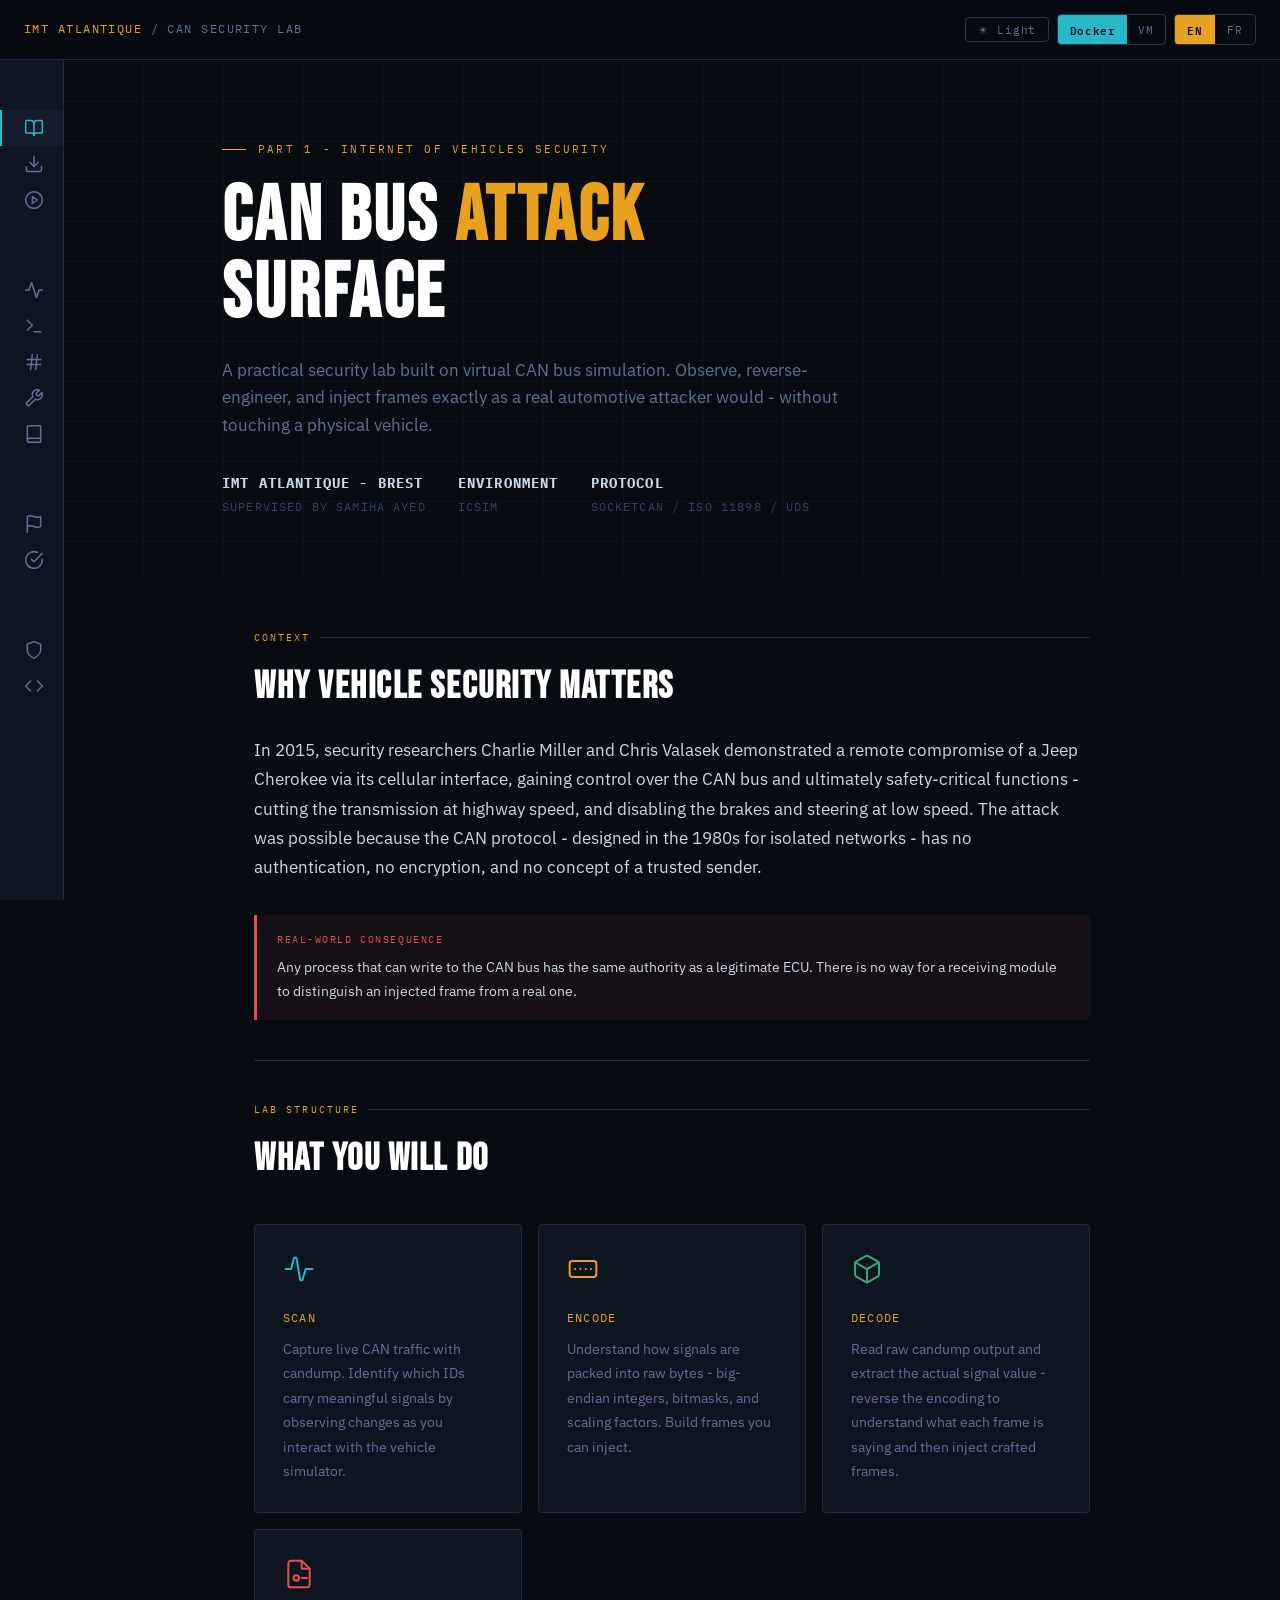
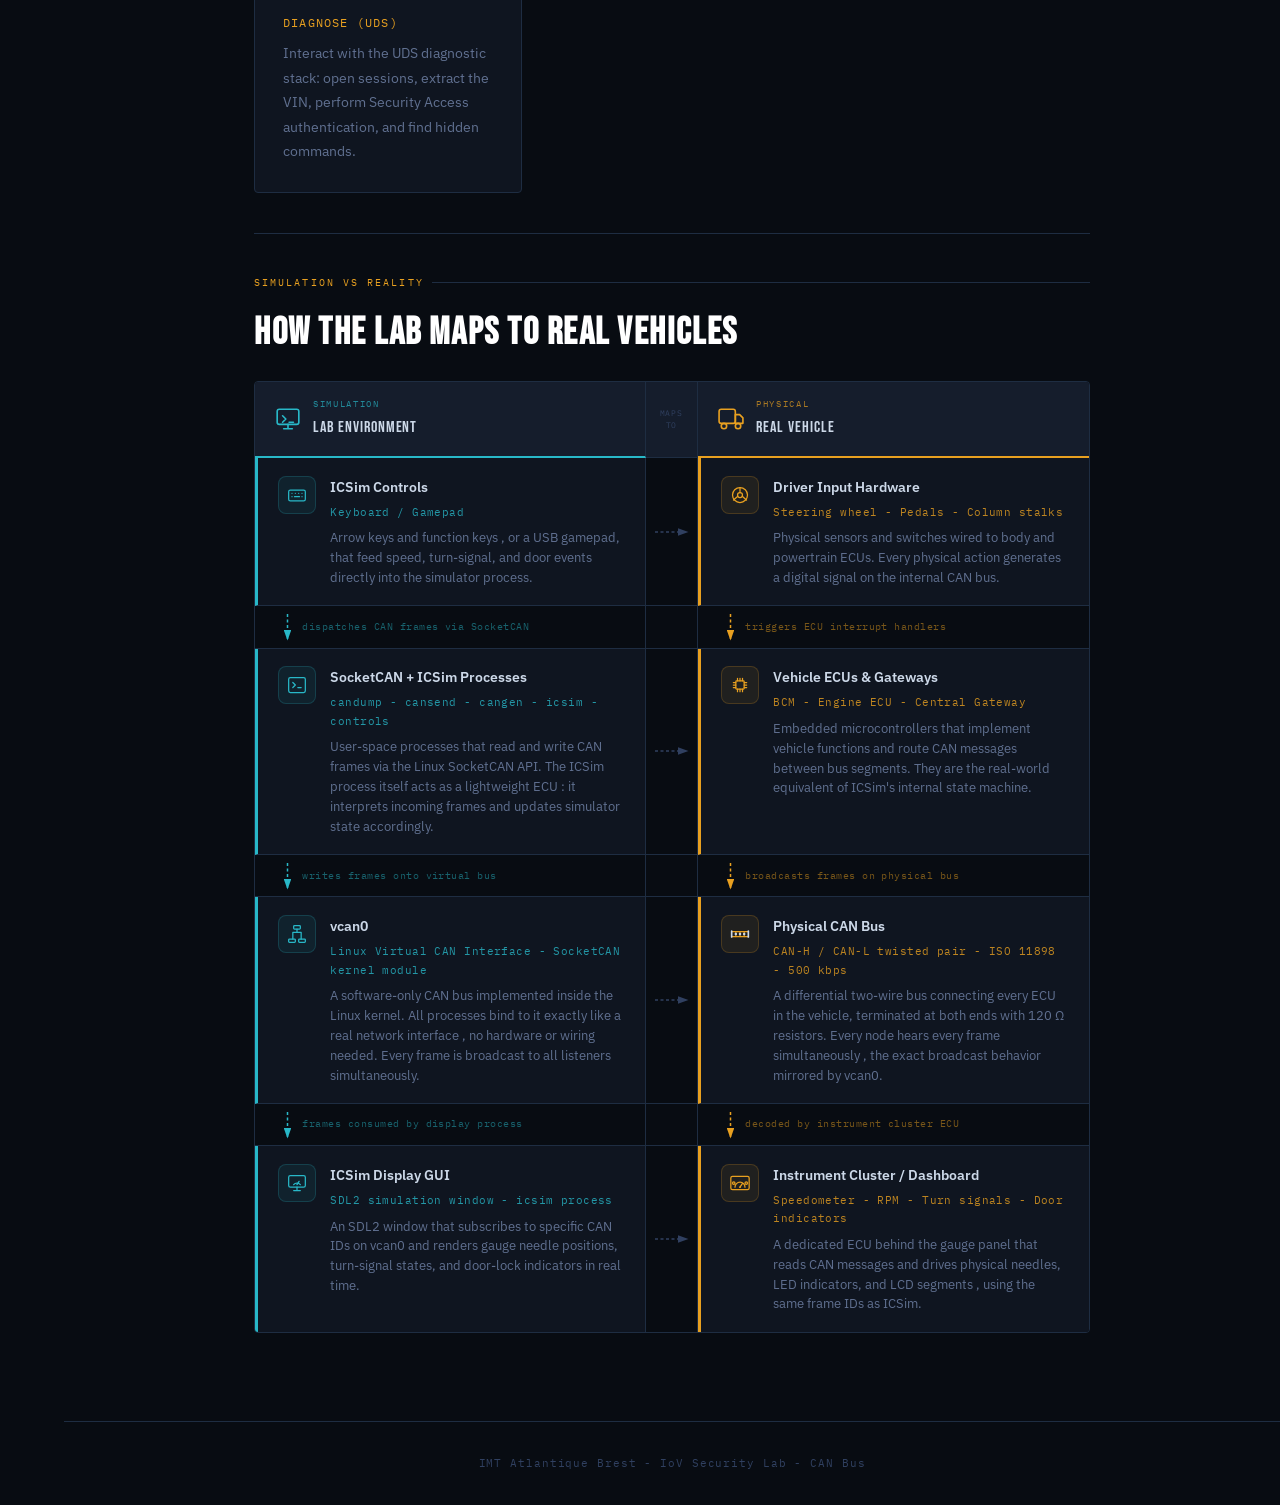
==== commit f97169c9: "web content" ====
--- a/web/index.html
+++ b/web/index.html
@@ -1,7 +1,7 @@
 <!DOCTYPE html>
 <!-- SPDX-License-Identifier: GPL-3.0-or-later
      Copyright (c) 2026 Xpert <ahmad.pc.saad@gmail.com> - IMT Atlantique, IoV Security Lab -->
-<html lang="en" data-lang="en">
+<html lang="en" data-lang="en" data-env="docker">
 
 <head>
   <meta charset="UTF-8">
@@ -403,6 +403,10 @@
     <div class="nav-brand">IMT Atlantique <span>/ CAN Security Lab</span></div>
     <div class="nav-controls">
       <button class="theme-btn" id="theme-toggle" onclick="toggleTheme()">&#9728; Light</button>
+      <div class="env-toggle" role="group" aria-label="Environment / Environnement" title="Which environment's commands to show / Quel environnement afficher">
+        <button class="env-btn active" data-env="docker" onclick="selectEnv('docker')">Docker</button>
+        <button class="env-btn" data-env="vm" onclick="selectEnv('vm')">VM</button>
+      </div>
       <div class="lang-toggle">
         <button class="lang-btn active" onclick="setLang('en')">EN</button>
         <button class="lang-btn" onclick="setLang('fr')">FR</button>
@@ -416,27 +420,27 @@
     <div class="sidebar-nav">
       <div class="sidebar-group">
         <div class="sidebar-group-label"><span class="en">Foundations</span><span class="fr">Fondations</span></div>
-        <a href="#" onclick="return showPage('intro')" class="active" id="nav-intro"><span class="en">Introduction</span><span class="fr">Introduction</span></a>
-        <a href="#" onclick="return showPage('setup')" id="nav-setup"><span class="en">Installation</span><span class="fr">Installation</span></a>
-        <a href="#" onclick="return showPage('usage')" id="nav-usage"><span class="en">Getting Started</span><span class="fr">Prise en main</span></a>
+        <a href="#" onclick="return showPage('intro')" class="active" id="nav-intro"><svg class="nav-icon" viewBox="0 0 24 24"><path d="M12 7v14"/><path d="M3 18a1 1 0 0 1-1-1V4a1 1 0 0 1 1-1h5a4 4 0 0 1 4 4 4 4 0 0 1 4-4h5a1 1 0 0 1 1 1v13a1 1 0 0 1-1 1h-6a3 3 0 0 0-3 3 3 3 0 0 0-3-3z"/></svg><span class="nav-label"><span class="en">Introduction</span><span class="fr">Introduction</span></span></a>
+        <a href="#" onclick="return showPage('setup')" id="nav-setup"><svg class="nav-icon" viewBox="0 0 24 24"><path d="M21 15v4a2 2 0 0 1-2 2H5a2 2 0 0 1-2-2v-4"/><polyline points="7 10 12 15 17 10"/><line x1="12" x2="12" y1="15" y2="3"/></svg><span class="nav-label"><span class="en">Installation</span><span class="fr">Installation</span></span></a>
+        <a href="#" onclick="return showPage('usage')" id="nav-usage"><svg class="nav-icon" viewBox="0 0 24 24"><circle cx="12" cy="12" r="10"/><polygon points="10 8 16 12 10 16 10 8"/></svg><span class="nav-label"><span class="en">Getting Started</span><span class="fr">Prise en main</span></span></a>
       </div>
       <div class="sidebar-group">
         <div class="sidebar-group-label"><span class="en">The Protocol</span><span class="fr">Le Protocole</span></div>
-        <a href="#" onclick="return showPage('can')" id="nav-can"><span class="en">CAN Bus</span><span class="fr">Bus CAN</span></a>
-        <a href="#" onclick="return showPage('encoding')" id="nav-encoding"><span class="en">Signal Encoding</span><span class="fr">Encodage</span></a>
-        <a href="#" onclick="return showPage('uds')" id="nav-uds"><span class="en">UDS Diagnostics</span><span class="fr">Diagnostic UDS</span></a>
-        <a href="#" onclick="return showPage('cancmds')" id="nav-cancmds"><span class="en">CAN Commands</span><span class="fr">Commandes CAN</span></a>
-        <a href="#" onclick="return showPage('reference')" id="nav-reference"><span class="en">Reference</span><span class="fr">Référence</span></a>
+        <a href="#" onclick="return showPage('can')" id="nav-can"><svg class="nav-icon" viewBox="0 0 24 24"><path d="M22 12h-4l-3 9L9 3l-3 9H2"/></svg><span class="nav-label"><span class="en">CAN Bus</span><span class="fr">Bus CAN</span></span></a>
+        <a href="#" onclick="return showPage('cancmds')" id="nav-cancmds"><svg class="nav-icon" viewBox="0 0 24 24"><polyline points="4 17 10 11 4 5"/><line x1="12" x2="20" y1="19" y2="19"/></svg><span class="nav-label"><span class="en">CAN Commands</span><span class="fr">Commandes CAN</span></span></a>
+        <a href="#" onclick="return showPage('encoding')" id="nav-encoding"><svg class="nav-icon" viewBox="0 0 24 24"><line x1="4" x2="20" y1="9" y2="9"/><line x1="4" x2="20" y1="15" y2="15"/><line x1="10" x2="8" y1="3" y2="21"/><line x1="16" x2="14" y1="3" y2="21"/></svg><span class="nav-label"><span class="en">Signal Encoding</span><span class="fr">Encodage</span></span></a>
+        <a href="#" onclick="return showPage('uds')" id="nav-uds"><svg class="nav-icon" viewBox="0 0 24 24"><path d="M14.7 6.3a1 1 0 0 0 0 1.4l1.6 1.6a1 1 0 0 0 1.4 0l3.77-3.77a6 6 0 0 1-7.94 7.94l-6.91 6.91a2.12 2.12 0 0 1-3-3l6.91-6.91a6 6 0 0 1 7.94-7.94l-3.76 3.76z"/></svg><span class="nav-label"><span class="en">UDS Diagnostics</span><span class="fr">Diagnostic UDS</span></span></a>
+        <a href="#" onclick="return showPage('reference')" id="nav-reference"><svg class="nav-icon" viewBox="0 0 24 24"><path d="M4 19.5A2.5 2.5 0 0 1 6.5 17H20"/><path d="M6.5 2H20v20H6.5A2.5 2.5 0 0 1 4 19.5v-15A2.5 2.5 0 0 1 6.5 2z"/></svg><span class="nav-label"><span class="en">Reference</span><span class="fr">Référence</span></span></a>
       </div>
       <div class="sidebar-group">
         <div class="sidebar-group-label"><span class="en">Attack</span><span class="fr">Attaque</span></div>
-        <a href="#" onclick="return showPage('todo')" id="nav-todo"><span class="en">Challenges</span><span class="fr">Défis</span></a>
-        <a href="#" onclick="return showPage('solutions')" id="nav-solutions"><span class="en">Solutions</span><span class="fr">Solutions</span></a>
+        <a href="#" onclick="return showPage('todo')" id="nav-todo"><svg class="nav-icon" viewBox="0 0 24 24"><path d="M4 15s1-1 4-1 5 2 8 2 4-1 4-1V3s-1 1-4 1-5-2-8-2-4 1-4 1z"/><line x1="4" x2="4" y1="22" y2="15"/></svg><span class="nav-label"><span class="en">Challenges</span><span class="fr">Défis</span></span></a>
+        <a href="#" onclick="return showPage('solutions')" id="nav-solutions"><svg class="nav-icon" viewBox="0 0 24 24"><path d="M22 11.08V12a10 10 0 1 1-5.93-9.14"/><polyline points="22 4 12 14.01 9 11.01"/></svg><span class="nav-label"><span class="en">Solutions</span><span class="fr">Solutions</span></span></a>
       </div>
       <div class="sidebar-group">
         <div class="sidebar-group-label"><span class="en">Defend</span><span class="fr">Défense</span></div>
-        <a href="#" onclick="return showPage('ids')" id="nav-ids"><span class="en">Detection &amp; Prevention</span><span class="fr">Détection &amp; Prévention</span></a>
-        <a href="#" onclick="return showPage('impl-source')" id="nav-impl-source"><span class="en">Implementation Source</span><span class="fr">Code Source</span></a>
+        <a href="#" onclick="return showPage('ids')" id="nav-ids"><svg class="nav-icon" viewBox="0 0 24 24"><path d="M12 22s8-4 8-10V5l-8-3-8 3v7c0 6 8 10 8 10z"/></svg><span class="nav-label"><span class="en">Detection &amp; Prevention</span><span class="fr">Détection &amp; Prévention</span></span></a>
+        <a href="#" onclick="return showPage('impl-source')" id="nav-impl-source"><svg class="nav-icon" viewBox="0 0 24 24"><polyline points="16 18 22 12 16 6"/><polyline points="8 6 2 12 8 18"/></svg><span class="nav-label"><span class="en">Implementation Source</span><span class="fr">Code Source</span></span></a>
       </div>
     </div>
   </aside>
@@ -484,12 +488,12 @@
       </h2>
       <p class="lead">
         <span class="en">In 2015, security researchers Charlie Miller and Chris Valasek demonstrated a remote compromise
-          of a Jeep Cherokee via its cellular interface, gaining control over the CAN bus and ultimately the vehicle's
-          brakes and steering at highway speed. The attack was possible because the CAN protocol - designed in the 1980s
+          of a Jeep Cherokee via its cellular interface, gaining control over the CAN bus and ultimately safety-critical
+          functions - cutting the transmission at highway speed, and disabling the brakes and steering at low speed. The attack was possible because the CAN protocol - designed in the 1980s
           for isolated networks - has no authentication, no encryption, and no concept of a trusted sender.</span>
         <span class="fr">En 2015, les chercheurs en sécurité Charlie Miller et Chris Valasek ont démontré une
           compromission à distance d'une Jeep Cherokee via son interface cellulaire, prenant le contrôle du bus CAN et
-          finalement des freins et de la direction du véhicule à grande vitesse. L'attaque était possible parce que le
+          finalement de fonctions critiques - coupant la transmission à grande vitesse, et désactivant les freins et la direction à basse vitesse. L'attaque était possible parce que le
           protocole CAN - conçu dans les années 1980 pour des réseaux isolés - n'a ni authentification, ni chiffrement,
           ni notion d'émetteur de confiance.</span>
       </p>
@@ -909,7 +913,7 @@
             <div>
               <span class="imap-card-name en">ICSim Controls</span><span class="imap-card-name fr">Contrôles
                 ICSim</span>
-              <span class="imap-card-tech">Keyboard / Gamepad</span>
+              <span class="imap-card-tech en">Keyboard / Gamepad</span><span class="imap-card-tech fr">Clavier / Manette</span>
               <span class="imap-card-detail en">Arrow keys and function keys , or a USB gamepad, that feed speed,
                 turn-signal, and door events directly into the simulator process.</span>
               <span class="imap-card-detail fr">Touches directionnelles et de fonction , ou manette USB, qui injectent
@@ -932,7 +936,7 @@
             <div>
               <span class="imap-card-name en">Driver Input Hardware</span><span class="imap-card-name fr">Équipements de
                 Conduite</span>
-              <span class="imap-card-tech">Steering wheel - Pedals - Column stalks</span>
+              <span class="imap-card-tech en">Steering wheel - Pedals - Column stalks</span><span class="imap-card-tech fr">Volant - Pédales - Commodos</span>
               <span class="imap-card-detail en">Physical sensors and switches wired to body and powertrain ECUs. Every
                 physical action generates a digital signal on the internal CAN bus.</span>
               <span class="imap-card-detail fr">Capteurs et interrupteurs physiques reliés aux ECUs carrosserie et
@@ -987,7 +991,7 @@
             <div>
               <span class="imap-card-name en">Vehicle ECUs &amp; Gateways</span><span class="imap-card-name fr">ECUs
                 &amp; Passerelles Véhicule</span>
-              <span class="imap-card-tech">BCM - Engine ECU - Central Gateway</span>
+              <span class="imap-card-tech en">BCM - Engine ECU - Central Gateway</span><span class="imap-card-tech fr">BCM - ECU moteur - Passerelle centrale</span>
               <span class="imap-card-detail en">Embedded microcontrollers that implement vehicle functions and route CAN
                 messages between bus segments. They are the real-world equivalent of ICSim's internal state
                 machine.</span>
@@ -1023,7 +1027,7 @@
               </svg></div>
             <div>
               <span class="imap-card-name en">vcan0</span><span class="imap-card-name fr">vcan0</span>
-              <span class="imap-card-tech">Linux Virtual CAN Interface - SocketCAN kernel module</span>
+              <span class="imap-card-tech en">Linux Virtual CAN Interface - SocketCAN kernel module</span><span class="imap-card-tech fr">Interface CAN virtuelle Linux - module noyau SocketCAN</span>
               <span class="imap-card-detail en">A software-only CAN bus implemented inside the Linux kernel. All
                 processes bind to it exactly like a real network interface , no hardware or wiring needed. Every frame
                 is broadcast to all listeners simultaneously.</span>
@@ -1053,7 +1057,7 @@
             <div>
               <span class="imap-card-name en">Physical CAN Bus</span><span class="imap-card-name fr">Bus CAN
                 Physique</span>
-              <span class="imap-card-tech">CAN-H / CAN-L twisted pair - ISO 11898 - 500 kbps</span>
+              <span class="imap-card-tech en">CAN-H / CAN-L twisted pair - ISO 11898 - 500 kbps</span><span class="imap-card-tech fr">Paire torsadée CAN-H / CAN-L - ISO 11898 - 500 kbps</span>
               <span class="imap-card-detail en">A differential two-wire bus connecting every ECU in the vehicle,
                 terminated at both ends with 120 Ω resistors. Every node hears every frame simultaneously , the exact
                 broadcast behavior mirrored by vcan0.</span>
@@ -1090,7 +1094,7 @@
             <div>
               <span class="imap-card-name en">ICSim Display GUI</span><span class="imap-card-name fr">Interface
                 Graphique ICSim</span>
-              <span class="imap-card-tech">SDL2 simulation window - icsim process</span>
+              <span class="imap-card-tech en">SDL2 simulation window - icsim process</span><span class="imap-card-tech fr">Fenêtre de simulation SDL2 - processus icsim</span>
               <span class="imap-card-detail en">An SDL2 window that subscribes to specific CAN IDs on vcan0 and renders
                 gauge needle positions, turn-signal states, and door-lock indicators in real time.</span>
               <span class="imap-card-detail fr">Une fenêtre SDL2 qui s'abonne à des CAN IDs spécifiques sur vcan0 et
@@ -1115,7 +1119,7 @@
             <div>
               <span class="imap-card-name en">Instrument Cluster / Dashboard</span><span
                 class="imap-card-name fr">Tableau de Bord / Combiné d'Instruments</span>
-              <span class="imap-card-tech">Speedometer - RPM - Turn signals - Door indicators</span>
+              <span class="imap-card-tech en">Speedometer - RPM - Turn signals - Door indicators</span><span class="imap-card-tech fr">Compteur - Régime - Clignotants - Voyants de porte</span>
               <span class="imap-card-detail en">A dedicated ECU behind the gauge panel that reads CAN messages and
                 drives physical needles, LED indicators, and LCD segments , using the same frame IDs as ICSim.</span>
               <span class="imap-card-detail fr">Un ECU dédié derrière la platine de jauges qui lit les messages CAN et
@@ -2102,7 +2106,7 @@
           <tbody>
             <tr>
               <td>CAN</td>
-              <td>1 Mbit/s</td>
+              <td>500 kbit/s - 1 Mbit/s</td>
               <td><span class="en">Powertrain, brakes (safety-critical)</span><span class="fr">Groupe motopropulseur,
                   freins (sécurité critique)</span></td>
             </tr>
@@ -2260,14 +2264,14 @@
       <div class="section-label"><span class="en">Speed Signal - 0x244</span><span class="fr">Signal Vitesse -
           0x244</span></div>
       <h2><span class="en">Big-Endian 16-bit Integer</span><span class="fr">Entier 16 bits Big-Endian</span></h2>
-      <p><span class="en">Watch out for the units: the instrument-cluster needle reads in <strong>mph</strong> (the gauge
-          tops out at ~100 mph), but the value carried on the bus is the speed in <strong>km/h × 100</strong>. So a
+      <p><span class="en">Watch out for the units: the instrument-cluster needle reads in <strong>mph</strong> (the
+          controls limiter caps legitimate driving at ~100 mph, though the dial itself reaches higher), but the value carried on the bus is the speed in <strong>km/h × 100</strong>. So a
           reading off the dial must first be converted <strong>mph → km/h</strong>, then multiplied by 100. For example,
           a needle at <strong>100 mph</strong> is ≈ 160.93 km/h, which becomes 16093 - a value that requires a 16-bit
           integer (range 0 to 65535). It is split <strong>big-endian</strong> across bytes [3] and [4]: the most
           significant byte goes first.</span>
         <span class="fr">Attention aux unités : l'aiguille du tableau de bord affiche en <strong>mph</strong> (le
-          compteur culmine à ~100 mph), mais la valeur transportée sur le bus est la vitesse en <strong>km/h ×
+          limiteur des controls plafonne la conduite légitime à ~100 mph, mais le cadran lui-même va plus haut), mais la valeur transportée sur le bus est la vitesse en <strong>km/h ×
             100</strong>. Une valeur lue sur le cadran doit donc d'abord être convertie <strong>mph → km/h</strong>, puis
           multipliée par 100. Par exemple, une aiguille à <strong>100 mph</strong> vaut ≈ 160,93 km/h, ce qui devient
           16093 - une valeur qui nécessite un entier 16 bits (plage 0 à 65535). Elle est répartie en
@@ -2499,7 +2503,7 @@
           Portes</span></h2>
       <div class="info-block" style="border-left-color:var(--amber); margin-bottom:0;">
         <div class="info-block-label"><span class="en">Moved to Exercise</span><span class="fr">Déplacé vers l'exercice</span></div>
-        <p style="margin:0; font-size:0.9rem;"><span class="en">The encoding details for this signal (byte position, bit layout, and example frames) have been moved to challenge <strong>#08 "Unlock All Doors"</strong> in the TO-DO section. Discover the CAN ID, byte position, and bitmask logic by interacting with ICSim and sniffing the bus.</span><span class="fr">Les détails d'encodage de ce signal (position de l'octet, disposition des bits et exemples de trames) ont été déplacés vers le défi <strong>#08 "Déverrouiller toutes les portes"</strong> dans la section TO-DO. Découvrez l'ID CAN, la position de l'octet et la logique de masque binaire en interagissant avec ICSim et en sniffant le bus.</span></p>
+        <p style="margin:0; font-size:0.9rem;"><span class="en">The encoding details for this signal (byte position, bit layout, and example frames) have been moved to challenge <strong>#05 "Unlock All Doors"</strong> in the TO-DO section. Discover the CAN ID, byte position, and bitmask logic by interacting with ICSim and sniffing the bus.</span><span class="fr">Les détails d'encodage de ce signal (position de l'octet, disposition des bits et exemples de trames) ont été déplacés vers le défi <strong>#05 "Déverrouiller toutes les portes"</strong> dans la section TO-DO. Découvrez l'ID CAN, la position de l'octet et la logique de masque binaire en interagissant avec ICSim et en sniffant le bus.</span></p>
       </div>
 
       <hr class="divider">
@@ -3609,11 +3613,11 @@
           <div class="challenge-body">
             <p>
               <span class="en">Push the speedometer needle past the controls window's software speed limiter. Legitimate
-                driving is capped at the gauge's <strong>~100 mph</strong> limit (≈ 160.93 km/h on the bus); bypass it by
+                driving is capped at <strong>~100 mph</strong> by the controls limiter (≈ 160.93 km/h on the bus); bypass it by
                 injecting forged speed frames faster than the legitimate sender, so the cluster shows a speed the car
                 could never reach on its own.</span>
               <span class="fr">Faire dépasser à l'aiguille du compteur le limiteur logiciel de la fenêtre controls. La
-                conduite légitime est plafonnée à la limite du cadran d'environ <strong>100 mph</strong> (≈ 160,93 km/h
+                conduite légitime est plafonnée à environ <strong>100 mph</strong> par le limiteur des controls (≈ 160,93 km/h
                 sur le bus) ; contournez-le en injectant des trames de vitesse forgées plus vite que l'émetteur légitime,
                 pour que le combiné affiche une vitesse que la voiture ne pourrait jamais atteindre seule.</span>
             </p>
@@ -3849,11 +3853,11 @@
             <p>
               <span class="en"><strong>Important:</strong> this routine is only accessible in the <strong>extended
                   diagnostic session</strong>. You must open it before enumerating, and keep it alive with TesterPresent
-                while you scan - the session times out if it receives no traffic for more than one second.</span>
+                while you scan - the session times out if it receives no traffic for more than 3.5 seconds.</span>
               <span class="fr"><strong>Important :</strong> cette routine n'est accessible qu'en <strong>session de
                   diagnostic étendue</strong>. Vous devez l'ouvrir avant d'énumérer, et la maintenir en vie avec
-                TesterPresent pendant le scan - la session expire si elle ne reçoit aucun trafic pendant plus d'une
-                seconde.</span>
+                TesterPresent pendant le scan - la session expire si elle ne reçoit aucun trafic pendant plus de 3,5
+                secondes.</span>
             </p>
 
             <div class="challenge-hint">
@@ -4204,10 +4208,10 @@
           <div class="istp-legend-item"><div class="istp-legend-dot" style="background:var(--amber)"></div><span class="en">Freshness (anti-replay)</span><span class="fr">Fraîcheur (anti-rejeu)</span></div>
           <div class="istp-legend-item"><div class="istp-legend-dot" style="background:var(--green)"></div><span class="en">Authenticity (anti-forge)</span><span class="fr">Authenticité (anti-forge)</span></div>
         </div>
-        <div style="background:var(--code-bg); border:1px solid var(--border); border-radius:3px; padding:0.8rem 1rem; font-family:var(--mono); font-size:0.72rem; color:var(--text-dim); line-height:1.7; margin-top:1.25rem;">
-          <span class="hl-dim"># How the MAC (green box above) is COMPUTED - its inputs, not the wire order.</span><br>
-          <span class="hl-dim"># 14 input bytes -> AES-128-CMAC -> keep the first 8 as the trailer.</span><br>
-          <span class="hl-green">MAC</span> = AES-128-CMAC( key, <span class="hl-cyan">id</span><span class="hl-dim">(2B BE)</span> &Vert; <span class="hl-cyan">data[0..7]</span> &Vert; <span class="hl-amber">FV</span><span class="hl-dim">(4B BE)</span> )[<span class="hl-green">0..7</span>]
+        <div class="io-block" style="--io-accent:var(--green); margin-top:1.25rem;">
+          <div class="io-block-label"><span class="en">How the MAC is computed - its inputs, not the wire order</span><span class="fr">Comment le MAC est calculé - ses entrées, pas l'ordre sur le fil</span></div>
+          <div class="io-block-note"><span class="en">14 input bytes - the arbitration ID, the 8-byte payload and the freshness counter - are fed through AES-128-CMAC; the first 8 bytes of the result become the trailer.</span><span class="fr">14 octets d'entrée - l'ID d'arbitrage, la charge utile de 8 octets et le compteur de fraîcheur - passent par AES-128-CMAC ; les 8 premiers octets du résultat deviennent le trailer.</span></div>
+          <div class="io-code"><span class="hl-green">MAC</span> = AES-128-CMAC( key, <span class="hl-cyan">id</span><span class="hl-dim">(2B BE)</span> &Vert; <span class="hl-cyan">data[0..7]</span> &Vert; <span class="hl-amber">FV</span><span class="hl-dim">(4B BE)</span> )[<span class="hl-green">0..7</span>]</div>
         </div>
       </div>
 
@@ -4256,8 +4260,9 @@
             trame et affiche une ligne comme celle-ci sur sa console - un rejet d'injection ou de rejeu est donc visible, pas
             silencieux :</span>
         </p>
-        <div style="background:var(--code-bg); border:1px solid var(--border); border-radius:3px; padding:0.7rem 0.9rem; font-family:var(--mono); font-size:0.72rem; color:var(--text-dim); line-height:1.7;">
-          <span class="hl-red">[SecOC]</span> dropped unauthenticated/replayed frame <span class="hl-amber">0x244</span>
+        <div class="io-block" style="--io-accent:var(--red);">
+          <div class="io-block-label"><span class="en">Cluster console</span><span class="fr">Console du combiné</span></div>
+          <div class="io-code"><span class="hl-red">[SecOC]</span> dropped unauthenticated/replayed frame <span class="hl-amber">0x244</span></div>
         </div>
       </div>
 
@@ -4386,7 +4391,7 @@
             </div>
           </div>
           <div style="padding:1.25rem; font-size:0.85rem; line-height:1.65; color:var(--text);">
-            <p style="margin:0;"><span class="en">RoutineControl requests arriving closer together than 250 ms are rejected with <code>busyRepeatRequest</code> (NRC <code>0x21</code>), and a flood keeps resetting the timer so it stays blocked. At that minimum spacing, a full 3-byte exhaustive scan (16.7 million combinations) would take roughly <strong>48 days</strong> instead of minutes. A legitimate tester sending occasional routines is unaffected.</span><span class="fr">Les requêtes RoutineControl plus rapprochées que 250 ms sont rejetées avec <code>busyRepeatRequest</code> (NRC <code>0x21</code>), et un flood réarme sans cesse le minuteur, donc cela reste bloqué. À cet espacement minimal, un scan exhaustif complet de 3 octets (16,7 millions de combinaisons) prendrait environ <strong>48 jours</strong> au lieu de minutes. Un testeur légitime envoyant des routines occasionnelles n'est pas affecté.</span></p>
+            <p style="margin:0;"><span class="en">RoutineControl requests arriving closer together than 250 ms are rejected with <code>busyRepeatRequest</code> (NRC <code>0x21</code>), and a flood keeps resetting the timer so it stays blocked. At that minimum spacing, a full 3-byte exhaustive scan (8.3 million combinations) would take roughly <strong>24 days</strong> instead of minutes. A legitimate tester sending occasional routines is unaffected.</span><span class="fr">Les requêtes RoutineControl plus rapprochées que 250 ms sont rejetées avec <code>busyRepeatRequest</code> (NRC <code>0x21</code>), et un flood réarme sans cesse le minuteur, donc cela reste bloqué. À cet espacement minimal, un scan exhaustif complet de 3 octets (8,3 millions de combinaisons) prendrait environ <strong>24 jours</strong> au lieu de minutes. Un testeur légitime envoyant des routines occasionnelles n'est pas affecté.</span></p>
           </div>
         </div>
       </div>
@@ -4466,7 +4471,7 @@
       <div class="info-block" style="margin:0.75rem 0 0.5rem">
         <div class="info-block-label"><span class="en">Download</span><span class="fr">Téléchargement</span></div>
         <p style="margin:0;font-family:var(--mono);font-size:0.85rem">
-          <a href="https://pub-4a6a1ac2b4194356b0c94d3c90ac1a97.r2.dev/Virtual%20Machines/AMD/1.0.zip" target="_blank" rel="noopener" style="color:var(--cyan)">
+          <a href="https://pub-4a6a1ac2b4194356b0c94d3c90ac1a97.r2.dev/Files/Automtion-Suite.zip" target="_blank" rel="noopener" style="color:var(--cyan)">
             <span class="en">→ ICSim Automation Suite (.zip)</span>
             <span class="fr">→ ICSim Automation Suite (.zip)</span>
           </a>
@@ -4475,21 +4480,20 @@
       <p style="margin:0.75rem 0 0.4rem; font-size:0.9rem; color:var(--text); line-height:1.6;">
         <span class="en"><strong>1)</strong> On your <strong>host</strong>, <strong>unzip</strong> the Automation Suite you
           downloaded (double-click it) - you get an <code>Automation-Suite</code> folder. Copy that <strong>whole folder</strong>
-          into the lab with <code>scp -r</code>. This shows the Docker port (<code>2222</code>); on the VM drop the
-          <code>-P</code> and use the VM's IP (see
-          <a href="#" onclick="return showPage('usage')" style="color:var(--cyan)">Getting Started</a>).</span>
+          into the lab with <code>scp -r</code> - the command below follows the <strong>Docker / VM</strong> switch at the top
+          of the page.</span>
         <span class="fr"><strong>1)</strong> Sur votre <strong>hôte</strong>, <strong>décompressez</strong> l'Automation Suite
           téléchargée (double-clic) - vous obtenez un dossier <code>Automation-Suite</code>. Copiez <strong>tout le
-          dossier</strong> dans le lab avec <code>scp -r</code>. Ceci montre le port Docker (<code>2222</code>) ; sur la VM,
-          enlevez <code>-P</code> et utilisez l'IP de la VM (voir
-          <a href="#" onclick="return showPage('usage')" style="color:var(--cyan)">Prise en main</a>).</span>
+          dossier</strong> dans le lab avec <code>scp -r</code> - la commande ci-dessous suit le sélecteur <strong>Docker /
+          VM</strong> en haut de la page.</span>
       </p>
       <div class="code-bg" style="background:var(--code-bg); border:1px solid var(--border2); border-radius:var(--radius); overflow:hidden; margin:0.5rem 0;">
         <div style="background:rgba(0,0,0,0.3); padding:0.75rem 1.25rem; font-family:var(--mono); font-size:0.8rem; color:var(--text-dim); border-bottom:1px solid var(--border2); display:flex; justify-content:space-between; align-items:center;">
           <span><span class="en">On your host - copy the unzipped folder in</span><span class="fr">Sur l'hôte - copier le dossier décompressé</span></span>
           <span style="color:var(--green);">Bash</span>
         </div>
-<pre style="margin:0; padding:1.25rem; background:transparent;"><code><span class="hl-amber">scp</span> -P <span class="hl-cyan">2222</span> <span class="hl-green">-r</span> ./Automation-Suite/ workshop@localhost:/home/workshop/</code></pre>
+<div class="docker-only"><pre style="margin:0; padding:1.25rem; background:transparent;"><code><span class="hl-amber">scp</span> -P <span class="hl-cyan">2222</span> <span class="hl-green">-r</span> ./Automation-Suite/ workshop@localhost:/home/workshop/</code></pre></div>
+<div class="vm-only"><pre style="margin:0; padding:1.25rem; background:transparent;"><code><span class="hl-amber">scp</span> <span class="hl-green">-r</span> ./Automation-Suite/ workshop@<span class="hl-cyan">&lt;vm-ip&gt;</span>:/home/workshop/</code></pre></div>
       </div>
       <p style="margin:0.75rem 0 0.4rem; font-size:0.9rem; color:var(--text); line-height:1.6;">
         <span class="en"><strong>2)</strong> Inside the lab (over SSH), step into the folder and run
@@ -4681,8 +4685,8 @@
         <span class="fr">Fichiers d'implémentation annotés</span>
       </h2>
       <p class="lead">
-        <span class="en">The full source code of the secured simulator, with inline comments explaining each security mechanism — SecOC authentication, freshness counters, MAC truncation, and UDS hardening.</span>
-        <span class="fr">Le code source complet du simulateur sécurisé, avec des commentaires en ligne expliquant chaque mécanisme de sécurité — authentification SecOC, compteurs de fraîcheur, troncature MAC, et durcissement UDS.</span>
+        <span class="en">The full source code of the secured simulator, with inline comments explaining each security mechanism - SecOC authentication, freshness counters, MAC truncation, and UDS hardening.</span>
+        <span class="fr">Le code source complet du simulateur sécurisé, avec des commentaires en ligne expliquant chaque mécanisme de sécurité - authentification SecOC, compteurs de fraîcheur, troncature MAC, et durcissement UDS.</span>
       </p>
       <div class="info-block">
         <div class="info-block-label">GitHub</div>
@@ -4777,18 +4781,47 @@
             </div>
           </div>
 
+          <!-- byte[0] bitfield breakdown -->
+          <div class="frame-diagram">
+            <div class="frame-cell active-byte">
+              <div class="byte-idx">[0]</div>
+              <div class="byte-val">01</div>
+              <div class="byte-label"><span class="en">signal bits</span><span class="fr">bits signal</span></div>
+            </div>
+            <div class="frame-cell"><div class="byte-idx">[1]</div><div class="byte-val">--</div><div class="byte-label"></div></div>
+            <div class="frame-cell"><div class="byte-idx">[2]</div><div class="byte-val">--</div><div class="byte-label"></div></div>
+            <div class="frame-cell"><div class="byte-idx">[3]</div><div class="byte-val">--</div><div class="byte-label"></div></div>
+            <div class="frame-cell"><div class="byte-idx">[4]</div><div class="byte-val">--</div><div class="byte-label"></div></div>
+            <div class="frame-cell"><div class="byte-idx">[5]</div><div class="byte-val">--</div><div class="byte-label"></div></div>
+            <div class="frame-cell"><div class="byte-idx">[6]</div><div class="byte-val">--</div><div class="byte-label"></div></div>
+            <div class="frame-cell"><div class="byte-idx">[7]</div><div class="byte-val">--</div><div class="byte-label"></div></div>
+          </div>
+
+          <div class="io-block" style="--io-accent:var(--amber);">
+            <div class="io-block-label"><span class="en">Why 01 / 02 / 03 - byte[0] is a bitfield</span><span class="fr">Pourquoi 01 / 02 / 03 - l'octet[0] est un champ de bits</span></div>
+            <div class="io-code"><span class="en">bit 0  (0x<span class="hl-amber">01</span>)   <span class="hl-green">LEFT</span>  turn signal
+bit 1  (0x<span class="hl-amber">02</span>)   <span class="hl-green">RIGHT</span> turn signal
+0x01 | 0x02 = 0x<span class="hl-amber">03</span>    <span class="hl-green">BOTH</span> bits set  =  hazards</span><span class="fr">bit 0  (0x<span class="hl-amber">01</span>)   clignotant <span class="hl-green">GAUCHE</span>
+bit 1  (0x<span class="hl-amber">02</span>)   clignotant <span class="hl-green">DROIT</span>
+0x01 | 0x02 = 0x<span class="hl-amber">03</span>    <span class="hl-green">LES DEUX</span> bits  =  warnings</span></div>
+          </div>
+
+          <p style="margin:0 0 0.75rem; font-size:0.9rem; color:var(--text); line-height:1.6;"><span class="en">The loop
+              alternates byte&nbsp;[0] between <code>0x01</code> (left signal on) and <code>0x00</code> (off) every 250&nbsp;ms -
+              about 2&nbsp;Hz, the same cadence as a real blinker.</span><span class="fr">La boucle alterne l'octet&nbsp;[0] entre
+              <code>0x01</code> (clignotant gauche allumé) et <code>0x00</code> (éteint) toutes les 250&nbsp;ms - environ 2&nbsp;Hz,
+              la cadence d'un vrai clignotant.</span></p>
           <div
             style="background:var(--code-bg); border:1px solid var(--border2); border-radius:var(--radius); overflow:hidden;">
             <div
               style="background:rgba(0,0,0,0.3); padding:0.75rem 1.25rem; font-family:var(--mono); font-size:0.8rem; color:var(--text-dim); border-bottom:1px solid var(--border2); display:flex; justify-content:space-between; align-items:center;">
-              <span>Terminal Execution</span>
+              <span><span class="en">Terminal Execution</span><span class="fr">Exécution Terminal</span></span>
               <span style="color:var(--cyan);">Bash</span>
             </div>
-            <pre style="margin:0; padding:1.25rem; background:transparent;"><code><span class="hl-dim"># Left indicator blink at ~2 Hz</span>
-while true; do
-  cansend vcan0 <span class="hl-amber">188</span>#01   <span class="hl-dim"># left ON</span>
+            <pre style="margin:0; padding:1.25rem; background:transparent;"><code>while true; do
+  cansend vcan0 <span class="hl-amber">188</span>#01
   sleep 0.25
-  cansend vcan0 <span class="hl-amber">188</span>#00   <span class="hl-dim"># off</span>
+  cansend vcan0 <span class="hl-amber">188</span>#00
   sleep 0.25
 done</code></pre>
           </div>
@@ -4796,9 +4829,21 @@
           <div class="info-block" style="margin:0; border-left-color:var(--cyan);">
             <div class="info-block-label"><span class="en">Variations</span><span class="fr">Variantes</span></div>
             <p style="margin:0; font-size:0.9rem;"><span class="en">For the right indicator, replace <code>01</code>
-                with <code>02</code>. For hazard warnings, use <code>03</code>.</span><span class="fr">Pour le
+                with <code>02</code>. For hazard warnings, use <code>03</code> (both bits at once).</span><span class="fr">Pour le
                 clignotant droit, remplacez <code>01</code> par <code>02</code>. Pour les warnings, utilisez
-                <code>03</code>.</span></p>
+                <code>03</code> (les deux bits en même temps).</span></p>
+          </div>
+
+          <div class="info-block green" style="margin:0;">
+            <div class="info-block-label"><span class="en">You'll know it worked when…</span><span class="fr">Vous saurez que ça marche quand…</span></div>
+            <p style="margin:0; font-size:0.9rem;"><span class="en">The <strong>left arrow</strong> on the instrument
+                cluster blinks in time with the loop - roughly twice a second - even though you never touched the controls
+                window. Press <kbd>Ctrl-C</kbd> to stop the loop and the arrow goes dark. Challenge&nbsp;01 flips to
+                <strong>done</strong> the moment the cluster shows a signal you didn't press.</span><span class="fr">La
+                <strong>flèche gauche</strong> du tableau de bord clignote au rythme de la boucle - environ deux fois par
+                seconde - sans que vous ayez touché la fenêtre controls. Faites <kbd>Ctrl-C</kbd> pour arrêter la boucle et la
+                flèche s'éteint. Le défi&nbsp;01 passe à <strong>réussi</strong> dès que le tableau affiche un clignotant que
+                vous n'avez pas actionné.</span></p>
           </div>
           <div style="margin-top:1rem">
             <button class="sol-btn" style="padding:0.6rem 1.5rem;font-size:0.75rem" onclick="return showPageAndScroll('todo','ch-01')">← <span class="en">Back to Challenge 01</span><span class="fr">Retour au Défi 01</span></button>
@@ -4860,18 +4905,61 @@
             </div>
           </div>
 
+          <!-- byte[3]/[4] big-endian speed word -->
+          <div class="frame-diagram">
+            <div class="frame-cell"><div class="byte-idx">[0]</div><div class="byte-val">00</div><div class="byte-label">pad</div></div>
+            <div class="frame-cell"><div class="byte-idx">[1]</div><div class="byte-val">00</div><div class="byte-label">pad</div></div>
+            <div class="frame-cell"><div class="byte-idx">[2]</div><div class="byte-val">00</div><div class="byte-label">pad</div></div>
+            <div class="frame-cell active-byte">
+              <div class="byte-idx">[3]</div>
+              <div class="byte-val">4B</div>
+              <div class="byte-label"><span class="en">speed hi</span><span class="fr">vitesse haut</span></div>
+            </div>
+            <div class="frame-cell active-byte">
+              <div class="byte-idx">[4]</div>
+              <div class="byte-val">70</div>
+              <div class="byte-label"><span class="en">speed lo</span><span class="fr">vitesse bas</span></div>
+            </div>
+            <div class="frame-cell"><div class="byte-idx">[5]</div><div class="byte-val">--</div><div class="byte-label"></div></div>
+            <div class="frame-cell"><div class="byte-idx">[6]</div><div class="byte-val">--</div><div class="byte-label"></div></div>
+            <div class="frame-cell"><div class="byte-idx">[7]</div><div class="byte-val">--</div><div class="byte-label"></div></div>
+          </div>
+
+          <div class="io-block" style="--io-accent:var(--amber);">
+            <div class="io-block-label"><span class="en">How the two bytes become a speed</span><span class="fr">Comment les deux octets deviennent une vitesse</span></div>
+            <div class="io-code"><span class="en">byte[3] &lt;&lt; 8  |  byte[4]   =   0x<span class="hl-amber">4B</span><span class="hl-amber">70</span>  =  19312
+19312 / 100                =   193.12 km/h   =  <span class="hl-green">120 mph</span>
+<span class="hl-dim"># big-endian word from [3][4], divided by 100 → km/h</span>
+<span class="hl-dim"># the limiter caps legit driving at 100 mph = 0x3EDD</span></span><span class="fr">octet[3] &lt;&lt; 8  |  octet[4]  =   0x<span class="hl-amber">4B</span><span class="hl-amber">70</span>  =  19312
+19312 / 100                 =   193,12 km/h   =  <span class="hl-green">120 mph</span>
+<span class="hl-dim"># mot big-endian [3][4], divisé par 100 → km/h</span>
+<span class="hl-dim"># le limiteur bloque la conduite à 100 mph = 0x3EDD</span></span></div>
+          </div>
+
           <div
             style="background:var(--code-bg); border:1px solid var(--border2); border-radius:var(--radius); overflow:hidden;">
             <div
               style="background:rgba(0,0,0,0.3); padding:0.75rem 1.25rem; font-family:var(--mono); font-size:0.8rem; color:var(--text-dim); border-bottom:1px solid var(--border2); display:flex; justify-content:space-between; align-items:center;">
-              <span>Terminal Execution</span>
+              <span><span class="en">Terminal Execution</span><span class="fr">Exécution Terminal</span></span>
               <span style="color:var(--cyan);">Bash</span>
             </div>
-            <pre style="margin:0; padding:1.25rem; background:transparent;"><code><span class="hl-dim"># 120 mph -> 193.12 km/h -> x100 = 19312 = 0x4B70</span>
-while true; do
+            <pre style="margin:0; padding:1.25rem; background:transparent;"><code>while true; do
 cansend vcan0 <span class="hl-amber">244</span>#0000004B70
-sleep 0.005   <span class="hl-dim"># 5 ms - faster than controls (~10 ms)</span>
+sleep 0.005
 done</code></pre>
+          </div>
+
+          <div class="info-block green" style="margin:0;">
+            <div class="info-block-label"><span class="en">You'll know it worked when…</span><span class="fr">Vous saurez que ça marche quand…</span></div>
+            <p style="margin:0; font-size:0.9rem;"><span class="en">The needle <strong>jumps to and holds ~120 mph</strong> -
+                well past where flooring the throttle in the controls window can take it (the limiter stops legit driving at
+                100 mph). Because you're re-injecting every 5&nbsp;ms, the reading stays pinned; press <kbd>Ctrl-C</kbd> and it
+                snaps back down as the simulator's own frames win the bus again. Challenge&nbsp;02 completes as soon as the
+                cluster reads ≥&nbsp;100.</span><span class="fr">L'aiguille <strong>saute et se fige à ~120 mph</strong> - bien
+                au-delà de ce que la pédale d'accélérateur permet dans la fenêtre controls (le limiteur bloque la conduite
+                normale à 100 mph). Comme vous réinjectez toutes les 5&nbsp;ms, la valeur reste figée ; faites
+                <kbd>Ctrl-C</kbd> et elle retombe dès que les trames du simulateur reprennent le bus. Le défi&nbsp;02 est validé
+                dès que le tableau affiche ≥&nbsp;100.</span></p>
           </div>
           <div style="margin-top:1rem">
             <button class="sol-btn" style="padding:0.6rem 1.5rem;font-size:0.75rem" onclick="return showPageAndScroll('todo','ch-02')">← <span class="en">Back to Challenge 02</span><span class="fr">Retour au Défi 02</span></button>
@@ -4920,28 +5008,77 @@
                 <span class="en">How it Works</span><span class="fr">Comment ça marche</span>
               </h4>
               <p style="margin:0; font-size:0.9rem; color:var(--text); line-height:1.5;"><span class="en">The
-                  luminosity sensor broadcasts on <code>0x39C</code>. The ECU threshold for turning on headlights is
-                  a value below ~0x60. We can spoof this sensor by continuously injecting a daylight value (e.g.
-                  <code>0xC2</code>) faster than the sensor's own 300 ms broadcast rate.</span><span class="fr">Le
-                  capteur diffuse sur <code>0x39C</code>. Le seuil pour allumer les phares est ~0x60. Nous pouvons
-                  usurper ce capteur en injectant une valeur "jour" (ex. <code>0xC2</code>) plus rapidement que le
-                  capteur lui-même (300 ms).</span></p>
-            </div>
-          </div>
-
+                  luminosity sensor broadcasts on <code>0x39C</code>, and the light level sits in <strong>byte [3]</strong>.
+                  In Night Mode the real sensor sends a low value (~<code>0x1E</code>); the ECU switches the headlights on
+                  whenever byte [3] falls below the <code>~0x60</code> threshold. You can find the ID yourself with
+                  <code>cansniffer</code> while toggling day/night and watching which row's byte [3] swings. We spoof it by
+                  continuously injecting a daylight value (e.g. <code>0xC2</code> = 194) faster than the sensor's own 300 ms
+                  broadcast rate - so the ECU only ever sees "daytime" and keeps the lights off.</span><span class="fr">Le
+                  capteur de luminosité diffuse sur <code>0x39C</code>, et le niveau de lumière se trouve dans
+                  l'<strong>octet [3]</strong>. En mode nuit, le vrai capteur envoie une valeur basse (~<code>0x1E</code>) ;
+                  l'ECU allume les phares dès que l'octet [3] passe sous le seuil <code>~0x60</code>. Vous pouvez trouver l'ID
+                  vous-même avec <code>cansniffer</code> en basculant jour/nuit et en observant quelle ligne voit son octet [3]
+                  varier. Nous l'usurpons en injectant une valeur "jour" (ex. <code>0xC2</code> = 194) plus vite que le capteur
+                  lui-même (300 ms) - l'ECU ne voit alors que du "jour" et laisse les phares éteints.</span></p>
+            </div>
+          </div>
+
+          <!-- byte[3] luminosity value -->
+          <div class="frame-diagram">
+            <div class="frame-cell"><div class="byte-idx">[0]</div><div class="byte-val">00</div><div class="byte-label">pad</div></div>
+            <div class="frame-cell"><div class="byte-idx">[1]</div><div class="byte-val">00</div><div class="byte-label">pad</div></div>
+            <div class="frame-cell"><div class="byte-idx">[2]</div><div class="byte-val">00</div><div class="byte-label">pad</div></div>
+            <div class="frame-cell active-byte">
+              <div class="byte-idx">[3]</div>
+              <div class="byte-val">C2</div>
+              <div class="byte-label"><span class="en">lux level</span><span class="fr">niveau lux</span></div>
+            </div>
+            <div class="frame-cell"><div class="byte-idx">[4]</div><div class="byte-val">00</div><div class="byte-label">pad</div></div>
+            <div class="frame-cell"><div class="byte-idx">[5]</div><div class="byte-val">--</div><div class="byte-label"></div></div>
+            <div class="frame-cell"><div class="byte-idx">[6]</div><div class="byte-val">--</div><div class="byte-label"></div></div>
+            <div class="frame-cell"><div class="byte-idx">[7]</div><div class="byte-val">--</div><div class="byte-label"></div></div>
+          </div>
+
+          <div class="io-block" style="--io-accent:var(--amber);">
+            <div class="io-block-label"><span class="en">The threshold in byte [3]</span><span class="fr">Le seuil dans l'octet [3]</span></div>
+            <div class="io-code"><span class="en">byte[3] &lt; 0x<span class="hl-amber">60</span>   →  ECU reads "dark"      →  <span class="hl-green">headlights ON</span>
+byte[3] ≥ 0x<span class="hl-amber">60</span>   →  ECU reads "daylight"  →  headlights OFF
+<span class="hl-dim"># night sensor sends ~0x1E (dark); we override with 0xC2 (194, bright)</span></span><span class="fr">octet[3] &lt; 0x<span class="hl-amber">60</span>   →  l'ECU lit « sombre »  →  <span class="hl-green">phares ALLUMÉS</span>
+octet[3] ≥ 0x<span class="hl-amber">60</span>   →  l'ECU lit « jour »    →  phares ÉTEINTS
+<span class="hl-dim"># le capteur de nuit envoie ~0x1E (sombre) ; on force 0xC2 (194, clair)</span></span></div>
+          </div>
+
+          <p style="margin:0 0 0.75rem; font-size:0.9rem; color:var(--text); line-height:1.6;"><span class="en">First, press
+              <kbd>S</kbd> in the controls window to switch the simulator into <strong>Night Mode</strong>. Then run this loop in
+              an SSH terminal - it writes a daytime value (<code>0xC2</code>) into byte&nbsp;[3] every 200&nbsp;ms, faster than the
+              sensor's own 300&nbsp;ms period, so the ECU never sees the dark reading.</span><span class="fr">Appuyez d'abord sur
+              <kbd>S</kbd> dans la fenêtre controls pour passer le simulateur en <strong>mode nuit</strong>. Lancez ensuite cette
+              boucle dans un terminal SSH - elle écrit une valeur « jour » (<code>0xC2</code>) dans l'octet&nbsp;[3] toutes les
+              200&nbsp;ms, plus vite que la période de 300&nbsp;ms du capteur, donc l'ECU ne voit jamais la valeur sombre.</span></p>
           <div
             style="background:var(--code-bg); border:1px solid var(--border2); border-radius:var(--radius); overflow:hidden;">
             <div
               style="background:rgba(0,0,0,0.3); padding:0.75rem 1.25rem; font-family:var(--mono); font-size:0.8rem; color:var(--text-dim); border-bottom:1px solid var(--border2); display:flex; justify-content:space-between; align-items:center;">
-              <span>Terminal Execution</span>
+              <span><span class="en">Terminal Execution</span><span class="fr">Exécution Terminal</span></span>
               <span style="color:var(--cyan);">Bash</span>
             </div>
-            <pre style="margin:0; padding:1.25rem; background:transparent;"><code><span class="hl-dim"># Step 1: press 's' or 'n' in controls window to activate night mode</span>
-<span class="hl-dim"># Step 2: inject a bright-light reading faster than 300 ms</span>
-while true; do
-  cansend vcan0 <span class="hl-amber">39C</span>#000000C200   <span class="hl-dim"># data[3] = 0xC2 (daytime range)</span>
-  sleep 0.2                       <span class="hl-dim"># 200 ms < 300 ms sensor period</span>
+            <pre style="margin:0; padding:1.25rem; background:transparent;"><code>while true; do
+  cansend vcan0 <span class="hl-amber">39C</span>#000000C200
+  sleep 0.2
 done</code></pre>
+          </div>
+
+          <div class="info-block green" style="margin:0;">
+            <div class="info-block-label"><span class="en">You'll know it worked when…</span><span class="fr">Vous saurez que ça marche quand…</span></div>
+            <p style="margin:0; font-size:0.9rem;"><span class="en">The simulator is still in <strong>Night Mode</strong>
+                (dark background), yet the <strong>headlight indicator turns off</strong> and the beams go dark - your bright
+                reading is overriding the real sensor. It holds only while the loop runs; press <kbd>Ctrl-C</kbd> and the next
+                genuine sensor frame (~300&nbsp;ms later) flips the lights back on. Challenge&nbsp;03 validates while it's night
+                <em>and</em> byte [3] is above the threshold.</span><span class="fr">Le simulateur est toujours en
+                <strong>mode nuit</strong> (fond sombre), pourtant le <strong>témoin des phares s'éteint</strong> et les
+                faisceaux disparaissent - votre valeur "jour" écrase le vrai capteur. Cela ne tient que tant que la boucle
+                tourne ; faites <kbd>Ctrl-C</kbd> et la prochaine trame réelle du capteur (~300&nbsp;ms après) rallume les
+                phares. Le défi&nbsp;03 est validé quand il fait nuit <em>et</em> que l'octet [3] dépasse le seuil.</span></p>
           </div>
           <div style="margin-top:1rem">
             <button class="sol-btn" style="padding:0.6rem 1.5rem;font-size:0.75rem" onclick="return showPageAndScroll('todo','ch-03')">← <span class="en">Back to Challenge 03</span><span class="fr">Retour au Défi 03</span></button>
@@ -5089,9 +5226,10 @@
               and you have the 17-character VIN:</span><span class="fr">Retirez les octets PCI de tête de chaque trame et le
               remplissage <code>00</code> final, concaténez les octets ASCII restants dans l'ordre, et vous obtenez le VIN de
               17 caractères :</span></p>
-          <div style="background:var(--code-bg); border:1px solid var(--border2); border-radius:var(--radius); overflow:hidden;">
-            <pre style="margin:0; padding:1.25rem; background:transparent;" data-raw="1"><code>57 42 41 52 42 48 41 43 4B 46 41 31 34 39 38 35 30
-<span class="hl-green">W  B  A  R  B  H  A  C  K  F  A  1  4  9  8  5  0</span>   →   WBARBHACKFA149850</code></pre>
+          <div class="io-block" style="--io-accent:var(--green);">
+            <div class="io-block-label"><span class="en">Byte → ASCII</span><span class="fr">Octet → ASCII</span></div>
+            <div class="io-code">57 42 41 52 42 48 41 43 4B 46 41 31 34 39 38 35 30
+<span class="hl-green">W  B  A  R  B  H  A  C  K  F  A  1  4  9  8  5  0</span>   →   WBARBHACKFA149850</div>
           </div>
           <div class="info-block" style="margin:1rem 0 0; border-left-color:var(--cyan);">
             <div class="info-block-label"><span class="en">Keep this VIN - you need it later</span><span class="fr">Gardez ce VIN - il resservira</span></div>
@@ -5148,15 +5286,18 @@
             </div>
             <div style="padding:1.25rem; display:flex; flex-direction:column; gap:0.75rem;">
               <p style="margin:0; font-size:0.9rem; color:var(--text); line-height:1.5;"><span class="en">Capture the exact unlock frame by sniffing while pressing the unlock key, then replay it. This approach requires no knowledge of the encoding: you just replay what the ECU already accepted.</span><span class="fr">Capturez la trame exacte de déverrouillage en sniffant pendant l'appui sur la touche déverrouillage, puis rejouez-la. Cette approche ne nécessite aucune connaissance de l'encodage: vous rejouez simplement ce que l'ECU a déjà accepté.</span></p>
-              <pre style="margin:0; padding:1.25rem; background:var(--code-bg); border:1px solid var(--border2); border-radius:var(--radius);"><code><span class="hl-dim"># Step 1: open candump in one terminal, filter on the door lock ID</span>
-candump vcan0 | grep <span class="hl-amber">19B</span>
-
-<span class="hl-dim"># Step 2: in the controls window, press the unlock key once</span>
-<span class="hl-dim"># candump will show a line such as:</span>
-<span class="hl-dim">#   vcan0  19B   [3]  00 00 00</span>
-
-<span class="hl-dim"># Step 3: replay the captured unlock frame</span>
-cansend vcan0 <span class="hl-amber">19B</span>#000000</code></pre>
+              <p style="margin:0; font-size:0.9rem; color:var(--text); line-height:1.6;"><span class="en"><strong>1.</strong>
+                  Watch the door-lock ID in one terminal. <strong>2.</strong> Press the unlock key once in the controls window,
+                  and candump prints the exact frame. <strong>3.</strong> Replay that captured frame with
+                  <code>cansend</code>.</span><span class="fr"><strong>1.</strong> Observez l'ID des verrous dans un terminal.
+                  <strong>2.</strong> Appuyez une fois sur la touche de déverrouillage dans la fenêtre controls, et candump
+                  affiche la trame exacte. <strong>3.</strong> Rejouez cette trame capturée avec <code>cansend</code>.</span></p>
+              <pre style="margin:0; padding:1.25rem; background:var(--code-bg); border:1px solid var(--border2); border-radius:var(--radius);"><code>candump vcan0 | grep <span class="hl-amber">19B</span></code></pre>
+              <div class="io-block" style="--io-accent:var(--text-dim); margin:0;">
+                <div class="io-block-label"><span class="en">candump prints a line like</span><span class="fr">candump affiche une ligne comme</span></div>
+                <div class="io-code">vcan0  <span class="hl-amber">19B</span>   [3]  00 00 00</div>
+              </div>
+              <pre style="margin:0; padding:1.25rem; background:var(--code-bg); border:1px solid var(--border2); border-radius:var(--radius);"><code>cansend vcan0 <span class="hl-amber">19B</span>#000000</code></pre>
             </div>
           </div>
 
@@ -5192,11 +5333,16 @@
                 </div>
               </div>
 
-              <div class="code-label"><span class="en">Frame examples</span><span class="fr">Exemples de trames</span></div>
-              <pre data-raw="1"><code>0x0F = 0000 <span class="hl-amber">1111</span> → all LOCKED   → cansend vcan0 19B#00000F
+              <div class="io-block" style="--io-accent:var(--amber);">
+                <div class="io-block-label"><span class="en">Frame examples</span><span class="fr">Exemples de trames</span></div>
+                <div class="io-code"><span class="en">0x0F = 0000 <span class="hl-amber">1111</span> → all LOCKED   → cansend vcan0 19B#00000F
 0x00 = 0000 0000 → all OPEN    → cansend vcan0 19B#000000
 0x0E = 0000 <span class="hl-amber">111</span>0 → D1 unlocked, D2/D3/D4 locked
-0x0D = 0000 <span class="hl-amber">11</span>0<span class="hl-amber">1</span> → D2 unlocked, others locked</code></pre>
+0x0D = 0000 <span class="hl-amber">11</span>0<span class="hl-amber">1</span> → D2 unlocked, others locked</span><span class="fr">0x0F = 0000 <span class="hl-amber">1111</span> → tout VERROUILLÉ → cansend vcan0 19B#00000F
+0x00 = 0000 0000 → tout OUVERT     → cansend vcan0 19B#000000
+0x0E = 0000 <span class="hl-amber">111</span>0 → D1 déverr., D2/D3/D4 verr.
+0x0D = 0000 <span class="hl-amber">11</span>0<span class="hl-amber">1</span> → D2 déverr., autres verr.</span></div>
+              </div>
 
               <div class="frame-diagram">
                 <div class="frame-cell">
@@ -5212,7 +5358,7 @@
                 <div class="frame-cell active-byte">
                   <div class="byte-idx">[2]</div>
                   <div class="byte-val">00</div>
-                  <div class="byte-label">lock mask</div>
+                  <div class="byte-label"><span class="en">lock mask</span><span class="fr">masque verrous</span></div>
                 </div>
                 <div class="frame-cell">
                   <div class="byte-idx">[3]</div>
@@ -5241,20 +5387,25 @@
                 </div>
               </div>
 
+              <p style="margin:0; font-size:0.9rem; color:var(--text); line-height:1.6;"><span class="en">Three ready-made
+                  frames: <code>0x00</code> unlocks every door, <code>0x0F</code> locks them all again, and <code>0x0E</code>
+                  clears only bit&nbsp;0 to unlock D1 (driver front).</span><span class="fr">Trois trames prêtes à l'emploi :
+                  <code>0x00</code> déverrouille toutes les portes, <code>0x0F</code> les reverrouille toutes, et
+                  <code>0x0E</code> n'efface que le bit&nbsp;0 pour déverrouiller D1 (conducteur avant).</span></p>
               <div
                 style="background:var(--code-bg); border:1px solid var(--border2); border-radius:var(--radius); overflow:hidden;">
                 <div
                   style="background:rgba(0,0,0,0.3); padding:0.75rem 1.25rem; font-family:var(--mono); font-size:0.8rem; color:var(--text-dim); border-bottom:1px solid var(--border2); display:flex; justify-content:space-between; align-items:center;">
-                  <span>Terminal Execution</span>
+                  <span><span class="en">Terminal Execution</span><span class="fr">Exécution Terminal</span></span>
                   <span style="color:var(--cyan);">Bash</span>
                 </div>
-                <pre style="margin:0; padding:1.25rem; background:transparent;"><code><span class="hl-dim"># Unlock all four doors: byte[2] = 0x00 (all lock bits cleared)</span>
+                <pre style="margin:0; padding:1.25rem; background:transparent;"><code><span class="hl-dim"># [2] = 00</span>
 cansend vcan0 <span class="hl-amber">19B</span>#000000
 
-<span class="hl-dim"># Lock all doors again: byte[2] = 0x0F (all four bits set)</span>
+<span class="hl-dim"># [2] = 0F</span>
 cansend vcan0 <span class="hl-amber">19B</span>#00000F
 
-<span class="hl-dim"># Unlock only D1 (driver front): clear bit 0 → 0x0F &amp; ~0x01 = 0x0E</span>
+<span class="hl-dim"># [2] = 0E</span>
 cansend vcan0 <span class="hl-amber">19B</span>#00000E</code></pre>
               </div>
             </div>
@@ -5425,7 +5576,7 @@
                   <div
                     style="margin-top:0.6rem; font-family:var(--mono); font-size:0.82rem; background:var(--code-bg); padding:0.5rem 0.75rem; border-radius:4px; color:var(--text-dim); display:inline-block;">
                     → <span style="color:var(--amber);">7E0#021002</span> <span
-                      style="color:var(--text-faint);">or</span> <span style="color:var(--amber);">7E0#021003</span>
+                      style="color:var(--text-faint);"><span class="en">or</span><span class="fr">ou</span></span> <span style="color:var(--amber);">7E0#021003</span>
                   </div>
                 </div>
               </div>
@@ -5451,8 +5602,7 @@
                       et ne pollue pas les <code>recv()</code> ultérieurs.</span></p>
                   <div
                     style="margin-top:0.6rem; font-family:var(--mono); font-size:0.82rem; background:var(--code-bg); padding:0.5rem 0.75rem; border-radius:4px; color:var(--text-dim); display:inline-block;">
-                    ↻ <span style="color:#a3be8c;">3E 80</span> <span style="color:var(--text-faint);">every
-                      900ms (silent keepalive)</span></div>
+                    ↻ <span style="color:#a3be8c;">3E 80</span> <span style="color:var(--text-faint);"><span class="en">every 900ms (silent keepalive)</span><span class="fr">toutes les 900ms (keepalive silencieux)</span></span></div>
                 </div>
               </div>
 
@@ -5552,7 +5702,7 @@
                         Hit</span><span class="fr">Résultat Confirmé</span></span>
                   </div>
                   <div style="font-family:var(--mono); font-size:0.85rem; color:var(--text); margin-bottom:0.4rem;">
-                    Response: <span style="color:#a3be8c; font-weight:600;">0x71</span> XX YY ZZ</div>
+                    <span class="en">Response:</span><span class="fr">Réponse :</span> <span style="color:#a3be8c; font-weight:600;">0x71</span> XX YY ZZ</div>
                   <div style="font-size:0.82rem; color:var(--text-dim); line-height:1.5;"><span class="en">Positive
                       response - the routine exists and was executed. All four echo bytes
                       must match.</span><span class="fr">Réponse positive - la routine existe et a été exécutée.
@@ -5574,7 +5724,7 @@
                         NRC</span><span class="fr">NRC Intéressant</span></span>
                   </div>
                   <div style="font-family:var(--mono); font-size:0.85rem; color:var(--text); margin-bottom:0.4rem;">
-                    <span style="color:var(--amber); font-weight:600;">any</span> NRC except 11 / 12 / 31</div>
+                    <span style="color:var(--amber); font-weight:600;"><span class="en">any</span><span class="fr">tout</span></span> <span class="en">NRC except 11 / 12 / 31</span><span class="fr">NRC sauf 11 / 12 / 31</span></div>
                   <div style="font-size:0.82rem; color:var(--text-dim); line-height:1.5;"><span
                       class="en">Any negative reply that is <strong>not</strong> one of the three noise codes is kept -
                       the ECU recognised the routine but refused for a state or security reason, so it exists but is
@@ -5747,12 +5897,13 @@
                 class="fr">Copier le script dans le conteneur du lab</span></div>
             <p style="margin-bottom:0.5rem;"><span class="en">Download <code>routine_scanner_brute.py</code> from the link
                 above, then open a terminal (cmd / PowerShell / shell) on your host, <code>cd</code> into the folder
-                where it landed, and push it to the container over SSH (port <code>2222</code>):</span>
+                where it landed, and push it to the lab over SSH:</span>
               <span class="fr">Téléchargez <code>routine_scanner_brute.py</code> depuis le lien ci-dessus, ouvrez un
                 terminal (cmd / PowerShell / shell) sur votre hôte, placez-vous (<code>cd</code>) dans le dossier de
-                téléchargement, puis envoyez-le dans le conteneur via SSH (port <code>2222</code>) :</span>
+                téléchargement, puis envoyez-le dans le lab via SSH :</span>
             </p>
-            <pre><code><span class="hl-amber">scp</span> -P <span class="hl-cyan">2222</span> routine_scanner_brute.py workshop@localhost:/home/workshop/</code></pre>
+            <div class="docker-only"><pre><code><span class="hl-amber">scp</span> -P <span class="hl-cyan">2222</span> routine_scanner_brute.py workshop@localhost:/home/workshop/</code></pre></div>
+            <div class="vm-only"><pre><code><span class="hl-amber">scp</span> routine_scanner_brute.py workshop@<span class="hl-cyan">&lt;vm-ip&gt;</span>:/home/workshop/</code></pre></div>
           </div>
 
           <!-- STEP 1 · watch for hits -->
@@ -5789,20 +5940,20 @@
               <span style="color:var(--cyan);">Bash</span>
             </div>
             <pre style="margin:0; padding:1.25rem; background:transparent;"><code>python3 routine_scanner_brute.py</code></pre>
-            <pre style="margin:0; padding:1.25rem; background:transparent;" data-raw="1"><code><span class="hl-dim"># Expected output:</span>
-<span class="hl-dim"># ┌-------------------------------------┐</span>
-<span class="hl-dim"># │  Pass 1: 32768/32768 in ~8s         │</span>
-<span class="hl-dim"># │  Candidates found: 2                │</span>
-<span class="hl-dim"># │  Pass 2: 512 combinations tested    │</span>
-<span class="hl-dim"># │                                     │</span>
-<span class="hl-dim"># │  === Confirmed routines ===         │</span>
-<span class="hl-dim"># │  sub_fn=0x41 routine_id=0x10        │</span>
-<span class="hl-dim"># │    activation=0x01 → ON             │</span>
-<span class="hl-dim"># │    activation=0x00 → OFF            │</span>
-<span class="hl-dim"># │  sub_fn=0x41 routine_id=0x22        │</span>
-<span class="hl-dim"># │    activation=0x01 → ON             │</span>
-<span class="hl-dim"># │    activation=0x00 → OFF            │</span>
-<span class="hl-dim"># └-------------------------------------┘</span></code></pre>
+          </div>
+          <div class="io-block" style="--io-accent:var(--cyan);">
+            <div class="io-block-label"><span class="en">Expected output</span><span class="fr">Sortie attendue</span></div>
+            <div class="io-code">Pass 1: 32768/32768 in ~8s
+Candidates found: 2
+Pass 2: 512 combinations tested
+
+<span class="hl-cyan">=== Confirmed routines ===</span>
+sub_fn=<span class="hl-amber">0x41</span>  routine_id=<span class="hl-amber">0x10</span>
+  activation=0x01 → <span class="hl-green">ON</span>
+  activation=0x00 → OFF
+sub_fn=<span class="hl-amber">0x41</span>  routine_id=<span class="hl-amber">0x22</span>
+  activation=0x01 → <span class="hl-green">ON</span>
+  activation=0x00 → OFF</div>
           </div>
 
           <!-- STEP 3 · trigger manually -->
@@ -5824,10 +5975,10 @@
               <span><span class="en">Extended session, then the routine - chained</span><span class="fr">Session étendue, puis la routine - chaînées</span></span>
               <span style="color:var(--cyan);">Bash</span>
             </div>
-            <pre style="margin:0; padding:1.25rem; background:transparent;"><code><span class="hl-dim"># routine 0x10 - extended session then activate</span>
+            <pre style="margin:0; padding:1.25rem; background:transparent;"><code><span class="hl-dim"># routine 0x10</span>
 cansend vcan0 <span class="hl-amber">7E0</span>#021002 ; sleep 0.1 ; cansend vcan0 <span class="hl-amber">7E0</span>#<span class="hl-cyan">04</span><span class="hl-amber">31</span><span class="hl-red">41</span>1001
 
-<span class="hl-dim"># routine 0x22 - extended session then activate</span>
+<span class="hl-dim"># routine 0x22</span>
 cansend vcan0 <span class="hl-amber">7E0</span>#021002 ; sleep 0.1 ; cansend vcan0 <span class="hl-amber">7E0</span>#<span class="hl-cyan">04</span><span class="hl-amber">31</span><span class="hl-red">41</span>2201</code></pre>
           </div>
           <div style="margin-top:1rem">
@@ -5900,12 +6051,12 @@
             style="background:var(--surface); border:1px solid var(--border); border-radius:var(--radius); overflow:hidden;">
             <div
               style="background:rgba(0,0,0,0.2); padding:1rem 1.25rem; font-size:0.85rem; color:var(--text-dim); text-transform:uppercase; letter-spacing:0.05em; border-bottom:1px solid var(--border);">
-              Algorithm Example: Seed <span style="color:var(--amber);">0xA7 0x1C</span></div>
+              <span class="en">Algorithm Example: Seed</span><span class="fr">Exemple d'algorithme : graine</span> <span style="color:var(--amber);">0xA7 0x1C</span></div>
             <div style="padding:1.25rem;">
               <div style="display:flex; justify-content:space-around; align-items:center; flex-wrap:wrap; gap:1rem;">
                 <div style="text-align:center;">
                   <div style="font-family:var(--mono); font-size:1.5rem; color:var(--amber);">A7</div>
-                  <div style="font-size:0.8rem; color:var(--text-dim);">Seed 1</div>
+                  <div style="font-size:0.8rem; color:var(--text-dim);"><span class="en">Seed 1</span><span class="fr">Graine 1</span></div>
                 </div>
                 <div style="font-family:var(--mono); font-size:1.25rem; color:var(--text-dim);">XOR</div>
                 <div style="text-align:center;">
@@ -5916,14 +6067,14 @@
                 <div style="text-align:center;">
                   <div style="font-family:var(--mono); font-size:1.5rem; color:var(--green); font-weight:600;">92
                   </div>
-                  <div style="font-size:0.8rem; color:var(--text-dim);">Key 1</div>
+                  <div style="font-size:0.8rem; color:var(--text-dim);"><span class="en">Key 1</span><span class="fr">Clé 1</span></div>
                 </div>
               </div>
               <hr class="divider" style="margin:1rem 0; border-color:var(--border2);">
               <div style="display:flex; justify-content:space-around; align-items:center; flex-wrap:wrap; gap:1rem;">
                 <div style="text-align:center;">
                   <div style="font-family:var(--mono); font-size:1.5rem; color:var(--amber);">1C</div>
-                  <div style="font-size:0.8rem; color:var(--text-dim);">Seed 2</div>
+                  <div style="font-size:0.8rem; color:var(--text-dim);"><span class="en">Seed 2</span><span class="fr">Graine 2</span></div>
                 </div>
                 <div style="font-family:var(--mono); font-size:1.25rem; color:var(--text-dim);">XOR</div>
                 <div style="text-align:center;">
@@ -5934,7 +6085,7 @@
                 <div style="text-align:center;">
                   <div style="font-family:var(--mono); font-size:1.5rem; color:var(--green); font-weight:600;">2C
                   </div>
-                  <div style="font-size:0.8rem; color:var(--text-dim);">Key 2</div>
+                  <div style="font-size:0.8rem; color:var(--text-dim);"><span class="en">Key 2</span><span class="fr">Clé 2</span></div>
                 </div>
               </div>
             </div>
@@ -6068,15 +6219,21 @@
             <!-- STEP 2 · run the solver -->
             <div class="setup-step-label"><span class="en">Step 2 · Run the solver</span><span class="fr">Étape 2 · Lancer le solveur</span></div>
             <p style="margin:0 0 0.75rem; font-size:0.9rem; color:var(--text); line-height:1.6;"><span class="en">Download
-                <code>security_access.py</code> from the link below and copy it into the lab (same
-                <code>scp&nbsp;-P&nbsp;2222 ... workshop@localhost:/home/workshop/</code> as the scanner), then run it in your
-                first SSH terminal. It performs the whole VIN → session → seed → key → unlock sequence inside the 3.5&nbsp;s
+                <code>security_access.py</code> from the link below, copy it into the lab, then run it in your first SSH
+                terminal. It performs the whole VIN → session → seed → key → unlock sequence inside the 3.5&nbsp;s
                 window, and prints each step as your candump window shows the matching frames.</span><span class="fr">Téléchargez
-                <code>security_access.py</code> depuis le lien ci-dessous et copiez-le dans le lab (même
-                <code>scp&nbsp;-P&nbsp;2222 ... workshop@localhost:/home/workshop/</code> que le scanner), puis lancez-le dans
+                <code>security_access.py</code> depuis le lien ci-dessous, copiez-le dans le lab, puis lancez-le dans
                 votre premier terminal SSH. Il effectue toute la séquence VIN → session → graine → clé → déverrouillage dans la
                 fenêtre de 3,5&nbsp;s, et affiche chaque étape pendant que votre fenêtre candump montre les trames
                 correspondantes.</span></p>
+            <div style="background:var(--code-bg); border:1px solid var(--border2); border-radius:var(--radius); overflow:hidden; margin:0 0 1rem;">
+              <div style="background:rgba(0,0,0,0.3); padding:0.75rem 1.25rem; font-family:var(--mono); font-size:0.8rem; color:var(--text-dim); border-bottom:1px solid var(--border2); display:flex; justify-content:space-between; align-items:center;">
+                <span><span class="en">On your host - copy the script in</span><span class="fr">Sur l'hôte - copier le script</span></span>
+                <span style="color:var(--green);">Bash</span>
+              </div>
+              <div class="docker-only"><pre style="margin:0; padding:1.25rem; background:transparent;"><code><span class="hl-amber">scp</span> -P <span class="hl-cyan">2222</span> security_access.py workshop@localhost:/home/workshop/</code></pre></div>
+              <div class="vm-only"><pre style="margin:0; padding:1.25rem; background:transparent;"><code><span class="hl-amber">scp</span> security_access.py workshop@<span class="hl-cyan">&lt;vm-ip&gt;</span>:/home/workshop/</code></pre></div>
+            </div>
             <div style="background:var(--code-bg); border:1px solid var(--border2); border-radius:var(--radius); overflow:hidden; margin:0 0 1rem;">
               <div style="background:rgba(0,0,0,0.3); padding:0.75rem 1.25rem; font-family:var(--mono); font-size:0.8rem; color:var(--text-dim); border-bottom:1px solid var(--border2); display:flex; justify-content:space-between; align-items:center;">
                 <span><span class="en">SSH terminal 1 - run the solver</span><span class="fr">Terminal SSH 1 - lancer le solveur</span></span>
@@ -6106,9 +6263,9 @@
         <div class="info-block-label"><span class="en">A dynamic automated script exists for these attacks</span><span class="fr">Un script automatisé dynamique existe pour ces attaques</span></div>
         <div>
           <div class="info-block" style="margin:0 0 1rem">
-            <div class="info-block-label">GitHub</div>
+            <div class="info-block-label">Zipped File</div>
             <p style="margin:0;font-family:var(--mono);font-size:0.85rem">
-              <a href="https://pub-4a6a1ac2b4194356b0c94d3c90ac1a97.r2.dev/Virtual%20Machines/AMD/1.0.zip" target="_blank" rel="noopener" style="color:var(--cyan)">
+              <a href="https://pub-4a6a1ac2b4194356b0c94d3c90ac1a97.r2.dev/Files/Automtion-Suite.zip" target="_blank" rel="noopener" style="color:var(--cyan)">
                 <span class="en">→ ICSim 1.0 Automation Suite (Full Source)</span>
                 <span class="fr">→ Suite d'automatisation ICSim 1.0 (Code Source Complet)</span>
               </a>
@@ -6159,10 +6316,10 @@
         <div class="info-block-label"><span class="en">Where to run these</span><span class="fr">Où les
             exécuter</span></div>
         <p style="margin-bottom:0;"><span class="en">Run everything inside the lab's terminal window (or over SSH -
-            <code>ssh -p 2222 workshop@localhost</code> on Docker, <code>ssh workshop@&lt;vm-ip&gt;</code> on the VM). The
+            <span class="docker-only"><code>ssh -p 2222 workshop@localhost</code></span><span class="vm-only"><code>ssh workshop@&lt;vm-ip&gt;</code></span>). The
             virtual bus is always <code>vcan0</code> here; on real hardware you would swap it for <code>can0</code>.</span>
           <span class="fr">Lancez tout dans la fenêtre terminal du lab (ou via SSH -
-            <code>ssh -p 2222 workshop@localhost</code> sur Docker, <code>ssh workshop@&lt;vm-ip&gt;</code> sur la VM). Le
+            <span class="docker-only"><code>ssh -p 2222 workshop@localhost</code></span><span class="vm-only"><code>ssh workshop@&lt;vm-ip&gt;</code></span>). Le
             bus virtuel est toujours <code>vcan0</code> ici ; sur du matériel réel, remplacez-le par <code>can0</code>.</span>
         </p>
       </div>
@@ -6183,39 +6340,39 @@
               <th><span class="en">Command</span><span class="fr">Commande</span></th>
               <th><span class="en">What you use it for</span><span class="fr">À quoi ça sert</span></th>
               <th><span class="en">Typical example</span><span class="fr">Exemple typique</span></th>
-              <th style="text-align:right;"><span class="en">Go</span><span class="fr">Aller</span></th>
+              <th style="text-align:right;"><span class="en">Details</span><span class="fr">Détails</span></th>
             </tr>
           </thead>
           <tbody>
-            <tr style="cursor:pointer;" onclick="document.getElementById('cmd-candump').scrollIntoView({behavior:'smooth',block:'start'});">
-              <td><a href="#cmd-candump" onclick="event.stopPropagation();document.getElementById('cmd-candump').scrollIntoView({behavior:'smooth',block:'start'});return false;" style="color:var(--cyan);font-weight:600;font-size:0.98rem;"><code>candump</code></a></td>
+            <tr style="--row-accent:var(--cyan);" onclick="document.getElementById('cmd-candump').scrollIntoView({behavior:'smooth',block:'start'});">
+              <td class="ci-cmd"><a href="#cmd-candump" onclick="event.stopPropagation();document.getElementById('cmd-candump').scrollIntoView({behavior:'smooth',block:'start'});return false;" style="color:var(--cyan);font-weight:600;font-size:0.98rem;"><code>candump</code></a><span class="ci-role"><span class="en">Observe</span><span class="fr">Observer</span></span></td>
               <td class="dim"><span class="en">Watch or log live traffic (the reconnaissance workhorse)</span><span class="fr">Observer ou journaliser le trafic en direct (l'outil de reconnaissance)</span></td>
-              <td><code>candump vcan0</code></td>
-              <td style="text-align:right;color:var(--cyan);font-weight:700;">→</td>
+              <td class="ci-example"><code>candump vcan0</code></td>
+              <td class="ci-go"><a class="ci-go-btn" href="#cmd-candump" onclick="event.stopPropagation();document.getElementById('cmd-candump').scrollIntoView({behavior:'smooth',block:'start'});return false;"><span class="en">Open</span><span class="fr">Ouvrir</span> ↓</a></td>
             </tr>
-            <tr style="cursor:pointer;" onclick="document.getElementById('cmd-cansniffer').scrollIntoView({behavior:'smooth',block:'start'});">
-              <td><a href="#cmd-cansniffer" onclick="event.stopPropagation();document.getElementById('cmd-cansniffer').scrollIntoView({behavior:'smooth',block:'start'});return false;" style="color:var(--cyan);font-weight:600;font-size:0.98rem;"><code>cansniffer</code></a></td>
+            <tr style="--row-accent:var(--cyan);" onclick="document.getElementById('cmd-cansniffer').scrollIntoView({behavior:'smooth',block:'start'});">
+              <td class="ci-cmd"><a href="#cmd-cansniffer" onclick="event.stopPropagation();document.getElementById('cmd-cansniffer').scrollIntoView({behavior:'smooth',block:'start'});return false;" style="color:var(--cyan);font-weight:600;font-size:0.98rem;"><code>cansniffer</code></a><span class="ci-role"><span class="en">Observe</span><span class="fr">Observer</span></span></td>
               <td class="dim"><span class="en">Grouped live view that highlights the bytes that change</span><span class="fr">Vue groupée en direct qui surligne les octets qui changent</span></td>
-              <td><code>cansniffer -c vcan0</code></td>
-              <td style="text-align:right;color:var(--cyan);font-weight:700;">→</td>
+              <td class="ci-example"><code>cansniffer -c vcan0</code></td>
+              <td class="ci-go"><a class="ci-go-btn" href="#cmd-cansniffer" onclick="event.stopPropagation();document.getElementById('cmd-cansniffer').scrollIntoView({behavior:'smooth',block:'start'});return false;"><span class="en">Open</span><span class="fr">Ouvrir</span> ↓</a></td>
             </tr>
-            <tr style="cursor:pointer;" onclick="document.getElementById('cmd-cansend').scrollIntoView({behavior:'smooth',block:'start'});">
-              <td><a href="#cmd-cansend" onclick="event.stopPropagation();document.getElementById('cmd-cansend').scrollIntoView({behavior:'smooth',block:'start'});return false;" style="color:var(--cyan);font-weight:600;font-size:0.98rem;"><code>cansend</code></a></td>
+            <tr style="--row-accent:var(--amber);" onclick="document.getElementById('cmd-cansend').scrollIntoView({behavior:'smooth',block:'start'});">
+              <td class="ci-cmd"><a href="#cmd-cansend" onclick="event.stopPropagation();document.getElementById('cmd-cansend').scrollIntoView({behavior:'smooth',block:'start'});return false;" style="color:var(--amber);font-weight:600;font-size:0.98rem;"><code>cansend</code></a><span class="ci-role"><span class="en">Inject</span><span class="fr">Injecter</span></span></td>
               <td class="dim"><span class="en">Inject a single frame you built by hand (incl. RTR)</span><span class="fr">Injecter une seule trame construite à la main (RTR inclus)</span></td>
-              <td><code>cansend vcan0 244#0000003EDD</code></td>
-              <td style="text-align:right;color:var(--cyan);font-weight:700;">→</td>
+              <td class="ci-example"><code>cansend vcan0 244#0000003EDD</code></td>
+              <td class="ci-go"><a class="ci-go-btn" href="#cmd-cansend" onclick="event.stopPropagation();document.getElementById('cmd-cansend').scrollIntoView({behavior:'smooth',block:'start'});return false;"><span class="en">Open</span><span class="fr">Ouvrir</span> ↓</a></td>
             </tr>
-            <tr style="cursor:pointer;" onclick="document.getElementById('cmd-cangen').scrollIntoView({behavior:'smooth',block:'start'});">
-              <td><a href="#cmd-cangen" onclick="event.stopPropagation();document.getElementById('cmd-cangen').scrollIntoView({behavior:'smooth',block:'start'});return false;" style="color:var(--cyan);font-weight:600;font-size:0.98rem;"><code>cangen</code></a></td>
+            <tr style="--row-accent:var(--green);" onclick="document.getElementById('cmd-cangen').scrollIntoView({behavior:'smooth',block:'start'});">
+              <td class="ci-cmd"><a href="#cmd-cangen" onclick="event.stopPropagation();document.getElementById('cmd-cangen').scrollIntoView({behavior:'smooth',block:'start'});return false;" style="color:var(--green);font-weight:600;font-size:0.98rem;"><code>cangen</code></a><span class="ci-role"><span class="en">Generate</span><span class="fr">Générer</span></span></td>
               <td class="dim"><span class="en">Generate / flood frames for noise, fuzzing, load</span><span class="fr">Générer / inonder des trames pour bruit, fuzzing, charge</span></td>
-              <td><code>cangen vcan0 -g 100 -I r -D r -v</code></td>
-              <td style="text-align:right;color:var(--cyan);font-weight:700;">→</td>
+              <td class="ci-example"><code>cangen vcan0 -g 100 -I r -D r -v</code></td>
+              <td class="ci-go"><a class="ci-go-btn" href="#cmd-cangen" onclick="event.stopPropagation();document.getElementById('cmd-cangen').scrollIntoView({behavior:'smooth',block:'start'});return false;"><span class="en">Open</span><span class="fr">Ouvrir</span> ↓</a></td>
             </tr>
-            <tr style="cursor:pointer;" onclick="document.getElementById('cmd-canplayer').scrollIntoView({behavior:'smooth',block:'start'});">
-              <td><a href="#cmd-canplayer" onclick="event.stopPropagation();document.getElementById('cmd-canplayer').scrollIntoView({behavior:'smooth',block:'start'});return false;" style="color:var(--cyan);font-weight:600;font-size:0.98rem;"><code>canplayer</code></a></td>
+            <tr style="--row-accent:#b48ead;" onclick="document.getElementById('cmd-canplayer').scrollIntoView({behavior:'smooth',block:'start'});">
+              <td class="ci-cmd"><a href="#cmd-canplayer" onclick="event.stopPropagation();document.getElementById('cmd-canplayer').scrollIntoView({behavior:'smooth',block:'start'});return false;" style="color:#b48ead;font-weight:600;font-size:0.98rem;"><code>canplayer</code></a><span class="ci-role"><span class="en">Replay</span><span class="fr">Rejouer</span></span></td>
               <td class="dim"><span class="en">Replay a frame log recorded earlier with <code>candump -l</code></span><span class="fr">Rejouer un journal de trames enregistré avec <code>candump -l</code></span></td>
-              <td><code>canplayer -I dump.log vcan0=vcan0</code></td>
-              <td style="text-align:right;color:var(--cyan);font-weight:700;">→</td>
+              <td class="ci-example"><code>canplayer -I dump.log vcan0=vcan0</code></td>
+              <td class="ci-go"><a class="ci-go-btn" href="#cmd-canplayer" onclick="event.stopPropagation();document.getElementById('cmd-canplayer').scrollIntoView({behavior:'smooth',block:'start'});return false;"><span class="en">Open</span><span class="fr">Ouvrir</span> ↓</a></td>
             </tr>
           </tbody>
         </table>
@@ -6231,6 +6388,17 @@
           <strong>exemples</strong> prêts à copier, et un <strong>tableau d'options</strong> complet. L'étiquette colorée de
           chaque fiche indique à quoi sert l'outil.</span>
       </p>
+
+      <nav class="cmd-switcher" id="cmd-switcher" aria-label="Command switcher">
+        <span class="cmd-switcher-label"><span class="en">Jump to</span><span class="fr">Aller à</span></span>
+        <div class="cmd-switcher-pills">
+          <a class="cmd-pill" href="#cmd-candump" style="--pill-accent:var(--cyan);" onclick="document.getElementById('cmd-candump').scrollIntoView({behavior:'smooth',block:'start'});return false;">candump</a>
+          <a class="cmd-pill" href="#cmd-cansniffer" style="--pill-accent:var(--cyan);" onclick="document.getElementById('cmd-cansniffer').scrollIntoView({behavior:'smooth',block:'start'});return false;">cansniffer</a>
+          <a class="cmd-pill" href="#cmd-cansend" style="--pill-accent:var(--amber);" onclick="document.getElementById('cmd-cansend').scrollIntoView({behavior:'smooth',block:'start'});return false;">cansend</a>
+          <a class="cmd-pill" href="#cmd-cangen" style="--pill-accent:var(--green);" onclick="document.getElementById('cmd-cangen').scrollIntoView({behavior:'smooth',block:'start'});return false;">cangen</a>
+          <a class="cmd-pill" href="#cmd-canplayer" style="--pill-accent:#b48ead;" onclick="document.getElementById('cmd-canplayer').scrollIntoView({behavior:'smooth',block:'start'});return false;">canplayer</a>
+        </div>
+      </nav>
 
       <!-- ─────── candump ─────── -->
       <div class="tool-card" id="cmd-candump" style="--cmd-accent: var(--cyan);">
@@ -6674,7 +6842,7 @@
       }
     }
 
-    // Restore saved theme on load
+    // Restore saved theme + environment on load (early, to avoid a flash)
     (function () {
       const saved = localStorage.getItem('theme');
       if (saved === 'light') {
@@ -6683,6 +6851,10 @@
           const btn = document.getElementById('theme-toggle');
           if (btn) btn.textContent = '◑ Dark';
         });
+      }
+      const savedEnv = localStorage.getItem('env');
+      if (savedEnv === 'vm' || savedEnv === 'docker') {
+        document.documentElement.setAttribute('data-env', savedEnv);
       }
     })();
 
@@ -6749,16 +6921,23 @@
       selectEnv(method);
     }
 
-    // -- Usage page: Docker vs VM environment ---------------------------
-    // Mirrors the Step-2 choice above, but can be flipped independently
-    // (someone may read Usage before ever touching Installation).
+    // -- Global Docker vs VM environment --------------------------------
+    // The single source of truth for "which environment's commands to show".
+    // Driven by the nav Docker/VM toggle, the Getting Started cards, and the
+    // Setup wizard (via selectMethod). Sets data-env on <html> so the
+    // .docker-only / .vm-only CSS reveals the right command variant guide-wide,
+    // and mirrors the choice into the Getting Started page panels.
     function selectEnv(env) {
+      if (env !== 'docker' && env !== 'vm') env = 'docker';
+      document.documentElement.setAttribute('data-env', env);
+      try { localStorage.setItem('env', env); } catch (e) {}
+      // Nav toggle buttons
+      document.querySelectorAll('.env-btn').forEach(b => b.classList.toggle('active', b.dataset.env === env));
+      // Getting Started page cards
       document.querySelectorAll('#env-cards .method-card').forEach(c => c.classList.remove('active'));
       const card = document.getElementById('env-' + env);
       if (card) card.classList.add('active');
-      // Toggle BOTH the setup-steps panel and the detached reference panel for
-      // this environment (Docker / VM). The querySelectorAll clears every usage
-      // option-panel first, so we just re-activate the two that match.
+      // Getting Started page: setup-steps panel + detached reference panel
       document.querySelectorAll('#page-usage .option-panel').forEach(p => p.classList.remove('active'));
       ['panel-env-', 'panel-envref-'].forEach(prefix => {
         const panel = document.getElementById(prefix + env);
@@ -6766,8 +6945,14 @@
       });
     }
 
-    // Seed the wizard on load (Windows + Docker) so a panel is always shown.
-    document.addEventListener('DOMContentLoaded', () => selectOS('windows'));
+    // Seed the wizard on load (Windows + Docker) so a panel is always shown,
+    // then re-apply any saved environment (the seed forces Docker, so we read
+    // the saved value first and restore it after).
+    document.addEventListener('DOMContentLoaded', () => {
+      const savedEnv = localStorage.getItem('env');
+      selectOS('windows');
+      if (savedEnv === 'vm' || savedEnv === 'docker') selectEnv(savedEnv);
+    });
 
     // -- Navigate to a specific solution -------------------------------
     function showSolution(challengeId) {
@@ -6848,7 +7033,7 @@
         return btn;
       }
 
-      // Single whole-block button — used for raw transcripts / reference tables
+      // Single whole-block button - used for raw transcripts / reference tables
       // (data-raw) that are NOT lists of commands to execute.
       function wrapWithButton(pre, code) {
         if (pre.parentElement && pre.parentElement.classList.contains('code-wrap')) return;
@@ -6867,7 +7052,7 @@
       // become a caption shown above the next command and are never copied;
       // a multi-line shell construct (while/for … do … done) stays one card so
       // it copies as a single runnable unit. Note: an inline `#` mid-line (e.g.
-      // the `#` in `cansend vcan0 188#01`) is preserved — only lines that START
+      // the `#` in `cansend vcan0 188#01`) is preserved - only lines that START
       // with `#` are treated as comments.
       function transformCommandBlock(pre, code) {
         const rawLines = code.innerHTML.split('\n');
@@ -6974,6 +7159,37 @@
       }
     })();
   </script>
+
+  <!-- CAN Commands: scroll-spy - highlight the active command pill ---- -->
+  <script>
+    (function () {
+      const pills = Array.from(document.querySelectorAll('.cmd-pill'));
+      const cards = Array.from(document.querySelectorAll('#page-cancmds .tool-card'));
+      if (!pills.length || !cards.length || !('IntersectionObserver' in window)) return;
+
+      const pillFor = {};
+      pills.forEach(p => { pillFor[p.getAttribute('href').slice(1)] = p; });
+
+      function setActive(id) {
+        pills.forEach(p => p.classList.remove('active'));
+        if (pillFor[id]) pillFor[id].classList.add('active');
+      }
+
+      const visible = new Set();
+      const obs = new IntersectionObserver((entries) => {
+        entries.forEach(e => {
+          if (e.isIntersecting) visible.add(e.target.id);
+          else visible.delete(e.target.id);
+        });
+        // Highlight the first card (in document order) currently in the band.
+        for (const c of cards) {
+          if (visible.has(c.id)) { setActive(c.id); return; }
+        }
+      }, { rootMargin: '-120px 0px -55% 0px', threshold: 0 });
+
+      cards.forEach(c => obs.observe(c));
+    })();
+  </script>
 </body>
 
 </html>
--- a/web/styles.css
+++ b/web/styles.css
@@ -22,6 +22,7 @@
   --radius:    4px;
   --nav-h:     60px;
   --sidebar-w: 248px;
+  --sidebar-rail: 64px;
   --code-bg:   #04080f;
 }
 
@@ -72,8 +73,8 @@
   font-size: 0.85em;
 }
 /* Inline code inside prose (NOT code blocks, NOT table cells): sized to sit
-   level with the surrounding body text — IBM Plex Mono's small x-height makes
-   0.85em read noticeably smaller — and given a subtle chip so it stands out. */
+   level with the surrounding body text - IBM Plex Mono's small x-height makes
+   0.85em read noticeably smaller - and given a subtle chip so it stands out. */
 :not(pre) > code {
   font-size: 0.92em;
   padding: 0.08em 0.38em;
@@ -183,6 +184,29 @@
   color: var(--amber);
   border-color: var(--amber);
 }
+/* -- Global Docker / VM environment toggle -------------------------- */
+.env-toggle {
+  display: flex;
+  border: 1px solid var(--border2);
+  border-radius: var(--radius);
+  overflow: hidden;
+}
+.env-btn {
+  padding: 0.3rem 0.7rem;
+  font-family: var(--mono);
+  font-size: 0.7rem;
+  letter-spacing: 0.06em;
+  background: transparent;
+  color: var(--text-dim);
+  border: none;
+  cursor: pointer;
+  white-space: nowrap;
+  transition: background 0.2s, color 0.2s;
+}
+.env-btn.active { background: var(--cyan); color: var(--bg); font-weight: 600; }
+/* Show only the command variant for the chosen environment, guide-wide. */
+[data-env="docker"] .vm-only { display: none !important; }
+[data-env="vm"] .docker-only { display: none !important; }
 
 /* -- SIDEBAR MENU ---------------------------------------------------- */
 .sidebar {
@@ -190,11 +214,21 @@
   top: var(--nav-h);
   left: 0;
   bottom: 0;
-  width: var(--sidebar-w);
+  width: var(--sidebar-rail);       /* collapsed rail by default */
   background: var(--surface);
   border-right: 1px solid var(--border);
   overflow-y: auto;
+  overflow-x: hidden;
   z-index: 90;
+  will-change: width;
+  transition: width 0.32s cubic-bezier(0.22, 1, 0.36, 1), box-shadow 0.32s ease;
+}
+/* Expand to the full labelled sidebar while hovered (desktop pointer only). */
+@media (hover: hover) and (min-width: 901px) {
+  .sidebar:hover {
+    width: var(--sidebar-w);
+    box-shadow: 4px 0 20px rgba(0, 0, 0, 0.35);
+  }
 }
 .sidebar-nav {
   display: flex;
@@ -214,16 +248,44 @@
   text-transform: uppercase;
   color: var(--text);
   padding: 0 1.5rem 0.5rem;
+  white-space: nowrap;   /* stay one line in the narrow rail; wrapping reflowed items below it */
 }
 .sidebar-group a {
-  display: block;
-  padding: 0.5rem 1.5rem;
+  display: flex;
+  align-items: center;
+  gap: 0.85rem;
+  padding: 0.5rem 1.5rem 0.5rem 22px;   /* 22px centres the 20px icon in the 64px rail */
   font-family: var(--mono);
   font-size: 0.74rem;
   letter-spacing: 0.04em;
   color: var(--text-dim);
   border-left: 2px solid transparent;
+  white-space: nowrap;
   transition: color 0.2s, border-color 0.2s, background 0.2s;
+}
+.nav-icon {
+  width: 20px;
+  height: 20px;
+  flex-shrink: 0;
+  stroke: currentColor;
+  fill: none;
+  stroke-width: 1.8;
+  stroke-linecap: round;
+  stroke-linejoin: round;
+}
+/* Labels + group headings: on expand they slide in slightly after the width
+   has begun opening (delay); on collapse they fade out quickly, no delay - so
+   text never looks cramped in a half-open rail. */
+.nav-label,
+.sidebar-group-label {
+  transform: translateX(0);
+  transition: opacity 0.24s ease 0.06s, transform 0.24s cubic-bezier(0.22, 1, 0.36, 1) 0.06s;
+}
+.sidebar:not(:hover) .nav-label,
+.sidebar:not(:hover) .sidebar-group-label {
+  opacity: 0;
+  transform: translateX(-8px);
+  transition: opacity 0.13s ease, transform 0.13s ease;
 }
 .sidebar-group a:hover {
   color: var(--text);
@@ -247,7 +309,7 @@
 .page {
   display: none;
   padding-top: var(--nav-h);
-  margin-left: var(--sidebar-w);
+  margin-left: var(--sidebar-rail);   /* content sits beside the collapsed rail; the sidebar overlays on hover */
   min-height: 100vh;
 }
 .page.active { display: block; }
@@ -481,6 +543,47 @@
 .hl-dim   { color: var(--text-dim); }
 .hl-red   { color: var(--red); }
 .hl-comment { color: var(--text-faint); font-style: italic; }
+
+/* -- I/O blocks: non-command reference (formula, expected output, decode)
+   Deliberately NOT a terminal: no copy button, no "Bash" header, a labelled
+   callout so prose / formulas / expected output never read as a command you
+   are meant to run. Uses <div class="io-code">, not <pre>, so the copy-button
+   script (which targets <pre>) never touches it. */
+.io-block {
+  border: 1px solid var(--border);
+  border-left: 3px solid var(--io-accent, var(--text-dim));
+  border-radius: var(--radius);
+  background: var(--surface);
+  margin: 1.25rem 0;
+  overflow: hidden;
+}
+.io-block-label {
+  font-family: var(--mono);
+  font-size: 0.6rem;
+  font-weight: 700;
+  letter-spacing: 0.14em;
+  text-transform: uppercase;
+  color: var(--io-accent, var(--text-faint));
+  padding: 0.6rem 1rem;
+  background: rgba(127, 127, 127, 0.03);
+  border-bottom: 1px solid var(--border);
+}
+.io-block-note {
+  padding: 0.8rem 1rem 0;
+  font-size: 0.85rem;
+  color: var(--text-dim);
+  line-height: 1.6;
+}
+.io-code {
+  margin: 0;
+  padding: 0.9rem 1rem;
+  font-family: var(--mono);
+  font-size: 0.8rem;
+  line-height: 1.7;
+  color: var(--text-dim);
+  white-space: pre;
+  overflow-x: auto;
+}
 
 /* -- TABLES ---------------------------------------------------------- */
 .table-wrap { overflow-x: auto; margin: 1.5rem 0; }
@@ -838,12 +941,15 @@
 @media (max-width: 900px) {
   .nav-hamburger { display: flex; }
   .sidebar {
+    width: var(--sidebar-w);          /* full-width drawer on mobile, not the rail */
     transform: translateX(-100%);
     transition: transform 0.25s ease;
     z-index: 95;
     box-shadow: 2px 0 16px rgba(0, 0, 0, 0.4);
   }
   .sidebar.open { transform: translateX(0); }
+  /* Drawer is always fully expanded when open - never fade or offset labels. */
+  .sidebar .nav-label, .sidebar .sidebar-group-label { opacity: 1; transform: none; }
   .sidebar-backdrop.open { display: block; }
   .page { margin-left: 0; }
   .hero h1 { font-size: 2.8rem; }
@@ -909,7 +1015,7 @@
 }
 
 /* -- QUICK-NAV (challenge / solution jump bar) ----------------------- */
-/* Rendered as a <div role="navigation"> — NOT a <nav> element — so it does
+/* Rendered as a <div role="navigation"> - NOT a <nav> element - so it does
    not inherit the fixed top-bar styling from the global `nav { … }` rule. */
 .quick-nav {
   position: static;
@@ -943,11 +1049,96 @@
   color: var(--amber);
 }
 
-/* -- CAN Commands index (clickable jump table) ---------------------- */
-.cmd-index tbody tr { transition: background 0.15s; }
-.cmd-index tbody tr:hover { background: rgba(40, 184, 200, 0.07); }
+/* -- CAN Commands index (quick-reference: a real, gridded table) ---- */
+.cmd-index {
+  border: 1px solid var(--border2);
+  border-radius: var(--radius);
+  overflow: hidden;
+}
+.cmd-index thead th {
+  background: var(--surface2);
+  border-bottom: 2px solid var(--border2);
+}
+.cmd-index th + th,
+.cmd-index td + td { border-left: 1px solid var(--border); }
+.cmd-index tbody td { border-bottom: 1px solid var(--border); vertical-align: middle; }
+.cmd-index tbody tr:last-child td { border-bottom: none; }
+.cmd-index tbody tr:nth-child(even) { background: rgba(127, 127, 127, 0.035); }
+.cmd-index tbody tr { transition: background 0.15s; cursor: pointer; }
+.cmd-index tbody tr:hover { background: rgba(40, 184, 200, 0.09); }
 .cmd-index tbody tr:hover a code { text-decoration: underline; }
-.cmd-index td .cmd-chip { margin-left: 0.5rem; vertical-align: middle; }
+.cmd-index td.ci-cmd { border-left: 3px solid var(--row-accent, var(--cyan)); white-space: nowrap; }
+.cmd-index .ci-role {
+  display: block;
+  font-family: var(--mono);
+  font-size: 0.56rem;
+  letter-spacing: 0.12em;
+  text-transform: uppercase;
+  color: var(--row-accent, var(--cyan));
+  margin-top: 0.2rem;
+  opacity: 0.85;
+}
+.cmd-index .ci-example code { color: var(--text-dim); white-space: nowrap; }
+.cmd-index td.ci-go { text-align: right; width: 1%; white-space: nowrap; }
+.cmd-index .ci-go-btn {
+  display: inline-flex;
+  align-items: center;
+  gap: 0.3rem;
+  font-family: var(--mono);
+  font-size: 0.62rem;
+  letter-spacing: 0.1em;
+  text-transform: uppercase;
+  color: var(--row-accent, var(--cyan));
+  border: 1px solid var(--border2);
+  border-radius: 20px;
+  padding: 0.28rem 0.6rem;
+  text-decoration: none;
+  white-space: nowrap;
+}
+.cmd-index tbody tr:hover .ci-go-btn { border-color: var(--row-accent, var(--cyan)); background: var(--surface); }
+
+/* -- CAN Commands: sticky command switcher (in-page navigation) ----- */
+.cmd-switcher {
+  position: sticky;
+  top: var(--nav-h);
+  z-index: 40;
+  display: flex;
+  align-items: center;
+  gap: 0.75rem;
+  flex-wrap: wrap;
+  padding: 0.55rem 0.7rem;
+  margin: 1.5rem 0;
+  background: var(--surface);
+  border: 1px solid var(--border2);
+  border-radius: var(--radius);
+}
+.cmd-switcher-label {
+  font-family: var(--mono);
+  font-size: 0.58rem;
+  letter-spacing: 0.14em;
+  text-transform: uppercase;
+  color: var(--text-faint);
+  white-space: nowrap;
+}
+.cmd-switcher-pills { display: flex; gap: 0.4rem; flex-wrap: wrap; }
+.cmd-pill {
+  font-family: var(--mono);
+  font-size: 0.8rem;
+  font-weight: 600;
+  color: var(--text-dim);
+  padding: 0.3rem 0.7rem;
+  border-radius: 20px;
+  border: 1px solid var(--border2);
+  text-decoration: none;
+  white-space: nowrap;
+  transition: color 0.15s, border-color 0.15s, background 0.15s;
+}
+.cmd-pill:hover { color: var(--pill-accent, var(--cyan)); border-color: var(--pill-accent, var(--cyan)); }
+.cmd-pill.active {
+  color: var(--pill-accent, var(--cyan));
+  border-color: var(--pill-accent, var(--cyan));
+  background: var(--surface2);
+}
 
 /* -- CAN Commands detail cards -------------------------------------- */
 .tool-card {
@@ -956,7 +1147,7 @@
   background: var(--surface);
   overflow: hidden;
   margin: 1.5rem 0;
-  scroll-margin-top: 1rem;
+  scroll-margin-top: 7rem;
 }
 .tool-card-head {
   padding: 1.15rem 1.4rem;
